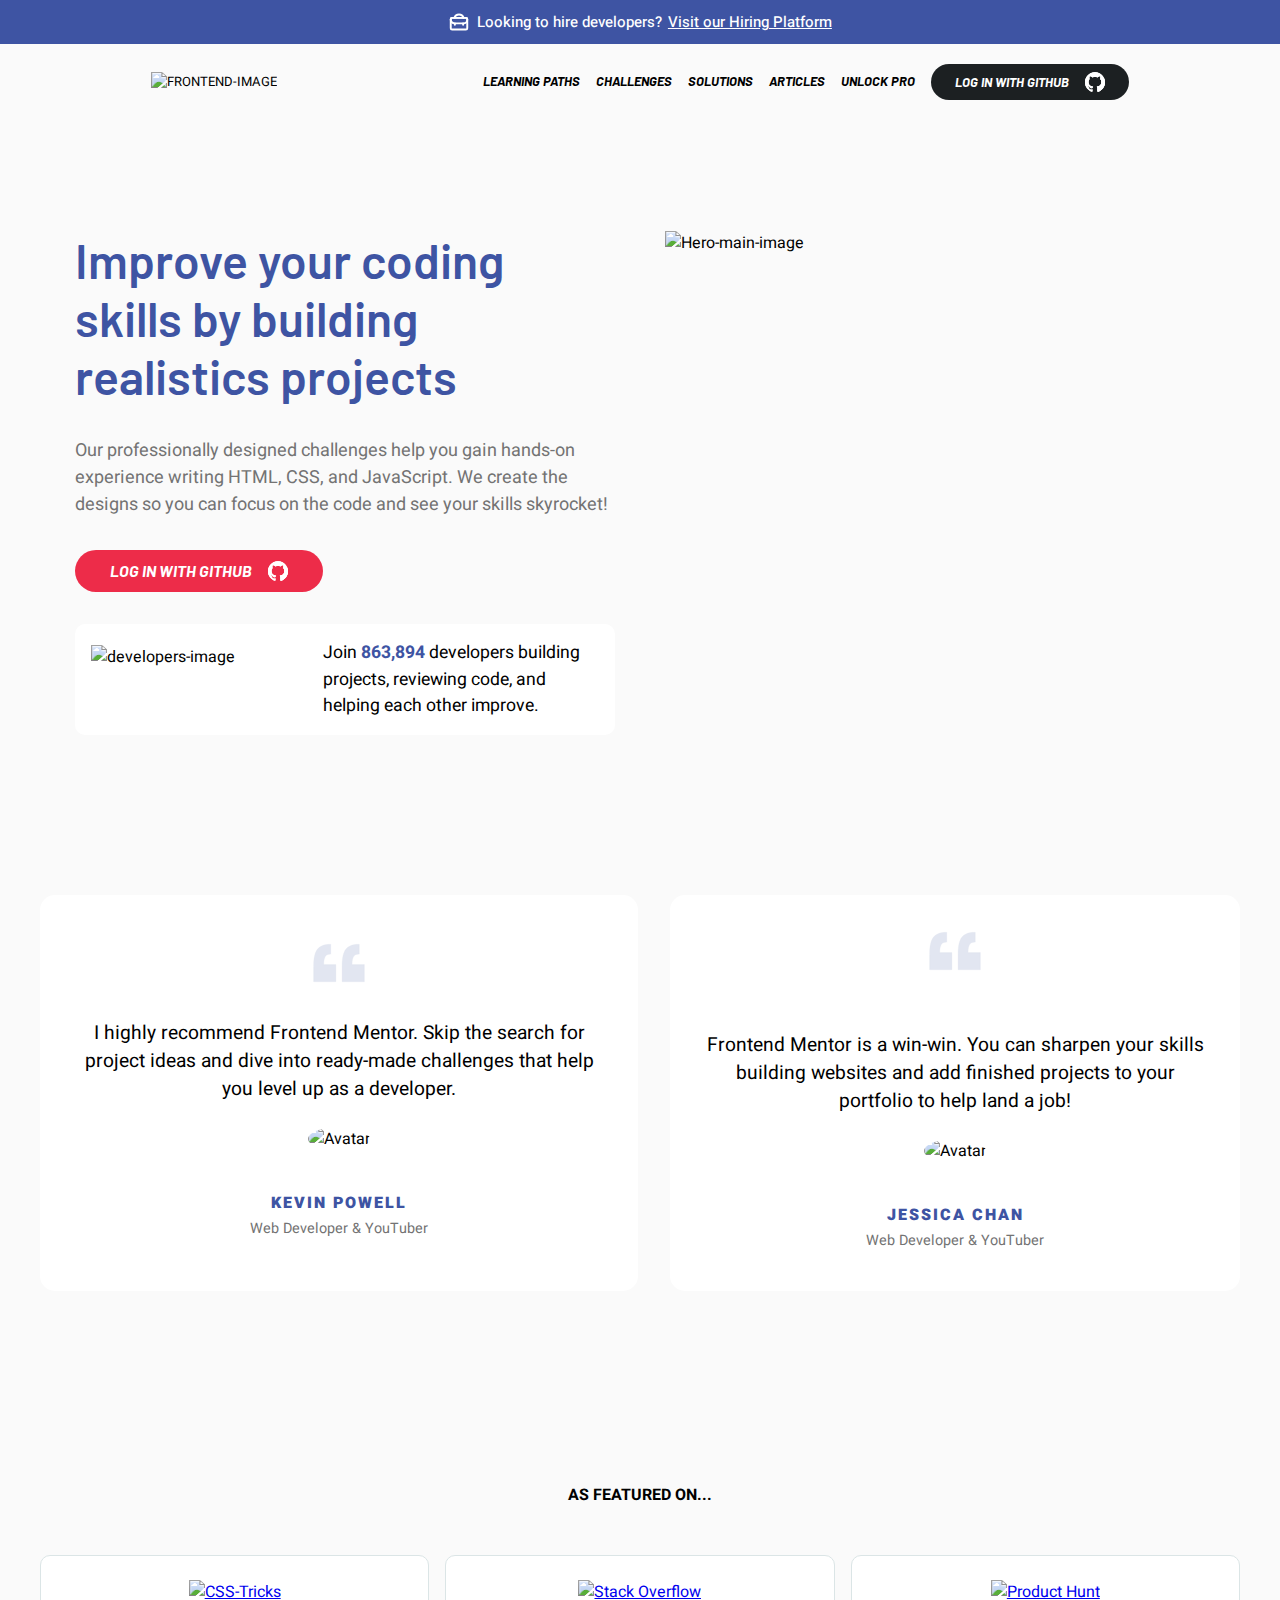
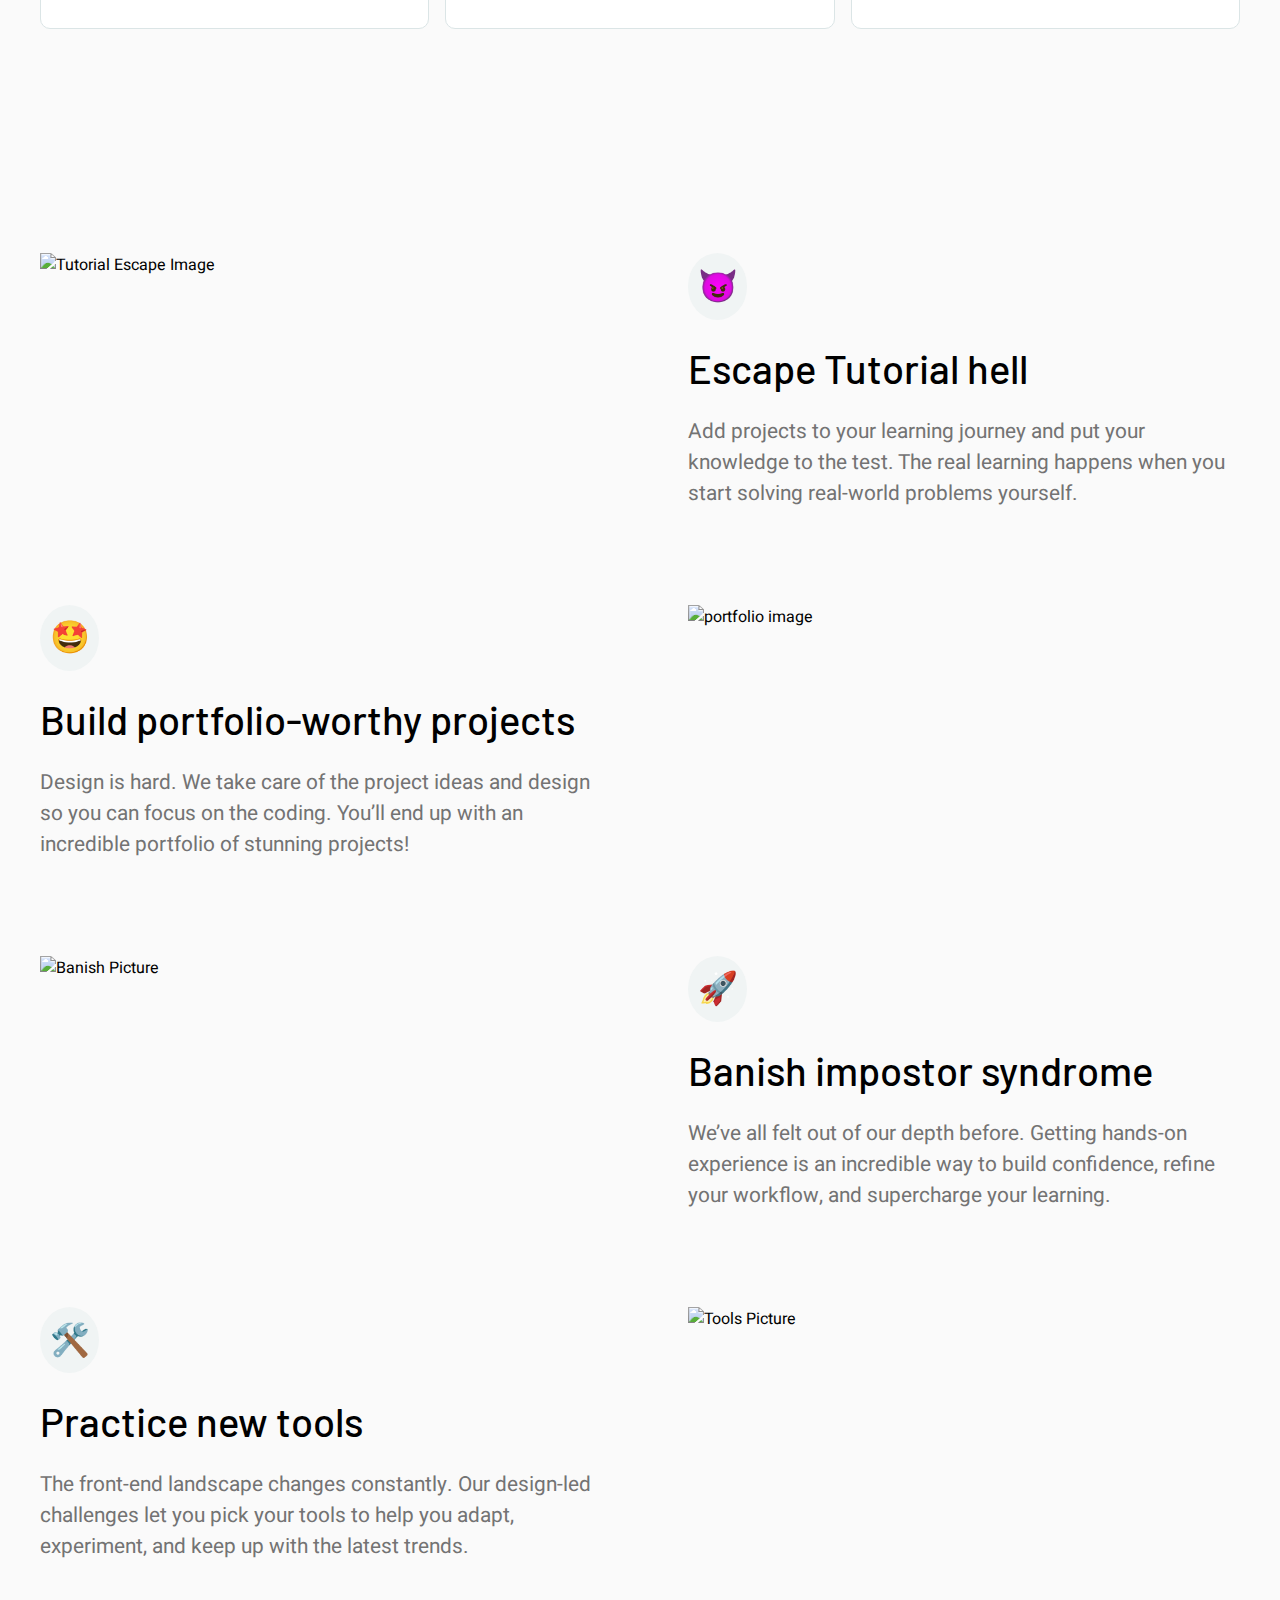
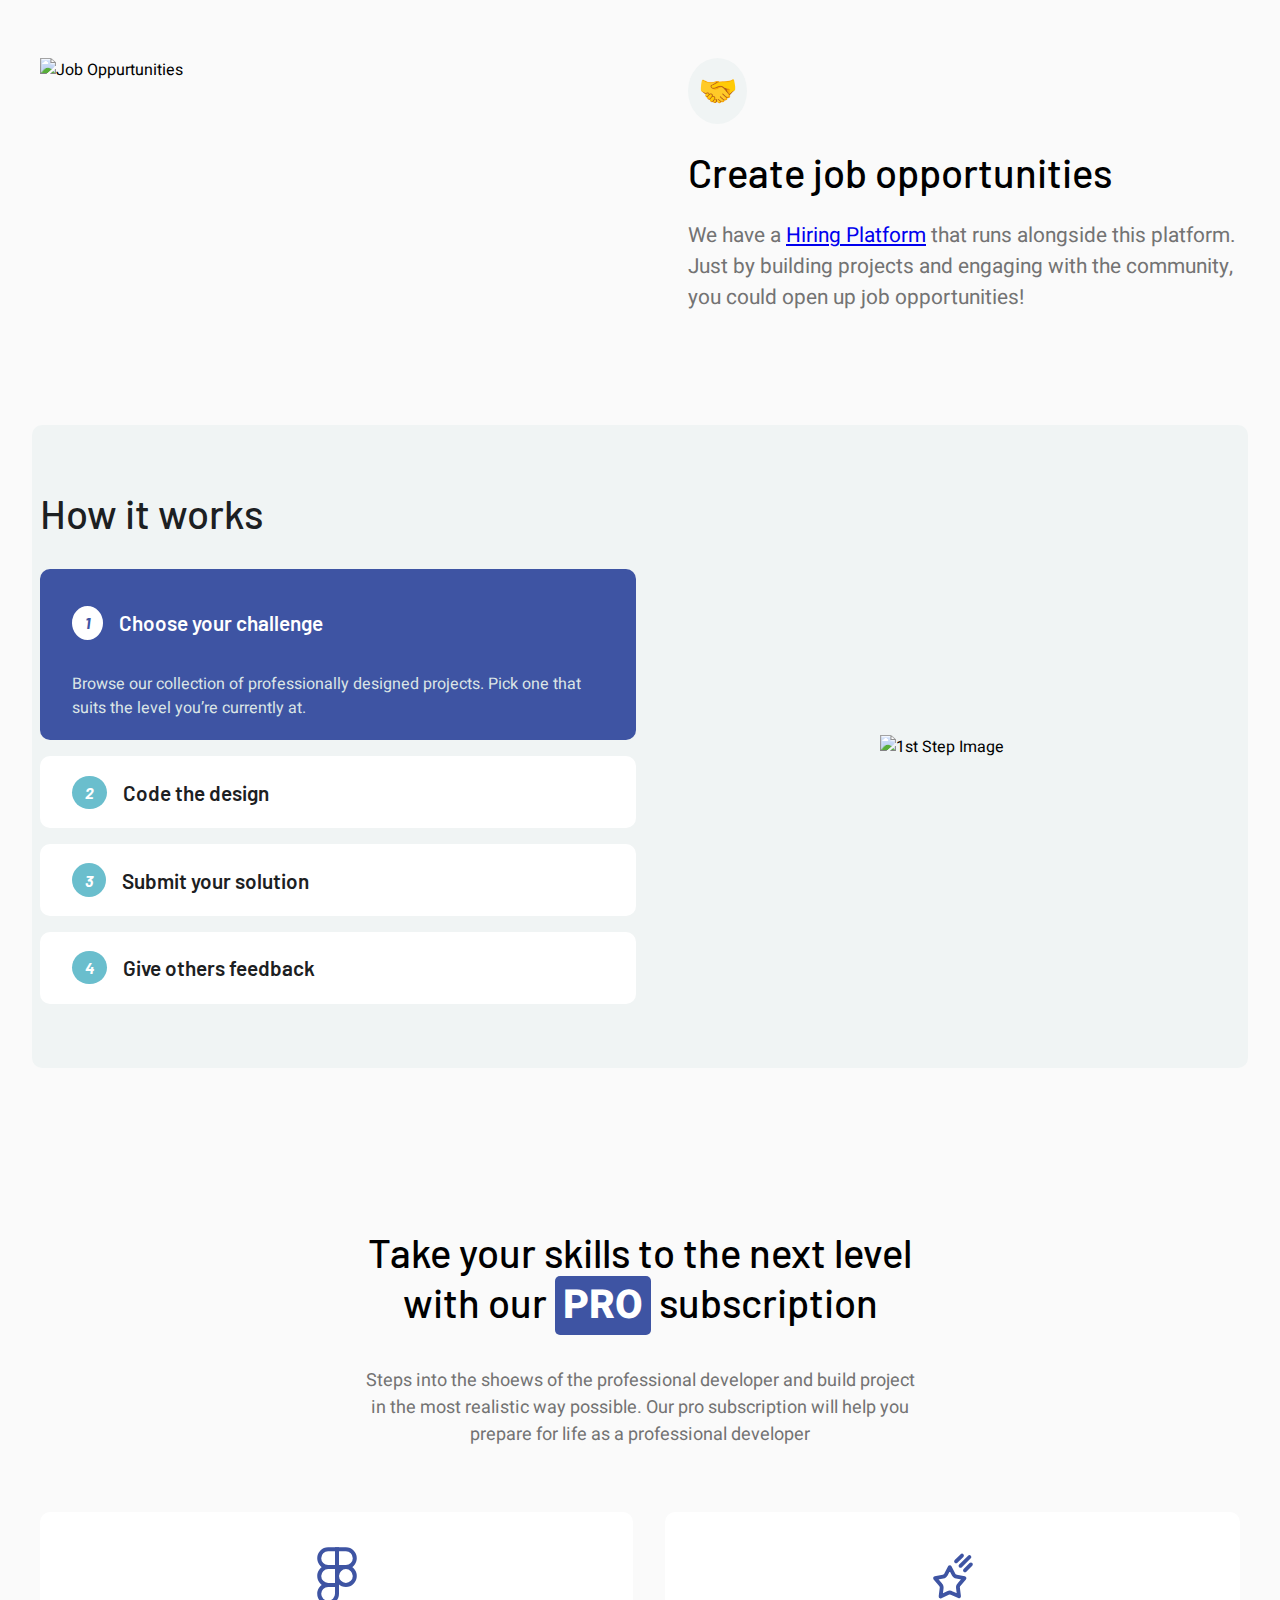
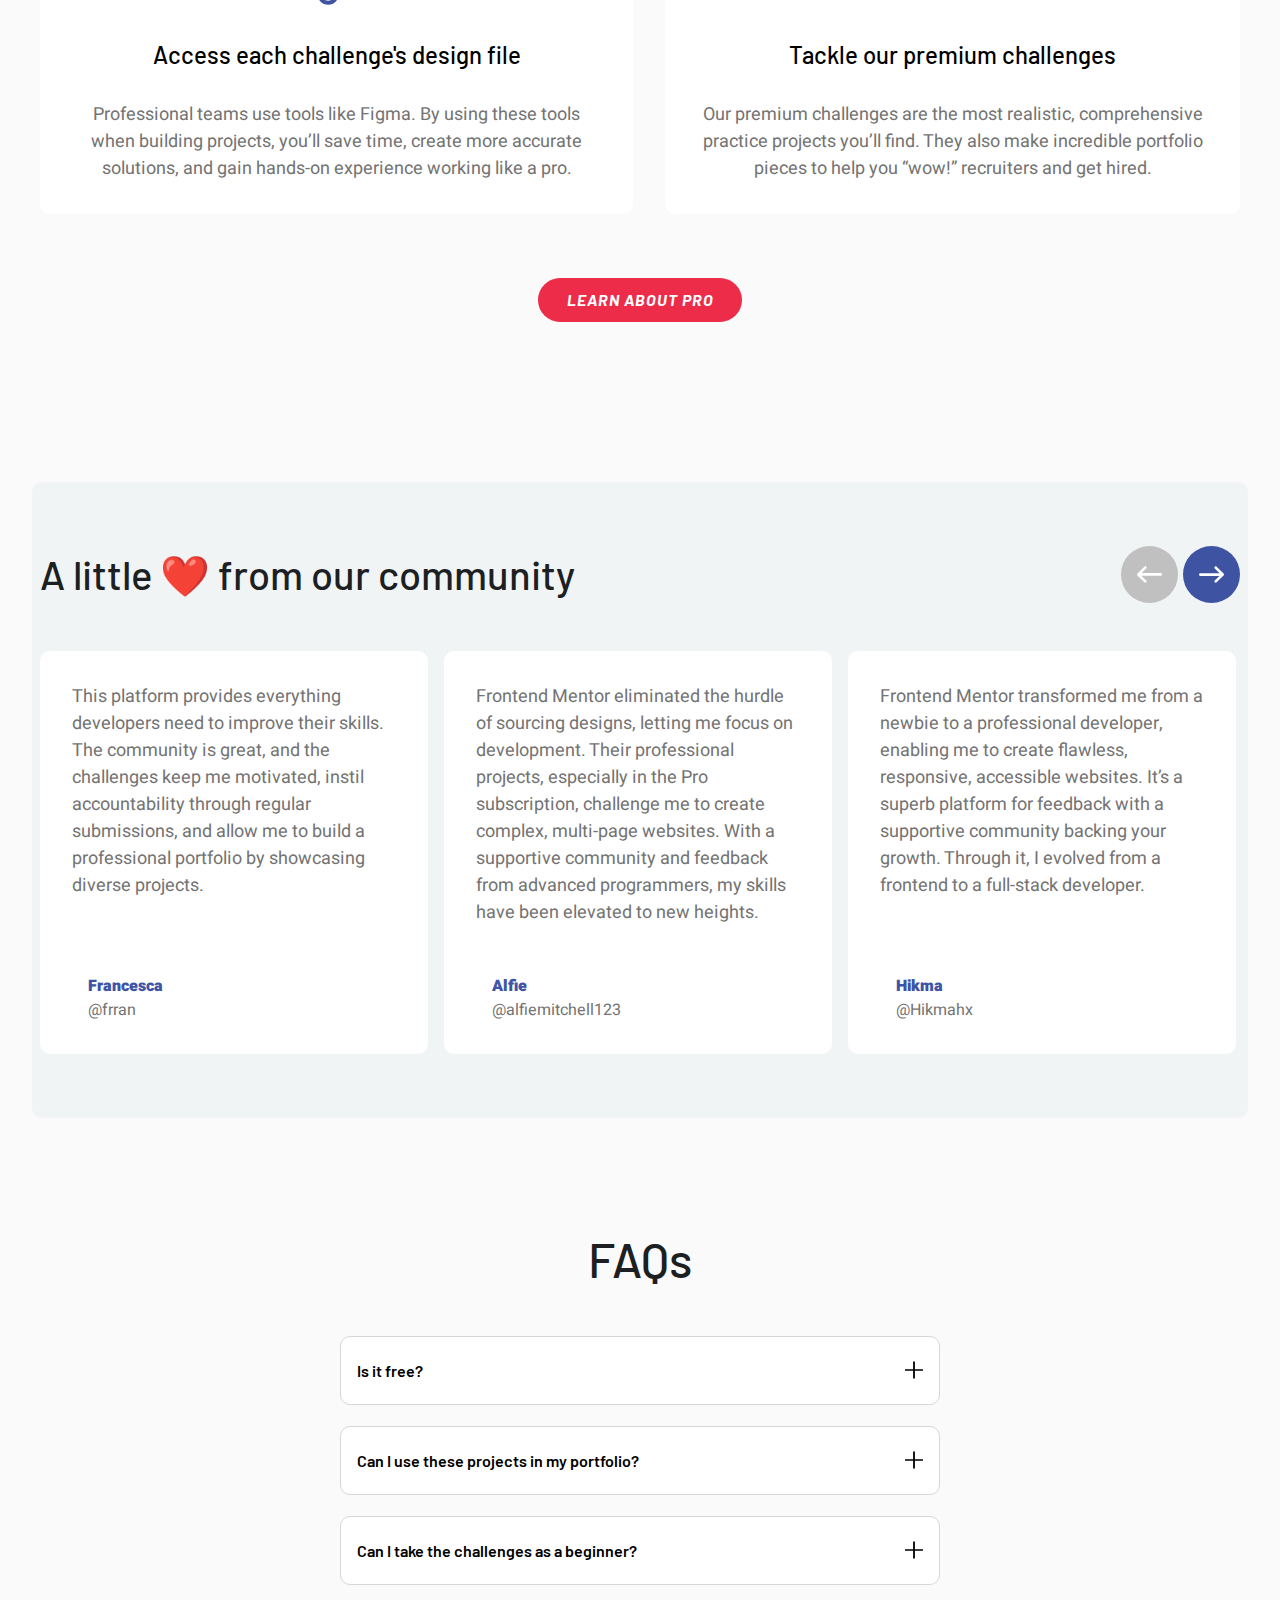
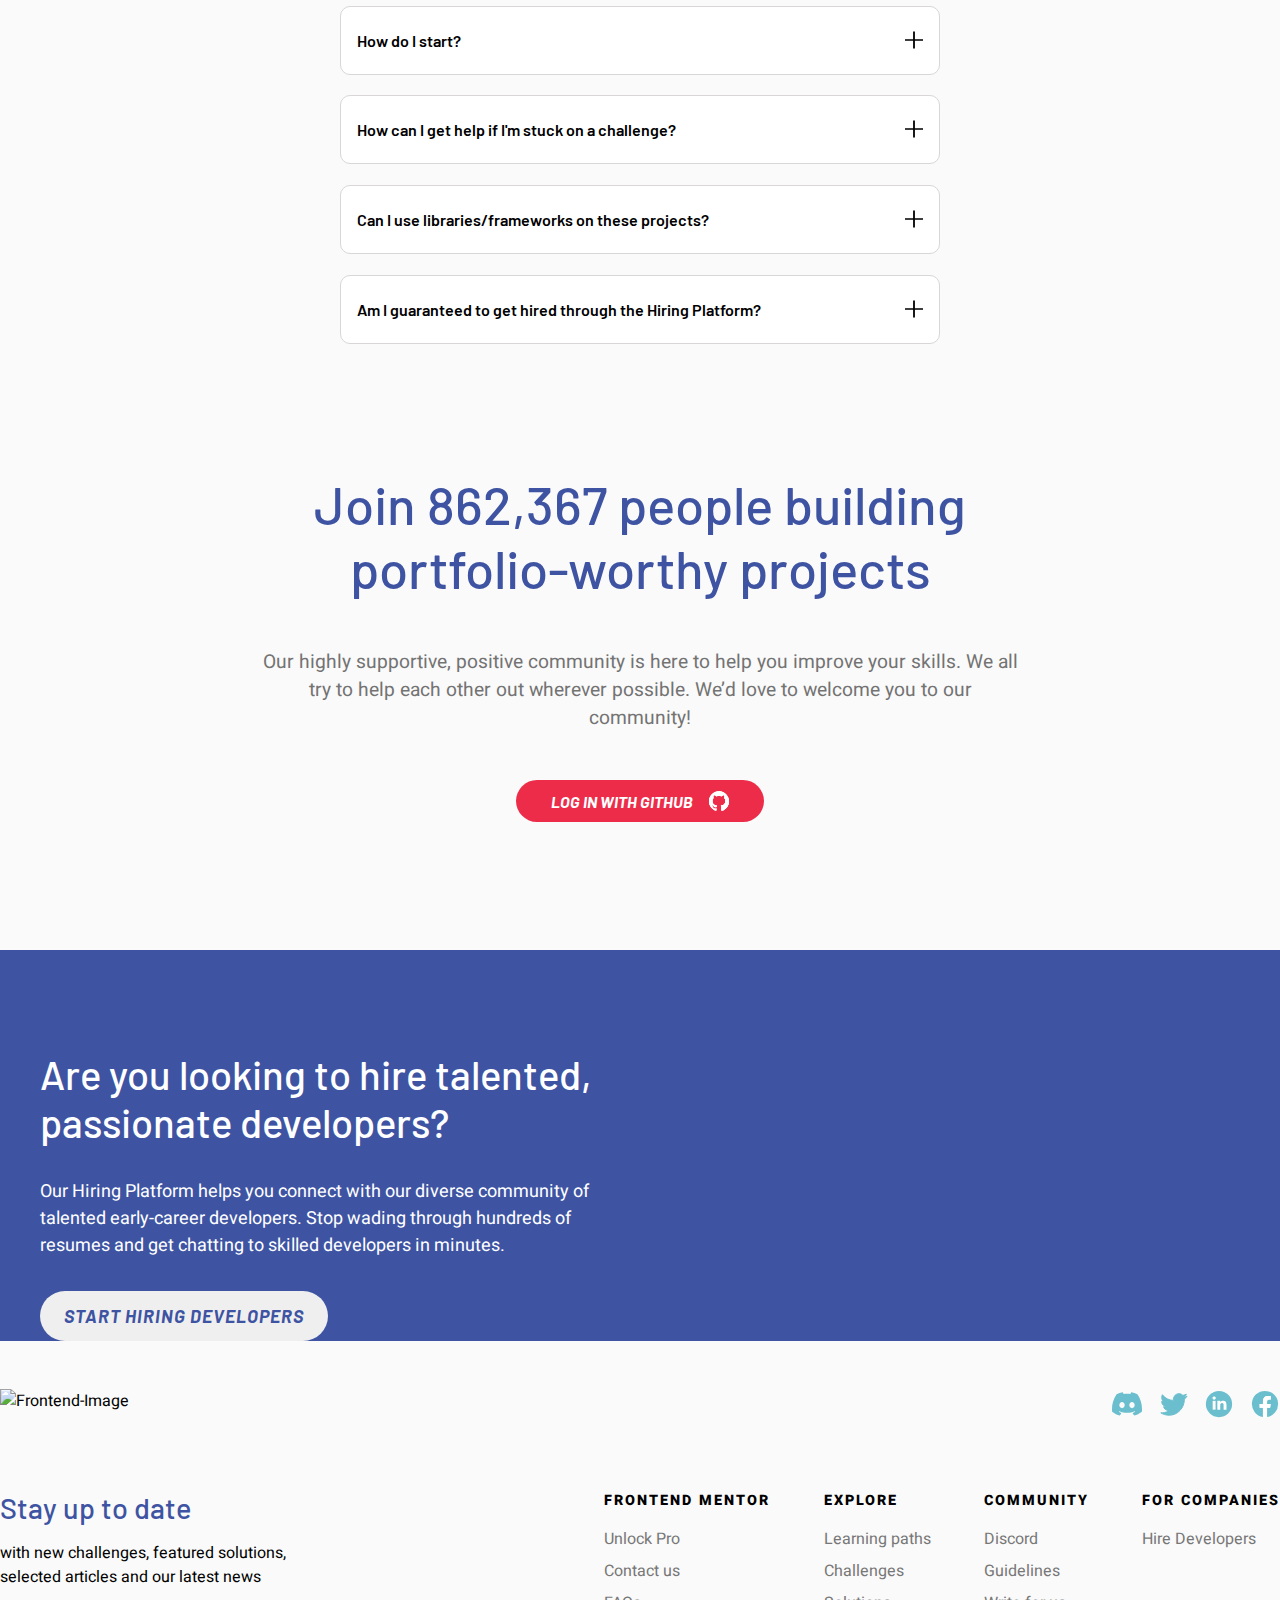
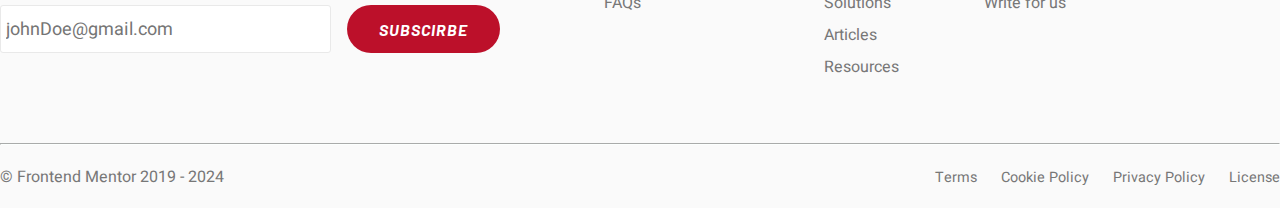
==== index.html @ 536d0177 "Message" ====
<!DOCTYPE html>
<html lang="en">
  <head>
    <meta charset="UTF-8" />
    <meta name="viewport" content="width=device-width, initial-scale=1.0" />
    <title>
      Frontend Mentor | Front-end coding challenges using a real-life workflow
    </title>
    <link
      rel="stylesheet"
      href="https://cdnjs.cloudflare.com/ajax/libs/font-awesome/6.0.0-beta3/css/all.min.css"
    />
    <link
      rel="stylesheet"
      href="https://fonts.googleapis.com/icon?family=Material+Icons"
    />
    <link
      rel="stylesheet"
      href="https://cdnjs.cloudflare.com/ajax/libs/bootstrap-icons/1.5.0/font/bootstrap-icons.min.css"
    />

    <link rel="stylesheet" href="./styles.css" />
    <link rel="stylesheet" href="owlcarousel/owl.carousel.min.css" />
    <link rel="stylesheet" href="owlcarousel/owl.theme.default.min.css" />
  </head>

  <body>
    <header>
      <svg
        version="1.1"
        id="Icons"
        xmlns="http://www.w3.org/2000/svg"
        xmlns:xlink="http://www.w3.org/1999/xlink"
        viewBox="0 0 32 32"
        xml:space="preserve"
        width="22px"
        height="22px"
        fill="#ffffff"
        stroke="#ffffff"
      >
        <g id="SVGRepo_bgCarrier" stroke-width="0"></g>
        <g
          id="SVGRepo_tracerCarrier"
          stroke-linecap="round"
          stroke-linejoin="round"
        ></g>
        <g id="SVGRepo_iconCarrier">
          <style type="text/css">
            .st0 {
              fill: none;
              stroke: #ffffff;
              stroke-width: 2.816;
              stroke-linecap: round;
              stroke-linejoin: round;
              stroke-miterlimit: 10;
            }
            .st1 {
              fill: none;
              stroke: #ffffff;
              stroke-width: 2.816;
              stroke-linecap: round;
              stroke-linejoin: round;
            }
            .st2 {
              fill: none;
              stroke: #ffffff;
              stroke-width: 2.816;
              stroke-linecap: round;
              stroke-linejoin: round;
              stroke-dasharray: 5.2066, 0;
            }
          </style>
          <path
            class="st0"
            d="M26,27H6c-1.1,0-2-0.9-2-2V12c0-1.1,0.9-2,2-2h20c1.1,0,2,0.9,2,2v13C28,26.1,27.1,27,26,27z"
          ></path>
          <path
            class="st0"
            d="M22.6,18H9.4c-3,0-5.4-2.4-5.4-5.4V12c0-1.1,0.9-2,2-2h20c1.1,0,2,0.9,2,2v0.6C28,15.6,25.6,18,22.6,18z"
          ></path>
          <line class="st0" x1="10" y1="20" x2="10" y2="18"></line>
          <line class="st0" x1="22" y1="20" x2="22" y2="18"></line>
          <path
            class="st0"
            d="M9.3,10c0.9-2.9,3.5-5,6.7-5c3.2,0,5.8,2.1,6.7,5"
          ></path>
        </g>
      </svg>
      <p>Looking to hire developers?</p>
      <a href="#Visit">Visit our Hiring Platform</a>
    </header>
    <!-- nav -->
    <nav>
      <div>
        <img
          src="https://www.frontendmentor.io/static/images/logo-desktop.svg"
          alt="Frontend-Image"
        />
      </div>
      <div>
        <div>
          <ul>
            <li><a href="#LearningPaths">Learning Paths</a></li>
            <li><a href="#Challenges">Challenges</a></li>
            <li><a href="#Solutions">Solutions</a></li>
            <li><a href="#Articles">Articles</a></li>
            <li><a href="#UnlockPro">Unlock Pro</a></li>
          </ul>
        </div>
        <div class="navButtonDiv">
          <p>LOG IN WITH GITHUB</p>
          <svg
            height="20px"
            width="20px"
            version="1.1"
            id="Layer_1"
            xmlns="http://www.w3.org/2000/svg"
            xmlns:xlink="http://www.w3.org/1999/xlink"
            viewBox="0 0 496 496"
            xml:space="preserve"
            fill="#ffffff"
          >
            <g id="SVGRepo_bgCarrier" stroke-#ffffffidth="0"></g>
            <g
              id="SVGRepo_tracerCarrier"
              stroke-linecap="round"
              stroke-linejoin="round"
            ></g>
            <g id="SVGRepo_iconCarrier">
              <path
                id="SVGCleanerId_0"
                style="fill: #ffffff"
                d="M247.992,5.163C111.048,5.163,0,116.627,0,254.163 c0,109.992,71.048,203.32,169.632,236.24c12.392,2.296,16.912-5.392,16.912-12c0-5.904-0.216-21.56-0.336-42.344 c-69,15.064-83.552-33.376-83.552-33.376c-11.264-28.768-27.52-36.408-27.52-36.408c-22.528-15.456,1.696-15.16,1.696-15.16 c24.88,1.752,37.976,25.672,37.976,25.672c22.144,38.048,58.064,27.048,72.192,20.672c2.232-16.08,8.656-27.064,15.736-33.28 c-55.056-6.296-112.944-27.64-112.944-123.04c0-27.176,9.656-49.408,25.52-66.832c-2.568-6.296-11.072-31.6,2.416-65.872 c0,0,20.832-6.688,68.2,25.52c19.784-5.52,41-8.28,62.096-8.392c21.048,0.112,42.28,2.864,62.096,8.392 c47.328-32.208,68.128-25.52,68.128-25.52c13.52,34.272,5.016,59.576,2.456,65.872c15.904,17.424,25.504,39.648,25.504,66.832 c0,95.64-57.984,116.68-113.232,122.856c8.904,7.688,16.832,22.872,16.832,46.112c0,33.296-0.296,60.128-0.296,68.296 c0,6.672,4.472,14.424,17.048,11.968C425.016,457.387,496,364.123,496,254.163C496,116.627,384.952,5.163,247.992,5.163z"
              ></path>
              <g>
                <path
                  id="SVGCleanerId_0_1_"
                  style="fill: #ffffff"
                  d="M247.992,5.163C111.048,5.163,0,116.627,0,254.163 c0,109.992,71.048,203.32,169.632,236.24c12.392,2.296,16.912-5.392,16.912-12c0-5.904-0.216-21.56-0.336-42.344 c-69,15.064-83.552-33.376-83.552-33.376c-11.264-28.768-27.52-36.408-27.52-36.408c-22.528-15.456,1.696-15.16,1.696-15.16 c24.88,1.752,37.976,25.672,37.976,25.672c22.144,38.048,58.064,27.048,72.192,20.672c2.232-16.08,8.656-27.064,15.736-33.28 c-55.056-6.296-112.944-27.64-112.944-123.04c0-27.176,9.656-49.408,25.52-66.832c-2.568-6.296-11.072-31.6,2.416-65.872 c0,0,20.832-6.688,68.2,25.52c19.784-5.52,41-8.28,62.096-8.392c21.048,0.112,42.28,2.864,62.096,8.392 c47.328-32.208,68.128-25.52,68.128-25.52c13.52,34.272,5.016,59.576,2.456,65.872c15.904,17.424,25.504,39.648,25.504,66.832 c0,95.64-57.984,116.68-113.232,122.856c8.904,7.688,16.832,22.872,16.832,46.112c0,33.296-0.296,60.128-0.296,68.296 c0,6.672,4.472,14.424,17.048,11.968C425.016,457.387,496,364.123,496,254.163C496,116.627,384.952,5.163,247.992,5.163z"
                ></path>
              </g>
              <g>
                <path
                  style="fill: #ffffff"
                  d="M378.496,109.131c13.128,33.904,4.752,58.928,2.2,65.176c15.904,17.424,25.504,39.648,25.504,66.832 c0,95.64-57.984,116.68-113.232,122.856c8.904,7.688,16.832,22.872,16.832,46.112c0,33.296-0.296,60.128-0.296,68.296 c0,6.672,4.472,14.424,17.048,11.968C425.016,457.387,496,364.123,496,254.163c0-29.56-5.152-57.896-14.568-84.2 C447.24,133.963,409.184,109.987,378.496,109.131z"
                ></path>
                <path
                  style="fill: #ffffff"
                  d="M192.976,377.323c2.784-5.616,6.184-9.984,9.76-13.144c-30.176-3.456-61.168-11.512-83.048-33.744 C136.52,358.451,163.928,371.195,192.976,377.323z"
                ></path>
              </g>
              <path
                style="fill: #ffffff"
                d="M12.912,270.947c0-137.536,111.048-249,247.992-249c76.04,0,144.056,34.392,189.536,88.488 C405.52,46.755,331.616,5.163,247.992,5.163C111.048,5.163,0,116.627,0,254.163c0,61.32,22.12,117.424,58.752,160.792 C29.944,374.291,12.912,324.643,12.912,270.947z"
              ></path>
              <path
                style="fill: #ffffff"
                d="M322.712,426.899c0-23.232-7.928-38.44-16.832-46.128c55.248-6.16,113.24-27.216,113.24-122.848 c0-27.184-9.6-49.4-25.52-66.824c2.576-6.296,11.096-31.608-2.456-65.872c0,0-2.576-0.792-7.896-0.488 c5.808,25.84-0.416,44.32-2.552,49.568c15.904,17.424,25.504,39.648,25.504,66.832c0,95.64-57.984,116.68-113.232,122.856 c8.904,7.688,16.832,22.872,16.832,46.112c0,33.296-0.296,60.128-0.296,68.296c0,5.872,3.496,12.568,12.92,12.408 C322.488,479.555,322.712,455.659,322.712,426.899z"
              ></path>
              <path
                style="fill: #ffffff"
                d="M117.464,423.995c5.208,10.72,22.712,36.4,68.888,30.992c-0.064-5.648-0.112-11.976-0.144-18.928 C150.584,443.835,129.552,434.667,117.464,423.995z"
              ></path>
              <path
                style="fill: #ffffff"
                d="M126.368,391.387c-1.592-2.4-4.576-6.472-8.904-10.544 C120.272,385.011,123.256,388.507,126.368,391.387z"
              ></path>
            </g>
          </svg>
        </div>
      </div>
    </nav>
    <!-- her0 -->
    <div class="hero">
      <div class="leftDiv">
        <div style="display: flex; flex-direction: column; gap: 2rem">
          <h1>Improve your coding skills by building realistics projects</h1>
          <p style="color: #737373; font-size: large">
            Our professionally designed challenges help you gain hands-on
            experience writing HTML, CSS, and JavaScript. We create the designs
            so you can focus on the code and see your skills skyrocket!
          </p>
        </div>
        <div class="flexRow1" id="githubButton">
          <button>
            LOG IN WITH GITHUB
            <svg
              height="20px"
              width="20px"
              version="1.1"
              id="Layer_1"
              xmlns="http://www.w3.org/2000/svg"
              xmlns:xlink="http://www.w3.org/1999/xlink"
              viewBox="0 0 496 496"
              xml:space="preserve"
              fill="#ffffff"
            >
              <g id="SVGRepo_bgCarrier" stroke-#ffffffidth="0"></g>
              <g
                id="SVGRepo_tracerCarrier"
                stroke-linecap="round"
                stroke-linejoin="round"
              ></g>
              <g id="SVGRepo_iconCarrier">
                <path
                  id="SVGCleanerId_0"
                  style="fill: #ffffff"
                  d="M247.992,5.163C111.048,5.163,0,116.627,0,254.163 c0,109.992,71.048,203.32,169.632,236.24c12.392,2.296,16.912-5.392,16.912-12c0-5.904-0.216-21.56-0.336-42.344 c-69,15.064-83.552-33.376-83.552-33.376c-11.264-28.768-27.52-36.408-27.52-36.408c-22.528-15.456,1.696-15.16,1.696-15.16 c24.88,1.752,37.976,25.672,37.976,25.672c22.144,38.048,58.064,27.048,72.192,20.672c2.232-16.08,8.656-27.064,15.736-33.28 c-55.056-6.296-112.944-27.64-112.944-123.04c0-27.176,9.656-49.408,25.52-66.832c-2.568-6.296-11.072-31.6,2.416-65.872 c0,0,20.832-6.688,68.2,25.52c19.784-5.52,41-8.28,62.096-8.392c21.048,0.112,42.28,2.864,62.096,8.392 c47.328-32.208,68.128-25.52,68.128-25.52c13.52,34.272,5.016,59.576,2.456,65.872c15.904,17.424,25.504,39.648,25.504,66.832 c0,95.64-57.984,116.68-113.232,122.856c8.904,7.688,16.832,22.872,16.832,46.112c0,33.296-0.296,60.128-0.296,68.296 c0,6.672,4.472,14.424,17.048,11.968C425.016,457.387,496,364.123,496,254.163C496,116.627,384.952,5.163,247.992,5.163z"
                ></path>
                <g>
                  <path
                    id="SVGCleanerId_0_1_"
                    style="fill: #ffffff"
                    d="M247.992,5.163C111.048,5.163,0,116.627,0,254.163 c0,109.992,71.048,203.32,169.632,236.24c12.392,2.296,16.912-5.392,16.912-12c0-5.904-0.216-21.56-0.336-42.344 c-69,15.064-83.552-33.376-83.552-33.376c-11.264-28.768-27.52-36.408-27.52-36.408c-22.528-15.456,1.696-15.16,1.696-15.16 c24.88,1.752,37.976,25.672,37.976,25.672c22.144,38.048,58.064,27.048,72.192,20.672c2.232-16.08,8.656-27.064,15.736-33.28 c-55.056-6.296-112.944-27.64-112.944-123.04c0-27.176,9.656-49.408,25.52-66.832c-2.568-6.296-11.072-31.6,2.416-65.872 c0,0,20.832-6.688,68.2,25.52c19.784-5.52,41-8.28,62.096-8.392c21.048,0.112,42.28,2.864,62.096,8.392 c47.328-32.208,68.128-25.52,68.128-25.52c13.52,34.272,5.016,59.576,2.456,65.872c15.904,17.424,25.504,39.648,25.504,66.832 c0,95.64-57.984,116.68-113.232,122.856c8.904,7.688,16.832,22.872,16.832,46.112c0,33.296-0.296,60.128-0.296,68.296 c0,6.672,4.472,14.424,17.048,11.968C425.016,457.387,496,364.123,496,254.163C496,116.627,384.952,5.163,247.992,5.163z"
                  ></path>
                </g>
                <g>
                  <path
                    style="fill: #ffffff"
                    d="M378.496,109.131c13.128,33.904,4.752,58.928,2.2,65.176c15.904,17.424,25.504,39.648,25.504,66.832 c0,95.64-57.984,116.68-113.232,122.856c8.904,7.688,16.832,22.872,16.832,46.112c0,33.296-0.296,60.128-0.296,68.296 c0,6.672,4.472,14.424,17.048,11.968C425.016,457.387,496,364.123,496,254.163c0-29.56-5.152-57.896-14.568-84.2 C447.24,133.963,409.184,109.987,378.496,109.131z"
                  ></path>
                  <path
                    style="fill: #ffffff"
                    d="M192.976,377.323c2.784-5.616,6.184-9.984,9.76-13.144c-30.176-3.456-61.168-11.512-83.048-33.744 C136.52,358.451,163.928,371.195,192.976,377.323z"
                  ></path>
                </g>
                <path
                  style="fill: #ffffff"
                  d="M12.912,270.947c0-137.536,111.048-249,247.992-249c76.04,0,144.056,34.392,189.536,88.488 C405.52,46.755,331.616,5.163,247.992,5.163C111.048,5.163,0,116.627,0,254.163c0,61.32,22.12,117.424,58.752,160.792 C29.944,374.291,12.912,324.643,12.912,270.947z"
                ></path>
                <path
                  style="fill: #ffffff"
                  d="M322.712,426.899c0-23.232-7.928-38.44-16.832-46.128c55.248-6.16,113.24-27.216,113.24-122.848 c0-27.184-9.6-49.4-25.52-66.824c2.576-6.296,11.096-31.608-2.456-65.872c0,0-2.576-0.792-7.896-0.488 c5.808,25.84-0.416,44.32-2.552,49.568c15.904,17.424,25.504,39.648,25.504,66.832c0,95.64-57.984,116.68-113.232,122.856 c8.904,7.688,16.832,22.872,16.832,46.112c0,33.296-0.296,60.128-0.296,68.296c0,5.872,3.496,12.568,12.92,12.408 C322.488,479.555,322.712,455.659,322.712,426.899z"
                ></path>
                <path
                  style="fill: #ffffff"
                  d="M117.464,423.995c5.208,10.72,22.712,36.4,68.888,30.992c-0.064-5.648-0.112-11.976-0.144-18.928 C150.584,443.835,129.552,434.667,117.464,423.995z"
                ></path>
                <path
                  style="fill: #ffffff"
                  d="M126.368,391.387c-1.592-2.4-4.576-6.472-8.904-10.544 C120.272,385.011,123.256,388.507,126.368,391.387z"
                ></path>
              </g>
            </svg>
          </button>
        </div>
        <div class="flexRow2">
          <img
            width="200px"
            height="70px"
            src="https://www.frontendmentor.io/_next/image?url=%2Fstatic%2Fimages%2Fhome-community-avatars.webp&w=750&q=75"
            alt="developers-image"
          />
          <p>
            Join
            <span
              style="
                background-color: transparent;
                color: rgb(62, 84, 163);
                font-family: Heebo, sans-serif;
                font-weight: 700;
                line-height: 1.5;
                margin: 0px;
              "
              >863,894</span
            >
            developers building projects, reviewing code, and helping each other
            improve.
          </p>
        </div>
      </div>
      <div class="rightDiv">
        <img
          style="max-width: 110%; height: auto"
          src="https://www.frontendmentor.io/_next/image?url=%2Fstatic%2Fimages%2Fhome-hero.webp&w=3840&q=75"
          alt="Hero-main-image"
        />
      </div>
    </div>
    <main>
      <!-- reviews -->
      <div class="reviews">
        <div>
          <svg
            fill="#E2E6F1"
            height="64px"
            width="64px"
            version="1.1"
            id="Capa_1"
            xmlns="http://www.w3.org/2000/svg"
            xmlns:xlink="http://www.w3.org/1999/xlink"
            viewBox="-25.74 -25.74 249.48 249.48"
            xml:space="preserve"
            transform="rotate(180)"
            stroke="#E2E6F1"
          >
            <g id="SVGRepo_bgCarrier" stroke-width="0"></g>
            <g
              id="SVGRepo_tracerCarrier"
              stroke-linecap="round"
              stroke-linejoin="round"
              stroke="#CCCCCC"
              stroke-width="0.396"
            ></g>
            <g id="SVGRepo_iconCarrier">
              <g>
                <path
                  d="M0,92.905h48.024c-0.821,35-10.748,38.973-23.216,40.107L20,133.608v38.486l5.542-0.297 c16.281-0.916,34.281-3.851,46.29-18.676C82.359,140.125,87,118.893,87,86.3V25.905H0V92.905z"
                ></path>
                <path
                  d="M111,25.905v67h47.383c-0.821,35-10.427,38.973-22.895,40.107L131,133.608v38.486l5.222-0.297 c16.281-0.916,34.442-3.851,46.451-18.676C193.199,140.125,198,118.893,198,86.3V25.905H111z"
                ></path>
              </g>
            </g>
          </svg>
          <p>
            I highly recommend Frontend Mentor. Skip the search for project
            ideas and dive into ready-made challenges that help you level up as
            a developer.
          </p>
          <img
            src="https://www.frontendmentor.io/static/images/home-avatar-kevin.webp"
            alt="Avatar"
          />
          <div id="reviewInnerInnerDiv">
            <h4 class="reviewHeadingStyle">KEVIN POWELL</h4>
            <p class="reviewParagraphStyle">Web Developer & YouTuber</p>
          </div>
        </div>

        <div>
          <svg
            fill="#E2E6F1"
            height="64px"
            width="64px"
            version="1.1"
            id="Capa_1"
            xmlns="http://www.w3.org/2000/svg"
            xmlns:xlink="http://www.w3.org/1999/xlink"
            viewBox="-25.74 -25.74 249.48 249.48"
            xml:space="preserve"
            transform="rotate(180)"
            stroke="#E2E6F1"
          >
            <g id="SVGRepo_bgCarrier" stroke-width="0"></g>
            <g
              id="SVGRepo_tracerCarrier"
              stroke-linecap="round"
              stroke-linejoin="round"
              stroke="#CCCCCC"
              stroke-width="0.396"
            ></g>
            <g id="SVGRepo_iconCarrier">
              <g>
                <path
                  d="M0,92.905h48.024c-0.821,35-10.748,38.973-23.216,40.107L20,133.608v38.486l5.542-0.297 c16.281-0.916,34.281-3.851,46.29-18.676C82.359,140.125,87,118.893,87,86.3V25.905H0V92.905z"
                ></path>
                <path
                  d="M111,25.905v67h47.383c-0.821,35-10.427,38.973-22.895,40.107L131,133.608v38.486l5.222-0.297 c16.281-0.916,34.442-3.851,46.451-18.676C193.199,140.125,198,118.893,198,86.3V25.905H111z"
                ></path>
              </g>
            </g>
          </svg>
          <p></p>

          <p>
            Frontend Mentor is a win-win. You can sharpen your skills building
            websites and add finished projects to your portfolio to help land a
            job!
          </p>
          <img
            src="https://www.frontendmentor.io/static/images/home-avatar-jessica.webp"
            alt="Avatar"
          />
          <div id="reviewInnerInnerDiv">
            <h4 class="reviewHeadingStyle">JESSICA CHAN</h4>
            <p class="reviewParagraphStyle">Web Developer & YouTuber</p>
          </div>
        </div>
      </div>

      <!-- Sponsers    -->

      <div class="sponsors">
        <h4>AS FEATURED ON...</h4>
        <div class="sponsersInnerDiv">
          <div class="imageDiv">
            <a href="#Frontend Challenges"
              ><img
                src="https://www.frontendmentor.io/static/images/logo-css-tricks.svg"
                alt="CSS-Tricks"
            /></a>
          </div>

          <div class="imageDiv2">
            <a href="#StackOverflow"
              ><img
                src="https://www.frontendmentor.io/static/images/logo-stack-overflow.svg"
                alt="Stack Overflow"
            /></a>
          </div>

          <div class="imageDiv3">
            <a href="#Frontend Challenges"
              ><img
                src="https://www.frontendmentor.io/static/images/logo-product-hunt.svg"
                alt="Product Hunt"
            /></a>
          </div>
        </div>
      </div>

      <!-- Features Grid -->
      <div class="features">
        <div class="item1">
          <img
            src="https://www.frontendmentor.io/static/images/home-benefit-1.webp"
            alt="Tutorial Escape Image"
          />
        </div>
        <div class="item2 textFlex">
          <div class="emojiDiv">
            <p class="emoji">😈</p>
          </div>
          <h3>Escape Tutorial hell</h3>
          <p>
            Add projects to your learning journey and put your knowledge to the
            test. The real learning happens when you start solving real-world
            problems yourself.
          </p>
        </div>
        <div class="item4">
          <img
            src="https://www.frontendmentor.io/static/images/home-benefit-2.webp"
            alt="portfolio image"
          />
        </div>
        <div class="item3 textFlex">
          <div class="emojiDiv">
            <p class="emoji">🤩</p>
          </div>
          <h3>Build portfolio-worthy projects</h3>
          <p>
            Design is hard. We take care of the project ideas and design so you
            can focus on the coding. You’ll end up with an incredible portfolio
            of stunning projects!
          </p>
        </div>
        <div class="item5">
          <img
            src="https://www.frontendmentor.io/static/images/home-benefit-3.webp"
            alt="Banish Picture"
          />
        </div>
        <div class="item6 textFlex">
          <div class="emojiDiv">
            <p class="emoji">🚀</p>
          </div>
          <h3>Banish impostor syndrome</h3>
          <p>
            We’ve all felt out of our depth before. Getting hands-on experience
            is an incredible way to build confidence, refine your workflow, and
            supercharge your learning.
          </p>
        </div>
        <div class="item8">
          <img
            src="https://www.frontendmentor.io/static/images/home-benefit-4.webp"
            alt="Tools Picture"
          />
        </div>
        <div class="item7 textFlex">
          <div class="emojiDiv">
            <p class="emoji">🛠️</p>
          </div>
          <h3>Practice new tools</h3>
          <p>
            The front-end landscape changes constantly. Our design-led
            challenges let you pick your tools to help you adapt, experiment,
            and keep up with the latest trends.
          </p>
        </div>
        <div class="item9">
          <img
            src="https://www.frontendmentor.io/static/images/home-benefit-5.webp"
            alt="Job Oppurtunities"
          />
        </div>
        <div class="item10 textFlex">
          <div class="emojiDiv">
            <p class="emoji">🤝</p>
          </div>
          <h3>Create job opportunities</h3>
          <p>
            We have a
            <span><a href="#hiringPlatform">Hiring Platform</a></span> that runs
            alongside this platform. Just by building projects and engaging with
            the community, you could open up job opportunities!
          </p>
        </div>
      </div>
      <!-- Working -->
      <div class="working">
        <!-- left div below -->
        <div class="workingMainDiv">
          <div class="workingLeftDiv">
            <h4>How it works</h4>
            <div style="display: flex; flex-direction: column; gap: 1rem">
              <details class="custom-details" open>
                <summary class="summaryDiv">
                  <p>1</p>
                  <h6>Choose your challenge</h6>
                </summary>
                <div>
                  <p>
                    Browse our collection of professionally designed projects.
                    Pick one that suits the level you’re currently at.
                  </p>
                </div>
              </details>

              <details class="custom-details">
                <summary>
                  <p>2</p>
                  <h6>Code the design</h6>
                </summary>
                <div>
                  <p>
                    Each project comes with all files included. This means you
                    can focus on coding the project using the design as a
                    reference.
                  </p>
                </div>
              </details>

              <details class="custom-details">
                <summary>
                  <p>3</p>
                  <h6>Submit your solution</h6>
                </summary>
                <div>
                  <p>
                    Get feedback from the community about your code and see how
                    close you got to the design.
                  </p>
                </div>
              </details>

              <details class="custom-details">
                <summary>
                  <p>4</p>
                  <h6>Give others feedback</h6>
                </summary>
                <div>
                  <p>
                    Reviewing other people’s code is a vital part of being a
                    developer. Practice giving code reviews and help others
                    improve.
                  </p>
                </div>
              </details>
            </div>
          </div>

          <!-- right div -->
          <div class="workingRightDiv">
            <img
              class="step-image"
              src="https://www.frontendmentor.io/_next/image?url=%2Fstatic%2Fimages%2Fhome-how-it-works-1.webp&w=1200&q=75"
              alt="1st Step Image"
            />
            <img
              class="step-image"
              src="https://www.frontendmentor.io/_next/image?url=%2Fstatic%2Fimages%2Fhome-how-it-works-2.webp&w=1200&q=75"
              alt="2nd image 2"
            />
            <img
              class="step-image"
              src="https://www.frontendmentor.io/_next/image?url=%2Fstatic%2Fimages%2Fhome-how-it-works-3.webp&w=1200&q=75"
              alt="3rd image"
            />
            <img
              class="step-image"
              src="https://www.frontendmentor.io/_next/image?url=%2Fstatic%2Fimages%2Fhome-how-it-works-4.webp&w=1200&q=75"
              alt="4th image"
            />
          </div>
        </div>
      </div>
      <!-- Pro Subscription -->
      <div class="pro">
        <div class="proUpperDiv">
          <h2>
            Take your skills to the next level with our
            <span
              style="
                font-weight: 800;
                background-color: #3e54a3;
                color: white;
                padding: 0 0.5rem;
                border-radius: 5px;
              "
            >
              PRO</span
            >
            subscription
          </h2>
          <p>
            Steps into the shoews of the professional developer and build
            project in the most realistic way possible. Our pro subscription
            will help you prepare for life as a professional developer
          </p>
        </div>
        <div class="proMiddleDiv">
          <div class="flexColoumn">
            <svg
              width="64px"
              height="64px"
              viewBox="0 0 24 24"
              fill="none"
              xmlns="http://www.w3.org/2000/svg"
            >
              <g id="SVGRepo_bgCarrier" stroke-width="0"></g>
              <g
                id="SVGRepo_tracerCarrier"
                stroke-linecap="round"
                stroke-linejoin="round"
              ></g>
              <g id="SVGRepo_iconCarrier">
                <path
                  d="M12.0002 2H8.66683C6.82588 2 5.3335 3.49238 5.3335 5.33333C5.3335 7.17428 6.82588 8.66667 8.66683 8.66667H12.0002V2Z"
                  stroke="#3E54A3"
                  stroke-width="1.5"
                ></path>
                <path
                  d="M12.0002 8.6665H8.66683C6.82588 8.6665 5.3335 10.1589 5.3335 11.9998C5.3335 13.8408 6.82588 15.3332 8.66683 15.3332H12.0002V8.6665Z"
                  stroke="#3E54A3"
                  stroke-width="1.5"
                ></path>
                <path
                  d="M18.6667 11.9998C18.6667 13.8408 17.1743 15.3332 15.3333 15.3332C13.4924 15.3332 12 13.8408 12 11.9998C12 10.1589 13.4924 8.6665 15.3333 8.6665C17.1743 8.6665 18.6667 10.1589 18.6667 11.9998Z"
                  stroke="#3E54A3"
                  stroke-width="1.5"
                ></path>
                <path
                  d="M8.66683 15.3335H12.0002V18.6668C12.0002 20.5078 10.5078 22.0002 8.66683 22.0002C6.82588 22.0002 5.3335 20.5078 5.3335 18.6668C5.3335 16.8259 6.82588 15.3335 8.66683 15.3335Z"
                  stroke="#3E54A3"
                  stroke-width="1.5"
                ></path>
                <path
                  d="M12 2H15.3333C17.1743 2 18.6667 3.49238 18.6667 5.33333C18.6667 7.17428 17.1743 8.66667 15.3333 8.66667H12V2Z"
                  stroke="#3E54A3"
                  stroke-width="1.5"
                ></path>
              </g>
            </svg>
            <h3>Access each challenge's design file</h3>
            <p>
              Professional teams use tools like Figma. By using these tools when
              building projects, you’ll save time, create more accurate
              solutions, and gain hands-on experience working like a pro.
            </p>
          </div>
          <div class="flexColoumn">
            <svg
              width="64px"
              height="64px"
              viewBox="0 -0.5 25 25"
              fill="none"
              xmlns="http://www.w3.org/2000/svg"
            >
              <g id="SVGRepo_bgCarrier" stroke-width="0"></g>
              <g
                id="SVGRepo_tracerCarrier"
                stroke-linecap="round"
                stroke-linejoin="round"
              ></g>
              <g id="SVGRepo_iconCarrier">
                <path
                  fill-rule="evenodd"
                  clip-rule="evenodd"
                  d="M12.757 11.435L11.241 8.56299L9.724 11.435C9.61667 11.645 9.4615 11.8269 9.271 11.966C9.07934 12.1058 8.85787 12.1992 8.624 12.239L5.5 12.849L7.681 15.449C7.82812 15.6095 7.93897 15.7998 8.006 16.007C8.07249 16.2137 8.09331 16.4324 8.067 16.648L7.652 20L10.529 18.614C10.7513 18.5078 10.9946 18.4528 11.241 18.453C11.4723 18.4528 11.7004 18.508 11.906 18.614L14.848 19.914L14.432 16.6C14.4057 16.3844 14.4265 16.1657 14.493 15.959C14.56 15.7518 14.6709 15.5615 14.818 15.401L16.981 12.845L13.857 12.235C13.6231 12.1952 13.4017 12.1018 13.21 11.962C13.02 11.824 12.8649 11.6436 12.757 11.435Z"
                  stroke="#3E54A3"
                  stroke-width="1.5"
                  stroke-linecap="round"
                  stroke-linejoin="round"
                ></path>
                <path
                  d="M19.4493 5.10932C19.7428 4.81698 19.7437 4.3421 19.4513 4.04866C19.159 3.75522 18.6841 3.75433 18.3907 4.04668L19.4493 5.10932ZM14.9117 7.51268C14.6182 7.80502 14.6173 8.2799 14.9097 8.57334C15.202 8.86678 15.6769 8.86767 15.9703 8.57532L14.9117 7.51268ZM20.0292 7.99747C20.3227 7.70521 20.3237 7.23034 20.0315 6.93682C19.7392 6.64329 19.2644 6.64227 18.9708 6.93453L20.0292 7.99747ZM16.6508 9.24453C16.3573 9.53679 16.3563 10.0117 16.6485 10.3052C16.9408 10.5987 17.4157 10.5997 17.7092 10.3075L16.6508 9.24453ZM16.5502 4.53147C16.8437 4.23921 16.8447 3.76434 16.5525 3.47082C16.2602 3.17729 15.7854 3.17627 15.4918 3.46853L16.5502 4.53147ZM13.1708 5.77953C12.8773 6.07179 12.8763 6.54666 13.1685 6.84018C13.4608 7.13371 13.9357 7.13473 14.2292 6.84247L13.1708 5.77953ZM18.3907 4.04668L14.9117 7.51268L15.9703 8.57532L19.4493 5.10932L18.3907 4.04668ZM18.9708 6.93453L16.6508 9.24453L17.7092 10.3075L20.0292 7.99747L18.9708 6.93453ZM15.4918 3.46853L13.1708 5.77953L14.2292 6.84247L16.5502 4.53147L15.4918 3.46853Z"
                  fill="#3E54A3"
                ></path>
              </g>
            </svg>
            <h3>Tackle our premium challenges</h3>
            <p>
              Our premium challenges are the most realistic, comprehensive
              practice projects you’ll find. They also make incredible portfolio
              pieces to help you “wow!” recruiters and get hired.
            </p>
          </div>
        </div>
        <div class="proLowerDiv"><button>LEARN ABOUT PRO</button></div>
      </div>
      <!-- community -->
      <div class="community">
        <div class="communityMainDiv">
          <div class="communityTopDiv">
            <h2>A little ❤️ from our community</h2>
            <div style="display: flex; gap: 0.3rem">
              <button class="prevBtn">
                <svg
                  width="25px"
                  height="25px"
                  viewBox="0 -6.5 38 38"
                  version="1.1"
                  xmlns="http://www.w3.org/2000/svg"
                  xmlns:xlink="http://www.w3.org/1999/xlink"
                  fill="#ffffff"
                  stroke="#ffffff"
                >
                  <g id="SVGRepo_bgCarrier" stroke-width="0"></g>
                  <g
                    id="SVGRepo_tracerCarrier"
                    stroke-linecap="round"
                    stroke-linejoin="round"
                  ></g>
                  <g id="SVGRepo_iconCarrier">
                    <title>left-arrow</title>
                    <desc>Created with Sketch.</desc>
                    <g
                      id="icons"
                      stroke="none"
                      stroke-width="1"
                      fill="none"
                      fill-rule="evenodd"
                    >
                      <g
                        id="ui-gambling-website-lined-icnos-casinoshunter"
                        transform="translate(-1641.000000, -158.000000)"
                        fill="#ffffff"
                        fill-rule="nonzero"
                      >
                        <g
                          id="1"
                          transform="translate(1350.000000, 120.000000)"
                        >
                          <path
                            d="M317.812138,38.5802109 L328.325224,49.0042713 L328.41312,49.0858421 C328.764883,49.4346574 328.96954,49.8946897 329,50.4382227 L328.998248,50.6209428 C328.97273,51.0514917 328.80819,51.4628128 328.48394,51.8313977 L328.36126,51.9580208 L317.812138,62.4197891 C317.031988,63.1934036 315.770571,63.1934036 314.990421,62.4197891 C314.205605,61.6415481 314.205605,60.3762573 314.990358,59.5980789 L322.274264,52.3739093 L292.99947,52.3746291 C291.897068,52.3746291 291,51.4850764 291,50.3835318 C291,49.2819872 291.897068,48.3924345 292.999445,48.3924345 L322.039203,48.3917152 L314.990421,41.4019837 C314.205605,40.6237427 314.205605,39.3584519 314.990421,38.5802109 C315.770571,37.8065964 317.031988,37.8065964 317.812138,38.5802109 Z"
                            id="left-arrow"
                            transform="translate(310.000000, 50.500000) scale(-1, 1) translate(-310.000000, -50.500000) "
                          ></path>
                        </g>
                      </g>
                    </g>
                  </g>
                </svg>
              </button>
              <button class="nextBtn" onclick="scrollRight()">
                <svg
                  width="25px"
                  height="25px"
                  viewBox="0 -6.5 38 38"
                  version="1.1"
                  xmlns="http://www.w3.org/2000/svg"
                  xmlns:xlink="http://www.w3.org/1999/xlink"
                  fill="#ffffff"
                  stroke="#ffffff"
                  transform="rotate(180)"
                >
                  <g id="SVGRepo_bgCarrier" stroke-width="0"></g>
                  <g
                    id="SVGRepo_tracerCarrier"
                    stroke-linecap="round"
                    stroke-linejoin="round"
                  ></g>
                  <g id="SVGRepo_iconCarrier">
                    <title>left-arrow</title>
                    <desc>Created with Sketch.</desc>
                    <g
                      id="icons"
                      stroke="none"
                      stroke-width="1"
                      fill="none"
                      fill-rule="evenodd"
                    >
                      <g
                        id="ui-gambling-website-lined-icnos-casinoshunter"
                        transform="translate(-1641.000000, -158.000000)"
                        fill="#ffffff"
                        fill-rule="nonzero"
                      >
                        <g
                          id="1"
                          transform="translate(1350.000000, 120.000000)"
                        >
                          <path
                            d="M317.812138,38.5802109 L328.325224,49.0042713 L328.41312,49.0858421 C328.764883,49.4346574 328.96954,49.8946897 329,50.4382227 L328.998248,50.6209428 C328.97273,51.0514917 328.80819,51.4628128 328.48394,51.8313977 L328.36126,51.9580208 L317.812138,62.4197891 C317.031988,63.1934036 315.770571,63.1934036 314.990421,62.4197891 C314.205605,61.6415481 314.205605,60.3762573 314.990358,59.5980789 L322.274264,52.3739093 L292.99947,52.3746291 C291.897068,52.3746291 291,51.4850764 291,50.3835318 C291,49.2819872 291.897068,48.3924345 292.999445,48.3924345 L322.039203,48.3917152 L314.990421,41.4019837 C314.205605,40.6237427 314.205605,39.3584519 314.990421,38.5802109 C315.770571,37.8065964 317.031988,37.8065964 317.812138,38.5802109 Z"
                            id="left-arrow"
                            transform="translate(310.000000, 50.500000) scale(-1, 1) translate(-310.000000, -50.500000) "
                          ></path>
                        </g>
                      </g>
                    </g>
                  </g>
                </svg>
              </button>
            </div>
          </div>
          <div class="owl-carousel communityBottomDiv">
            <div class="card" data-number="1">
              <p>
                This platform provides everything developers need to improve
                their skills. The community is great, and the challenges keep me
                motivated, instil accountability through regular submissions,
                and allow me to build a professional portfolio by showcasing
                diverse projects.
              </p>
              <div class="pfp">
                <img
                  src="https://www.frontendmentor.io/static/images/home-avatar-francesca.webp"
                  alt=""
                />
                <div>
                  <h6>Francesca</h6>
                  <p>@frran</p>
                </div>
              </div>
            </div>
            <div class="card" data-number="2">
              <p>
                Frontend Mentor eliminated the hurdle of sourcing designs,
                letting me focus on development. Their professional projects,
                especially in the Pro subscription, challenge me to create
                complex, multi-page websites. With a supportive community and
                feedback from advanced programmers, my skills have been elevated
                to new heights.
              </p>
              <div class="pfp">
                <img
                  src="https://www.frontendmentor.io/static/images/home-avatar-alfie.webp"
                  alt=""
                />
                <div>
                  <h6>Alfie</h6>
                  <p>@alfiemitchell123</p>
                </div>
              </div>
            </div>
            <div class="card" data-number="3">
              <p>
                Frontend Mentor transformed me from a newbie to a professional
                developer, enabling me to create flawless, responsive,
                accessible websites. It’s a superb platform for feedback with a
                supportive community backing your growth. Through it, I evolved
                from a frontend to a full-stack developer.
              </p>
              <div class="pfp">
                <img
                  src="https://www.frontendmentor.io/static/images/home-avatar-hikmah.webp"
                  alt=""
                />
                <div>
                  <h6>Hikma</h6>
                  <p>@Hikmahx</p>
                </div>
              </div>
            </div>
            <div class="card" data-number="4">
              <p>
                Frontend Mentor has helped tremendously. Working on the newbie
                challenges really helped me get better at building layouts.
                Also, it increased my JavaScript skills. Working with APIs, DOM
                manipulation, and so on greatly increased my knowledge. Would
                totally recommend it.
              </p>
              <div class="pfp">
                <img
                  src="https://www.frontendmentor.io/static/images/home-avatar-nuel.webp"
                  alt=""
                />
                <div>
                  <h6>Nuel</h6>
                  <p>@ijklmopffs</p>
                </div>
              </div>
            </div>
            <div class="card" data-number="5">
              <p>
                After completing a software bootcamp, Frontend Mentor let me
                build real-world projects, strengthening my developer skills. I
                wouldn’t be where I am today without it.
              </p>
              <div class="pfp">
                <img
                  src="https://www.frontendmentor.io/static/images/home-avatar-michelle.webp"
                  alt=""
                />
                <div>
                  <h6>Michelle</h6>
                  <p>@maberizk</p>
                </div>
              </div>
            </div>
            <div class="card" data-number="6">
              <p>
                As a backend developer, I sought to improve my frontend skills.
                Frontend Mentor provided beautifully designed challenges,
                allowing me to progress from simple components to advanced
                responsive web pages. Enough can’t be said about the community
                members. Their feedback has been invaluable in my journey to
                becoming a better developer.
              </p>
              <div class="pfp">
                <img
                  src="https://www.frontendmentor.io/static/images/home-avatar-arturo.webp"
                  alt=""
                />
                <div>
                  <h6>Arturo</h6>
                  <p>@artimys</p>
                </div>
              </div>
            </div>
            <div class="card" data-number="7">
              <p>
                Frontend Mentor offers invaluable real-world web development
                challenges, sharpening my HTML, CSS, and JavaScript skills. The
                structured feedback, solutions, and vibrant community have
                significantly impacted my learning and growth. It’s both a
                skill-building platform and a community hub for web developers.
              </p>
              <div class="pfp">
                <img
                  src="https://www.frontendmentor.io/static/images/home-avatar-shashikant.webp"
                  alt=""
                />
                <div>
                  <h6>Shashikant</h6>
                  <p>@shashikantdev3</p>
                </div>
              </div>
            </div>
            <div class="card" data-number="8">
              <p>
                I began my frontend journey with Frontend Mentor’s newbie
                challenges and progressed to more complex projects. Some of the
                complex ones are now even in my portfolio! The supportive
                community and the dedication of the Frontend Mentor team are
                unmatched. I highly recommend it for newcomers and those keen on
                improving their skills.
              </p>
              <div class="pfp">
                <img
                  src="https://www.frontendmentor.io/static/images/home-avatar-marit.webp"
                  alt=""
                />
                <div>
                  <h6>Marit</h6>
                  <p>@Maritxx</p>
                </div>
              </div>
            </div>
          </div>
        </div>
      </div>
      <!-- FAQS -->
      <div class="faqs">
        <h2>FAQs</h2>
        <div class="detailDiv">
          <details>
            <summary>
              <div class="flex">
                <h6>Is it free?</h6>
                <svg
                  class="closed-icon"
                  width="18px"
                  height="18px"
                  viewBox="0 -0.5 21 21"
                  version="1.1"
                  xmlns="http://www.w3.org/2000/svg"
                  xmlns:xlink="http://www.w3.org/1999/xlink"
                  fill="#000000"
                >
                  <g id="SVGRepo_bgCarrier" stroke-width="0"></g>
                  <g
                    id="SVGRepo_tracerCarrier"
                    stroke-linecap="round"
                    stroke-linejoin="round"
                  ></g>
                  <g id="SVGRepo_iconCarrier">
                    <title>plus [#1512]</title>
                    <desc>Created with Sketch.</desc>
                    <defs></defs>
                    <g
                      id="Page-1"
                      stroke="none"
                      stroke-width="1"
                      fill="none"
                      fill-rule="evenodd"
                    >
                      <g
                        id="Dribbble-Light-Preview"
                        transform="translate(-379.000000, -240.000000)"
                        fill="#000000"
                      >
                        <g
                          id="icons"
                          transform="translate(56.000000, 160.000000)"
                        >
                          <polygon
                            id="plus-[#1512]"
                            points="344 89 344 91 334.55 91 334.55 100 332.45 100 332.45 91 323 91 323 89 332.45 89 332.45 80 334.55 80 334.55 89"
                          ></polygon>
                        </g>
                      </g>
                    </g>
                  </g>
                </svg>
                <svg
                  class="open-icon"
                  width="18px"
                  height="18px"
                  viewBox="0 0 24 24"
                  fill="none"
                  xmlns="http://www.w3.org/2000/svg"
                >
                  <g id="SVGRepo_bgCarrier" stroke-width="0"></g>
                  <g
                    id="SVGRepo_tracerCarrier"
                    stroke-linecap="round"
                    stroke-linejoin="round"
                  ></g>
                  <g id="SVGRepo_iconCarrier">
                    <path
                      fill-rule="evenodd"
                      clip-rule="evenodd"
                      d="M6.00001 11.25L18 11.25L18 12.75L6.00001 12.75L6.00001 11.25Z"
                      fill="#000000"
                    ></path>
                  </g>
                </svg>
              </div>
            </summary>
            <div>
              <hr />
              <p>
                The majority of our challenges are free, yes. We do have some
                that are premium and require a
                <a href="#Pro">Pro subscription</a> to access. It will say on
                each challenge whether they are free or premium, so it's easy to
                tell the difference.
              </p>
            </div>
          </details>

          <details>
            <summary>
              <div class="flex">
                <h6>Can I use these projects in my portfolio?</h6>
                <svg
                  class="closed-icon"
                  width="18px"
                  height="18px"
                  viewBox="0 -0.5 21 21"
                  version="1.1"
                  xmlns="http://www.w3.org/2000/svg"
                  xmlns:xlink="http://www.w3.org/1999/xlink"
                  fill="#000000"
                >
                  <g id="SVGRepo_bgCarrier" stroke-width="0"></g>
                  <g
                    id="SVGRepo_tracerCarrier"
                    stroke-linecap="round"
                    stroke-linejoin="round"
                  ></g>
                  <g id="SVGRepo_iconCarrier">
                    <title>plus [#1512]</title>
                    <desc>Created with Sketch.</desc>
                    <defs></defs>
                    <g
                      id="Page-1"
                      stroke="none"
                      stroke-width="1"
                      fill="none"
                      fill-rule="evenodd"
                    >
                      <g
                        id="Dribbble-Light-Preview"
                        transform="translate(-379.000000, -240.000000)"
                        fill="#000000"
                      >
                        <g
                          id="icons"
                          transform="translate(56.000000, 160.000000)"
                        >
                          <polygon
                            id="plus-[#1512]"
                            points="344 89 344 91 334.55 91 334.55 100 332.45 100 332.45 91 323 91 323 89 332.45 89 332.45 80 334.55 80 334.55 89"
                          ></polygon>
                        </g>
                      </g>
                    </g>
                  </g>
                </svg>
                <svg
                  class="open-icon"
                  width="18px"
                  height="18px"
                  viewBox="0 0 24 24"
                  fill="none"
                  xmlns="http://www.w3.org/2000/svg"
                >
                  <g id="SVGRepo_bgCarrier" stroke-width="0"></g>
                  <g
                    id="SVGRepo_tracerCarrier"
                    stroke-linecap="round"
                    stroke-linejoin="round"
                  ></g>
                  <g id="SVGRepo_iconCarrier">
                    <path
                      fill-rule="evenodd"
                      clip-rule="evenodd"
                      d="M6.00001 11.25L18 11.25L18 12.75L6.00001 12.75L6.00001 11.25Z"
                      fill="#000000"
                    ></path>
                  </g>
                </svg>
              </div>
            </summary>
            <div>
              <hr />
              <p>
                Definitely! Please do feel free to use whatever you build in
                your portfolio. Helping developers add professional-looking
                projects to their portfolio was one of the reasons we created
                this platform!
              </p>
            </div>
          </details>

          <details>
            <summary>
              <div class="flex">
                <h6>Can I take the challenges as a beginner?</h6>
                <svg
                  class="closed-icon"
                  width="18px"
                  height="18px"
                  viewBox="0 -0.5 21 21"
                  version="1.1"
                  xmlns="http://www.w3.org/2000/svg"
                  xmlns:xlink="http://www.w3.org/1999/xlink"
                  fill="#000000"
                >
                  <g id="SVGRepo_bgCarrier" stroke-width="0"></g>
                  <g
                    id="SVGRepo_tracerCarrier"
                    stroke-linecap="round"
                    stroke-linejoin="round"
                  ></g>
                  <g id="SVGRepo_iconCarrier">
                    <title>plus [#1512]</title>
                    <desc>Created with Sketch.</desc>
                    <defs></defs>
                    <g
                      id="Page-1"
                      stroke="none"
                      stroke-width="1"
                      fill="none"
                      fill-rule="evenodd"
                    >
                      <g
                        id="Dribbble-Light-Preview"
                        transform="translate(-379.000000, -240.000000)"
                        fill="#000000"
                      >
                        <g
                          id="icons"
                          transform="translate(56.000000, 160.000000)"
                        >
                          <polygon
                            id="plus-[#1512]"
                            points="344 89 344 91 334.55 91 334.55 100 332.45 100 332.45 91 323 91 323 89 332.45 89 332.45 80 334.55 80 334.55 89"
                          ></polygon>
                        </g>
                      </g>
                    </g>
                  </g>
                </svg>
                <svg
                  class="open-icon"
                  width="18px"
                  height="18px"
                  viewBox="0 0 24 24"
                  fill="none"
                  xmlns="http://www.w3.org/2000/svg"
                >
                  <g id="SVGRepo_bgCarrier" stroke-width="0"></g>
                  <g
                    id="SVGRepo_tracerCarrier"
                    stroke-linecap="round"
                    stroke-linejoin="round"
                  ></g>
                  <g id="SVGRepo_iconCarrier">
                    <path
                      fill-rule="evenodd"
                      clip-rule="evenodd"
                      d="M6.00001 11.25L18 11.25L18 12.75L6.00001 12.75L6.00001 11.25Z"
                      fill="#000000"
                    ></path>
                  </g>
                </svg>
              </div>
            </summary>
            <div>
              <hr />
              <p>
                For sure! Our challenges have five different levels of
                difficulty. We'd recommend starting with the newbie ones. You
                might also want to start with the HTML & CSS only challenges
                first. As you build up your skills and confidence, you can take
                on more complex projects.
              </p>
            </div>
          </details>

          <details>
            <summary>
              <div class="flex">
                <h6>How do I start?</h6>
                <svg
                  class="closed-icon"
                  width="18px"
                  height="18px"
                  viewBox="0 -0.5 21 21"
                  version="1.1"
                  xmlns="http://www.w3.org/2000/svg"
                  xmlns:xlink="http://www.w3.org/1999/xlink"
                  fill="#000000"
                >
                  <g id="SVGRepo_bgCarrier" stroke-width="0"></g>
                  <g
                    id="SVGRepo_tracerCarrier"
                    stroke-linecap="round"
                    stroke-linejoin="round"
                  ></g>
                  <g id="SVGRepo_iconCarrier">
                    <title>plus [#1512]</title>
                    <desc>Created with Sketch.</desc>
                    <defs></defs>
                    <g
                      id="Page-1"
                      stroke="none"
                      stroke-width="1"
                      fill="none"
                      fill-rule="evenodd"
                    >
                      <g
                        id="Dribbble-Light-Preview"
                        transform="translate(-379.000000, -240.000000)"
                        fill="#000000"
                      >
                        <g
                          id="icons"
                          transform="translate(56.000000, 160.000000)"
                        >
                          <polygon
                            id="plus-[#1512]"
                            points="344 89 344 91 334.55 91 334.55 100 332.45 100 332.45 91 323 91 323 89 332.45 89 332.45 80 334.55 80 334.55 89"
                          ></polygon>
                        </g>
                      </g>
                    </g>
                  </g>
                </svg>
                <svg
                  class="open-icon"
                  width="18px"
                  height="18px"
                  viewBox="0 0 24 24"
                  fill="none"
                  xmlns="http://www.w3.org/2000/svg"
                >
                  <g id="SVGRepo_bgCarrier" stroke-width="0"></g>
                  <g
                    id="SVGRepo_tracerCarrier"
                    stroke-linecap="round"
                    stroke-linejoin="round"
                  ></g>
                  <g id="SVGRepo_iconCarrier">
                    <path
                      fill-rule="evenodd"
                      clip-rule="evenodd"
                      d="M6.00001 11.25L18 11.25L18 12.75L6.00001 12.75L6.00001 11.25Z"
                      fill="#000000"
                    ></path>
                  </g>
                </svg>
              </div>
            </summary>
            <div>
              <hr />
              <p>
                You can
                <a href="#Challenges"> see all of our challenges here</a>. To
                start a challenge, click the "Start Challenge" button on the
                challenge page. This will take you to the Challenge Hub, where
                you can download the starter files, including a README file
                which will help you get set up. We'd recommend starting with one
                of our newbie level challenges. You can then work your way up
                from there.
              </p>
            </div>
          </details>

          <details>
            <summary>
              <div class="flex">
                <h6>How can I get help if I'm stuck on a challenge?</h6>
                <svg
                  class="closed-icon"
                  width="18px"
                  height="18px"
                  viewBox="0 -0.5 21 21"
                  version="1.1"
                  xmlns="http://www.w3.org/2000/svg"
                  xmlns:xlink="http://www.w3.org/1999/xlink"
                  fill="#000000"
                >
                  <g id="SVGRepo_bgCarrier" stroke-width="0"></g>
                  <g
                    id="SVGRepo_tracerCarrier"
                    stroke-linecap="round"
                    stroke-linejoin="round"
                  ></g>
                  <g id="SVGRepo_iconCarrier">
                    <title>plus [#1512]</title>
                    <desc>Created with Sketch.</desc>
                    <defs></defs>
                    <g
                      id="Page-1"
                      stroke="none"
                      stroke-width="1"
                      fill="none"
                      fill-rule="evenodd"
                    >
                      <g
                        id="Dribbble-Light-Preview"
                        transform="translate(-379.000000, -240.000000)"
                        fill="#000000"
                      >
                        <g
                          id="icons"
                          transform="translate(56.000000, 160.000000)"
                        >
                          <polygon
                            id="plus-[#1512]"
                            points="344 89 344 91 334.55 91 334.55 100 332.45 100 332.45 91 323 91 323 89 332.45 89 332.45 80 334.55 80 334.55 89"
                          ></polygon>
                        </g>
                      </g>
                    </g>
                  </g>
                </svg>
                <svg
                  class="open-icon"
                  width="18px"
                  height="18px"
                  viewBox="0 0 24 24"
                  fill="none"
                  xmlns="http://www.w3.org/2000/svg"
                >
                  <g id="SVGRepo_bgCarrier" stroke-width="0"></g>
                  <g
                    id="SVGRepo_tracerCarrier"
                    stroke-linecap="round"
                    stroke-linejoin="round"
                  ></g>
                  <g id="SVGRepo_iconCarrier">
                    <path
                      fill-rule="evenodd"
                      clip-rule="evenodd"
                      d="M6.00001 11.25L18 11.25L18 12.75L6.00001 12.75L6.00001 11.25Z"
                      fill="#000000"
                    ></path>
                  </g>
                </svg>
              </div>
            </summary>
            <div>
              <hr />
              <p>
                The best (and quickest) way to get help on a challenge is in our
                Discord server. There are thousands of other developers in
                there, so it's a great place to ask questions. We even have a
                dedicated "help" channel! If you haven't joined yet, you can
                <a href="#Discord">get an invite to our Discord server here</a>.
              </p>
            </div>
          </details>

          <details>
            <summary>
              <div class="flex">
                <h6>Can I use libraries/frameworks on these projects?</h6>
                <svg
                  class="closed-icon"
                  width="18px"
                  height="18px"
                  viewBox="0 -0.5 21 21"
                  version="1.1"
                  xmlns="http://www.w3.org/2000/svg"
                  xmlns:xlink="http://www.w3.org/1999/xlink"
                  fill="#000000"
                >
                  <g id="SVGRepo_bgCarrier" stroke-width="0"></g>
                  <g
                    id="SVGRepo_tracerCarrier"
                    stroke-linecap="round"
                    stroke-linejoin="round"
                  ></g>
                  <g id="SVGRepo_iconCarrier">
                    <title>plus [#1512]</title>
                    <desc>Created with Sketch.</desc>
                    <defs></defs>
                    <g
                      id="Page-1"
                      stroke="none"
                      stroke-width="1"
                      fill="none"
                      fill-rule="evenodd"
                    >
                      <g
                        id="Dribbble-Light-Preview"
                        transform="translate(-379.000000, -240.000000)"
                        fill="#000000"
                      >
                        <g
                          id="icons"
                          transform="translate(56.000000, 160.000000)"
                        >
                          <polygon
                            id="plus-[#1512]"
                            points="344 89 344 91 334.55 91 334.55 100 332.45 100 332.45 91 323 91 323 89 332.45 89 332.45 80 334.55 80 334.55 89"
                          ></polygon>
                        </g>
                      </g>
                    </g>
                  </g>
                </svg>
                <svg
                  class="open-icon"
                  width="18px"
                  height="18px"
                  viewBox="0 0 24 24"
                  fill="none"
                  xmlns="http://www.w3.org/2000/svg"
                >
                  <g id="SVGRepo_bgCarrier" stroke-width="0"></g>
                  <g
                    id="SVGRepo_tracerCarrier"
                    stroke-linecap="round"
                    stroke-linejoin="round"
                  ></g>
                  <g id="SVGRepo_iconCarrier">
                    <path
                      fill-rule="evenodd"
                      clip-rule="evenodd"
                      d="M6.00001 11.25L18 11.25L18 12.75L6.00001 12.75L6.00001 11.25Z"
                      fill="#000000"
                    ></path>
                  </g>
                </svg>
              </div>
            </summary>
            <div>
              <hr />
              Yes! Our challenges provide professional designs but there are no
              rules on what tools to use. So feel free to use anything you like
              to build your projects.
              <p></p>
            </div>
          </details>

          <details>
            <summary>
              <div class="flex">
                <h6>
                  Am I guaranteed to get hired through the Hiring Platform?
                </h6>
                <svg
                  class="closed-icon"
                  width="18px"
                  height="18px"
                  viewBox="0 -0.5 21 21"
                  version="1.1"
                  xmlns="http://www.w3.org/2000/svg"
                  xmlns:xlink="http://www.w3.org/1999/xlink"
                  fill="#000000"
                >
                  <g id="SVGRepo_bgCarrier" stroke-width="0"></g>
                  <g
                    id="SVGRepo_tracerCarrier"
                    stroke-linecap="round"
                    stroke-linejoin="round"
                  ></g>
                  <g id="SVGRepo_iconCarrier">
                    <title>plus [#1512]</title>
                    <desc>Created with Sketch.</desc>
                    <defs></defs>
                    <g
                      id="Page-1"
                      stroke="none"
                      stroke-width="1"
                      fill="none"
                      fill-rule="evenodd"
                    >
                      <g
                        id="Dribbble-Light-Preview"
                        transform="translate(-379.000000, -240.000000)"
                        fill="#000000"
                      >
                        <g
                          id="icons"
                          transform="translate(56.000000, 160.000000)"
                        >
                          <polygon
                            id="plus-[#1512]"
                            points="344 89 344 91 334.55 91 334.55 100 332.45 100 332.45 91 323 91 323 89 332.45 89 332.45 80 334.55 80 334.55 89"
                          ></polygon>
                        </g>
                      </g>
                    </g>
                  </g>
                </svg>
                <svg
                  class="open-icon"
                  width="18px"
                  height="18px"
                  viewBox="0 0 24 24"
                  fill="none"
                  xmlns="http://www.w3.org/2000/svg"
                >
                  <g id="SVGRepo_bgCarrier" stroke-width="0"></g>
                  <g
                    id="SVGRepo_tracerCarrier"
                    stroke-linecap="round"
                    stroke-linejoin="round"
                  ></g>
                  <g id="SVGRepo_iconCarrier">
                    <path
                      fill-rule="evenodd"
                      clip-rule="evenodd"
                      d="M6.00001 11.25L18 11.25L18 12.75L6.00001 12.75L6.00001 11.25Z"
                      fill="#000000"
                    ></path>
                  </g>
                </svg>
              </div>
            </summary>
            <div>
              <hr />
              <p>
                We can’t offer any guarantees, unfortunately. You can showcase
                your skills and knowledge to recruiters on our Hiring Platform
                by completing challenges and engaging with the community. This
                may lead to job opportunities, but it also may not. We still
                recommend applying for jobs using traditional channels like job
                boards.
              </p>
            </div>
          </details>
        </div>
      </div>

      <!-- Portfolio -->
      <div class="portfolio">
        <h2>Join 862,367 people building portfolio-worthy projects</h2>
        <p>
          Our highly supportive, positive community is here to help you improve
          your skills. We all try to help each other out wherever possible. We’d
          love to welcome you to our community!
        </p>
        <div class="flexRow1" id="githubButton">
          <button>
            LOG IN WITH GITHUB
            <svg
              height="20px"
              width="20px"
              version="1.1"
              id="Layer_1"
              xmlns="http://www.w3.org/2000/svg"
              xmlns:xlink="http://www.w3.org/1999/xlink"
              viewBox="0 0 496 496"
              xml:space="preserve"
              fill="#ffffff"
            >
              <g id="SVGRepo_bgCarrier" stroke-#ffffffidth="0"></g>
              <g
                id="SVGRepo_tracerCarrier"
                stroke-linecap="round"
                stroke-linejoin="round"
              ></g>
              <g id="SVGRepo_iconCarrier">
                <path
                  id="SVGCleanerId_0"
                  style="fill: #ffffff"
                  d="M247.992,5.163C111.048,5.163,0,116.627,0,254.163 c0,109.992,71.048,203.32,169.632,236.24c12.392,2.296,16.912-5.392,16.912-12c0-5.904-0.216-21.56-0.336-42.344 c-69,15.064-83.552-33.376-83.552-33.376c-11.264-28.768-27.52-36.408-27.52-36.408c-22.528-15.456,1.696-15.16,1.696-15.16 c24.88,1.752,37.976,25.672,37.976,25.672c22.144,38.048,58.064,27.048,72.192,20.672c2.232-16.08,8.656-27.064,15.736-33.28 c-55.056-6.296-112.944-27.64-112.944-123.04c0-27.176,9.656-49.408,25.52-66.832c-2.568-6.296-11.072-31.6,2.416-65.872 c0,0,20.832-6.688,68.2,25.52c19.784-5.52,41-8.28,62.096-8.392c21.048,0.112,42.28,2.864,62.096,8.392 c47.328-32.208,68.128-25.52,68.128-25.52c13.52,34.272,5.016,59.576,2.456,65.872c15.904,17.424,25.504,39.648,25.504,66.832 c0,95.64-57.984,116.68-113.232,122.856c8.904,7.688,16.832,22.872,16.832,46.112c0,33.296-0.296,60.128-0.296,68.296 c0,6.672,4.472,14.424,17.048,11.968C425.016,457.387,496,364.123,496,254.163C496,116.627,384.952,5.163,247.992,5.163z"
                ></path>
                <g>
                  <path
                    id="SVGCleanerId_0_1_"
                    style="fill: #ffffff"
                    d="M247.992,5.163C111.048,5.163,0,116.627,0,254.163 c0,109.992,71.048,203.32,169.632,236.24c12.392,2.296,16.912-5.392,16.912-12c0-5.904-0.216-21.56-0.336-42.344 c-69,15.064-83.552-33.376-83.552-33.376c-11.264-28.768-27.52-36.408-27.52-36.408c-22.528-15.456,1.696-15.16,1.696-15.16 c24.88,1.752,37.976,25.672,37.976,25.672c22.144,38.048,58.064,27.048,72.192,20.672c2.232-16.08,8.656-27.064,15.736-33.28 c-55.056-6.296-112.944-27.64-112.944-123.04c0-27.176,9.656-49.408,25.52-66.832c-2.568-6.296-11.072-31.6,2.416-65.872 c0,0,20.832-6.688,68.2,25.52c19.784-5.52,41-8.28,62.096-8.392c21.048,0.112,42.28,2.864,62.096,8.392 c47.328-32.208,68.128-25.52,68.128-25.52c13.52,34.272,5.016,59.576,2.456,65.872c15.904,17.424,25.504,39.648,25.504,66.832 c0,95.64-57.984,116.68-113.232,122.856c8.904,7.688,16.832,22.872,16.832,46.112c0,33.296-0.296,60.128-0.296,68.296 c0,6.672,4.472,14.424,17.048,11.968C425.016,457.387,496,364.123,496,254.163C496,116.627,384.952,5.163,247.992,5.163z"
                  ></path>
                </g>
                <g>
                  <path
                    style="fill: #ffffff"
                    d="M378.496,109.131c13.128,33.904,4.752,58.928,2.2,65.176c15.904,17.424,25.504,39.648,25.504,66.832 c0,95.64-57.984,116.68-113.232,122.856c8.904,7.688,16.832,22.872,16.832,46.112c0,33.296-0.296,60.128-0.296,68.296 c0,6.672,4.472,14.424,17.048,11.968C425.016,457.387,496,364.123,496,254.163c0-29.56-5.152-57.896-14.568-84.2 C447.24,133.963,409.184,109.987,378.496,109.131z"
                  ></path>
                  <path
                    style="fill: #ffffff"
                    d="M192.976,377.323c2.784-5.616,6.184-9.984,9.76-13.144c-30.176-3.456-61.168-11.512-83.048-33.744 C136.52,358.451,163.928,371.195,192.976,377.323z"
                  ></path>
                </g>
                <path
                  style="fill: #ffffff"
                  d="M12.912,270.947c0-137.536,111.048-249,247.992-249c76.04,0,144.056,34.392,189.536,88.488 C405.52,46.755,331.616,5.163,247.992,5.163C111.048,5.163,0,116.627,0,254.163c0,61.32,22.12,117.424,58.752,160.792 C29.944,374.291,12.912,324.643,12.912,270.947z"
                ></path>
                <path
                  style="fill: #ffffff"
                  d="M322.712,426.899c0-23.232-7.928-38.44-16.832-46.128c55.248-6.16,113.24-27.216,113.24-122.848 c0-27.184-9.6-49.4-25.52-66.824c2.576-6.296,11.096-31.608-2.456-65.872c0,0-2.576-0.792-7.896-0.488 c5.808,25.84-0.416,44.32-2.552,49.568c15.904,17.424,25.504,39.648,25.504,66.832c0,95.64-57.984,116.68-113.232,122.856 c8.904,7.688,16.832,22.872,16.832,46.112c0,33.296-0.296,60.128-0.296,68.296c0,5.872,3.496,12.568,12.92,12.408 C322.488,479.555,322.712,455.659,322.712,426.899z"
                ></path>
                <path
                  style="fill: #ffffff"
                  d="M117.464,423.995c5.208,10.72,22.712,36.4,68.888,30.992c-0.064-5.648-0.112-11.976-0.144-18.928 C150.584,443.835,129.552,434.667,117.464,423.995z"
                ></path>
                <path
                  style="fill: #ffffff"
                  d="M126.368,391.387c-1.592-2.4-4.576-6.472-8.904-10.544 C120.272,385.011,123.256,388.507,126.368,391.387z"
                ></path>
              </g>
            </svg>
          </button>
        </div>
      </div>

      <!-- Hiring -->
      <div class="hiring">
        <div class="hiringMainDiv">
          <div class="hiringInfoDiv">
            <h4>Are you looking to hire talented, passionate developers?</h4>
            <p>
              Our Hiring Platform helps you connect with our diverse community
              of talented early-career developers. Stop wading through hundreds
              of resumes and get chatting to skilled developers in minutes.
            </p>
            <button>START HIRING DEVELOPERS</button>
          </div>
          <div class="imageDiv">
            <img
              src="https://www.frontendmentor.io/_next/image?url=%2Fstatic%2Fimages%2Fhome-hiring.webp&w=1080&q=75"
              alt=""
            />
          </div>
        </div>
      </div>
    </main>

    <footer>
      <section class="section1">
        <div>
          <img
            src="https://www.frontendmentor.io/static/images/logo-desktop.svg"
            alt="Frontend-Image"
          />
        </div>
        <div>
          <ul>
            <li>
              <a href="#Discord">
                <svg
                  width="30px"
                  height="30px"
                  viewBox="0 -28.5 256 256"
                  version="1.1"
                  xmlns="http://www.w3.org/2000/svg"
                  xmlns:xlink="http://www.w3.org/1999/xlink"
                  preserveAspectRatio="xMidYMid"
                  fill="#000000"
                >
                  <g id="SVGRepo_bgCarrier" stroke-width="0"></g>
                  <g
                    id="SVGRepo_tracerCarrier"
                    stroke-linecap="round"
                    stroke-linejoin="round"
                  ></g>
                  <g id="SVGRepo_iconCarrier">
                    <g>
                      <path
                        d="M216.856339,16.5966031 C200.285002,8.84328665 182.566144,3.2084988 164.041564,0 C161.766523,4.11318106 159.108624,9.64549908 157.276099,14.0464379 C137.583995,11.0849896 118.072967,11.0849896 98.7430163,14.0464379 C96.9108417,9.64549908 94.1925838,4.11318106 91.8971895,0 C73.3526068,3.2084988 55.6133949,8.86399117 39.0420583,16.6376612 C5.61752293,67.146514 -3.4433191,116.400813 1.08711069,164.955721 C23.2560196,181.510915 44.7403634,191.567697 65.8621325,198.148576 C71.0772151,190.971126 75.7283628,183.341335 79.7352139,175.300261 C72.104019,172.400575 64.7949724,168.822202 57.8887866,164.667963 C59.7209612,163.310589 61.5131304,161.891452 63.2445898,160.431257 C105.36741,180.133187 151.134928,180.133187 192.754523,160.431257 C194.506336,161.891452 196.298154,163.310589 198.110326,164.667963 C191.183787,168.842556 183.854737,172.420929 176.223542,175.320965 C180.230393,183.341335 184.861538,190.991831 190.096624,198.16893 C211.238746,191.588051 232.743023,181.531619 254.911949,164.955721 C260.227747,108.668201 245.831087,59.8662432 216.856339,16.5966031 Z M85.4738752,135.09489 C72.8290281,135.09489 62.4592217,123.290155 62.4592217,108.914901 C62.4592217,94.5396472 72.607595,82.7145587 85.4738752,82.7145587 C98.3405064,82.7145587 108.709962,94.5189427 108.488529,108.914901 C108.508531,123.290155 98.3405064,135.09489 85.4738752,135.09489 Z M170.525237,135.09489 C157.88039,135.09489 147.510584,123.290155 147.510584,108.914901 C147.510584,94.5396472 157.658606,82.7145587 170.525237,82.7145587 C183.391518,82.7145587 193.761324,94.5189427 193.539891,108.914901 C193.539891,123.290155 183.391518,135.09489 170.525237,135.09489 Z"
                        fill="#6ABECD"
                        fill-rule="nonzero"
                      ></path>
                    </g>
                  </g>
                </svg>
              </a>
            </li>
            <li>
              <a href="#Twitter">
                <svg
                  width="30px"
                  height="30px"
                  viewBox="0 0 32 32"
                  fill="none"
                  xmlns="http://www.w3.org/2000/svg"
                  stroke="#6ABECD"
                >
                  <g id="SVGRepo_bgCarrier" stroke-width="0"></g>
                  <g
                    id="SVGRepo_tracerCarrier"
                    stroke-linecap="round"
                    stroke-linejoin="round"
                  ></g>
                  <g id="SVGRepo_iconCarrier">
                    <path
                      d="M11.7887 28C8.55374 28 5.53817 27.0591 3 25.4356C5.15499 25.5751 8.95807 25.2411 11.3236 22.9848C7.76508 22.8215 6.16026 20.0923 5.95094 18.926C6.25329 19.0426 7.6953 19.1826 8.50934 18.856C4.4159 17.8296 3.78793 14.2373 3.92748 13.141C4.695 13.6775 5.99745 13.8641 6.50913 13.8174C2.69479 11.0882 4.06703 6.98276 4.74151 6.09635C7.47882 9.88867 11.5812 12.0186 16.6564 12.137C16.5607 11.7174 16.5102 11.2804 16.5102 10.8316C16.5102 7.61092 19.1134 5 22.3247 5C24.0025 5 25.5144 5.71275 26.5757 6.85284C27.6969 6.59011 29.3843 5.97507 30.2092 5.4432C29.7934 6.93611 28.4989 8.18149 27.7159 8.64308C27.7224 8.65878 27.7095 8.62731 27.7159 8.64308C28.4037 8.53904 30.2648 8.18137 31 7.68256C30.6364 8.52125 29.264 9.91573 28.1377 10.6964C28.3473 19.9381 21.2765 28 11.7887 28Z"
                      fill="#6ABECD"
                    ></path>
                  </g>
                </svg>
              </a>
            </li>
            <li>
              <a href="#linkedin">
                <svg
                  width="30px"
                  height="30px"
                  viewBox="0 0 32 32"
                  fill="none"
                  xmlns="http://www.w3.org/2000/svg"
                >
                  <g id="SVGRepo_bgCarrier" stroke-width="0"></g>
                  <g
                    id="SVGRepo_tracerCarrier"
                    stroke-linecap="round"
                    stroke-linejoin="round"
                  ></g>
                  <g id="SVGRepo_iconCarrier">
                    <rect
                      x="2"
                      y="2"
                      width="28"
                      height="28"
                      rx="14"
                      fill="#6ABECD"
                    ></rect>
                    <path
                      d="M12.6186 9.69215C12.6186 10.6267 11.8085 11.3843 10.8093 11.3843C9.81004 11.3843 9 10.6267 9 9.69215C9 8.7576 9.81004 8 10.8093 8C11.8085 8 12.6186 8.7576 12.6186 9.69215Z"
                      fill="white"
                    ></path>
                    <path
                      d="M9.24742 12.6281H12.3402V22H9.24742V12.6281Z"
                      fill="white"
                    ></path>
                    <path
                      d="M17.3196 12.6281H14.2268V22H17.3196C17.3196 22 17.3196 19.0496 17.3196 17.2049C17.3196 16.0976 17.6977 14.9855 19.2062 14.9855C20.911 14.9855 20.9008 16.4345 20.8928 17.5571C20.8824 19.0244 20.9072 20.5219 20.9072 22H24V17.0537C23.9738 13.8954 23.1508 12.4401 20.4433 12.4401C18.8354 12.4401 17.8387 13.1701 17.3196 13.8305V12.6281Z"
                      fill="white"
                    ></path>
                  </g>
                </svg>
              </a>
            </li>
            <li>
              <a href="#facebook">
                <svg
                  width="30px"
                  height="30px"
                  viewBox="0 0 16 16"
                  xmlns="http://www.w3.org/2000/svg"
                  fill="none"
                >
                  <g id="SVGRepo_bgCarrier" stroke-width="0"></g>
                  <g
                    id="SVGRepo_tracerCarrier"
                    stroke-linecap="round"
                    stroke-linejoin="round"
                  ></g>
                  <g id="SVGRepo_iconCarrier">
                    <path
                      fill="#6ABECD"
                      d="M15 8a7 7 0 00-7-7 7 7 0 00-1.094 13.915v-4.892H5.13V8h1.777V6.458c0-1.754 1.045-2.724 2.644-2.724.766 0 1.567.137 1.567.137v1.723h-.883c-.87 0-1.14.54-1.14 1.093V8h1.941l-.31 2.023H9.094v4.892A7.001 7.001 0 0015 8z"
                    ></path>
                    <path
                      fill="#ffffff"
                      d="M10.725 10.023L11.035 8H9.094V6.687c0-.553.27-1.093 1.14-1.093h.883V3.87s-.801-.137-1.567-.137c-1.6 0-2.644.97-2.644 2.724V8H5.13v2.023h1.777v4.892a7.037 7.037 0 002.188 0v-4.892h1.63z"
                    ></path>
                  </g>
                </svg>
              </a>
            </li>
          </ul>
        </div>
      </section>

      <section class="section2">
        <div class="subscribeDiv">
          <h4>Stay up to date</h4>
          <div style="width: 60%">
            <p>
              with new challenges, featured solutions, selected articles and our
              latest news
            </p>
          </div>
          <div
            style="
              display: flex;
              gap: 1rem;
              width: 100%;
            "
          >
            <input
              style="width: 60%; font-size: large; padding: 0.3rem"
              type="email"
              name=""
              id=""
              placeholder="johnDoe@gmail.com"
            />
            <button>SUBSCIRBE</button>
          </div>
        </div>
        <div class="linkDiv">
          <h6>FRONTEND MENTOR</h6>
          <div>
            <ul class="link">
              <li><a href="#unlockPro">Unlock Pro</a></li>
              <li><a href="#Contact us">Contact us</a></li>
              <li><a href="#FAQs">FAQs</a></li>
            </ul>
          </div>
        </div>
        <div class="linkDiv">
          <h6>EXPLORE</h6>
          <div>
            <ul class="link">
              <li><a href="#Learning Paths">Learning paths</a></li>
              <li><a href="#challenges">Challenges</a></li>
              <li><a href="#solutions">Solutions</a></li>
              <li><a href="#Articles">Articles</a></li>
              <li><a href="#Resources">Resources</a></li>
            </ul>
          </div>
        </div>
        <div class="linkDiv">
          <h6>COMMUNITY</h6>
          <div>
            <ul class="link">
              <li><a href="#Discord">Discord</a></li>
              <li><a href="#Guidelines">Guidelines</a></li>
              <li><a href="#WriteForUs">Write for us</a></li>
            </ul>
          </div>
        </div>
        <div class="linkDiv">
          <h6>FOR COMPANIES</h6>
          <div>
            <ul class="link">
              <li><a href="#Hire-Developers">Hire Developers</a></li>
            </ul>
          </div>
        </div>
      </section>
      <hr />
      <section class="section3">
        <div>
          <p>© Frontend Mentor 2019 - 2024</p>
        </div>
        <div>
          <ul>
            <li><a href="#Terms">Terms</a></li>

            <li><a href="#CookiePolicy">Cookie Policy</a></li>
            <li><a href="#Privacy Policy">Privacy Policy</a></li>
            <li><a href="#License">License</a></li>
          </ul>
        </div>
      </section>
    </footer>

    <script src="./IndexScript.js"></script>
  </body>
</html>
---- styles.css ----
@import url("https://fonts.googleapis.com/css2?family=Barlow:ital,wght@0,100;0,200;0,300;0,400;0,500;0,600;0,700;0,800;0,900;1,100;1,200;1,300;1,400;1,500;1,600;1,700;1,800;1,900&family=Outfit:wght@100..900&family=Poppins:ital,wght@0,100;0,200;0,300;0,400;0,500;0,600;0,700;0,800;0,900;1,100;1,200;1,300;1,400;1,500;1,600;1,700;1,800;1,900&display=swap");
@import url("https://fonts.googleapis.com/css2?family=Barlow:ital,wght@0,100;0,200;0,300;0,400;0,500;0,600;0,700;0,800;0,900;1,100;1,200;1,300;1,400;1,500;1,600;1,700;1,800;1,900&family=Heebo:wght@100..900&family=Outfit:wght@100..900&family=Poppins:ital,wght@0,100;0,200;0,300;0,400;0,500;0,600;0,700;0,800;0,900;1,100;1,200;1,300;1,400;1,500;1,600;1,700;1,800;1,900&display=swap");
* {
  margin: 0;
  padding: 0;
  box-sizing: border-box;
  font-family: "Heebo";
}
body {
  background-color: #fafafa;
  box-sizing: border-box;
  /* padding: 0 1rem; */
}
header {
  display: flex;
  justify-content: center;
  align-items: center;
  gap: 0.4rem;
  padding: 0.7rem 0;
  background-color: #3e54a3;
  color: white;
  font-weight: 500;
  font-size: 15px;
}
header a {
  color: white;
}

/* ///////////////////////////////////////////////////////// */

nav {
  display: flex;
  justify-content: space-around;
  align-items: center;
  padding: 1.2rem 3rem;
  max-width: 140rem;
  margin: 0 auto;
  font-size: 13px;
  text-transform: uppercase;
}
nav ul {
  display: flex;
  gap: 1rem;
  align-items: center;
}
nav li {
  list-style: none;
}
nav div {
  display: flex;
  gap: 1rem;
}
nav .navButtonDiv {
  background-color: #1c2022;
  color: white;
  padding: 0.5rem 1.5rem;
  border-radius: 2rem;
  align-items: center;
  justify-content: center;
}

nav .navButtonDiv p {
  font-family: "Barlow", sans-serif;
  font-weight: 700;
  font-style: italic;
  /* font-size: 15px; */
}
nav a {
  text-decoration: none;
  color: black;
  font-family: "Barlow", sans-serif;
  font-weight: 700;
  font-style: italic;
}
nav a:hover {
  text-decoration: underline;
}

/* ///////////////////////////////////////////////////////////////// */

.hero {
  display: flex;
  row-gap: 2rem;
  width: 100%;
  max-width: 75rem;
  justify-content: space-evenly;
  gap: 1rem;
  margin: 1rem auto;
  padding: 6rem 0;
  /* background-color: #949cbb; */
}
.hero div h1 {
  font-family: "Barlow", sans-serif;
  font-size: xxx-large;
  font-weight: 600;
  color: #3e54a3;
}
.hero .leftDiv {
  display: flex;
  flex-direction: column;
  gap: 2rem;
  width: 45%;
}

.hero .flexRow1 {
  display: flex;
  gap: 1rem;
}

.hero .flexRow1 button {
  font-family: "Barlow", sans-serif;
  font-weight: 700;
  font-style: italic;
  font-size: medium;
  background-color: #ed2c49;
  color: white;
  display: flex;
  gap: 1rem;
  padding: 0.7rem 2.2rem;
  border: none;
  align-items: center;
  justify-content: left;
  border-radius: 40px;
}

.hero .flexRow2 {
  display: flex;
  background-color: white;
  gap: 2rem;
  padding: 1rem;
  border-radius: 10px;
  align-items: center;
}
.hero .flexRow2 p {
  font-size: 1.1rem;
  font-weight: 400;
  line-height: 1.5;
}
.hero .rightDiv {
  width: 45%;
}

/* //////////////////////////////////////////////////////////// */

main .reviews {
  display: flex;
  /* row-gap: 2rem; */
  width: 100%;
  max-width: 75rem;
  justify-content: space-between;
  gap: 2rem;
  margin: 1rem auto;
  padding: 3rem 0;
}
main .reviews div {
  display: flex;
  flex-direction: column;
  justify-content: center;
  align-items: center;
  gap: 1.5rem;
  background-color: white;
  padding: 1.5rem 2rem;
  border-radius: 15px;
  text-align: center;
}

main .reviews img {
  max-width: 5.1rem;
  border-radius: 50%;
}
main .reviews p {
  font-size: larger;
}

main .reviewHeadingStyle {
  color: rgb(62, 84, 163);
  letter-spacing: 2px;
  font-weight: 900;
}
main .reviewParagraphStyle {
  font-size: 0.9rem !important;
  color: rgb(115, 115, 115);
}
main #reviewInnerInnerDiv {
  /* background-color: #0e0f13; */
  display: flex;
  gap: 0.2rem;
  padding: 1rem;
}

/* /////////////////////////////////////////////////////////////////////////// */

main .sponsors {
  display: flex;
  width: 100%;
  max-width: 75rem;
  margin: 1rem auto;
  flex-direction: column;
  align-items: center;
  gap: 3rem;
  margin-top: 9rem;
  /* background-color: #3e54a3; */
}

.sponsersInnerDiv {
  display: flex;
  justify-content: space-between; /* Optional: Add space between items */
  width: 100%; /* Ensure it takes full width of the container */
  gap: 1rem;
}

.sponsersInnerDiv .imageDiv,
.sponsersInnerDiv .imageDiv2,
.sponsersInnerDiv .imageDiv3 {
  flex: 1; /* Make each div take up equal space */
  max-width: 33%; /* Ensure each div takes up to 33% of the container */
  text-align: center; /* Center the content within each div */
  background-color: white;
  padding: 1.5rem 0;
  border-radius: 10px;
  border: 1px solid #dbe5e6;
  justify-content: center;
  align-items: center;
}

.sponsersInnerDiv img {
  width: 60%; /* Make images take full width of the parent div */
  height: auto; /* Maintain the aspect ratio of images */
}

/* ///////////////////////////////////////////////////////////////// */
main .features {
  width: 100%;
  max-width: 75rem;
  margin: 1rem auto;
  display: grid;
  grid-template-columns: repeat(2, 1fr);
  grid-template-areas:
    "img1 text1"
    "text2 img2"
    "img3 text3"
    "text4 img4"
    "img5 text5";
  gap: 6rem;
  margin-top: 14rem;
}

.item1 {
  grid-area: img1;
}
.item2 {
  grid-area: text1;
}

.item3 {
  grid-area: text2;
}
.item4 {
  grid-area: img2;
}
.item5 {
  grid-area: img3;
}
.item6 {
  grid-area: text3;
}
.item7 {
  grid-area: text4;
}
.item8 {
  grid-area: img4;
}
.item9 {
  grid-area: img5;
}
.item10 {
  grid-area: text5;
}

main .features img {
  max-width: 100%;
}

main .features .emojiDiv {
  background-color: #f0f4f4;
  border-radius: 100%;
  width: fit-content;
  padding: 0.6rem;
}
main .features .emoji {
  font-size: xx-large;
}

main .features .textFlex {
  display: flex;
  flex-direction: column;
  justify-content: center;
  gap: 1.5rem;
}
main .textFlex > p {
  font-size: 1.3rem;
  color: #737373;
}

main .textFlex > h3 {
  font-family: "Barlow";
  font-size: 2.5rem;
  font-weight: 500;
  color: black;
}

/* ///////////////////////////////////////////////// */

.working {
  background-color: #f0f4f4;
  margin: 7rem 2rem;
  border-radius: 10px;
  padding: 3rem 0;
}
.working .workingRightDiv {
  width: 50%;
}

.working .workingMainDiv {
  width: 100%;
  max-width: 75rem;
  margin: 1rem auto;
  display: flex;
  gap: 0.5rem;
}
.working .workingLeftDiv {
  width: 50%;
  display: flex;
  flex-direction: column;
  justify-content: center;
  gap: 2rem;
}

.working details[open] {
  background-color: #3e54a3;
  padding: 1.3rem 2rem;
  border-radius: 10px;
}
.working summary {
  display: flex;
  align-items: center;
  gap: 1rem;
  color: white;
  /* background-color:yellow ; */
  /* width: max-content; */
  /* margin-left: 1rem; */
}

.working details[open] summary > p {
  font-size: medium;
  color: #3e54a3;
  border-radius: 100%;
  background-color: white;
  font-family: "Barlow", sans-serif;
  font-style: italic;
  font-weight: 700;
  padding: 0.45rem 0.8rem;
}
.working details[open] summary > h6 {
  font-size: 1.3rem;
  font-family: "Barlow";
  font-weight: 600;
  color: white;
}

.working details[open] div p {
  padding-top: 1rem;
  color: #dbe5e6;
  font-size: medium;
}
.working div > h4 {
  font-family: "Barlow", Verdana, Geneva, Tahoma, sans-serif;
  font-size: 2.5rem;
  font-weight: 500;
  color: #1c2022;
  /* padding-bottom: 2rem; */
}

/* Non Active /////////////////////////////// */
.working details {
  background-color: white;
  padding: 0.2rem 2rem;
  border-radius: 10px;
}
.working summary > p {
  color: white;
  background-color: #6abecd;
  font-size: medium;
  border-radius: 100%;
  font-family: "Barlow", sans-serif;
  font-style: italic;
  font-weight: 700;
  padding: 0.45rem 0.8rem;
  user-select: none;
}
.working summary > h6 {
  color: #1c2022;
  font-size: 1.3rem;
  font-family: "Barlow";
  font-weight: 600;
  user-select: none;
}
.working details:hover {
  cursor: pointer;
}

.workingRightDiv {
  display: flex;
  align-items: center;
  justify-content: center;
}
.workingRightDiv img {
  display: none; /* Hide all images by default */
  max-width: 100%;
}

.workingRightDiv img.active {
  display: block; /* Show the active image */
}
/* ////////////////////////////////////////////////////////// */
.pro {
  display: flex;
  flex-direction: column;
  width: 100%;
  max-width: 75rem;
  margin: 10rem auto;
  gap: 4rem;
  align-items: center;
}
.pro .proUpperDiv {
  display: flex;
  flex-direction: column;
  justify-content: center;
  align-items: center;
  gap: 2rem;
  text-align: center;
  /* width: 100%; */
  max-width: 35rem;
}

.pro .proUpperDiv h2 {
  font-size: 2.5rem;
  font-family: "Barlow";
  font-weight: 500;
}
.pro p {
  color: #737373;
  font-size: large;
}
.pro .proMiddleDiv {
  display: flex;
  gap: 2rem;
}
.pro .flexColoumn {
  display: flex;
  flex-direction: column;
  align-items: center;
  text-align: center;
  gap: 2rem;
  background-color: white;
  padding: 2rem;
  border-radius: 10px;
}

.pro .proMiddleDiv h3 {
  font-size: x-large;
  font-weight: 500;
  font-family: "Barlow";
}
.pro .proLowerDiv button {
  background-color: #ed2c49;
  font-family: "Barlow";
  font-style: italic;
  font-size: medium;
  padding: 0.8rem 1.8rem;
  border-radius: 10rem;
  color: white;
  font-weight: 700;
  border: none;
  letter-spacing: 1px;
}

/* ////////////////////////////////////////// */
/* Community */

.community {
  background-color: #f0f4f4;
  margin: 7rem 2rem;
  border-radius: 10px;
  padding: 3rem 0;
}

.community .communityMainDiv {
  width: 100%;
  max-width: 75rem;
  margin: 1rem auto;
  display: flex;
  flex-direction: column;
  gap: 3rem;
}

.communityTopDiv {
  display: flex;
  width: 100%;
  justify-content: space-between;
  /* justify-content: space-around; */
  align-items: center;
}

.communityTopDiv button {
  padding: 1rem;
  border-radius: 100%;
  border: none;
  background-color: #3e54a3;
  display: flex;
}
.communityTopDiv button:hover {
  background-color: #38446d;
  cursor: pointer;
}

.communityTopDiv button:disabled {
  background-color: #c0c0c0; /* Gray color */
  color: #6c757d; /* Light gray text */
}

.communityTopDiv h2 {
  font-family: "Barlow";
  font-size: 2.5rem;
  font-weight: 500;
  color: #1c2022;
}
.community .communityBottomDiv {
  display: flex;
  overflow-x: hidden;
  gap: 1rem;
  transition: transform 0.4s ease-in;
  width: 100%;
  max-width: 100%;
}

.community .pfp {
  display: flex;
  gap: 1rem;
  /* justify-content: center; */
  align-items: center;
}

.community .pfp img {
  max-width: 3.5rem;
  border-radius: 50%;
}

.community .card {
  display: flex;
  flex-direction: column;
  background-color: white;
  flex: 0 0 32.33%;
  justify-content: space-between;
  gap: 3rem;
  padding: 2rem;
  border-radius: 10px;
  display: none;
  user-select: none;
}

.community .card p {
  font-size: large;
  color: #737373;
}

.community .card .pfp h6 {
  color: #3e54a6;
  font-size: 16px;
  font-weight: 900;
}

.community .card .pfp p {
  font-size: medium;
}
/* /////////////////////////////////////////////////////////////////  */

.faqs {
  width: 100%;
  max-width: 75rem;
  margin: 3rem auto;
  display: flex;
  flex-direction: column;
  gap: 3rem;
  justify-content: center;
  align-items: center;
}
.faqs h2 {
  font-family: "Barlow";
  font-size: xxx-large;
  font-weight: 500;
  color: #1c2022;
}
summary {
  list-style: none;
  padding: 1rem 0;
  font-size: x-large;
  font-family: "Barlow";
}

.faqs .detailDiv {
  display: flex;
  flex-direction: column;
  /* align-items: center; */
  gap: 1.3rem;
  width: 50%;
}

.faqs details {
  background-color: white;
  width: 100%;
  border: 0.1em solid #d8d6d6;
  border-radius: 10px;
  padding: 0.5rem 1rem;
}

.faqs details p {
  color: #737373;
}

.faqs details h6 {
  font-family: "Barlow";
  font-weight: 600;
}

.faqs .flex {
  display: flex;
  justify-content: space-between;
}
.faqs hr {
  border: 0.1em solid #d8d6d6;
  margin-bottom: 1rem;
}

.faqs svg {
  display: inline;
}
.faqs .open-icon {
  display: none;
}

/* //////////////////////////////////////////////////////////// */

.portfolio {
  width: 100%;
  max-width: 48rem;
  margin: 8rem auto;
  display: flex;
  flex-direction: column;
  gap: 3rem;
  justify-content: center;
  align-items: center;
  text-align: center;
}

.portfolio h2 {
  font-family: "Barlow";
  font-size: 3.3rem;
  font-weight: 500;
  color: #3e54a3;
}

.portfolio p {
  font-size: larger;
  color: #737373;
}

.portfolio .flexRow1 {
  display: flex;
  gap: 1rem;
}

.portfolio .flexRow1 button {
  font-family: "Barlow", sans-serif;
  font-weight: 700;
  font-style: italic;
  font-size: medium;
  background-color: #ed2c49;
  color: white;
  display: flex;
  gap: 1rem;
  padding: 0.7rem 2.2rem;
  border: none;
  align-items: center;
  justify-content: left;
  border-radius: 40px;
}

/* /////////////////////////////////////////// */

.hiring {
  width: 100%;
  display: flex;
  background-color: #3e54a3;
  padding-top: 5rem;
}
.hiring .hiringMainDiv {
  width: 100%;
  max-width: 75rem;
  margin: 0rem auto;
  display: flex;
  gap: 3rem;
}

.hiring .hiringMainDiv div {
  width: 50%;
  display: flex;
  flex-direction: column;
}

.hiring img {
  max-width: 90%;
  justify-self: flex-end;
}

.hiring .hiringInfoDiv {
  gap: 2rem;
  padding-top: 1.2rem;
}
.hiring .hiringInfoDiv h4 {
  color: white;
  font-family: "Barlow";
  font-size: 2.5rem;
  font-weight: 500;
}

.hiring .hiringInfoDiv p {
  color: white;
  font-size: large;
}

.hiring button {
  color: #3e54a3;
  font-size: large;
  font-family: "Barlow";
  font-style: italic;
  width: 50%;
  padding: 0.9rem 1rem;
  font-weight: 700;
  border-radius: 10rem;
  border: none;
  letter-spacing: 1px;
}

.hiring button:hover {
  background-color: rgb(211, 211, 211);
}

.hiring .imageDiv {
  padding-top: 4rem;
  justify-content: flex-end;
  align-items: center;
}

/* ///////////////////////////////////////////// */
/* FOOTER */
footer {
  display: flex;
  flex-direction: column;
  justify-content: center;
}

footer .section1 {
  width: 100%;
  max-width: 88rem;
  margin: 1rem auto;
  display: flex;
  justify-content: space-between;
  padding: 2rem 0;
}
footer .section1 ul {
  display: flex;
  gap: 1rem;
}

footer li {
  list-style: none;
}

footer .section2 {
  width: 100%;
  max-width: 88rem;
  margin: 1rem auto;
  margin-bottom: 4rem;
  display: flex;
  justify-content: space-between;
}
footer .section2 .linkDiv {
  display: flex;
  flex-direction: column;
  gap: 1rem;
}
footer .section2 .link {
  display: flex;
  flex-direction: column;
  gap: 0.5rem;
}

footer .section2 .subscribeDiv {
  display: flex;
  flex-direction: column;
  gap: 1rem;
}

footer .section2 .subscribeDiv h4{
font-size: 1.8rem;
font-family: "barlow";
font-weight: 500;
color: #3E54A3;
}

footer .section2 button {
  border: none;
  background-color: #bc102a;
  border-radius: 10rem;
  font-family: "Barlow";
  font-weight: 700;
  color: white;
  font-size: medium;
  font-style: italic;
  letter-spacing: 1px;
  padding: 0.8rem 2rem;
  height: 3rem;
 
}

footer .section2 input{
  width: 60%; font-size: medium; padding: 0.5rem;
  /* height: 3rem; */
  border-radius: 3px;
  border: 1px solid #e9e9e9;
}

footer .section2 .linkDiv h6{
  font-size: 0.9rem;
  letter-spacing: 2px;
  font-weight:800;
}
footer .section2 .linkDiv a{
  text-decoration: none;
  color: #777777;
}
footer .section2 .linkDiv a:hover{
 text-decoration: underline;
}


footer .section3{
  width: 100%;
  max-width: 88rem;
  margin: 1.2rem auto;
  display: flex;
  justify-content: space-between;
  color: #777777;
}

footer .section3 ul {
  display: flex;
  gap: 1.5rem;
}

footer .section3 a {
  font-size: 0.9rem;
  text-decoration: none;
  color: #777777;
}

footer .section3 a:hover {
  text-decoration: underline;
}

footer  hr {
border-color: #fcfffe;
}
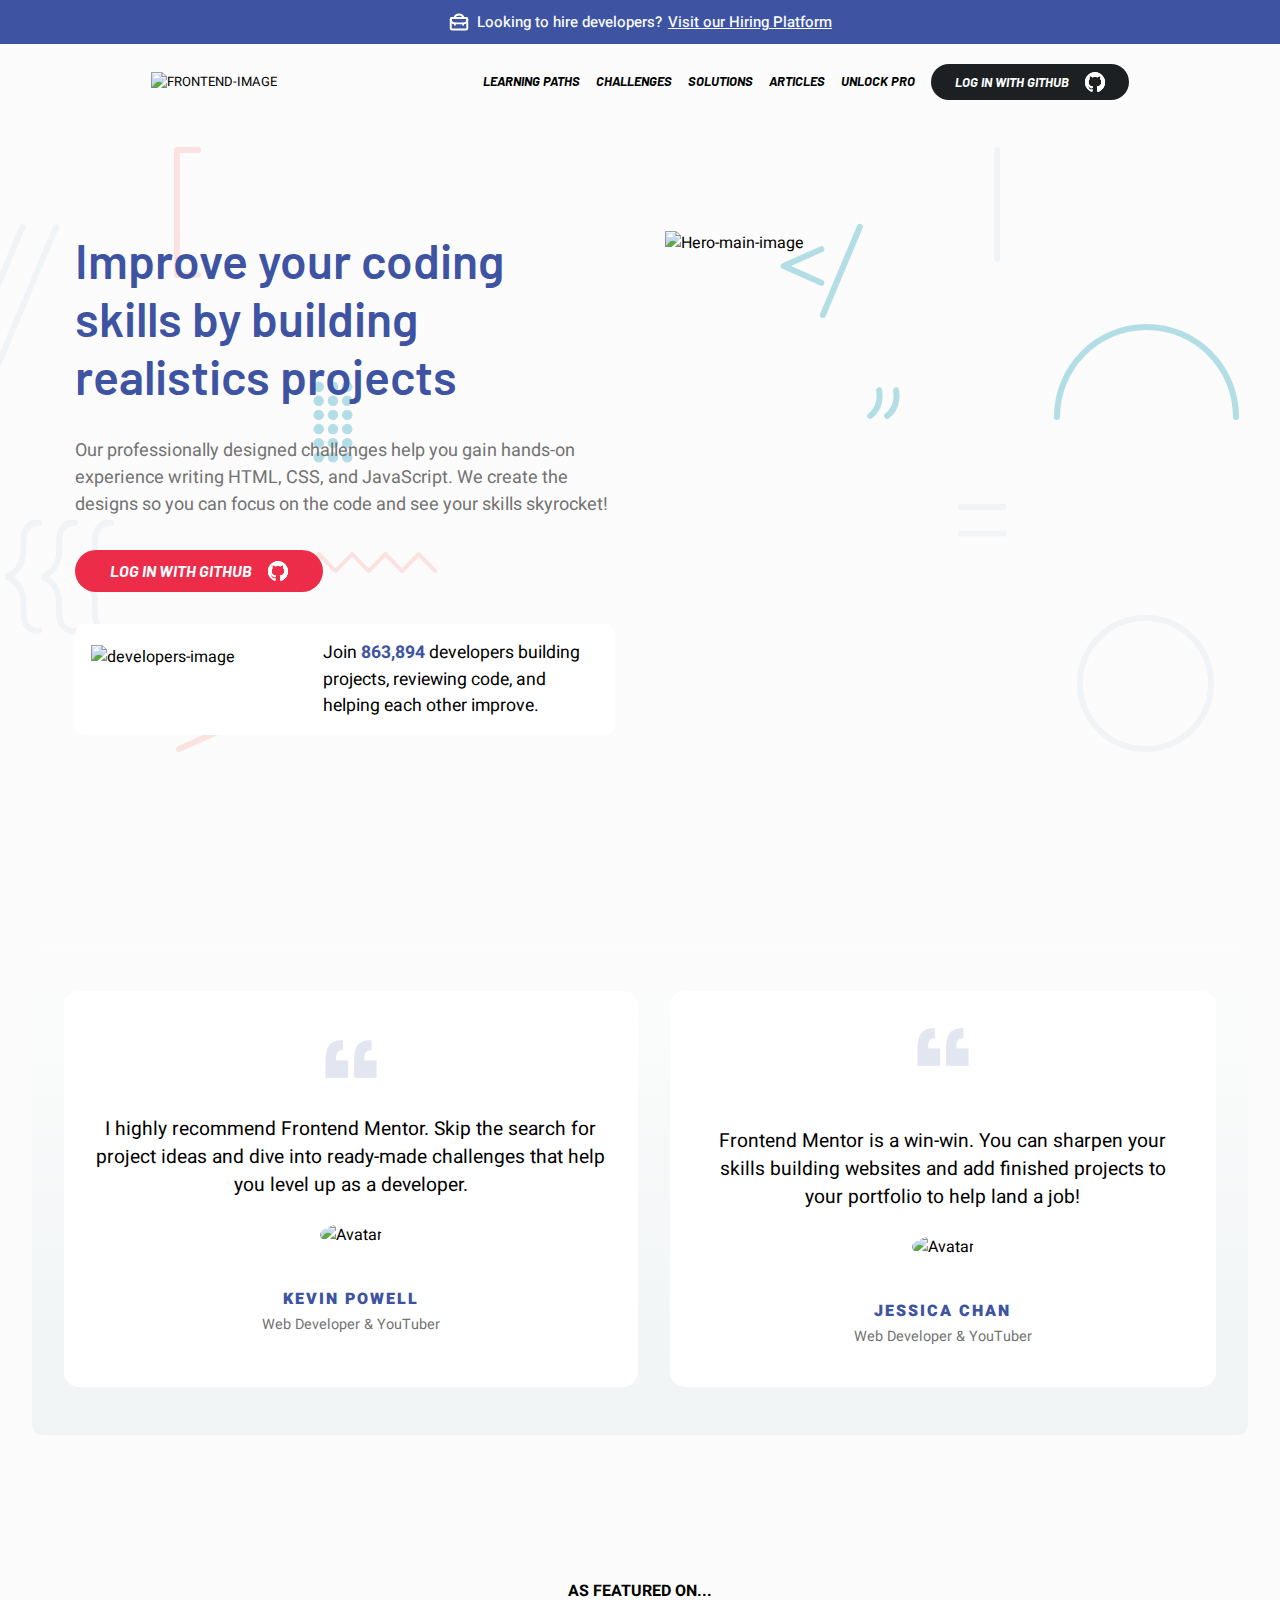
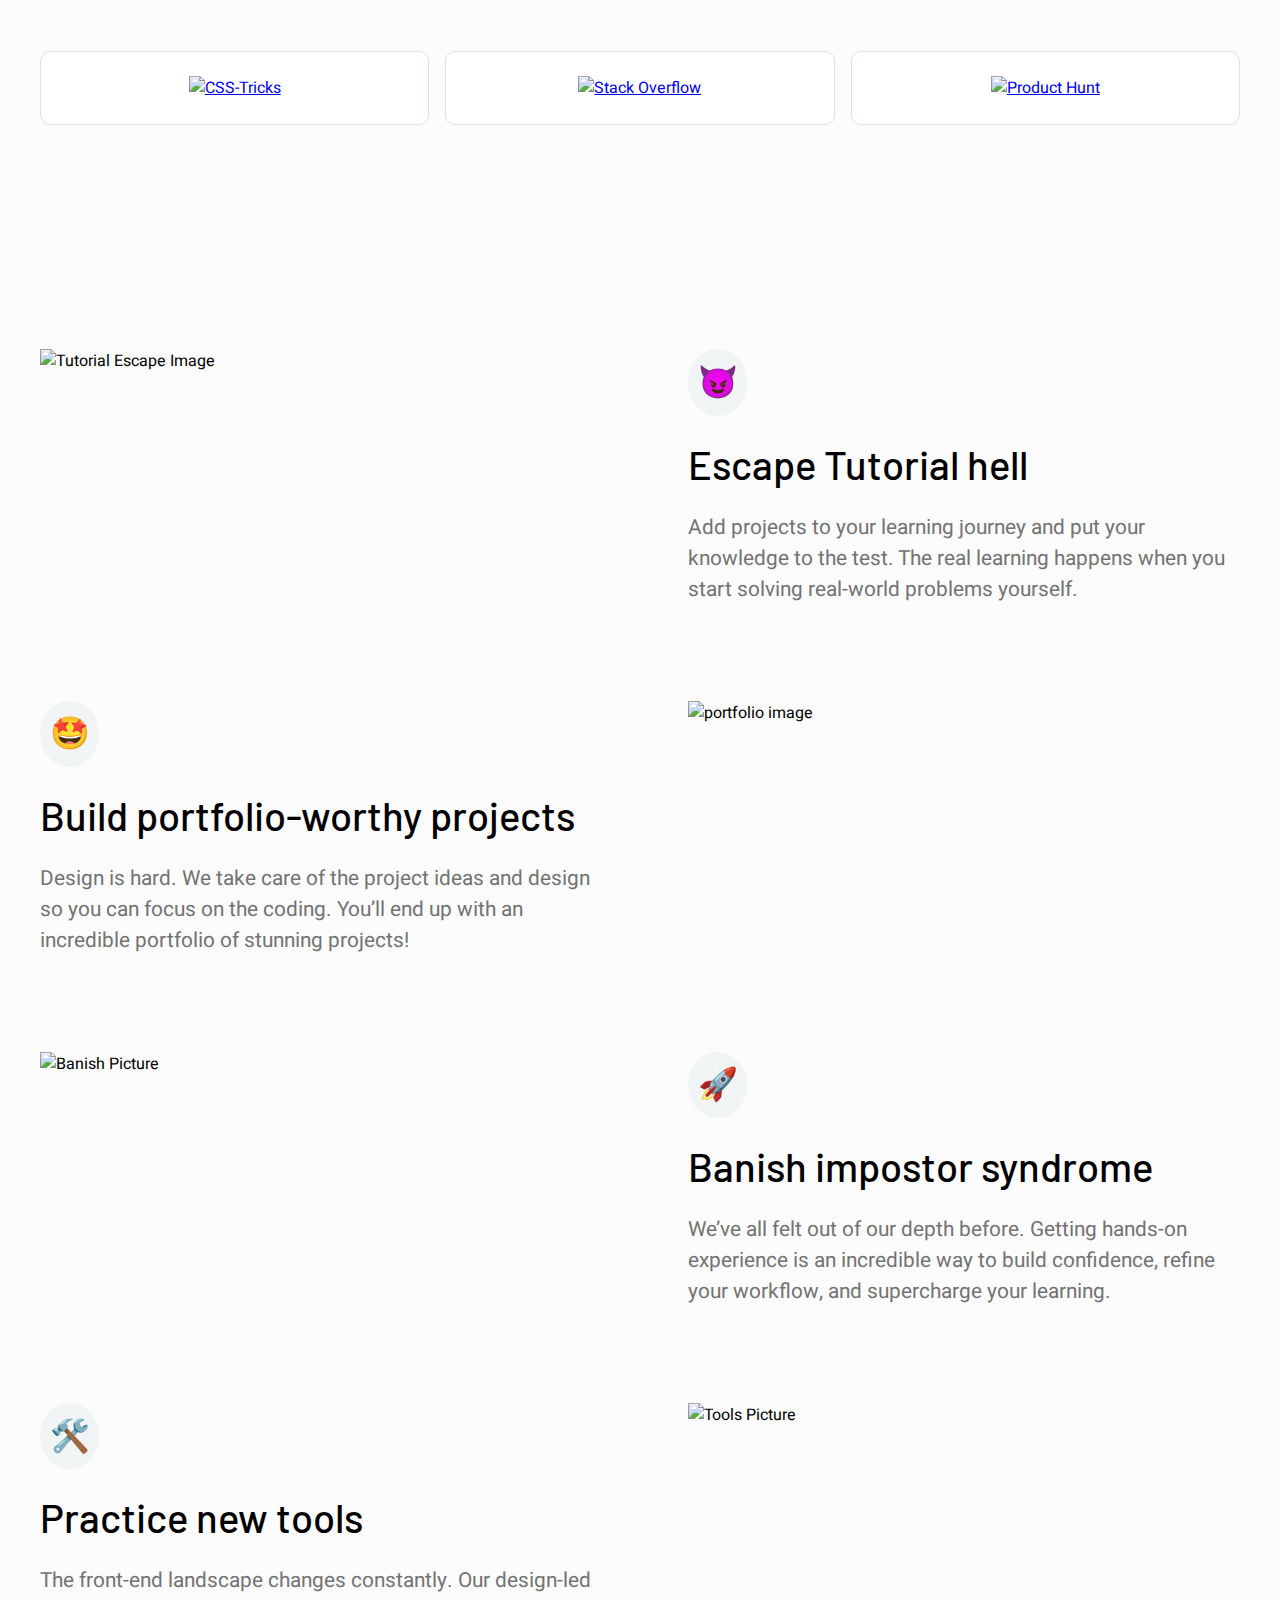
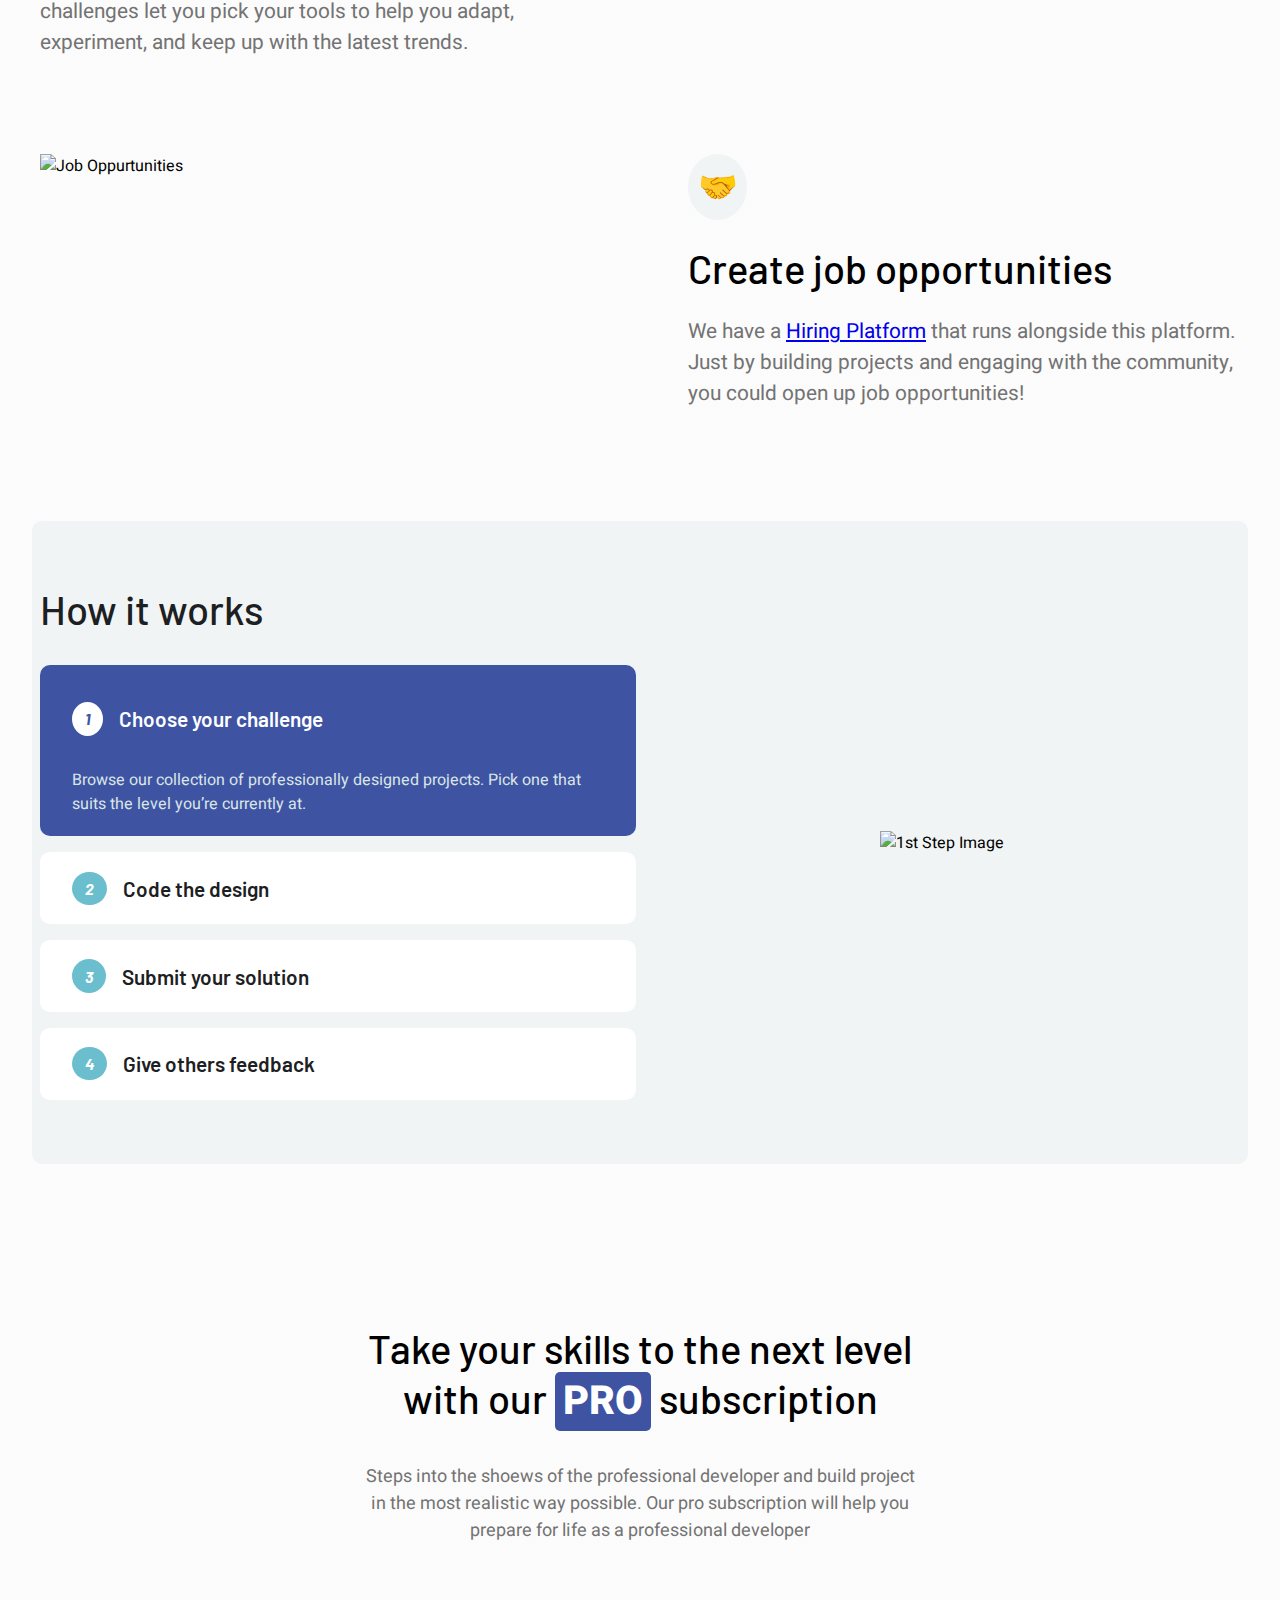
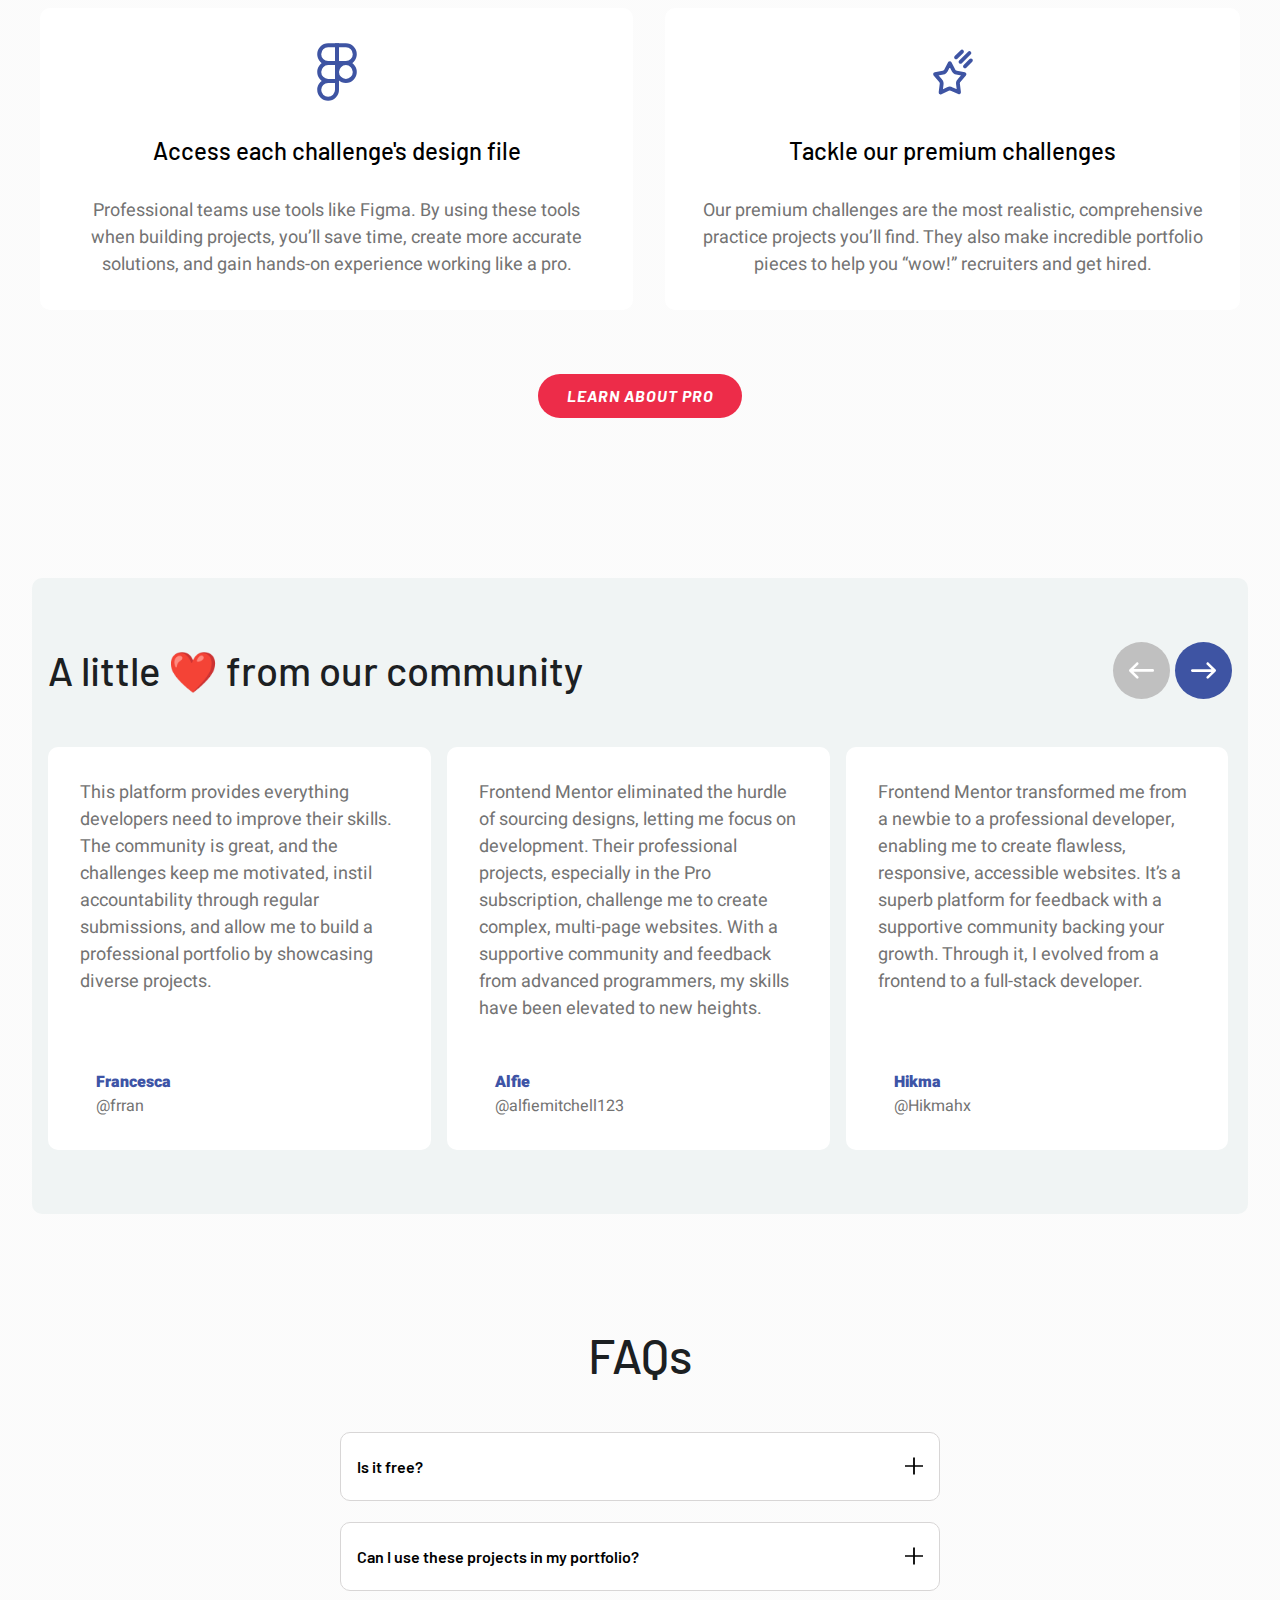
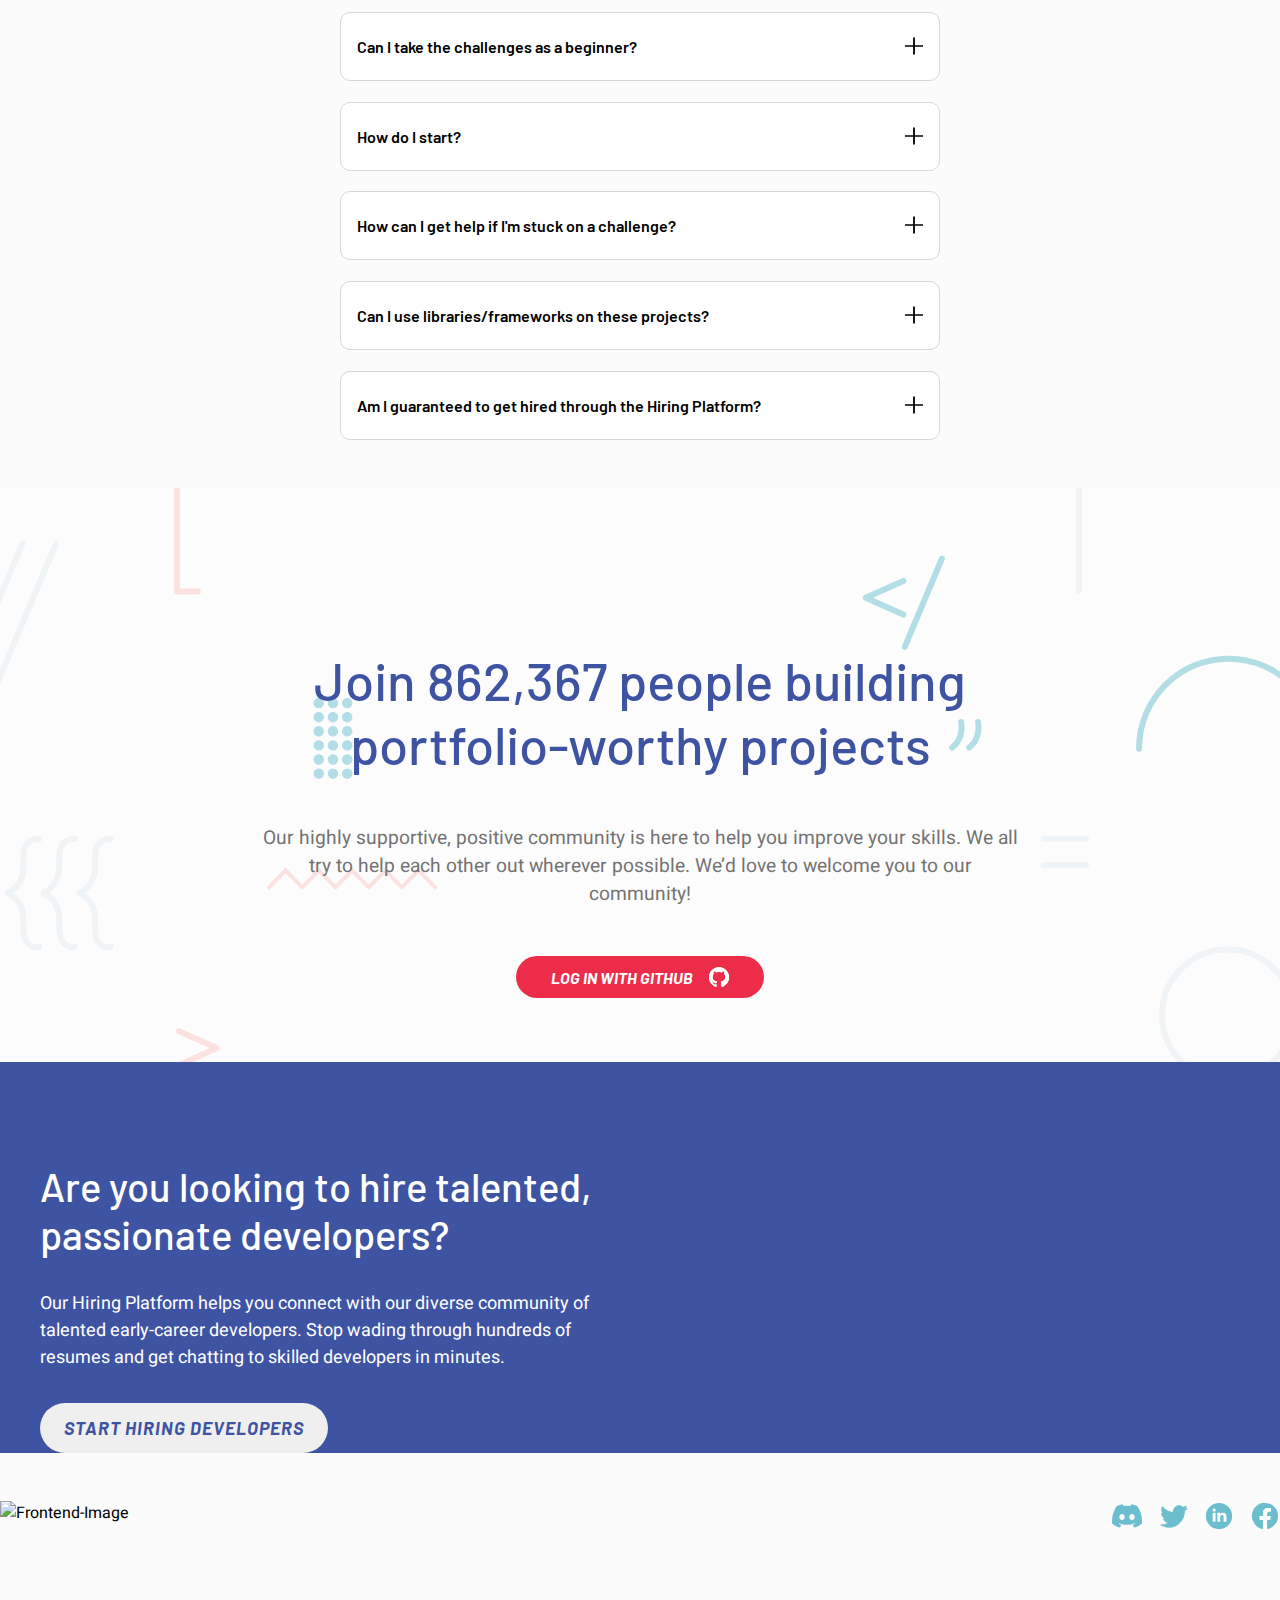
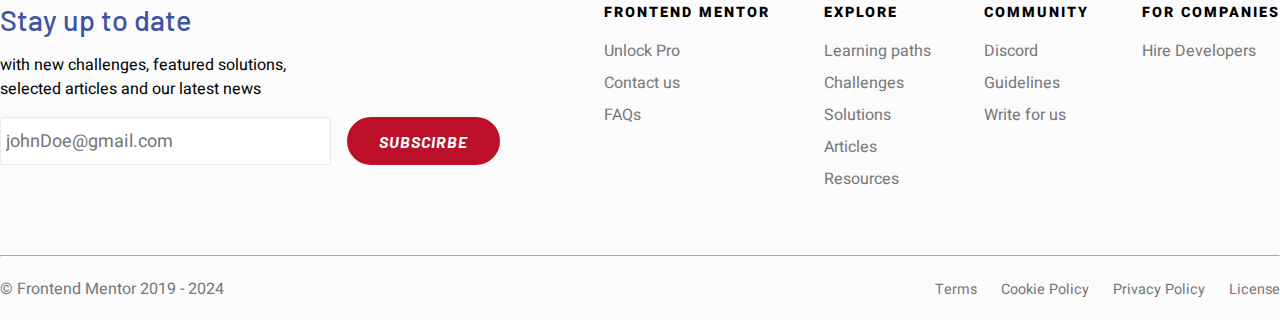
==== commit 77afc3c3: "Message" ====
--- a/index.html
+++ b/index.html
@@ -20,8 +20,6 @@
     />
 
     <link rel="stylesheet" href="./styles.css" />
-    <link rel="stylesheet" href="owlcarousel/owl.carousel.min.css" />
-    <link rel="stylesheet" href="owlcarousel/owl.theme.default.min.css" />
   </head>
 
   <body>
@@ -171,7 +169,7 @@
       </div>
     </nav>
     <!-- her0 -->
-    <div class="hero">
+    <div class="hero ">
       <div class="leftDiv">
         <div style="display: flex; flex-direction: column; gap: 2rem">
           <h1>Improve your coding skills by building realistics projects</h1>
@@ -279,6 +277,7 @@
     </div>
     <main>
       <!-- reviews -->
+       <div class="reviewsColorContainer">
       <div class="reviews">
         <div>
           <svg
@@ -378,6 +377,7 @@
           </div>
         </div>
       </div>
+    </div>
 
       <!-- Sponsers    -->
 
@@ -1574,6 +1574,7 @@
       </div>
 
       <!-- Portfolio -->
+       <div class="backgroundSvg">
       <div class="portfolio">
         <h2>Join 862,367 people building portfolio-worthy projects</h2>
         <p>
@@ -1645,6 +1646,7 @@
           </button>
         </div>
       </div>
+    </div>
 
       <!-- Hiring -->
       <div class="hiring">
--- a/styles.css
+++ b/styles.css
@@ -10,7 +10,17 @@
   background-color: #fafafa;
   box-sizing: border-box;
   /* padding: 0 1rem; */
-}
+  background-image: linear-gradient(
+    rgba(253, 253, 253, 0.5), /* Opacity color */
+    rgba(253, 253, 253, 0.5) /* Same color for the gradient effect */
+  ), url([data-uri]) , url([data-uri]) ;
+  background-repeat: no-repeat, no-repeat;
+  background-position: left -5% top 1.9%, right 5% top 1.9%;
+  background-repeat: no-repeat, no-repeat;
+  /* opacity: 0.1 ; */
+  z-index: -2;
+}
+
 header {
   display: flex;
   justify-content: center;
@@ -87,7 +97,8 @@
   gap: 1rem;
   margin: 1rem auto;
   padding: 6rem 0;
-  /* background-color: #949cbb; */
+z-index: 2;
+  
 }
 .hero div h1 {
   font-family: "Barlow", sans-serif;
@@ -142,6 +153,12 @@
 
 /* //////////////////////////////////////////////////////////// */
 
+main .reviewsColorContainer{
+  background: linear-gradient(to bottom, #FCFCFC, #F0F4F5);
+  margin: 7rem 2rem;
+  border-radius: 10px;
+  padding: 0 2rem;
+}
 main .reviews {
   display: flex;
   /* row-gap: 2rem; */
@@ -492,7 +509,7 @@
   background-color: #f0f4f4;
   margin: 7rem 2rem;
   border-radius: 10px;
-  padding: 3rem 0;
+  padding: 3rem 1rem;
 }
 
 .community .communityMainDiv {
@@ -651,10 +668,24 @@
 
 /* //////////////////////////////////////////////////////////// */
 
+.backgroundSvg{
+  padding-top: 10rem;
+  padding-bottom: 4rem;
+   background-image:linear-gradient(
+    rgba(253, 253, 253, 0.5), /* Opacity color */
+    rgba(253, 253, 253, 0.5) /* Same color for the gradient effect */
+  ), url([data-uri]) , url([data-uri]) ;
+  background-repeat: no-repeat, no-repeat;
+  background-position: left -5% top 80%, right -5% top 30%;
+  background-repeat: no-repeat, no-repeat;
+}
+
+
+
 .portfolio {
   width: 100%;
   max-width: 48rem;
-  margin: 8rem auto;
+  margin: 0 auto;
   display: flex;
   flex-direction: column;
   gap: 3rem;
@@ -703,6 +734,13 @@
   display: flex;
   background-color: #3e54a3;
   padding-top: 5rem;
+  background-image: url(https://www.frontendmentor.io/static/images/bg-layer-2.svg);
+background-repeat: no-repeat;
+background-position: right 0% top 3%;
+}
+.hiring::after{
+  background-color: rgba(0, 0, 0, 0.1);
+  z-index: -1;
 }
 .hiring .hiringMainDiv {
   width: 100%;
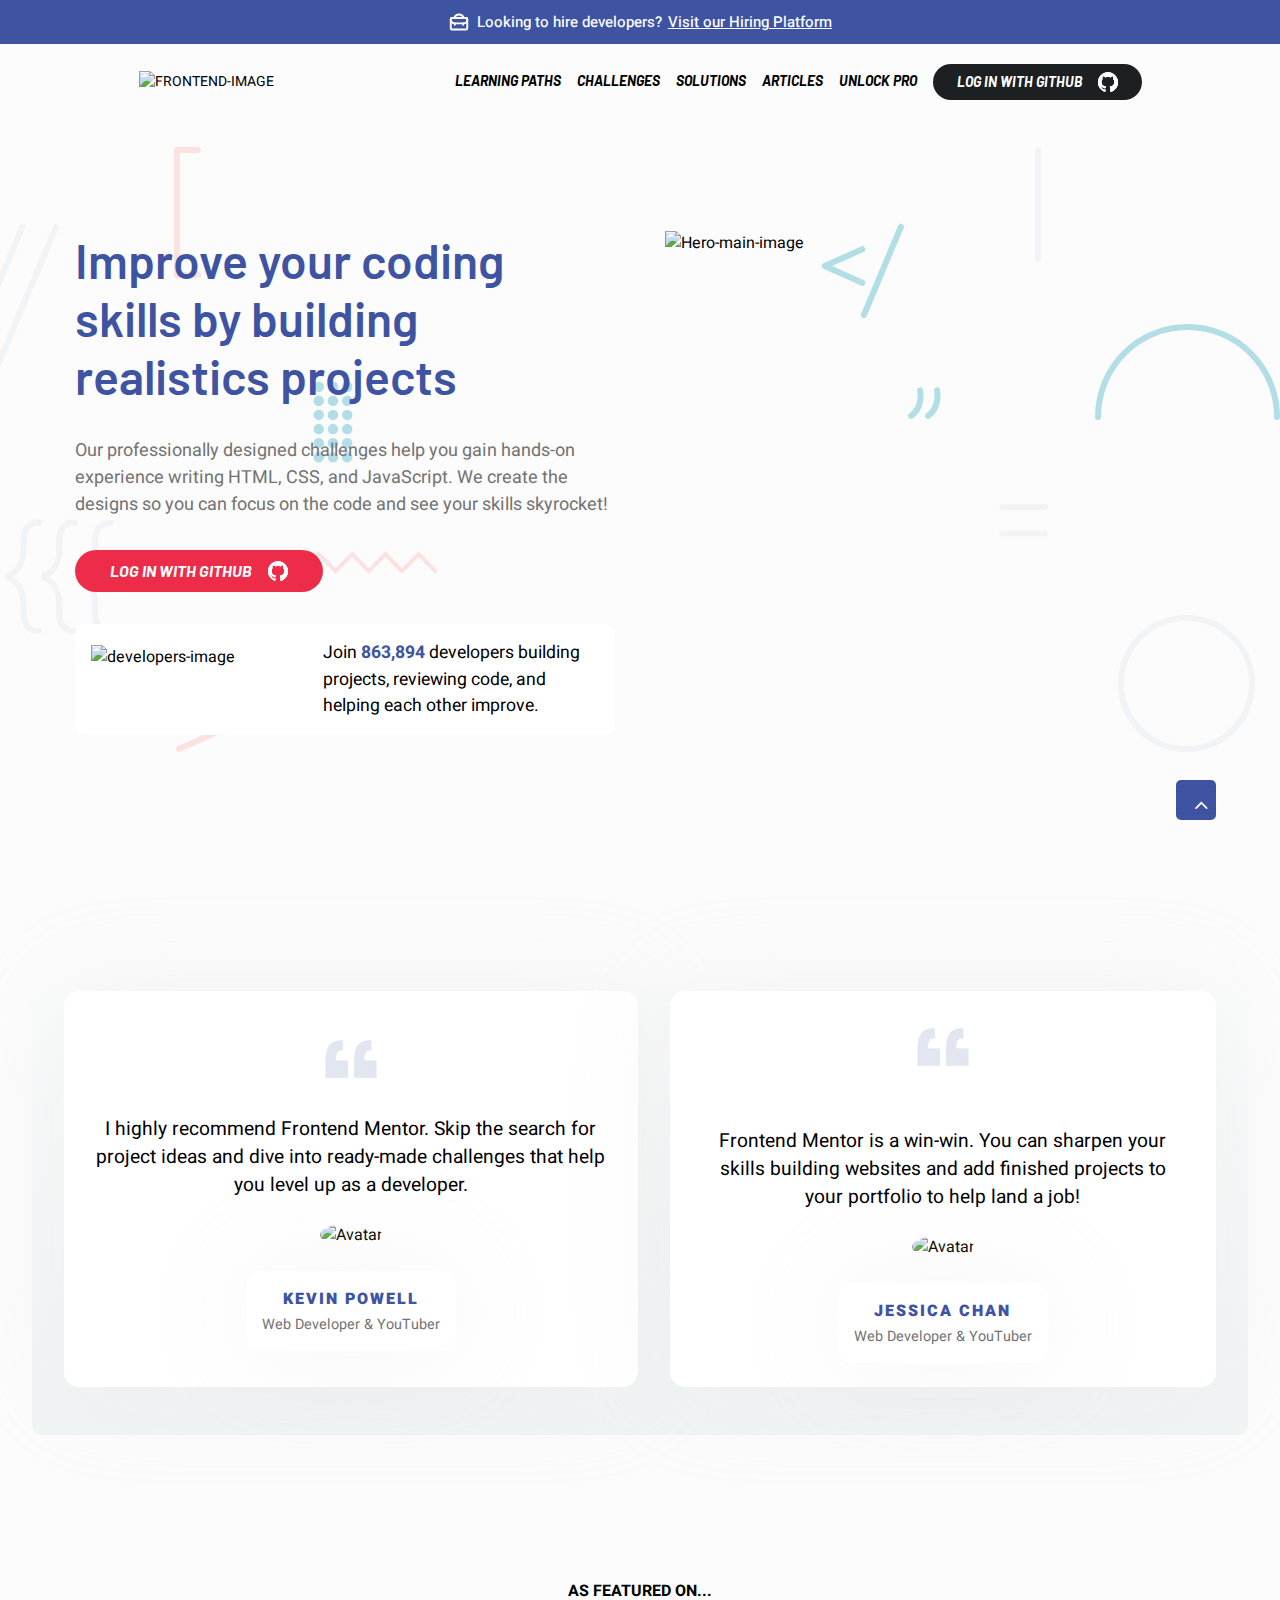
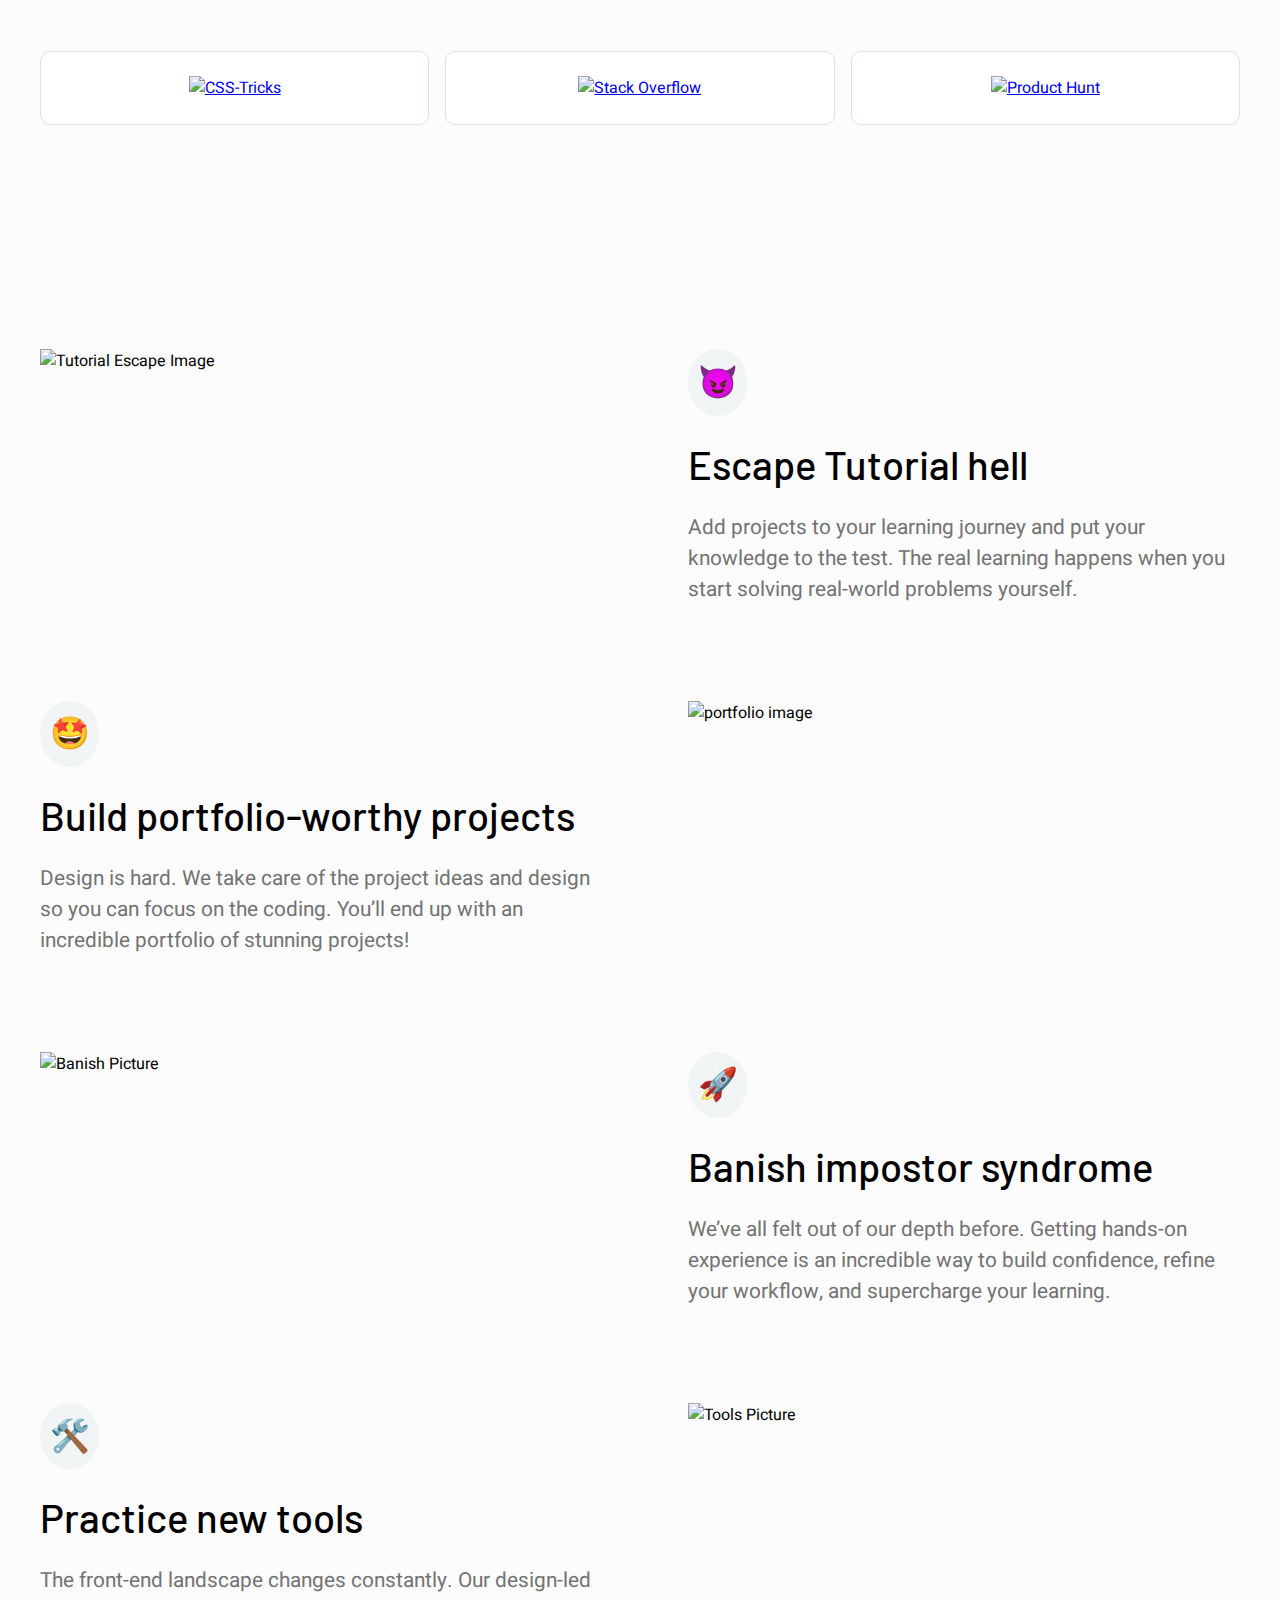
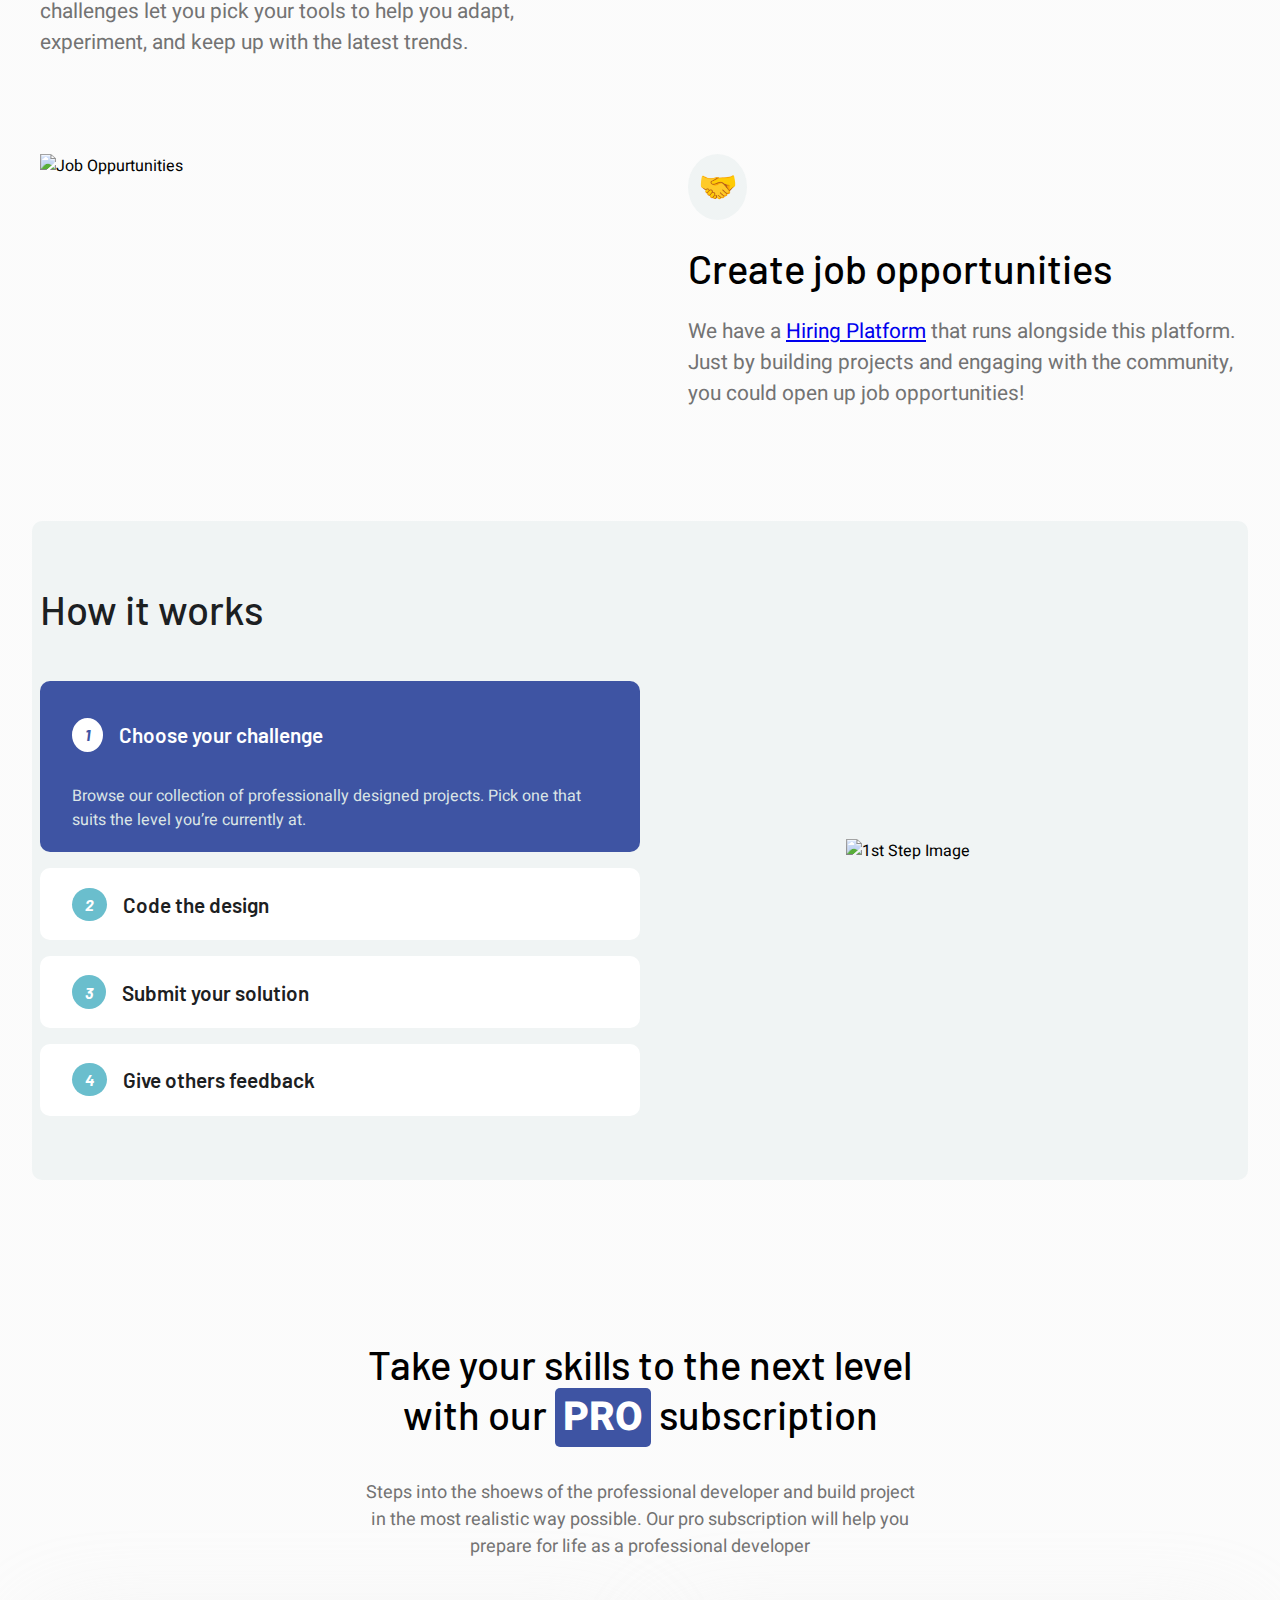
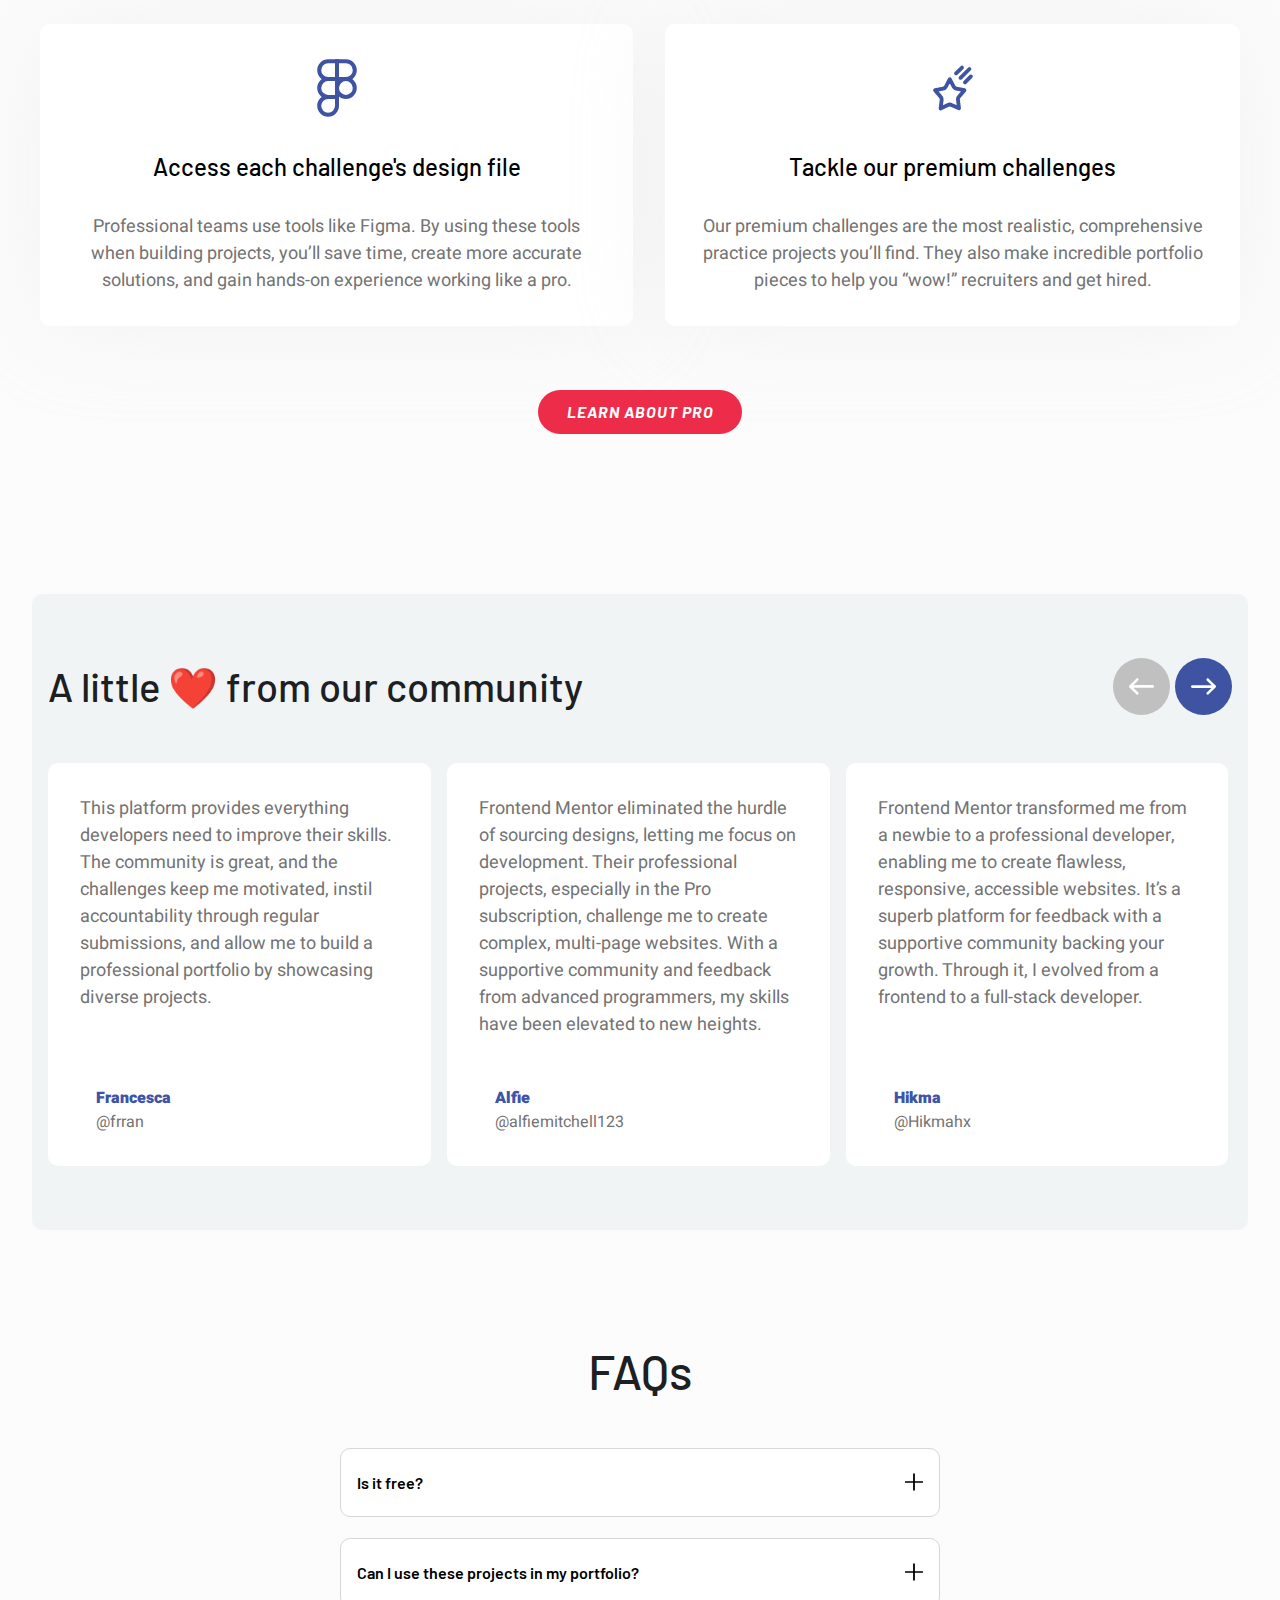
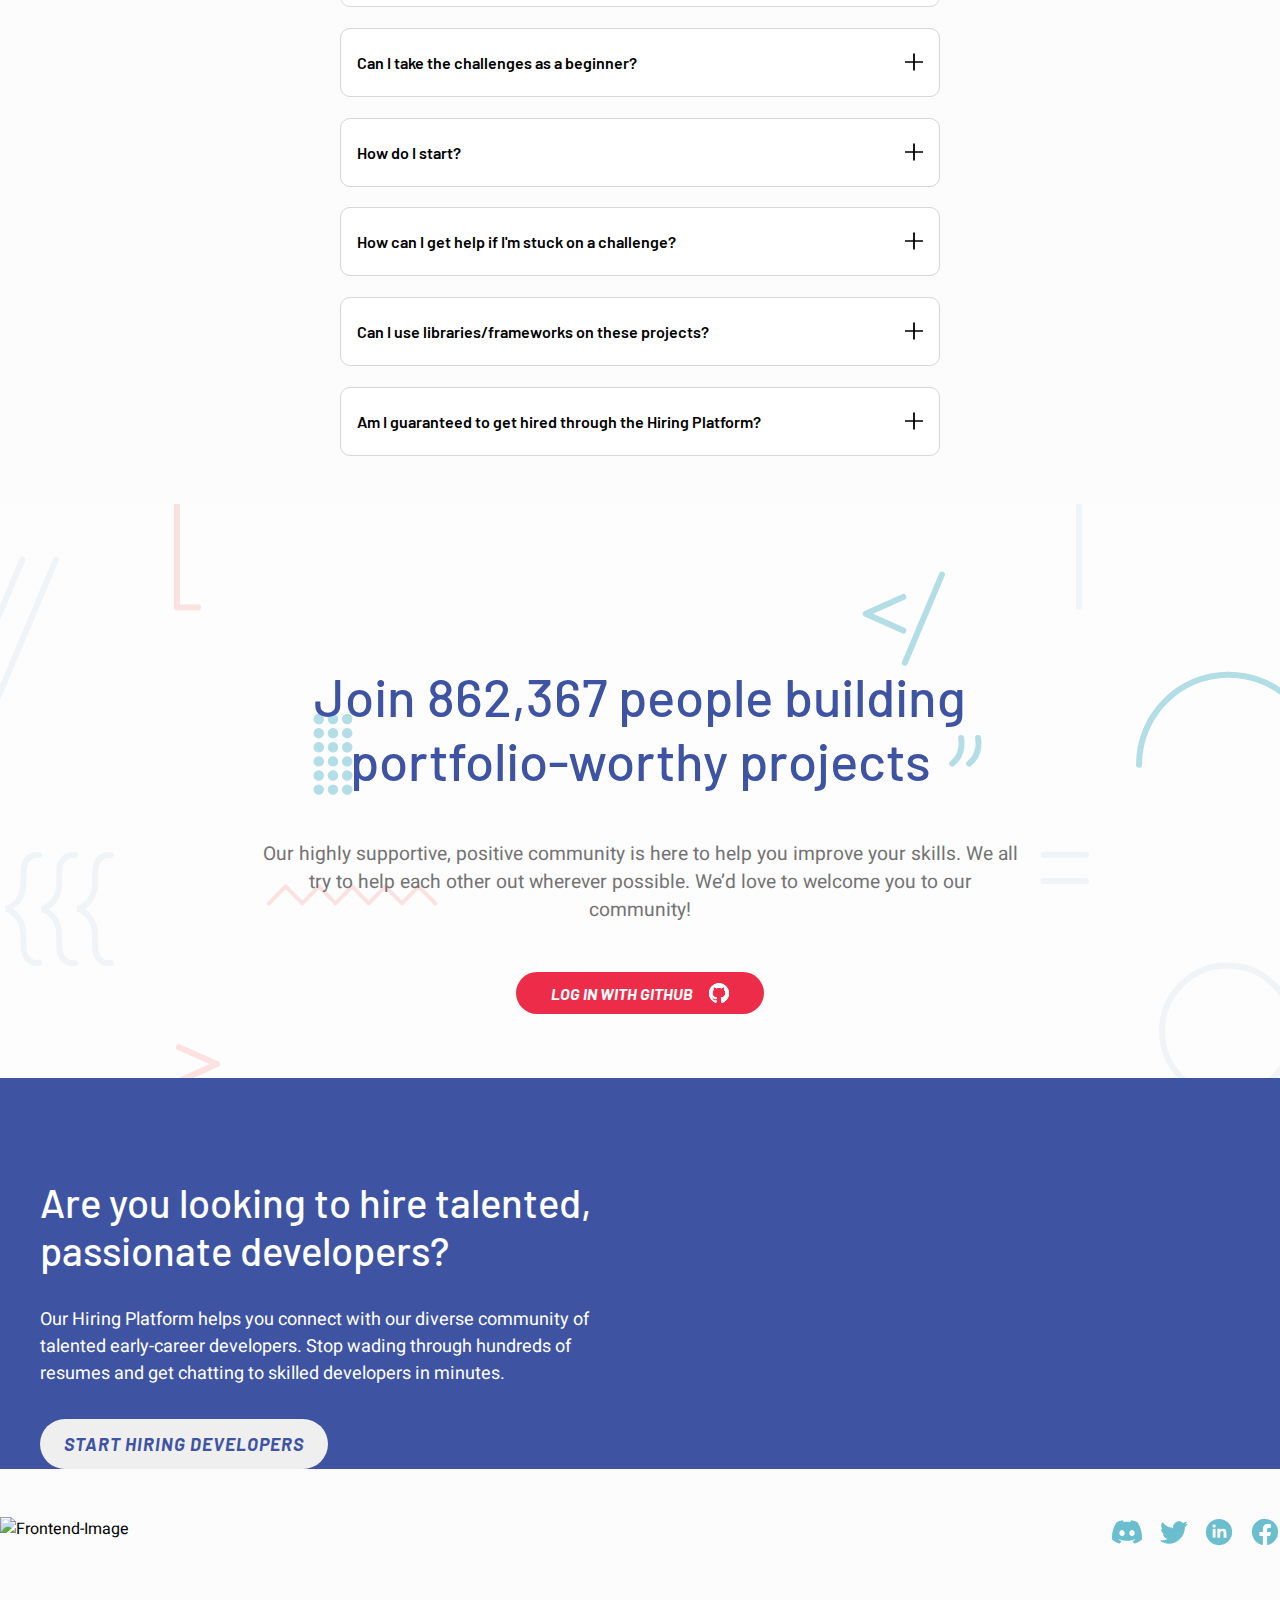
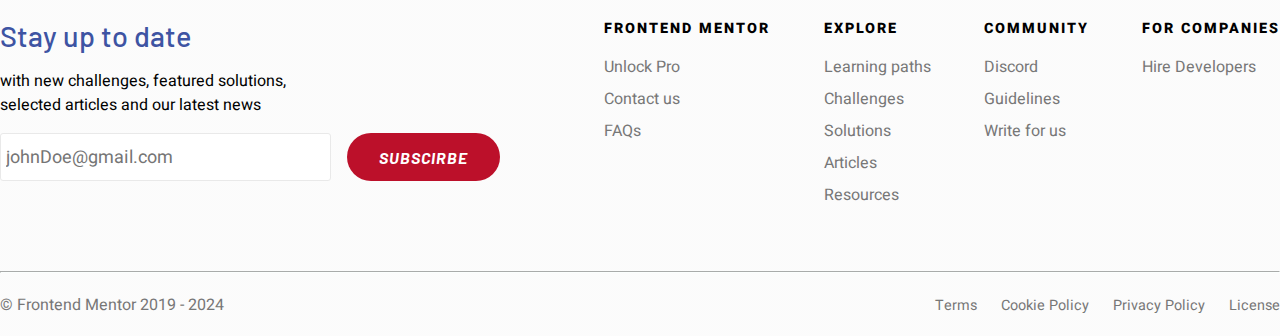
==== commit 4b96e20a: "Message" ====
--- a/index.html
+++ b/index.html
@@ -23,6 +23,24 @@
   </head>
 
   <body>
+    <!-- Scroll to top button -->
+    <div class="refrenceButton">
+      <svg
+        onclick="scrollToTop(); handleScrollMobile();"
+        stroke="currentColor"
+        fill="currentColor"
+        stroke-width="0"
+        viewBox="0 0 512 512"
+        class="icon"
+        height="1em"
+        width="1em"
+        xmlns="http://www.w3.org/2000/svg"
+      >
+        <path
+          d="M256 217.9L383 345c9.4 9.4 24.6 9.4 33.9 0 9.4-9.4 9.3-24.6 0-34L273 167c-9.1-9.1-23.7-9.3-33.1-.7L95 310.9c-4.7 4.7-7 10.9-7 17s2.3 12.3 7 17c9.4 9.4 24.6 9.4 33.9 0l127.1-127z"
+        ></path>
+      </svg>
+    </div>
     <header>
       <svg
         version="1.1"
@@ -169,7 +187,7 @@
       </div>
     </nav>
     <!-- her0 -->
-    <div class="hero ">
+    <div class="hero">
       <div class="leftDiv">
         <div style="display: flex; flex-direction: column; gap: 2rem">
           <h1>Improve your coding skills by building realistics projects</h1>
@@ -269,7 +287,7 @@
       </div>
       <div class="rightDiv">
         <img
-          style="max-width: 110%; height: auto"
+          style="max-width: 128%; height: auto"
           src="https://www.frontendmentor.io/_next/image?url=%2Fstatic%2Fimages%2Fhome-hero.webp&w=3840&q=75"
           alt="Hero-main-image"
         />
@@ -277,107 +295,107 @@
     </div>
     <main>
       <!-- reviews -->
-       <div class="reviewsColorContainer">
-      <div class="reviews">
-        <div>
-          <svg
-            fill="#E2E6F1"
-            height="64px"
-            width="64px"
-            version="1.1"
-            id="Capa_1"
-            xmlns="http://www.w3.org/2000/svg"
-            xmlns:xlink="http://www.w3.org/1999/xlink"
-            viewBox="-25.74 -25.74 249.48 249.48"
-            xml:space="preserve"
-            transform="rotate(180)"
-            stroke="#E2E6F1"
-          >
-            <g id="SVGRepo_bgCarrier" stroke-width="0"></g>
-            <g
-              id="SVGRepo_tracerCarrier"
-              stroke-linecap="round"
-              stroke-linejoin="round"
-              stroke="#CCCCCC"
-              stroke-width="0.396"
-            ></g>
-            <g id="SVGRepo_iconCarrier">
-              <g>
-                <path
-                  d="M0,92.905h48.024c-0.821,35-10.748,38.973-23.216,40.107L20,133.608v38.486l5.542-0.297 c16.281-0.916,34.281-3.851,46.29-18.676C82.359,140.125,87,118.893,87,86.3V25.905H0V92.905z"
-                ></path>
-                <path
-                  d="M111,25.905v67h47.383c-0.821,35-10.427,38.973-22.895,40.107L131,133.608v38.486l5.222-0.297 c16.281-0.916,34.442-3.851,46.451-18.676C193.199,140.125,198,118.893,198,86.3V25.905H111z"
-                ></path>
+      <div class="reviewsColorContainer">
+        <div class="reviews">
+          <div>
+            <svg
+              fill="#E2E6F1"
+              height="64px"
+              width="64px"
+              version="1.1"
+              id="Capa_1"
+              xmlns="http://www.w3.org/2000/svg"
+              xmlns:xlink="http://www.w3.org/1999/xlink"
+              viewBox="-25.74 -25.74 249.48 249.48"
+              xml:space="preserve"
+              transform="rotate(180)"
+              stroke="#E2E6F1"
+            >
+              <g id="SVGRepo_bgCarrier" stroke-width="0"></g>
+              <g
+                id="SVGRepo_tracerCarrier"
+                stroke-linecap="round"
+                stroke-linejoin="round"
+                stroke="#CCCCCC"
+                stroke-width="0.396"
+              ></g>
+              <g id="SVGRepo_iconCarrier">
+                <g>
+                  <path
+                    d="M0,92.905h48.024c-0.821,35-10.748,38.973-23.216,40.107L20,133.608v38.486l5.542-0.297 c16.281-0.916,34.281-3.851,46.29-18.676C82.359,140.125,87,118.893,87,86.3V25.905H0V92.905z"
+                  ></path>
+                  <path
+                    d="M111,25.905v67h47.383c-0.821,35-10.427,38.973-22.895,40.107L131,133.608v38.486l5.222-0.297 c16.281-0.916,34.442-3.851,46.451-18.676C193.199,140.125,198,118.893,198,86.3V25.905H111z"
+                  ></path>
+                </g>
               </g>
-            </g>
-          </svg>
-          <p>
-            I highly recommend Frontend Mentor. Skip the search for project
-            ideas and dive into ready-made challenges that help you level up as
-            a developer.
-          </p>
-          <img
-            src="https://www.frontendmentor.io/static/images/home-avatar-kevin.webp"
-            alt="Avatar"
-          />
-          <div id="reviewInnerInnerDiv">
-            <h4 class="reviewHeadingStyle">KEVIN POWELL</h4>
-            <p class="reviewParagraphStyle">Web Developer & YouTuber</p>
-          </div>
-        </div>
-
-        <div>
-          <svg
-            fill="#E2E6F1"
-            height="64px"
-            width="64px"
-            version="1.1"
-            id="Capa_1"
-            xmlns="http://www.w3.org/2000/svg"
-            xmlns:xlink="http://www.w3.org/1999/xlink"
-            viewBox="-25.74 -25.74 249.48 249.48"
-            xml:space="preserve"
-            transform="rotate(180)"
-            stroke="#E2E6F1"
-          >
-            <g id="SVGRepo_bgCarrier" stroke-width="0"></g>
-            <g
-              id="SVGRepo_tracerCarrier"
-              stroke-linecap="round"
-              stroke-linejoin="round"
-              stroke="#CCCCCC"
-              stroke-width="0.396"
-            ></g>
-            <g id="SVGRepo_iconCarrier">
-              <g>
-                <path
-                  d="M0,92.905h48.024c-0.821,35-10.748,38.973-23.216,40.107L20,133.608v38.486l5.542-0.297 c16.281-0.916,34.281-3.851,46.29-18.676C82.359,140.125,87,118.893,87,86.3V25.905H0V92.905z"
-                ></path>
-                <path
-                  d="M111,25.905v67h47.383c-0.821,35-10.427,38.973-22.895,40.107L131,133.608v38.486l5.222-0.297 c16.281-0.916,34.442-3.851,46.451-18.676C193.199,140.125,198,118.893,198,86.3V25.905H111z"
-                ></path>
+            </svg>
+            <p>
+              I highly recommend Frontend Mentor. Skip the search for project
+              ideas and dive into ready-made challenges that help you level up
+              as a developer.
+            </p>
+            <img
+              src="https://www.frontendmentor.io/static/images/home-avatar-kevin.webp"
+              alt="Avatar"
+            />
+            <div id="reviewInnerInnerDiv">
+              <h4 class="reviewHeadingStyle">KEVIN POWELL</h4>
+              <p class="reviewParagraphStyle">Web Developer & YouTuber</p>
+            </div>
+          </div>
+
+          <div>
+            <svg
+              fill="#E2E6F1"
+              height="64px"
+              width="64px"
+              version="1.1"
+              id="Capa_1"
+              xmlns="http://www.w3.org/2000/svg"
+              xmlns:xlink="http://www.w3.org/1999/xlink"
+              viewBox="-25.74 -25.74 249.48 249.48"
+              xml:space="preserve"
+              transform="rotate(180)"
+              stroke="#E2E6F1"
+            >
+              <g id="SVGRepo_bgCarrier" stroke-width="0"></g>
+              <g
+                id="SVGRepo_tracerCarrier"
+                stroke-linecap="round"
+                stroke-linejoin="round"
+                stroke="#CCCCCC"
+                stroke-width="0.396"
+              ></g>
+              <g id="SVGRepo_iconCarrier">
+                <g>
+                  <path
+                    d="M0,92.905h48.024c-0.821,35-10.748,38.973-23.216,40.107L20,133.608v38.486l5.542-0.297 c16.281-0.916,34.281-3.851,46.29-18.676C82.359,140.125,87,118.893,87,86.3V25.905H0V92.905z"
+                  ></path>
+                  <path
+                    d="M111,25.905v67h47.383c-0.821,35-10.427,38.973-22.895,40.107L131,133.608v38.486l5.222-0.297 c16.281-0.916,34.442-3.851,46.451-18.676C193.199,140.125,198,118.893,198,86.3V25.905H111z"
+                  ></path>
+                </g>
               </g>
-            </g>
-          </svg>
-          <p></p>
-
-          <p>
-            Frontend Mentor is a win-win. You can sharpen your skills building
-            websites and add finished projects to your portfolio to help land a
-            job!
-          </p>
-          <img
-            src="https://www.frontendmentor.io/static/images/home-avatar-jessica.webp"
-            alt="Avatar"
-          />
-          <div id="reviewInnerInnerDiv">
-            <h4 class="reviewHeadingStyle">JESSICA CHAN</h4>
-            <p class="reviewParagraphStyle">Web Developer & YouTuber</p>
+            </svg>
+            <p></p>
+
+            <p>
+              Frontend Mentor is a win-win. You can sharpen your skills building
+              websites and add finished projects to your portfolio to help land
+              a job!
+            </p>
+            <img
+              src="https://www.frontendmentor.io/static/images/home-avatar-jessica.webp"
+              alt="Avatar"
+            />
+            <div id="reviewInnerInnerDiv">
+              <h4 class="reviewHeadingStyle">JESSICA CHAN</h4>
+              <p class="reviewParagraphStyle">Web Developer & YouTuber</p>
+            </div>
           </div>
         </div>
       </div>
-    </div>
 
       <!-- Sponsers    -->
 
@@ -574,12 +592,12 @@
               src="https://www.frontendmentor.io/_next/image?url=%2Fstatic%2Fimages%2Fhome-how-it-works-2.webp&w=1200&q=75"
               alt="2nd image 2"
             />
-            <img
+            <img style="max-width: 90%;"
               class="step-image"
               src="https://www.frontendmentor.io/_next/image?url=%2Fstatic%2Fimages%2Fhome-how-it-works-3.webp&w=1200&q=75"
               alt="3rd image"
             />
-            <img
+            <img style="max-width: 87%;"
               class="step-image"
               src="https://www.frontendmentor.io/_next/image?url=%2Fstatic%2Fimages%2Fhome-how-it-works-4.webp&w=1200&q=75"
               alt="4th image"
@@ -1016,32 +1034,9 @@
                     </g>
                   </g>
                 </svg>
-                <svg
-                  class="open-icon"
-                  width="18px"
-                  height="18px"
-                  viewBox="0 0 24 24"
-                  fill="none"
-                  xmlns="http://www.w3.org/2000/svg"
-                >
-                  <g id="SVGRepo_bgCarrier" stroke-width="0"></g>
-                  <g
-                    id="SVGRepo_tracerCarrier"
-                    stroke-linecap="round"
-                    stroke-linejoin="round"
-                  ></g>
-                  <g id="SVGRepo_iconCarrier">
-                    <path
-                      fill-rule="evenodd"
-                      clip-rule="evenodd"
-                      d="M6.00001 11.25L18 11.25L18 12.75L6.00001 12.75L6.00001 11.25Z"
-                      fill="#000000"
-                    ></path>
-                  </g>
-                </svg>
               </div>
             </summary>
-            <div>
+            <div class="content">
               <hr />
               <p>
                 The majority of our challenges are free, yes. We do have some
@@ -1102,29 +1097,6 @@
                     </g>
                   </g>
                 </svg>
-                <svg
-                  class="open-icon"
-                  width="18px"
-                  height="18px"
-                  viewBox="0 0 24 24"
-                  fill="none"
-                  xmlns="http://www.w3.org/2000/svg"
-                >
-                  <g id="SVGRepo_bgCarrier" stroke-width="0"></g>
-                  <g
-                    id="SVGRepo_tracerCarrier"
-                    stroke-linecap="round"
-                    stroke-linejoin="round"
-                  ></g>
-                  <g id="SVGRepo_iconCarrier">
-                    <path
-                      fill-rule="evenodd"
-                      clip-rule="evenodd"
-                      d="M6.00001 11.25L18 11.25L18 12.75L6.00001 12.75L6.00001 11.25Z"
-                      fill="#000000"
-                    ></path>
-                  </g>
-                </svg>
               </div>
             </summary>
             <div>
@@ -1187,29 +1159,6 @@
                     </g>
                   </g>
                 </svg>
-                <svg
-                  class="open-icon"
-                  width="18px"
-                  height="18px"
-                  viewBox="0 0 24 24"
-                  fill="none"
-                  xmlns="http://www.w3.org/2000/svg"
-                >
-                  <g id="SVGRepo_bgCarrier" stroke-width="0"></g>
-                  <g
-                    id="SVGRepo_tracerCarrier"
-                    stroke-linecap="round"
-                    stroke-linejoin="round"
-                  ></g>
-                  <g id="SVGRepo_iconCarrier">
-                    <path
-                      fill-rule="evenodd"
-                      clip-rule="evenodd"
-                      d="M6.00001 11.25L18 11.25L18 12.75L6.00001 12.75L6.00001 11.25Z"
-                      fill="#000000"
-                    ></path>
-                  </g>
-                </svg>
               </div>
             </summary>
             <div>
@@ -1273,29 +1222,6 @@
                     </g>
                   </g>
                 </svg>
-                <svg
-                  class="open-icon"
-                  width="18px"
-                  height="18px"
-                  viewBox="0 0 24 24"
-                  fill="none"
-                  xmlns="http://www.w3.org/2000/svg"
-                >
-                  <g id="SVGRepo_bgCarrier" stroke-width="0"></g>
-                  <g
-                    id="SVGRepo_tracerCarrier"
-                    stroke-linecap="round"
-                    stroke-linejoin="round"
-                  ></g>
-                  <g id="SVGRepo_iconCarrier">
-                    <path
-                      fill-rule="evenodd"
-                      clip-rule="evenodd"
-                      d="M6.00001 11.25L18 11.25L18 12.75L6.00001 12.75L6.00001 11.25Z"
-                      fill="#000000"
-                    ></path>
-                  </g>
-                </svg>
               </div>
             </summary>
             <div>
@@ -1362,29 +1288,6 @@
                     </g>
                   </g>
                 </svg>
-                <svg
-                  class="open-icon"
-                  width="18px"
-                  height="18px"
-                  viewBox="0 0 24 24"
-                  fill="none"
-                  xmlns="http://www.w3.org/2000/svg"
-                >
-                  <g id="SVGRepo_bgCarrier" stroke-width="0"></g>
-                  <g
-                    id="SVGRepo_tracerCarrier"
-                    stroke-linecap="round"
-                    stroke-linejoin="round"
-                  ></g>
-                  <g id="SVGRepo_iconCarrier">
-                    <path
-                      fill-rule="evenodd"
-                      clip-rule="evenodd"
-                      d="M6.00001 11.25L18 11.25L18 12.75L6.00001 12.75L6.00001 11.25Z"
-                      fill="#000000"
-                    ></path>
-                  </g>
-                </svg>
               </div>
             </summary>
             <div>
@@ -1446,29 +1349,6 @@
                         </g>
                       </g>
                     </g>
-                  </g>
-                </svg>
-                <svg
-                  class="open-icon"
-                  width="18px"
-                  height="18px"
-                  viewBox="0 0 24 24"
-                  fill="none"
-                  xmlns="http://www.w3.org/2000/svg"
-                >
-                  <g id="SVGRepo_bgCarrier" stroke-width="0"></g>
-                  <g
-                    id="SVGRepo_tracerCarrier"
-                    stroke-linecap="round"
-                    stroke-linejoin="round"
-                  ></g>
-                  <g id="SVGRepo_iconCarrier">
-                    <path
-                      fill-rule="evenodd"
-                      clip-rule="evenodd"
-                      d="M6.00001 11.25L18 11.25L18 12.75L6.00001 12.75L6.00001 11.25Z"
-                      fill="#000000"
-                    ></path>
                   </g>
                 </svg>
               </div>
@@ -1533,29 +1413,6 @@
                     </g>
                   </g>
                 </svg>
-                <svg
-                  class="open-icon"
-                  width="18px"
-                  height="18px"
-                  viewBox="0 0 24 24"
-                  fill="none"
-                  xmlns="http://www.w3.org/2000/svg"
-                >
-                  <g id="SVGRepo_bgCarrier" stroke-width="0"></g>
-                  <g
-                    id="SVGRepo_tracerCarrier"
-                    stroke-linecap="round"
-                    stroke-linejoin="round"
-                  ></g>
-                  <g id="SVGRepo_iconCarrier">
-                    <path
-                      fill-rule="evenodd"
-                      clip-rule="evenodd"
-                      d="M6.00001 11.25L18 11.25L18 12.75L6.00001 12.75L6.00001 11.25Z"
-                      fill="#000000"
-                    ></path>
-                  </g>
-                </svg>
               </div>
             </summary>
             <div>
@@ -1574,79 +1431,79 @@
       </div>
 
       <!-- Portfolio -->
-       <div class="backgroundSvg">
-      <div class="portfolio">
-        <h2>Join 862,367 people building portfolio-worthy projects</h2>
-        <p>
-          Our highly supportive, positive community is here to help you improve
-          your skills. We all try to help each other out wherever possible. We’d
-          love to welcome you to our community!
-        </p>
-        <div class="flexRow1" id="githubButton">
-          <button>
-            LOG IN WITH GITHUB
-            <svg
-              height="20px"
-              width="20px"
-              version="1.1"
-              id="Layer_1"
-              xmlns="http://www.w3.org/2000/svg"
-              xmlns:xlink="http://www.w3.org/1999/xlink"
-              viewBox="0 0 496 496"
-              xml:space="preserve"
-              fill="#ffffff"
-            >
-              <g id="SVGRepo_bgCarrier" stroke-#ffffffidth="0"></g>
-              <g
-                id="SVGRepo_tracerCarrier"
-                stroke-linecap="round"
-                stroke-linejoin="round"
-              ></g>
-              <g id="SVGRepo_iconCarrier">
-                <path
-                  id="SVGCleanerId_0"
-                  style="fill: #ffffff"
-                  d="M247.992,5.163C111.048,5.163,0,116.627,0,254.163 c0,109.992,71.048,203.32,169.632,236.24c12.392,2.296,16.912-5.392,16.912-12c0-5.904-0.216-21.56-0.336-42.344 c-69,15.064-83.552-33.376-83.552-33.376c-11.264-28.768-27.52-36.408-27.52-36.408c-22.528-15.456,1.696-15.16,1.696-15.16 c24.88,1.752,37.976,25.672,37.976,25.672c22.144,38.048,58.064,27.048,72.192,20.672c2.232-16.08,8.656-27.064,15.736-33.28 c-55.056-6.296-112.944-27.64-112.944-123.04c0-27.176,9.656-49.408,25.52-66.832c-2.568-6.296-11.072-31.6,2.416-65.872 c0,0,20.832-6.688,68.2,25.52c19.784-5.52,41-8.28,62.096-8.392c21.048,0.112,42.28,2.864,62.096,8.392 c47.328-32.208,68.128-25.52,68.128-25.52c13.52,34.272,5.016,59.576,2.456,65.872c15.904,17.424,25.504,39.648,25.504,66.832 c0,95.64-57.984,116.68-113.232,122.856c8.904,7.688,16.832,22.872,16.832,46.112c0,33.296-0.296,60.128-0.296,68.296 c0,6.672,4.472,14.424,17.048,11.968C425.016,457.387,496,364.123,496,254.163C496,116.627,384.952,5.163,247.992,5.163z"
-                ></path>
-                <g>
+      <div class="backgroundSvg">
+        <div class="portfolio">
+          <h2>Join 862,367 people building portfolio-worthy projects</h2>
+          <p>
+            Our highly supportive, positive community is here to help you
+            improve your skills. We all try to help each other out wherever
+            possible. We’d love to welcome you to our community!
+          </p>
+          <div class="flexRow1" id="githubButton">
+            <button>
+              LOG IN WITH GITHUB
+              <svg
+                height="20px"
+                width="20px"
+                version="1.1"
+                id="Layer_1"
+                xmlns="http://www.w3.org/2000/svg"
+                xmlns:xlink="http://www.w3.org/1999/xlink"
+                viewBox="0 0 496 496"
+                xml:space="preserve"
+                fill="#ffffff"
+              >
+                <g id="SVGRepo_bgCarrier" stroke-#ffffffidth="0"></g>
+                <g
+                  id="SVGRepo_tracerCarrier"
+                  stroke-linecap="round"
+                  stroke-linejoin="round"
+                ></g>
+                <g id="SVGRepo_iconCarrier">
                   <path
-                    id="SVGCleanerId_0_1_"
+                    id="SVGCleanerId_0"
                     style="fill: #ffffff"
                     d="M247.992,5.163C111.048,5.163,0,116.627,0,254.163 c0,109.992,71.048,203.32,169.632,236.24c12.392,2.296,16.912-5.392,16.912-12c0-5.904-0.216-21.56-0.336-42.344 c-69,15.064-83.552-33.376-83.552-33.376c-11.264-28.768-27.52-36.408-27.52-36.408c-22.528-15.456,1.696-15.16,1.696-15.16 c24.88,1.752,37.976,25.672,37.976,25.672c22.144,38.048,58.064,27.048,72.192,20.672c2.232-16.08,8.656-27.064,15.736-33.28 c-55.056-6.296-112.944-27.64-112.944-123.04c0-27.176,9.656-49.408,25.52-66.832c-2.568-6.296-11.072-31.6,2.416-65.872 c0,0,20.832-6.688,68.2,25.52c19.784-5.52,41-8.28,62.096-8.392c21.048,0.112,42.28,2.864,62.096,8.392 c47.328-32.208,68.128-25.52,68.128-25.52c13.52,34.272,5.016,59.576,2.456,65.872c15.904,17.424,25.504,39.648,25.504,66.832 c0,95.64-57.984,116.68-113.232,122.856c8.904,7.688,16.832,22.872,16.832,46.112c0,33.296-0.296,60.128-0.296,68.296 c0,6.672,4.472,14.424,17.048,11.968C425.016,457.387,496,364.123,496,254.163C496,116.627,384.952,5.163,247.992,5.163z"
                   ></path>
-                </g>
-                <g>
+                  <g>
+                    <path
+                      id="SVGCleanerId_0_1_"
+                      style="fill: #ffffff"
+                      d="M247.992,5.163C111.048,5.163,0,116.627,0,254.163 c0,109.992,71.048,203.32,169.632,236.24c12.392,2.296,16.912-5.392,16.912-12c0-5.904-0.216-21.56-0.336-42.344 c-69,15.064-83.552-33.376-83.552-33.376c-11.264-28.768-27.52-36.408-27.52-36.408c-22.528-15.456,1.696-15.16,1.696-15.16 c24.88,1.752,37.976,25.672,37.976,25.672c22.144,38.048,58.064,27.048,72.192,20.672c2.232-16.08,8.656-27.064,15.736-33.28 c-55.056-6.296-112.944-27.64-112.944-123.04c0-27.176,9.656-49.408,25.52-66.832c-2.568-6.296-11.072-31.6,2.416-65.872 c0,0,20.832-6.688,68.2,25.52c19.784-5.52,41-8.28,62.096-8.392c21.048,0.112,42.28,2.864,62.096,8.392 c47.328-32.208,68.128-25.52,68.128-25.52c13.52,34.272,5.016,59.576,2.456,65.872c15.904,17.424,25.504,39.648,25.504,66.832 c0,95.64-57.984,116.68-113.232,122.856c8.904,7.688,16.832,22.872,16.832,46.112c0,33.296-0.296,60.128-0.296,68.296 c0,6.672,4.472,14.424,17.048,11.968C425.016,457.387,496,364.123,496,254.163C496,116.627,384.952,5.163,247.992,5.163z"
+                    ></path>
+                  </g>
+                  <g>
+                    <path
+                      style="fill: #ffffff"
+                      d="M378.496,109.131c13.128,33.904,4.752,58.928,2.2,65.176c15.904,17.424,25.504,39.648,25.504,66.832 c0,95.64-57.984,116.68-113.232,122.856c8.904,7.688,16.832,22.872,16.832,46.112c0,33.296-0.296,60.128-0.296,68.296 c0,6.672,4.472,14.424,17.048,11.968C425.016,457.387,496,364.123,496,254.163c0-29.56-5.152-57.896-14.568-84.2 C447.24,133.963,409.184,109.987,378.496,109.131z"
+                    ></path>
+                    <path
+                      style="fill: #ffffff"
+                      d="M192.976,377.323c2.784-5.616,6.184-9.984,9.76-13.144c-30.176-3.456-61.168-11.512-83.048-33.744 C136.52,358.451,163.928,371.195,192.976,377.323z"
+                    ></path>
+                  </g>
                   <path
                     style="fill: #ffffff"
-                    d="M378.496,109.131c13.128,33.904,4.752,58.928,2.2,65.176c15.904,17.424,25.504,39.648,25.504,66.832 c0,95.64-57.984,116.68-113.232,122.856c8.904,7.688,16.832,22.872,16.832,46.112c0,33.296-0.296,60.128-0.296,68.296 c0,6.672,4.472,14.424,17.048,11.968C425.016,457.387,496,364.123,496,254.163c0-29.56-5.152-57.896-14.568-84.2 C447.24,133.963,409.184,109.987,378.496,109.131z"
+                    d="M12.912,270.947c0-137.536,111.048-249,247.992-249c76.04,0,144.056,34.392,189.536,88.488 C405.52,46.755,331.616,5.163,247.992,5.163C111.048,5.163,0,116.627,0,254.163c0,61.32,22.12,117.424,58.752,160.792 C29.944,374.291,12.912,324.643,12.912,270.947z"
                   ></path>
                   <path
                     style="fill: #ffffff"
-                    d="M192.976,377.323c2.784-5.616,6.184-9.984,9.76-13.144c-30.176-3.456-61.168-11.512-83.048-33.744 C136.52,358.451,163.928,371.195,192.976,377.323z"
+                    d="M322.712,426.899c0-23.232-7.928-38.44-16.832-46.128c55.248-6.16,113.24-27.216,113.24-122.848 c0-27.184-9.6-49.4-25.52-66.824c2.576-6.296,11.096-31.608-2.456-65.872c0,0-2.576-0.792-7.896-0.488 c5.808,25.84-0.416,44.32-2.552,49.568c15.904,17.424,25.504,39.648,25.504,66.832c0,95.64-57.984,116.68-113.232,122.856 c8.904,7.688,16.832,22.872,16.832,46.112c0,33.296-0.296,60.128-0.296,68.296c0,5.872,3.496,12.568,12.92,12.408 C322.488,479.555,322.712,455.659,322.712,426.899z"
+                  ></path>
+                  <path
+                    style="fill: #ffffff"
+                    d="M117.464,423.995c5.208,10.72,22.712,36.4,68.888,30.992c-0.064-5.648-0.112-11.976-0.144-18.928 C150.584,443.835,129.552,434.667,117.464,423.995z"
+                  ></path>
+                  <path
+                    style="fill: #ffffff"
+                    d="M126.368,391.387c-1.592-2.4-4.576-6.472-8.904-10.544 C120.272,385.011,123.256,388.507,126.368,391.387z"
                   ></path>
                 </g>
-                <path
-                  style="fill: #ffffff"
-                  d="M12.912,270.947c0-137.536,111.048-249,247.992-249c76.04,0,144.056,34.392,189.536,88.488 C405.52,46.755,331.616,5.163,247.992,5.163C111.048,5.163,0,116.627,0,254.163c0,61.32,22.12,117.424,58.752,160.792 C29.944,374.291,12.912,324.643,12.912,270.947z"
-                ></path>
-                <path
-                  style="fill: #ffffff"
-                  d="M322.712,426.899c0-23.232-7.928-38.44-16.832-46.128c55.248-6.16,113.24-27.216,113.24-122.848 c0-27.184-9.6-49.4-25.52-66.824c2.576-6.296,11.096-31.608-2.456-65.872c0,0-2.576-0.792-7.896-0.488 c5.808,25.84-0.416,44.32-2.552,49.568c15.904,17.424,25.504,39.648,25.504,66.832c0,95.64-57.984,116.68-113.232,122.856 c8.904,7.688,16.832,22.872,16.832,46.112c0,33.296-0.296,60.128-0.296,68.296c0,5.872,3.496,12.568,12.92,12.408 C322.488,479.555,322.712,455.659,322.712,426.899z"
-                ></path>
-                <path
-                  style="fill: #ffffff"
-                  d="M117.464,423.995c5.208,10.72,22.712,36.4,68.888,30.992c-0.064-5.648-0.112-11.976-0.144-18.928 C150.584,443.835,129.552,434.667,117.464,423.995z"
-                ></path>
-                <path
-                  style="fill: #ffffff"
-                  d="M126.368,391.387c-1.592-2.4-4.576-6.472-8.904-10.544 C120.272,385.011,123.256,388.507,126.368,391.387z"
-                ></path>
-              </g>
-            </svg>
-          </button>
+              </svg>
+            </button>
+          </div>
         </div>
       </div>
-    </div>
 
       <!-- Hiring -->
       <div class="hiring">
@@ -1816,13 +1673,7 @@
               latest news
             </p>
           </div>
-          <div
-            style="
-              display: flex;
-              gap: 1rem;
-              width: 100%;
-            "
-          >
+          <div style="display: flex; gap: 1rem; width: 100%">
             <input
               style="width: 60%; font-size: large; padding: 0.3rem"
               type="email"
--- a/styles.css
+++ b/styles.css
@@ -15,10 +15,37 @@
     rgba(253, 253, 253, 0.5) /* Same color for the gradient effect */
   ), url([data-uri]) , url([data-uri]) ;
   background-repeat: no-repeat, no-repeat;
-  background-position: left -5% top 1.9%, right 5% top 1.9%;
+  background-position: left -5% top 1.9%, right 0% top 1.9%;
   background-repeat: no-repeat, no-repeat;
-  /* opacity: 0.1 ; */
   z-index: -2;
+  overflow-x: hidden;
+  user-select: none;
+}
+body .refrenceButton {
+  display: none;
+  width: 2.5rem;
+  height: 2.5rem;
+  color: #ffffff;
+  background-color: #3E54A3;
+  border-radius: 5px;
+  position: fixed;
+  bottom: 5rem;
+  right: 4rem;
+  z-index: 999;
+  display: flex;
+  justify-content: center;
+  align-items: center;
+  cursor: pointer;
+  transition: all 1s ease-in-out;
+}
+.refrenceButton.show {
+  display: block;
+}
+
+body .refrenceButton svg {
+  width: 1.8rem;
+  height: 1.8rem;
+  padding: 10px 0 0 10px;
 }
 
 header {
@@ -45,7 +72,7 @@
   padding: 1.2rem 3rem;
   max-width: 140rem;
   margin: 0 auto;
-  font-size: 13px;
+  font-size: 14px;
   text-transform: uppercase;
 }
 nav ul {
@@ -82,8 +109,28 @@
   font-weight: 700;
   font-style: italic;
 }
-nav a:hover {
-  text-decoration: underline;
+
+nav a {
+  position: relative;
+  text-decoration: none;
+  color: inherit;
+}
+
+nav a::before {
+  content: '';
+  position: absolute;
+  width: 0;
+  height: 2px;
+  background-color: #ED2C49;
+  top: 120%;
+  left: 50%;
+  transform: translateX(-50%); /* Center the underline */
+  transition: width 0.3s ease;
+}
+
+nav a:hover::before {
+  width: 100%;
+  transform: translateX(-50%) scaleX(1); /* Keep centered and expand */
 }
 
 /* ///////////////////////////////////////////////////////////////// */
@@ -176,6 +223,8 @@
   align-items: center;
   gap: 1.5rem;
   background-color: white;
+  box-shadow: 0 1px 100px 1px rgba(224, 224, 224, 0.3);
+
   padding: 1.5rem 2rem;
   border-radius: 15px;
   text-align: center;
@@ -343,14 +392,13 @@
   max-width: 75rem;
   margin: 1rem auto;
   display: flex;
-  gap: 0.5rem;
 }
 .working .workingLeftDiv {
   width: 50%;
   display: flex;
   flex-direction: column;
   justify-content: center;
-  gap: 2rem;
+  gap: 3rem;
 }
 
 .working details[open] {
@@ -430,15 +478,21 @@
   display: flex;
   align-items: center;
   justify-content: center;
+  transition: all 1s ease;
+
 }
 .workingRightDiv img {
   display: none; /* Hide all images by default */
-  max-width: 100%;
+  max-width: 95%;
+  margin-left: -4rem;
 }
 
 .workingRightDiv img.active {
   display: block; /* Show the active image */
 }
+
+
+
 /* ////////////////////////////////////////////////////////// */
 .pro {
   display: flex;
@@ -480,6 +534,7 @@
   text-align: center;
   gap: 2rem;
   background-color: white;
+  box-shadow: 0 1px 100px 1px rgba(224, 224, 224, 0.3);
   padding: 2rem;
   border-radius: 10px;
 }
@@ -643,6 +698,7 @@
 
 .faqs details p {
   color: #737373;
+
 }
 
 .faqs details h6 {
@@ -662,9 +718,26 @@
 .faqs svg {
   display: inline;
 }
-.faqs .open-icon {
-  display: none;
-}
+
+.faqs .closed-icon{
+  transition: transform 0.3s ease;
+}
+details[open] .closed-icon{
+  transform: rotate(225deg);
+}
+
+.faqs details {
+  overflow: hidden; /* Prevents content overflow */
+  transition: max-height 0.5s ease-in-out;
+  max-height: 6rem; /* Start closed */
+}
+
+.faqs details[open] {
+  max-height: 60rem; /* Large enough to show all content */
+  transition: max-height 2s ease;
+}
+
+
 
 /* //////////////////////////////////////////////////////////// */
 
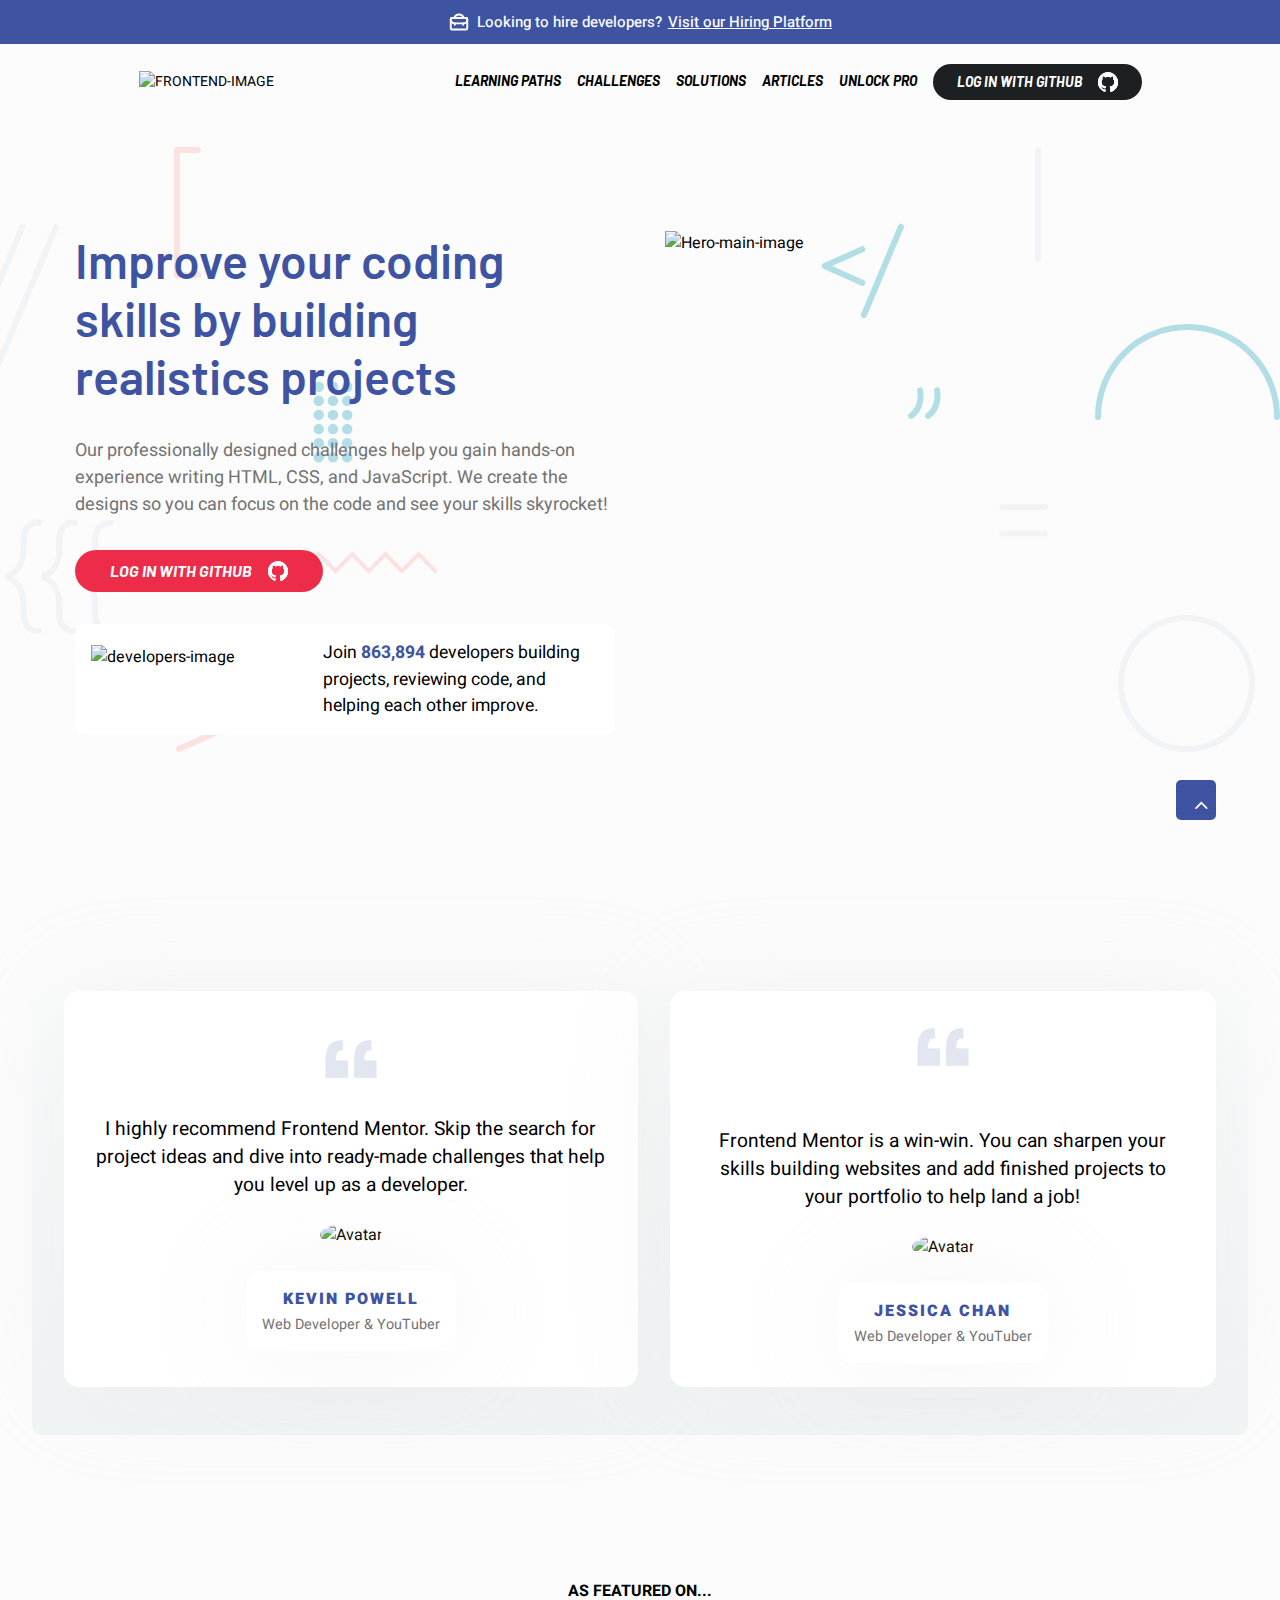
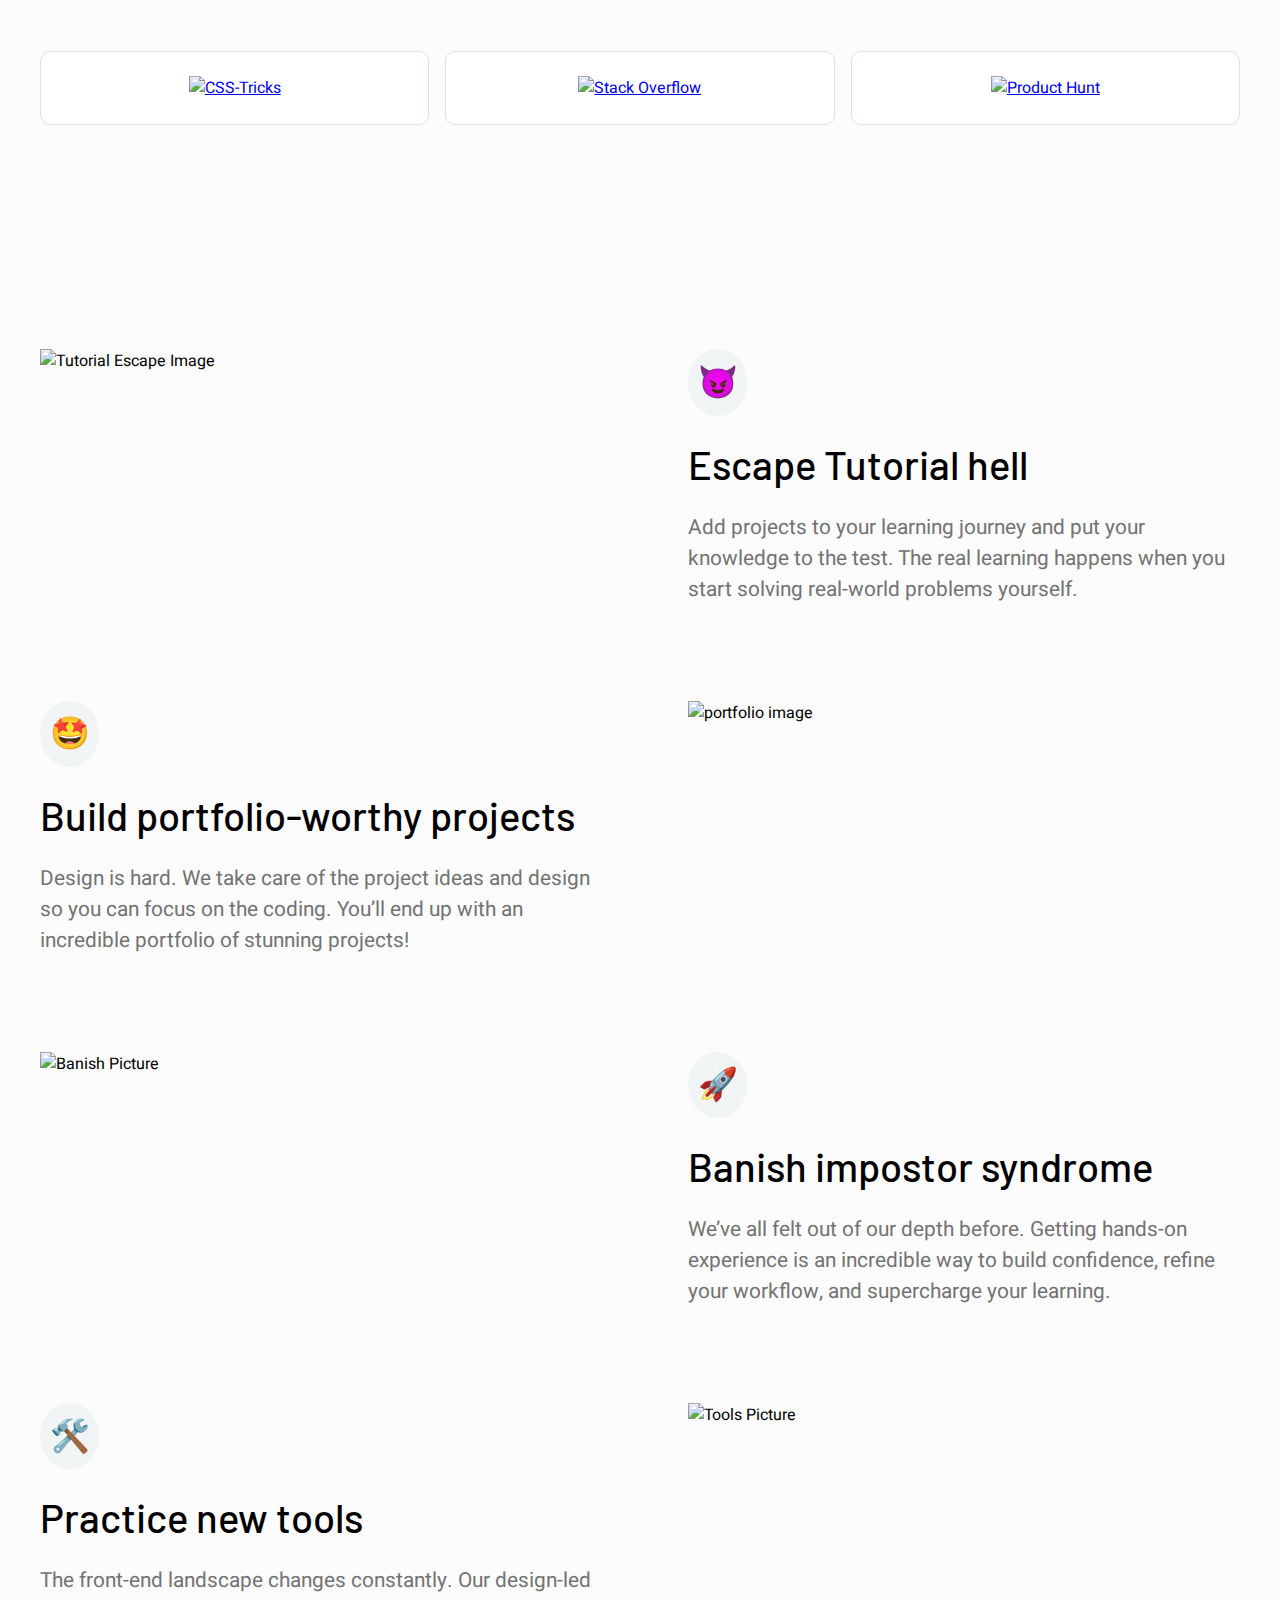
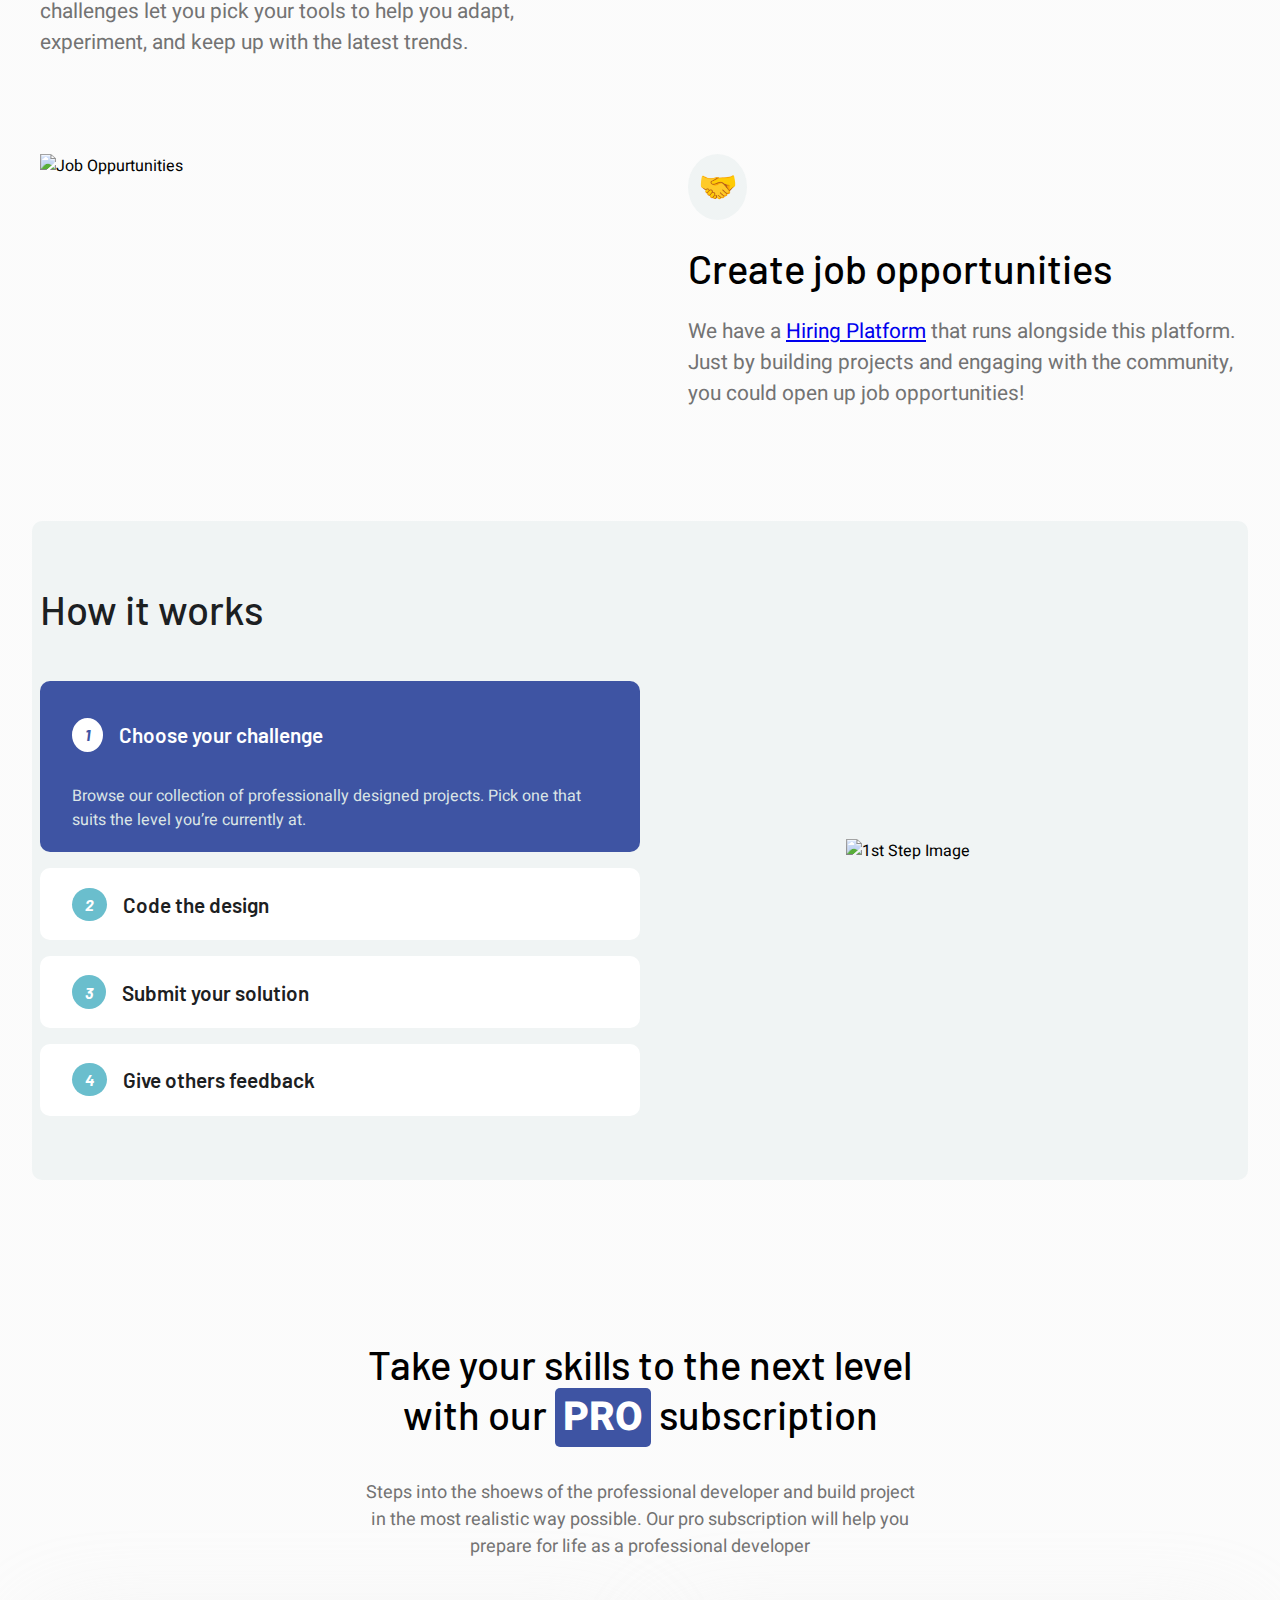
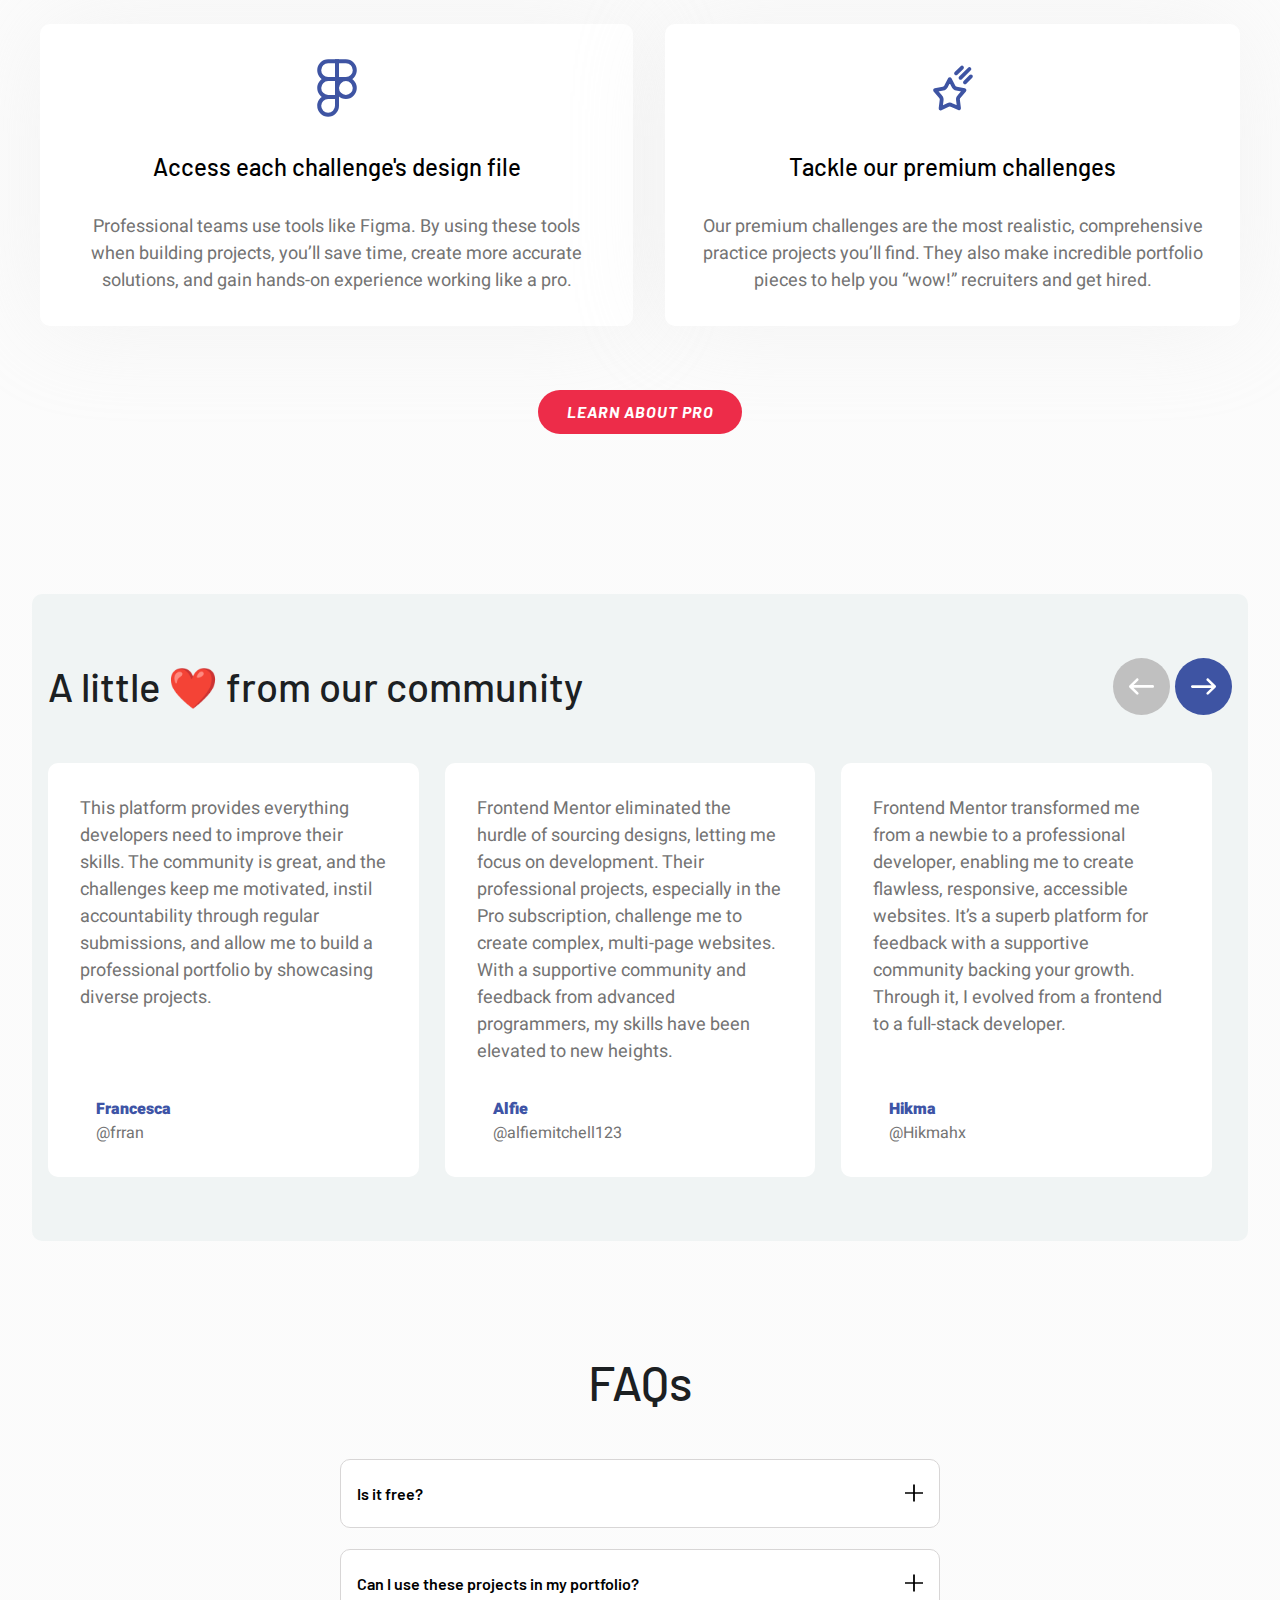
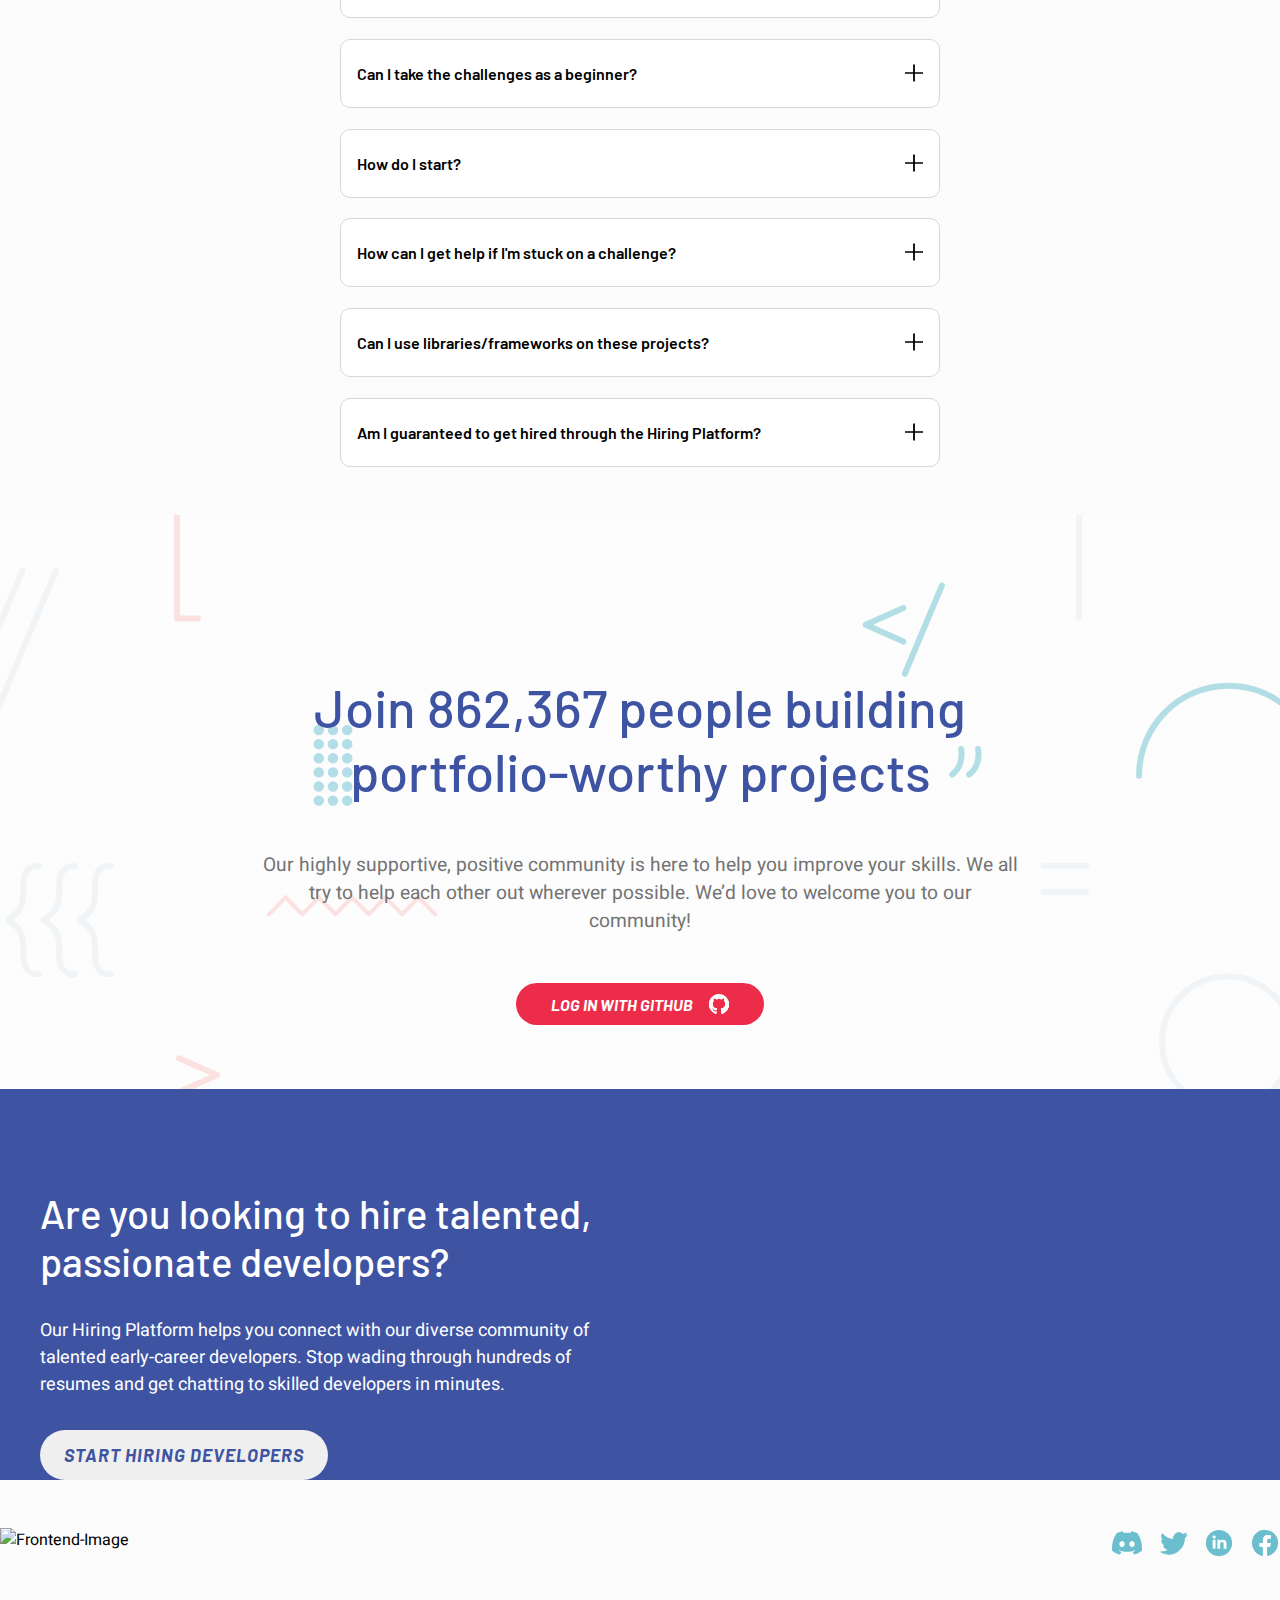
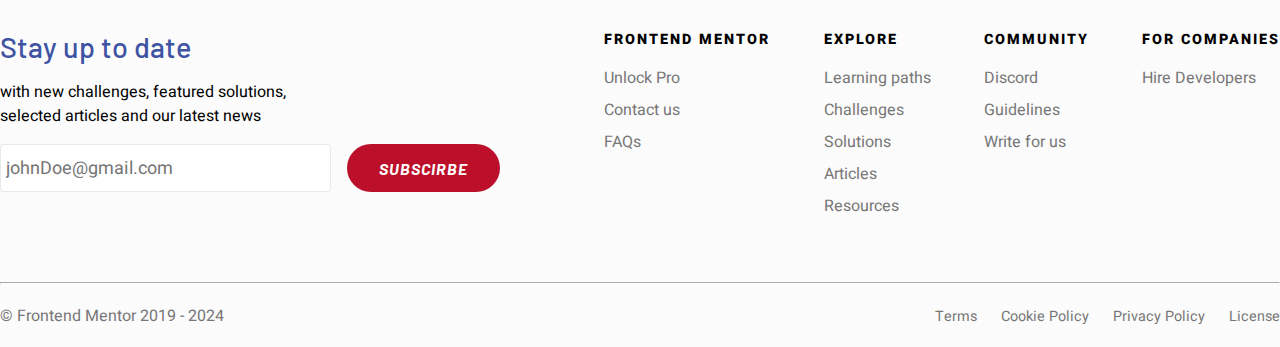
==== commit 21c0ee5b: "Message" ====
--- a/index.html
+++ b/index.html
@@ -592,12 +592,14 @@
               src="https://www.frontendmentor.io/_next/image?url=%2Fstatic%2Fimages%2Fhome-how-it-works-2.webp&w=1200&q=75"
               alt="2nd image 2"
             />
-            <img style="max-width: 90%;"
+            <img
+              style="max-width: 90%"
               class="step-image"
               src="https://www.frontendmentor.io/_next/image?url=%2Fstatic%2Fimages%2Fhome-how-it-works-3.webp&w=1200&q=75"
               alt="3rd image"
             />
-            <img style="max-width: 87%;"
+            <img
+              style="max-width: 87%"
               class="step-image"
               src="https://www.frontendmentor.io/_next/image?url=%2Fstatic%2Fimages%2Fhome-how-it-works-4.webp&w=1200&q=75"
               alt="4th image"
@@ -824,157 +826,164 @@
               </button>
             </div>
           </div>
-          <div class="owl-carousel communityBottomDiv">
-            <div class="card" data-number="1">
-              <p>
-                This platform provides everything developers need to improve
-                their skills. The community is great, and the challenges keep me
-                motivated, instil accountability through regular submissions,
-                and allow me to build a professional portfolio by showcasing
-                diverse projects.
-              </p>
-              <div class="pfp">
-                <img
-                  src="https://www.frontendmentor.io/static/images/home-avatar-francesca.webp"
-                  alt=""
-                />
-                <div>
-                  <h6>Francesca</h6>
-                  <p>@frran</p>
+
+          <div class="carousel-container">
+            <div class="carousel-wrapper">
+              <div class="carousel">
+                <div class="card carousel-item" data-number="1">
+                  <p>
+                    This platform provides everything developers need to improve
+                    their skills. The community is great, and the challenges
+                    keep me motivated, instil accountability through regular
+                    submissions, and allow me to build a professional portfolio
+                    by showcasing diverse projects.
+                  </p>
+                  <div class="pfp">
+                    <img
+                      src="https://www.frontendmentor.io/static/images/home-avatar-francesca.webp"
+                      alt=""
+                    />
+                    <div>
+                      <h6>Francesca</h6>
+                      <p>@frran</p>
+                    </div>
+                  </div>
                 </div>
-              </div>
-            </div>
-            <div class="card" data-number="2">
-              <p>
-                Frontend Mentor eliminated the hurdle of sourcing designs,
-                letting me focus on development. Their professional projects,
-                especially in the Pro subscription, challenge me to create
-                complex, multi-page websites. With a supportive community and
-                feedback from advanced programmers, my skills have been elevated
-                to new heights.
-              </p>
-              <div class="pfp">
-                <img
-                  src="https://www.frontendmentor.io/static/images/home-avatar-alfie.webp"
-                  alt=""
-                />
-                <div>
-                  <h6>Alfie</h6>
-                  <p>@alfiemitchell123</p>
+                <div class="card carousel-item" data-number="2">
+                  <p>
+                    Frontend Mentor eliminated the hurdle of sourcing designs,
+                    letting me focus on development. Their professional
+                    projects, especially in the Pro subscription, challenge me
+                    to create complex, multi-page websites. With a supportive
+                    community and feedback from advanced programmers, my skills
+                    have been elevated to new heights.
+                  </p>
+                  <div class="pfp">
+                    <img
+                      src="https://www.frontendmentor.io/static/images/home-avatar-alfie.webp"
+                      alt=""
+                    />
+                    <div>
+                      <h6>Alfie</h6>
+                      <p>@alfiemitchell123</p>
+                    </div>
+                  </div>
                 </div>
-              </div>
-            </div>
-            <div class="card" data-number="3">
-              <p>
-                Frontend Mentor transformed me from a newbie to a professional
-                developer, enabling me to create flawless, responsive,
-                accessible websites. It’s a superb platform for feedback with a
-                supportive community backing your growth. Through it, I evolved
-                from a frontend to a full-stack developer.
-              </p>
-              <div class="pfp">
-                <img
-                  src="https://www.frontendmentor.io/static/images/home-avatar-hikmah.webp"
-                  alt=""
-                />
-                <div>
-                  <h6>Hikma</h6>
-                  <p>@Hikmahx</p>
+                <div class="card carousel-item" data-number="3">
+                  <p>
+                    Frontend Mentor transformed me from a newbie to a
+                    professional developer, enabling me to create flawless,
+                    responsive, accessible websites. It’s a superb platform for
+                    feedback with a supportive community backing your growth.
+                    Through it, I evolved from a frontend to a full-stack
+                    developer.
+                  </p>
+                  <div class="pfp">
+                    <img
+                      src="https://www.frontendmentor.io/static/images/home-avatar-hikmah.webp"
+                      alt=""
+                    />
+                    <div>
+                      <h6>Hikma</h6>
+                      <p>@Hikmahx</p>
+                    </div>
+                  </div>
                 </div>
-              </div>
-            </div>
-            <div class="card" data-number="4">
-              <p>
-                Frontend Mentor has helped tremendously. Working on the newbie
-                challenges really helped me get better at building layouts.
-                Also, it increased my JavaScript skills. Working with APIs, DOM
-                manipulation, and so on greatly increased my knowledge. Would
-                totally recommend it.
-              </p>
-              <div class="pfp">
-                <img
-                  src="https://www.frontendmentor.io/static/images/home-avatar-nuel.webp"
-                  alt=""
-                />
-                <div>
-                  <h6>Nuel</h6>
-                  <p>@ijklmopffs</p>
+                <div class="card carousel-item" data-number="4">
+                  <p>
+                    Frontend Mentor has helped tremendously. Working on the
+                    newbie challenges really helped me get better at building
+                    layouts. Also, it increased my JavaScript skills. Working
+                    with APIs, DOM manipulation, and so on greatly increased my
+                    knowledge. Would totally recommend it.
+                  </p>
+                  <div class="pfp">
+                    <img
+                      src="https://www.frontendmentor.io/static/images/home-avatar-nuel.webp"
+                      alt=""
+                    />
+                    <div>
+                      <h6>Nuel</h6>
+                      <p>@ijklmopffs</p>
+                    </div>
+                  </div>
                 </div>
-              </div>
-            </div>
-            <div class="card" data-number="5">
-              <p>
-                After completing a software bootcamp, Frontend Mentor let me
-                build real-world projects, strengthening my developer skills. I
-                wouldn’t be where I am today without it.
-              </p>
-              <div class="pfp">
-                <img
-                  src="https://www.frontendmentor.io/static/images/home-avatar-michelle.webp"
-                  alt=""
-                />
-                <div>
-                  <h6>Michelle</h6>
-                  <p>@maberizk</p>
+                <div class="card carousel-item" data-number="5">
+                  <p>
+                    After completing a software bootcamp, Frontend Mentor let me
+                    build real-world projects, strengthening my developer
+                    skills. I wouldn’t be where I am today without it.
+                  </p>
+                  <div class="pfp">
+                    <img
+                      src="https://www.frontendmentor.io/static/images/home-avatar-michelle.webp"
+                      alt=""
+                    />
+                    <div>
+                      <h6>Michelle</h6>
+                      <p>@maberizk</p>
+                    </div>
+                  </div>
                 </div>
-              </div>
-            </div>
-            <div class="card" data-number="6">
-              <p>
-                As a backend developer, I sought to improve my frontend skills.
-                Frontend Mentor provided beautifully designed challenges,
-                allowing me to progress from simple components to advanced
-                responsive web pages. Enough can’t be said about the community
-                members. Their feedback has been invaluable in my journey to
-                becoming a better developer.
-              </p>
-              <div class="pfp">
-                <img
-                  src="https://www.frontendmentor.io/static/images/home-avatar-arturo.webp"
-                  alt=""
-                />
-                <div>
-                  <h6>Arturo</h6>
-                  <p>@artimys</p>
+                <div class="card carousel-item" data-number="6">
+                  <p>
+                    As a backend developer, I sought to improve my frontend
+                    skills. Frontend Mentor provided beautifully designed
+                    challenges, allowing me to progress from simple components
+                    to advanced responsive web pages. Enough can’t be said about
+                    the community members. Their feedback has been invaluable in
+                    my journey to becoming a better developer.
+                  </p>
+                  <div class="pfp">
+                    <img
+                      src="https://www.frontendmentor.io/static/images/home-avatar-arturo.webp"
+                      alt=""
+                    />
+                    <div>
+                      <h6>Arturo</h6>
+                      <p>@artimys</p>
+                    </div>
+                  </div>
                 </div>
-              </div>
-            </div>
-            <div class="card" data-number="7">
-              <p>
-                Frontend Mentor offers invaluable real-world web development
-                challenges, sharpening my HTML, CSS, and JavaScript skills. The
-                structured feedback, solutions, and vibrant community have
-                significantly impacted my learning and growth. It’s both a
-                skill-building platform and a community hub for web developers.
-              </p>
-              <div class="pfp">
-                <img
-                  src="https://www.frontendmentor.io/static/images/home-avatar-shashikant.webp"
-                  alt=""
-                />
-                <div>
-                  <h6>Shashikant</h6>
-                  <p>@shashikantdev3</p>
+                <div class="card carousel-item" data-number="7">
+                  <p>
+                    Frontend Mentor offers invaluable real-world web development
+                    challenges, sharpening my HTML, CSS, and JavaScript skills.
+                    The structured feedback, solutions, and vibrant community
+                    have significantly impacted my learning and growth. It’s
+                    both a skill-building platform and a community hub for web
+                    developers.
+                  </p>
+                  <div class="pfp">
+                    <img
+                      src="https://www.frontendmentor.io/static/images/home-avatar-shashikant.webp"
+                      alt=""
+                    />
+                    <div>
+                      <h6>Shashikant</h6>
+                      <p>@shashikantdev3</p>
+                    </div>
+                  </div>
                 </div>
-              </div>
-            </div>
-            <div class="card" data-number="8">
-              <p>
-                I began my frontend journey with Frontend Mentor’s newbie
-                challenges and progressed to more complex projects. Some of the
-                complex ones are now even in my portfolio! The supportive
-                community and the dedication of the Frontend Mentor team are
-                unmatched. I highly recommend it for newcomers and those keen on
-                improving their skills.
-              </p>
-              <div class="pfp">
-                <img
-                  src="https://www.frontendmentor.io/static/images/home-avatar-marit.webp"
-                  alt=""
-                />
-                <div>
-                  <h6>Marit</h6>
-                  <p>@Maritxx</p>
+                <div class="card carousel-item" data-number="8">
+                  <p>
+                    I began my frontend journey with Frontend Mentor’s newbie
+                    challenges and progressed to more complex projects. Some of
+                    the complex ones are now even in my portfolio! The
+                    supportive community and the dedication of the Frontend
+                    Mentor team are unmatched. I highly recommend it for
+                    newcomers and those keen on improving their skills.
+                  </p>
+                  <div class="pfp">
+                    <img
+                      src="https://www.frontendmentor.io/static/images/home-avatar-marit.webp"
+                      alt=""
+                    />
+                    <div>
+                      <h6>Marit</h6>
+                      <p>@Maritxx</p>
+                    </div>
+                  </div>
                 </div>
               </div>
             </div>
--- a/styles.css
+++ b/styles.css
@@ -11,9 +11,12 @@
   box-sizing: border-box;
   /* padding: 0 1rem; */
   background-image: linear-gradient(
-    rgba(253, 253, 253, 0.5), /* Opacity color */
-    rgba(253, 253, 253, 0.5) /* Same color for the gradient effect */
-  ), url([data-uri]) , url([data-uri]) ;
+      rgba(253, 253, 253, 0.5),
+      /* Opacity color */ rgba(253, 253, 253, 0.5)
+        /* Same color for the gradient effect */
+    ),
+    url([data-uri]),
+    url([data-uri]);
   background-repeat: no-repeat, no-repeat;
   background-position: left -5% top 1.9%, right 0% top 1.9%;
   background-repeat: no-repeat, no-repeat;
@@ -26,7 +29,7 @@
   width: 2.5rem;
   height: 2.5rem;
   color: #ffffff;
-  background-color: #3E54A3;
+  background-color: #3e54a3;
   border-radius: 5px;
   position: fixed;
   bottom: 5rem;
@@ -117,11 +120,11 @@
 }
 
 nav a::before {
-  content: '';
+  content: "";
   position: absolute;
   width: 0;
   height: 2px;
-  background-color: #ED2C49;
+  background-color: #ed2c49;
   top: 120%;
   left: 50%;
   transform: translateX(-50%); /* Center the underline */
@@ -144,8 +147,7 @@
   gap: 1rem;
   margin: 1rem auto;
   padding: 6rem 0;
-z-index: 2;
-  
+  z-index: 2;
 }
 .hero div h1 {
   font-family: "Barlow", sans-serif;
@@ -200,8 +202,8 @@
 
 /* //////////////////////////////////////////////////////////// */
 
-main .reviewsColorContainer{
-  background: linear-gradient(to bottom, #FCFCFC, #F0F4F5);
+main .reviewsColorContainer {
+  background: linear-gradient(to bottom, #fcfcfc, #f0f4f5);
   margin: 7rem 2rem;
   border-radius: 10px;
   padding: 0 2rem;
@@ -479,7 +481,6 @@
   align-items: center;
   justify-content: center;
   transition: all 1s ease;
-
 }
 .workingRightDiv img {
   display: none; /* Hide all images by default */
@@ -490,8 +491,6 @@
 .workingRightDiv img.active {
   display: block; /* Show the active image */
 }
-
-
 
 /* ////////////////////////////////////////////////////////// */
 .pro {
@@ -632,12 +631,12 @@
   display: flex;
   flex-direction: column;
   background-color: white;
-  flex: 0 0 32.33%;
+  /* flex: 0 0 32.33%; */
   justify-content: space-between;
-  gap: 3rem;
+  gap: 2rem;
   padding: 2rem;
   border-radius: 10px;
-  display: none;
+  /* display: none; */
   user-select: none;
 }
 
@@ -655,6 +654,30 @@
 .community .card .pfp p {
   font-size: medium;
 }
+
+.carousel-container {
+  position: relative;
+  overflow: hidden; /* Hide overflowing items */
+  width: 100%;
+  margin: 0 auto; /* Center the carousel */
+}
+
+.carousel-wrapper {
+  overflow: hidden; /* Hide overflowing content */
+}
+
+.carousel {
+  display: flex;
+  transition: transform 0.3s ease; /* Smooth transition for scrolling */
+  display: flex;
+  gap: 1.6rem;
+}
+
+.carousel-item {
+  min-width: 31.33%; /* Show 3 items at a time */
+  box-sizing: border-box;
+  padding: 10px; /* Space around items */
+}
 /* /////////////////////////////////////////////////////////////////  */
 
 .faqs {
@@ -698,7 +721,6 @@
 
 .faqs details p {
   color: #737373;
-
 }
 
 .faqs details h6 {
@@ -719,10 +741,10 @@
   display: inline;
 }
 
-.faqs .closed-icon{
+.faqs .closed-icon {
   transition: transform 0.3s ease;
 }
-details[open] .closed-icon{
+details[open] .closed-icon {
   transform: rotate(225deg);
 }
 
@@ -737,23 +759,22 @@
   transition: max-height 2s ease;
 }
 
-
-
 /* //////////////////////////////////////////////////////////// */
 
-.backgroundSvg{
+.backgroundSvg {
   padding-top: 10rem;
   padding-bottom: 4rem;
-   background-image:linear-gradient(
-    rgba(253, 253, 253, 0.5), /* Opacity color */
-    rgba(253, 253, 253, 0.5) /* Same color for the gradient effect */
-  ), url([data-uri]) , url([data-uri]) ;
+  background-image: linear-gradient(
+      rgba(253, 253, 253, 0.5),
+      /* Opacity color */ rgba(253, 253, 253, 0.5)
+        /* Same color for the gradient effect */
+    ),
+    url([data-uri]),
+    url([data-uri]);
   background-repeat: no-repeat, no-repeat;
   background-position: left -5% top 80%, right -5% top 30%;
   background-repeat: no-repeat, no-repeat;
 }
-
-
 
 .portfolio {
   width: 100%;
@@ -808,10 +829,10 @@
   background-color: #3e54a3;
   padding-top: 5rem;
   background-image: url(https://www.frontendmentor.io/static/images/bg-layer-2.svg);
-background-repeat: no-repeat;
-background-position: right 0% top 3%;
-}
-.hiring::after{
+  background-repeat: no-repeat;
+  background-position: right 0% top 3%;
+}
+.hiring::after {
   background-color: rgba(0, 0, 0, 0.1);
   z-index: -1;
 }
@@ -923,11 +944,11 @@
   gap: 1rem;
 }
 
-footer .section2 .subscribeDiv h4{
-font-size: 1.8rem;
-font-family: "barlow";
-font-weight: 500;
-color: #3E54A3;
+footer .section2 .subscribeDiv h4 {
+  font-size: 1.8rem;
+  font-family: "barlow";
+  font-weight: 500;
+  color: #3e54a3;
 }
 
 footer .section2 button {
@@ -942,31 +963,31 @@
   letter-spacing: 1px;
   padding: 0.8rem 2rem;
   height: 3rem;
- 
-}
-
-footer .section2 input{
-  width: 60%; font-size: medium; padding: 0.5rem;
+}
+
+footer .section2 input {
+  width: 60%;
+  font-size: medium;
+  padding: 0.5rem;
   /* height: 3rem; */
   border-radius: 3px;
   border: 1px solid #e9e9e9;
 }
 
-footer .section2 .linkDiv h6{
+footer .section2 .linkDiv h6 {
   font-size: 0.9rem;
   letter-spacing: 2px;
-  font-weight:800;
-}
-footer .section2 .linkDiv a{
+  font-weight: 800;
+}
+footer .section2 .linkDiv a {
   text-decoration: none;
   color: #777777;
 }
-footer .section2 .linkDiv a:hover{
- text-decoration: underline;
-}
-
-
-footer .section3{
+footer .section2 .linkDiv a:hover {
+  text-decoration: underline;
+}
+
+footer .section3 {
   width: 100%;
   max-width: 88rem;
   margin: 1.2rem auto;
@@ -990,6 +1011,6 @@
   text-decoration: underline;
 }
 
-footer  hr {
-border-color: #fcfffe;
-}
+footer hr {
+  border-color: #fcfffe;
+}
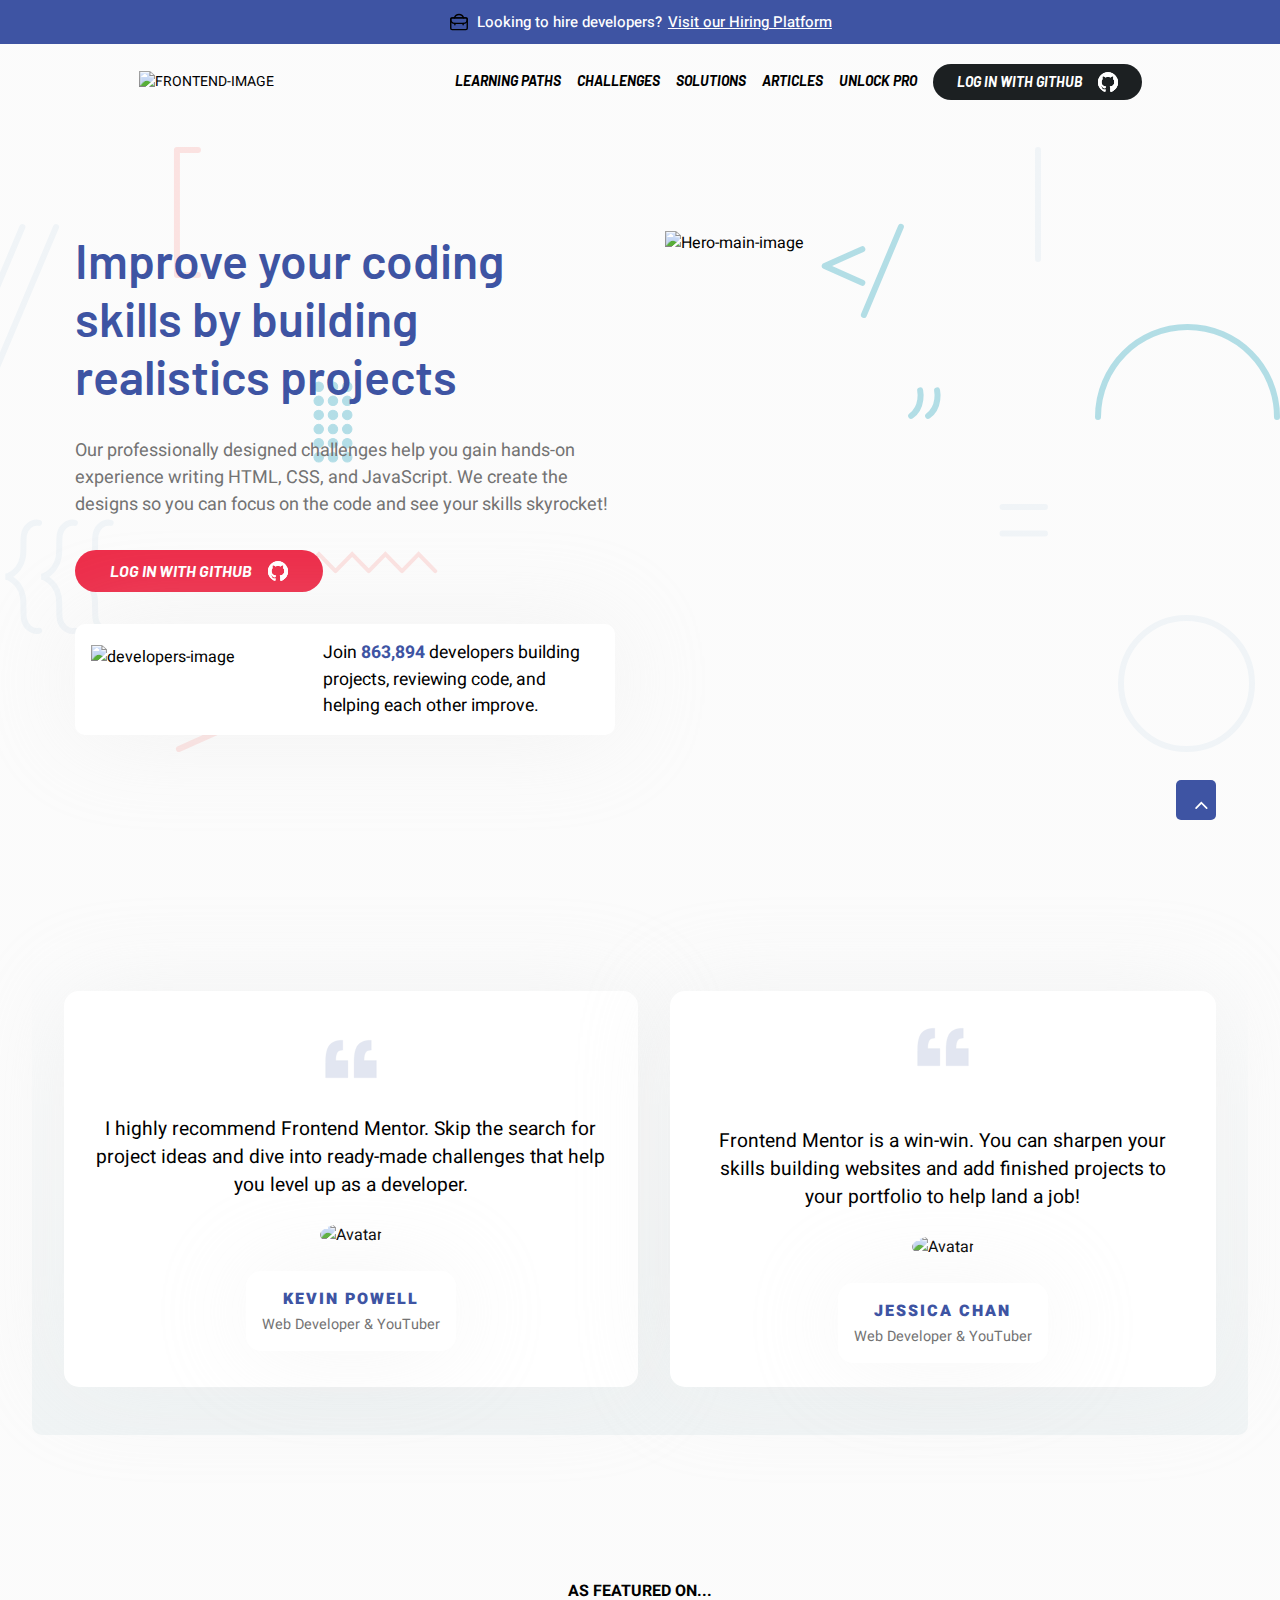
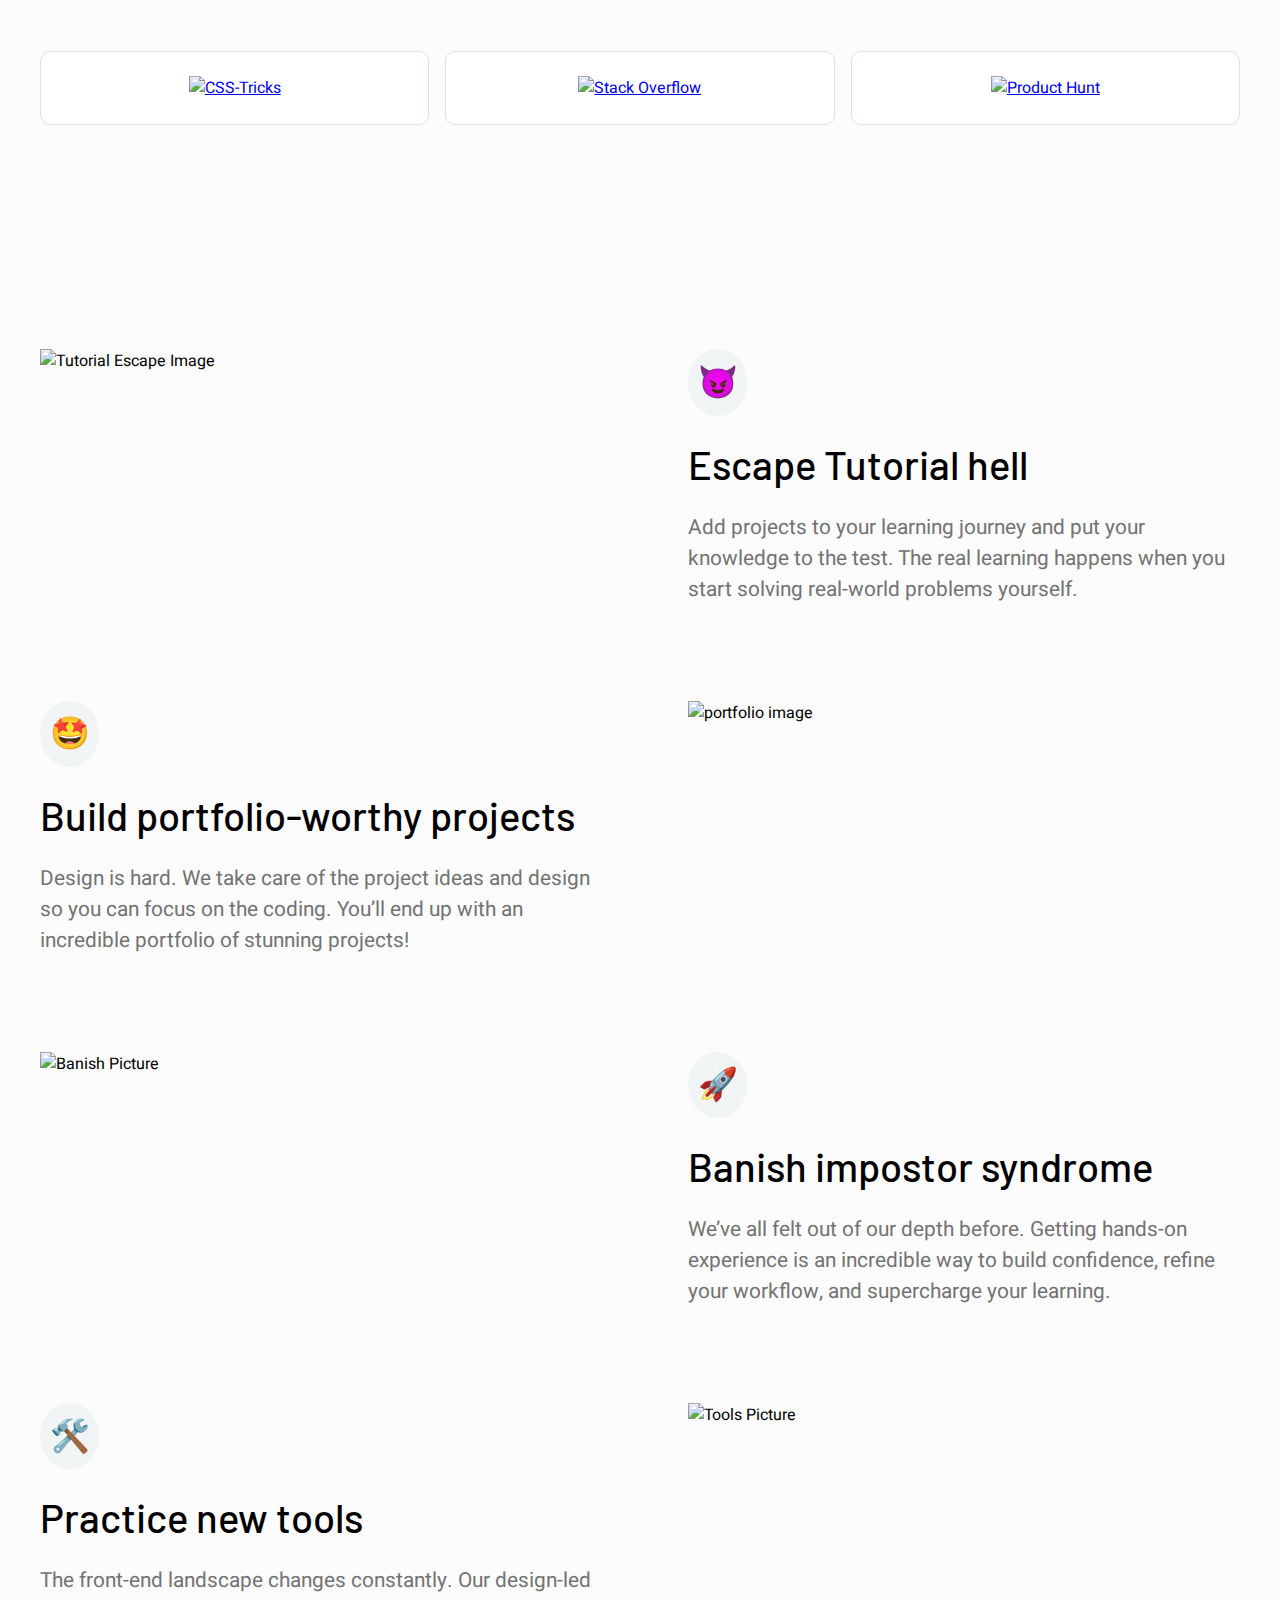
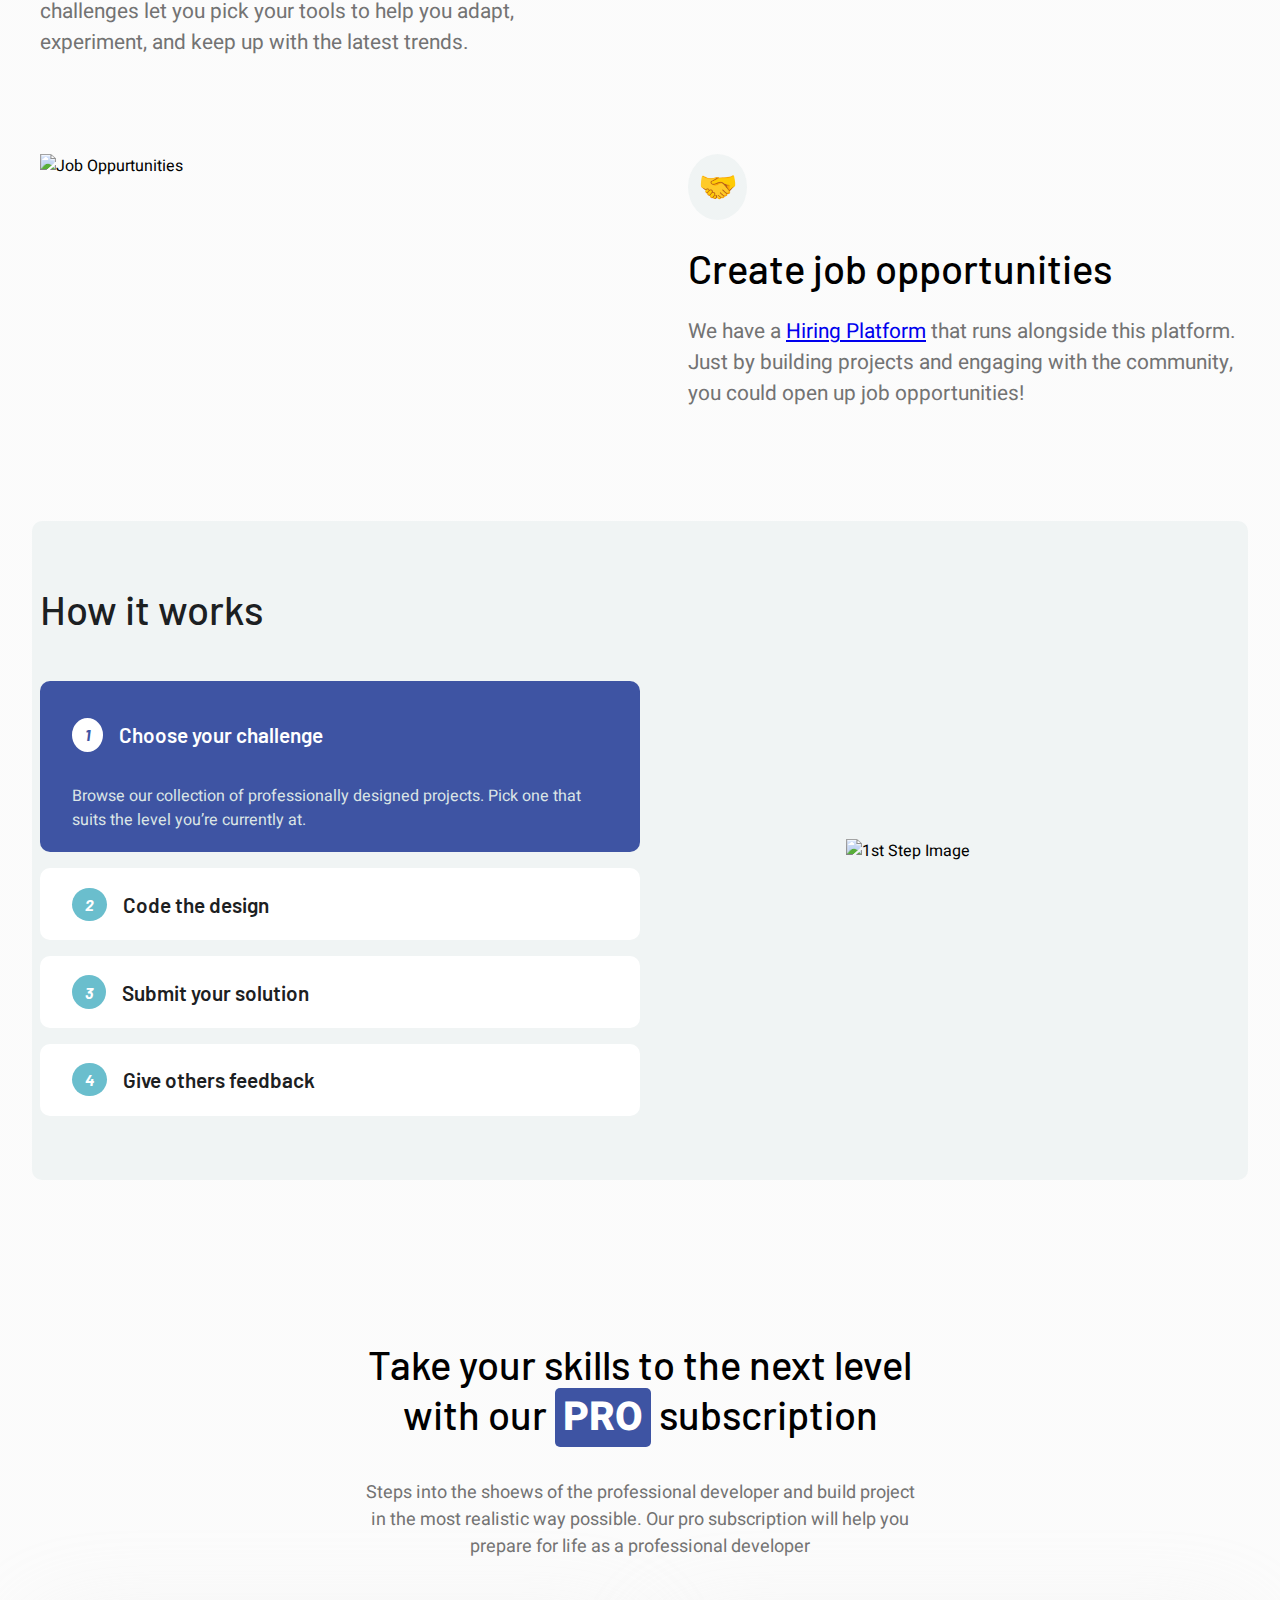
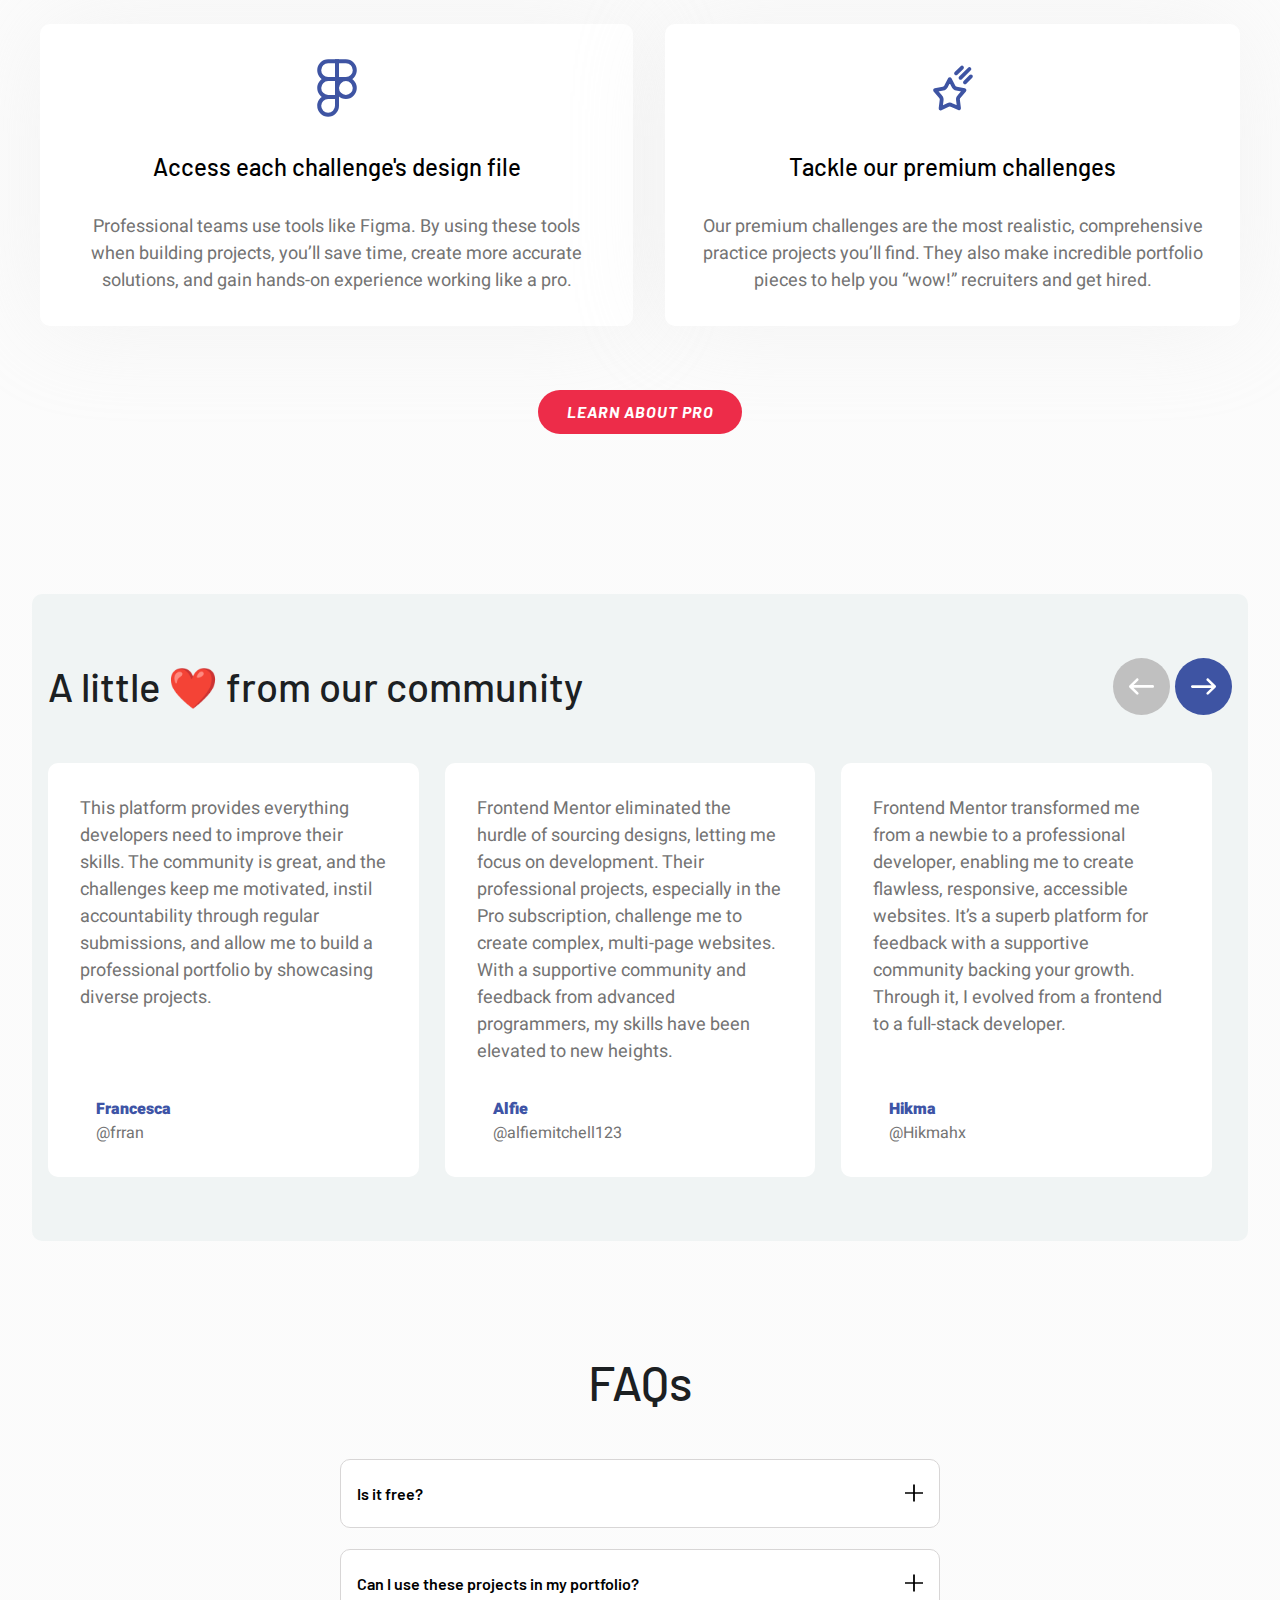
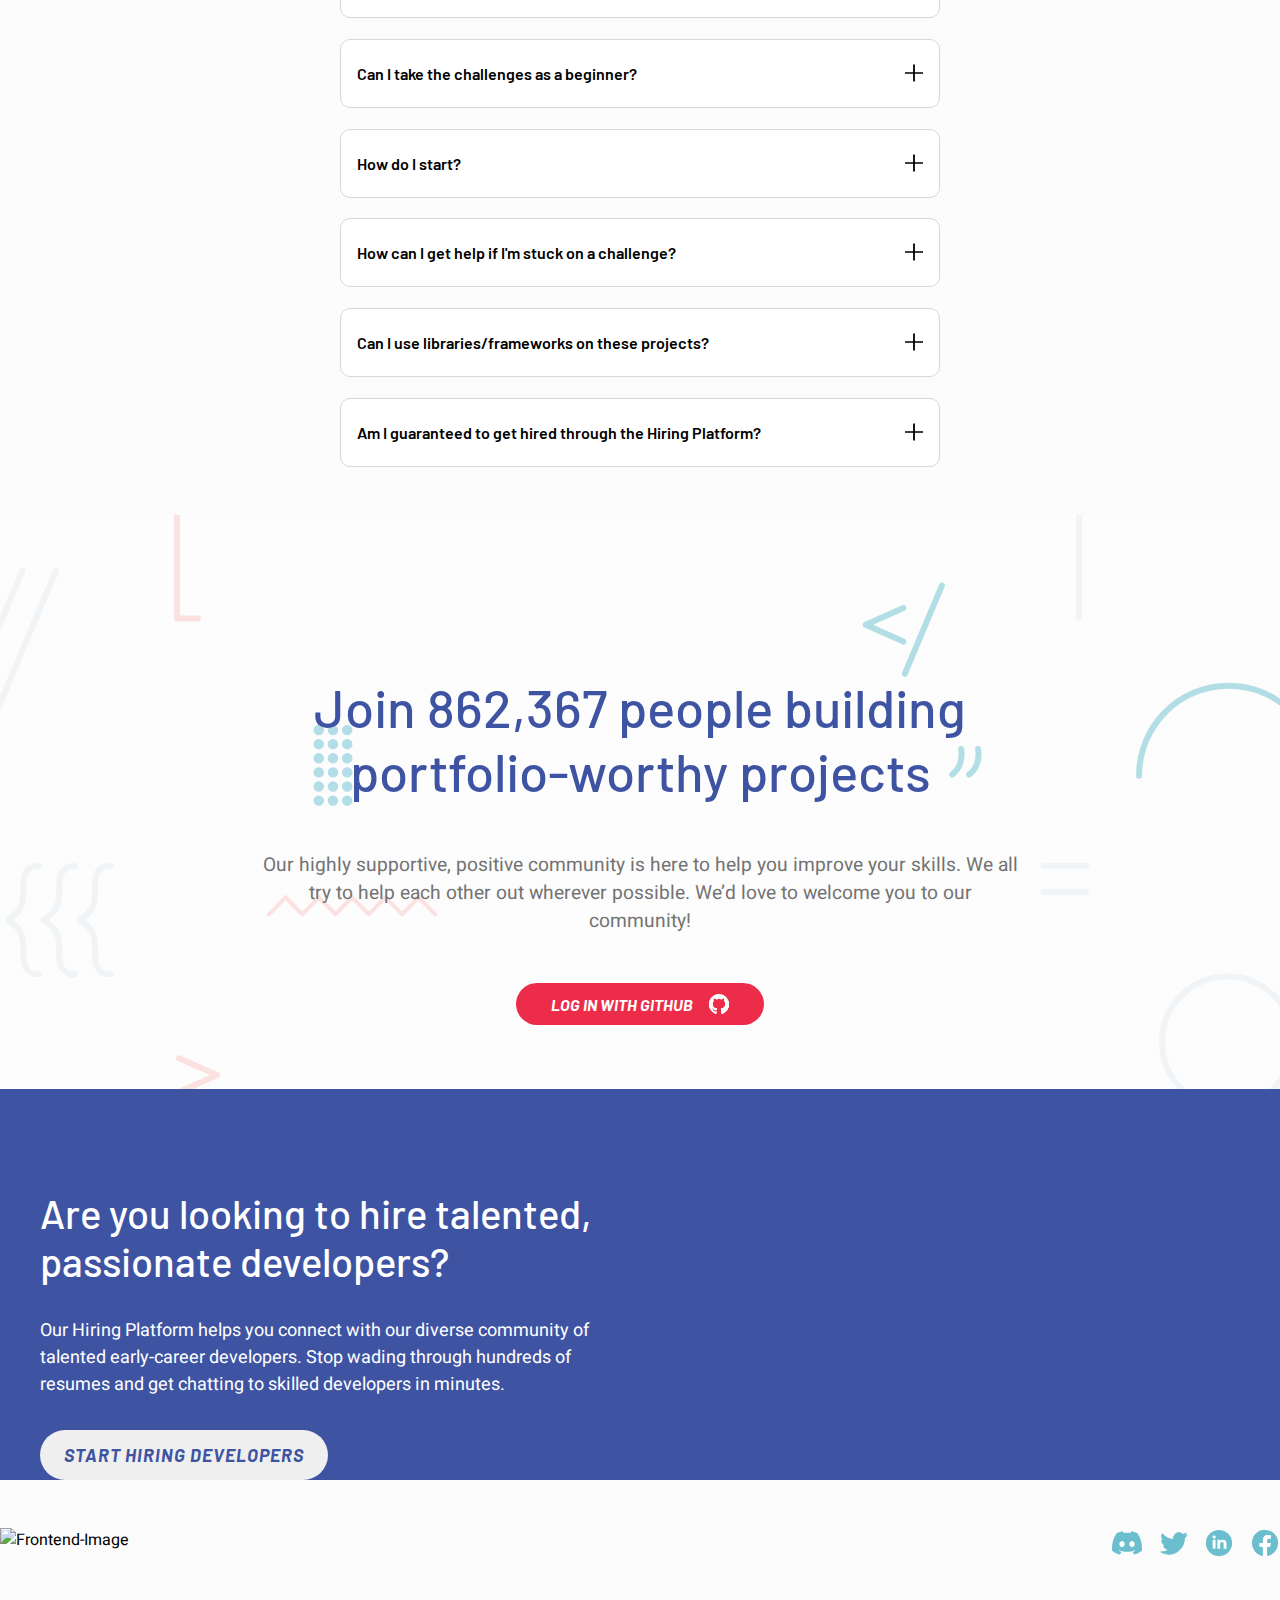
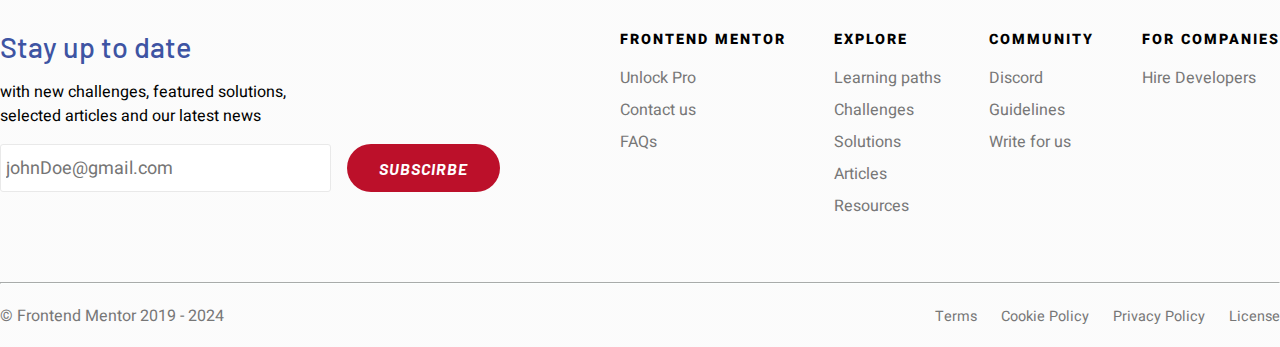
==== commit 44434095: "Meduim Devices footer responsive remaiaing and mobiloe responsive remainaing" ====
--- a/index.html
+++ b/index.html
@@ -6,6 +6,12 @@
     <title>
       Frontend Mentor | Front-end coding challenges using a real-life workflow
     </title>
+    <link
+      rel="icon"
+      href="/images/laptop-computer-coding-code-script-svgrepo-com.png"
+      type="image/x-icon"
+    />
+
     <link
       rel="stylesheet"
       href="https://cdnjs.cloudflare.com/ajax/libs/font-awesome/6.0.0-beta3/css/all.min.css"
@@ -108,10 +114,20 @@
     <!-- nav -->
     <nav>
       <div>
-        <img
+        <img id="navLogoImage"
           src="https://www.frontendmentor.io/static/images/logo-desktop.svg"
           alt="Frontend-Image"
         />
+      </div>
+
+      <div
+        class="drawerDiv"
+        data-state="closed"
+        onclick="drawerClicked(); mobileDrawerClicked();"
+      >
+        <div id="one" class="diver"></div>
+        <div id="two" class="diver"></div>
+        <div id="three" class="diver"></div>
       </div>
       <div>
         <div>
@@ -186,6 +202,287 @@
         </div>
       </div>
     </nav>
+    <div class="mobileDrawer">
+      <ul>
+        <hr />
+        <li>
+          <svg
+            fill="#000000"
+            width="30px"
+            height="30px"
+            viewBox="0 0 24.00 24.00"
+            id="up-trend"
+            data-name="Line Color"
+            xmlns="http://www.w3.org/2000/svg"
+            class="icon line-color"
+          >
+            <g id="SVGRepo_bgCarrier" stroke-width="0"></g>
+            <g
+              id="SVGRepo_tracerCarrier"
+              stroke-linecap="round"
+              stroke-linejoin="round"
+            ></g>
+            <g id="SVGRepo_iconCarrier">
+              <polyline
+                id="primary"
+                points="21 6 14 13 11 10 3 18"
+                style="
+                  fill: none;
+                  stroke: #000000;
+                  stroke-linecap: round;
+                  stroke-linejoin: round;
+                  stroke-width: 0.8399999999999999;
+                "
+              ></polyline>
+              <polyline
+                id="secondary"
+                points="21 10 21 6 17 6"
+                style="
+                  fill: none;
+                  stroke: #000000;
+                  stroke-linecap: round;
+                  stroke-linejoin: round;
+                  stroke-width: 0.8399999999999999;
+                "
+              ></polyline>
+            </g>
+          </svg>
+          <a href="#LearningPaths">Learning Paths</a>
+        </li>
+        <hr />
+
+        <li>
+          <svg
+            version="1.1"
+            id="Icons"
+            xmlns="http://www.w3.org/2000/svg"
+            xmlns:xlink="http://www.w3.org/1999/xlink"
+            viewBox="0 0 32 32"
+            xml:space="preserve"
+            width="30px"
+            height="30px"
+            fill="#000000"
+          >
+            <g id="SVGRepo_bgCarrier" stroke-width="0"></g>
+            <g
+              id="SVGRepo_tracerCarrier"
+              stroke-linecap="round"
+              stroke-linejoin="round"
+            ></g>
+            <g id="SVGRepo_iconCarrier">
+              <style type="text/css">
+                .st0 {
+                  fill: none;
+                  stroke: #000000;
+                  stroke-width: 2;
+                  stroke-linecap: round;
+                  stroke-linejoin: round;
+                  stroke-miterlimit: 10;
+                }
+                .st1 {
+                  fill: none;
+                  stroke: #000000;
+                  stroke-width: 2;
+                  stroke-linejoin: round;
+                  stroke-miterlimit: 10;
+                }
+              </style>
+              <path
+                class="st0"
+                d="M27,29h-7c-1.1,0-2-0.9-2-2V12c0-1.1,0.9-2,2-2h7c1.1,0,2,0.9,2,2v15C29,28.1,28.1,29,27,29z"
+              ></path>
+              <line class="st0" x1="18" y1="23" x2="29" y2="23"></line>
+              <line class="st0" x1="22" y1="26" x2="25" y2="26"></line>
+              <polyline class="st0" points="26,6 6,6 6,17 "></polyline>
+              <polyline class="st0" points="15,20 5,20 3,24 15,24 "></polyline>
+            </g></svg><a href="#challenges">Challenges</a>
+        </li>
+        <hr />
+
+        <li>
+          <svg
+            height="30px"
+            width="30px"
+            version="1.1"
+            id="Capa_1"
+            xmlns="http://www.w3.org/2000/svg"
+            xmlns:xlink="http://www.w3.org/1999/xlink"
+            viewBox="0 0 502.664 502.664"
+            xml:space="preserve"
+            fill="#000000"
+          >
+            <g id="SVGRepo_bgCarrier" stroke-width="0"></g>
+            <g
+              id="SVGRepo_tracerCarrier"
+              stroke-linecap="round"
+              stroke-linejoin="round"
+            ></g>
+            <g id="SVGRepo_iconCarrier">
+              <g>
+                <g>
+                  <path
+                    style="fill: #010002"
+                    d="M153.821,358.226L0,274.337v-46.463l153.821-83.414v54.574L46.636,250.523l107.185,53.431 C153.821,303.954,153.821,358.226,153.821,358.226z"
+                  ></path>
+                  <path
+                    style="fill: #010002"
+                    d="M180.094,387.584L282.103,115.08h32.227L212.084,387.584H180.094z"
+                  ></path>
+                  <path
+                    style="fill: #010002"
+                    d="M348.843,358.226v-54.272l107.164-52.999l-107.164-52.59v-53.927l153.821,83.522v46.183 L348.843,358.226z"
+                  ></path>
+                </g>
+                <g></g>
+                <g></g>
+                <g></g>
+                <g></g>
+                <g></g>
+                <g></g>
+                <g></g>
+                <g></g>
+                <g></g>
+                <g></g>
+                <g></g>
+                <g></g>
+                <g></g>
+                <g></g>
+                <g></g>
+              </g>
+            </g>
+          </svg>
+          <a href="#solutions">Solutions</a>
+        </li>
+        <hr />
+
+        <li>
+          <svg
+            width="30px"
+            height="30px"
+            viewBox="0 0 32 32"
+            fill="none"
+            xmlns="http://www.w3.org/2000/svg"
+          >
+            <g id="SVGRepo_bgCarrier" stroke-width="0"></g>
+            <g
+              id="SVGRepo_tracerCarrier"
+              stroke-linecap="round"
+              stroke-linejoin="round"
+            ></g>
+            <g id="SVGRepo_iconCarrier">
+              <g clip-path="url(#clip0_901_889)">
+                <path
+                  d="M7 25V2.005C7 2.005 7 1 8 1H30C30 1 31 1.005 31 2.005V28.005C31 28.005 31 31 28 31H4C4 31 1 31.005 1 27.005V12.005C1 12.005 1 11 2 11H4M13 7H18M13 11H25M13 15H25M13 19H25M13 23H25"
+                  stroke="#000000"
+                  stroke-width="1.088"
+                  stroke-linecap="round"
+                  stroke-linejoin="round"
+                ></path>
+              </g>
+              <defs>
+                <clipPath id="clip0_901_889">
+                  <rect width="32" height="32" fill="white"></rect>
+                </clipPath>
+              </defs>
+            </g>
+          </svg>
+          <a href="#Articles">Articles</a>
+        </li>
+        <hr />
+
+        <li>
+          <svg
+            fill="#000000"
+            width="30px"
+            height="30px"
+            viewBox="0 0 256 256"
+            xmlns="http://www.w3.org/2000/svg"
+            stroke="#000000"
+            stroke-width="0.00256"
+          >
+            <g id="SVGRepo_bgCarrier" stroke-width="0"></g>
+            <g
+              id="SVGRepo_tracerCarrier"
+              stroke-linecap="round"
+              stroke-linejoin="round"
+            ></g>
+            <g id="SVGRepo_iconCarrier">
+              <path
+                d="M82.757 128l-8.662-15.546C59.565 86.38 59.273 59.84 84.248 46.56l12.318-6.533c27.248-13.823 47.58 1.422 62.114 27.505l17.307 31.062-14.612 7.413c-.95.482-6.824-12.246-15.349-27.546l-1.959-3.516c-10.23-18.36-18.63-29.368-38.728-19.173l-11.12 5.508c-25.096 12.71-9.972 35.728-5.5 43.756l1.96 3.515L101.515 128h82.478c4.416 0 8.007 3.586 8.007 8.01v84.98c0 4.43-3.585 8.01-8.007 8.01H72.007c-4.416 0-8.007-3.586-8.007-8.01v-84.98c0-4.43 3.585-8.01 8.007-8.01h10.75zM176 148.316c0-2.384-1.547-4.316-3.46-4.316H83.46c-1.911 0-3.46 1.936-3.46 4.316v60.368c0 2.384 1.547 4.316 3.46 4.316h89.08c1.911 0 3.46-1.936 3.46-4.316v-60.368z"
+                fill-rule="evenodd"
+              ></path>
+            </g>
+          </svg>
+          <a href="#unlockPro">Unlock Pro</a>
+        </li>
+        <hr />
+
+        <li>
+          <div class="buttonDiv">
+            <p>LOG IN WITH GITHUB</p>
+            <svg
+              height="20px"
+              width="20px"
+              version="1.1"
+              id="Layer_1"
+              xmlns="http://www.w3.org/2000/svg"
+              xmlns:xlink="http://www.w3.org/1999/xlink"
+              viewBox="0 0 496 496"
+              xml:space="preserve"
+              fill="#ffffff"
+            >
+              <g id="SVGRepo_bgCarrier" stroke-#ffffffidth="0"></g>
+              <g
+                id="SVGRepo_tracerCarrier"
+                stroke-linecap="round"
+                stroke-linejoin="round"
+              ></g>
+              <g id="SVGRepo_iconCarrier">
+                <path
+                  id="SVGCleanerId_0"
+                  style="fill: #ffffff"
+                  d="M247.992,5.163C111.048,5.163,0,116.627,0,254.163 c0,109.992,71.048,203.32,169.632,236.24c12.392,2.296,16.912-5.392,16.912-12c0-5.904-0.216-21.56-0.336-42.344 c-69,15.064-83.552-33.376-83.552-33.376c-11.264-28.768-27.52-36.408-27.52-36.408c-22.528-15.456,1.696-15.16,1.696-15.16 c24.88,1.752,37.976,25.672,37.976,25.672c22.144,38.048,58.064,27.048,72.192,20.672c2.232-16.08,8.656-27.064,15.736-33.28 c-55.056-6.296-112.944-27.64-112.944-123.04c0-27.176,9.656-49.408,25.52-66.832c-2.568-6.296-11.072-31.6,2.416-65.872 c0,0,20.832-6.688,68.2,25.52c19.784-5.52,41-8.28,62.096-8.392c21.048,0.112,42.28,2.864,62.096,8.392 c47.328-32.208,68.128-25.52,68.128-25.52c13.52,34.272,5.016,59.576,2.456,65.872c15.904,17.424,25.504,39.648,25.504,66.832 c0,95.64-57.984,116.68-113.232,122.856c8.904,7.688,16.832,22.872,16.832,46.112c0,33.296-0.296,60.128-0.296,68.296 c0,6.672,4.472,14.424,17.048,11.968C425.016,457.387,496,364.123,496,254.163C496,116.627,384.952,5.163,247.992,5.163z"
+                ></path>
+                <g>
+                  <path
+                    id="SVGCleanerId_0_1_"
+                    style="fill: #ffffff"
+                    d="M247.992,5.163C111.048,5.163,0,116.627,0,254.163 c0,109.992,71.048,203.32,169.632,236.24c12.392,2.296,16.912-5.392,16.912-12c0-5.904-0.216-21.56-0.336-42.344 c-69,15.064-83.552-33.376-83.552-33.376c-11.264-28.768-27.52-36.408-27.52-36.408c-22.528-15.456,1.696-15.16,1.696-15.16 c24.88,1.752,37.976,25.672,37.976,25.672c22.144,38.048,58.064,27.048,72.192,20.672c2.232-16.08,8.656-27.064,15.736-33.28 c-55.056-6.296-112.944-27.64-112.944-123.04c0-27.176,9.656-49.408,25.52-66.832c-2.568-6.296-11.072-31.6,2.416-65.872 c0,0,20.832-6.688,68.2,25.52c19.784-5.52,41-8.28,62.096-8.392c21.048,0.112,42.28,2.864,62.096,8.392 c47.328-32.208,68.128-25.52,68.128-25.52c13.52,34.272,5.016,59.576,2.456,65.872c15.904,17.424,25.504,39.648,25.504,66.832 c0,95.64-57.984,116.68-113.232,122.856c8.904,7.688,16.832,22.872,16.832,46.112c0,33.296-0.296,60.128-0.296,68.296 c0,6.672,4.472,14.424,17.048,11.968C425.016,457.387,496,364.123,496,254.163C496,116.627,384.952,5.163,247.992,5.163z"
+                  ></path>
+                </g>
+                <g>
+                  <path
+                    style="fill: #ffffff"
+                    d="M378.496,109.131c13.128,33.904,4.752,58.928,2.2,65.176c15.904,17.424,25.504,39.648,25.504,66.832 c0,95.64-57.984,116.68-113.232,122.856c8.904,7.688,16.832,22.872,16.832,46.112c0,33.296-0.296,60.128-0.296,68.296 c0,6.672,4.472,14.424,17.048,11.968C425.016,457.387,496,364.123,496,254.163c0-29.56-5.152-57.896-14.568-84.2 C447.24,133.963,409.184,109.987,378.496,109.131z"
+                  ></path>
+                  <path
+                    style="fill: #ffffff"
+                    d="M192.976,377.323c2.784-5.616,6.184-9.984,9.76-13.144c-30.176-3.456-61.168-11.512-83.048-33.744 C136.52,358.451,163.928,371.195,192.976,377.323z"
+                  ></path>
+                </g>
+                <path
+                  style="fill: #ffffff"
+                  d="M12.912,270.947c0-137.536,111.048-249,247.992-249c76.04,0,144.056,34.392,189.536,88.488 C405.52,46.755,331.616,5.163,247.992,5.163C111.048,5.163,0,116.627,0,254.163c0,61.32,22.12,117.424,58.752,160.792 C29.944,374.291,12.912,324.643,12.912,270.947z"
+                ></path>
+                <path
+                  style="fill: #ffffff"
+                  d="M322.712,426.899c0-23.232-7.928-38.44-16.832-46.128c55.248-6.16,113.24-27.216,113.24-122.848 c0-27.184-9.6-49.4-25.52-66.824c2.576-6.296,11.096-31.608-2.456-65.872c0,0-2.576-0.792-7.896-0.488 c5.808,25.84-0.416,44.32-2.552,49.568c15.904,17.424,25.504,39.648,25.504,66.832c0,95.64-57.984,116.68-113.232,122.856 c8.904,7.688,16.832,22.872,16.832,46.112c0,33.296-0.296,60.128-0.296,68.296c0,5.872,3.496,12.568,12.92,12.408 C322.488,479.555,322.712,455.659,322.712,426.899z"
+                ></path>
+                <path
+                  style="fill: #ffffff"
+                  d="M117.464,423.995c5.208,10.72,22.712,36.4,68.888,30.992c-0.064-5.648-0.112-11.976-0.144-18.928 C150.584,443.835,129.552,434.667,117.464,423.995z"
+                ></path>
+                <path
+                  style="fill: #ffffff"
+                  d="M126.368,391.387c-1.592-2.4-4.576-6.472-8.904-10.544 C120.272,385.011,123.256,388.507,126.368,391.387z"
+                ></path>
+              </g>
+            </svg>
+          </div>
+        </li>
+        <hr />
+      </ul>
+    </div>
     <!-- her0 -->
     <div class="hero">
       <div class="leftDiv">
@@ -1693,6 +1990,7 @@
             <button>SUBSCIRBE</button>
           </div>
         </div>
+        <div class="linkDivWrapper">
         <div class="linkDiv">
           <h6>FRONTEND MENTOR</h6>
           <div>
@@ -1733,6 +2031,7 @@
             </ul>
           </div>
         </div>
+      </div>
       </section>
       <hr />
       <section class="section3">
--- a/styles.css
+++ b/styles.css
@@ -50,7 +50,7 @@
   height: 1.8rem;
   padding: 10px 0 0 10px;
 }
-
+/* ////////////////////////////////////////////////////////// */
 header {
   display: flex;
   justify-content: center;
@@ -135,8 +135,64 @@
   width: 100%;
   transform: translateX(-50%) scaleX(1); /* Keep centered and expand */
 }
+nav .drawerDiv {
+  display: flex;
+  flex-direction: column;
+  gap: 0.3rem;
+  display: none;
+}
+nav .diver {
+  width: fit-content;
+  background-color: black;
+  transition: transform 0.5s ease, opacity 0.5s ease;
+  transform-origin: center center;
+  height: 3px;
+  width: 1.8rem;
+}
 
 /* ///////////////////////////////////////////////////////////////// */
+/* Mobile Drawer */
+
+.mobileDrawer {
+  display: none;
+  background-color: white;
+  z-index: 1;
+}
+
+.mobileDrawer a {
+  text-decoration: none;
+  font-family: "Barlow";
+  color: black;
+  font-style: italic;
+  font-weight: 600;
+}
+
+.mobileDrawer li {
+  list-style: none;
+  display: flex;
+  align-items: center;
+  gap: 1rem;
+  padding: 0.6rem 0.5rem;
+}
+
+.mobileDrawer .buttonDiv {
+  display: flex;
+  gap: 1rem;
+  background-color: #1c2022;
+  color: white;
+  padding: 0.5rem 1.5rem;
+  border-radius: 2rem;
+  align-items: center;
+  justify-content: center;
+}
+
+.mobileDrawer .buttonDiv p {
+  font-family: "Barlow", sans-serif;
+  font-weight: 700;
+  font-style: italic;
+  /* font-size: 15px; */
+}
+/* ////////////////////////////////////////////////////////////////////////////// */
 
 .hero {
   display: flex;
@@ -186,6 +242,8 @@
 .hero .flexRow2 {
   display: flex;
   background-color: white;
+  box-shadow: 0 1px 100px 1px rgba(224, 224, 224, 0.3);
+
   gap: 2rem;
   padding: 1rem;
   border-radius: 10px;
@@ -927,6 +985,10 @@
   display: flex;
   justify-content: space-between;
 }
+
+footer .section2 .linkDivWrapper{
+  display: flex; gap: 3rem;
+}
 footer .section2 .linkDiv {
   display: flex;
   flex-direction: column;
@@ -987,6 +1049,7 @@
   text-decoration: underline;
 }
 
+
 footer .section3 {
   width: 100%;
   max-width: 88rem;
@@ -1014,3 +1077,315 @@
 footer hr {
   border-color: #fcfffe;
 }
+
+/* Large screen breakpoint */
+
+@media screen and (max-width: 1024px) {
+  body {
+    background-image: linear-gradient(
+        rgba(253, 253, 253, 0.6),
+        /* Opacity color */ rgba(253, 253, 253, 0.6)
+          /* Same color for the gradient effect */
+      ),
+      url([data-uri]),
+      url([data-uri]);
+  }
+  nav {
+    display: flex;
+    justify-content: space-between;
+    align-items: center;
+    padding: 1.2rem 3rem;
+    max-width: 140rem;
+    margin: 0 auto;
+    font-size: 13px;
+    text-transform: uppercase;
+  }
+
+  /* /////////////////////////////////////////////////////////// */
+
+  .hero {
+    display: flex;
+    flex-direction: column;
+  }
+  .hero {
+    width: 100%;
+    max-width: 75rem;
+    justify-content: center;
+    margin: 1rem auto;
+    padding: 3rem 1rem 0rem 1rem;
+    gap: 3rem;
+  }
+  .hero div h1 {
+    font-size: xxx-large;
+  }
+
+  .hero .leftDiv {
+    justify-content: center;
+    align-items: center;
+    text-align: center;
+    width: 100%;
+  }
+
+  .hero p {
+    font-size: medium !important;
+  }
+  .hero .rightDiv {
+    width: 100%;
+    display: flex;
+    justify-content: center;
+  }
+  .hero .rightDiv img {
+    max-width: 90% !important;
+  }
+
+  .hero .flexRow2 {
+    display: flex;
+    width: 60%;
+    background-color: white;
+    gap: 1rem;
+    padding: 1rem;
+    border-radius: 10px;
+    align-items: center;
+  }
+  .hero .flexRow2 p {
+    font-size: 0.9rem;
+  }
+
+  .hero .flexRow1 button {
+    font-size: 14px;
+    gap: 1rem;
+    padding: 0.5rem 1.7rem;
+  }
+
+  /* ///////////////////////////////////////// */
+
+  main .reviews {
+    display: flex;
+    flex-direction: column;
+    /* row-gap: 2rem; */
+    width: 100%;
+    max-width: 36rem;
+    justify-content: space-between;
+    gap: 2rem;
+    margin: 1rem auto;
+    padding: 3rem 0;
+    font-size: 14px;
+  }
+
+  /* ////////////////////////////////////////////////////////// */
+
+  .working .workingMainDiv {
+    width: 100%;
+    max-width: 36rem;
+    margin: 1rem auto;
+    display: flex;
+    flex-direction: column-reverse;
+  }
+
+  .working .workingLeftDiv {
+    width: 100%;
+    font-size: small;
+    justify-content: center;
+  }
+  .working .workingRightDiv {
+    width: 100%;
+  }
+
+  .working summary > h6 {
+    font-size: 1.1rem;
+  }
+
+  .working div > h4 {
+    font-size: 2rem;
+    text-align: center;
+  }
+  .working details[open] div p {
+    padding-top: 0.1rem;
+    font-size: 14px;
+  }
+  .working details[open] summary > h6 {
+    font-size: 1.1rem;
+  }
+  /* /////////////////////////////////////////////////////////// */
+  main .sponsors {
+    padding: 0 0.7rem;
+  }
+
+  /* ////////////////////////////////////////////////////////// */
+  main .features {
+    padding: 0 0.7rem;
+    width: 100%;
+    max-width: 70rem;
+    margin: 1rem auto;
+    width: 100%;
+    max-width: 75rem;
+    margin: 1rem auto;
+    display: grid;
+    grid-template-columns: repeat(2, 1fr);
+    grid-template-areas:
+      "img1 text1"
+      "text2 img2"
+      "img3 text3"
+      "text4 img4"
+      "img5 text5";
+    gap: 2.5rem;
+    margin-top: 14rem;
+  }
+  main .features .emoji {
+    font-size: x-large;
+  }
+  main .textFlex > p {
+    font-size: 1rem;
+  }
+
+  main .textFlex > h3 {
+    font-size: 2rem;
+  }
+
+  /* /////////////////////////////////////////////// */
+
+  .pro .proUpperDiv h2 {
+    font-size: 2rem;
+  }
+  .pro p {
+    font-size: medium;
+  }
+  .pro .proMiddleDiv {
+    padding: 0 0.7rem;
+  }
+
+  .pro .proMiddleDiv h3 {
+    font-size: large;
+  }
+
+  /* ///////////////////////////////////////////////////////////////// */
+  .carousel-item {
+    min-width: 48.1%; /* Show 3 items at a time */
+  }
+  .communityTopDiv button {
+    padding: 0.8rem;
+  }
+  .communityTopDiv h2 {
+    font-size: 2rem;
+  }
+  .community .card p {
+    font-size: medium;
+  }
+  .community .card .pfp h6 {
+    color: #3e54a6;
+    font-size: 15px;
+  }
+  .community .card .pfp p {
+    font-size: small;
+  }
+
+  /* /////////////////////////////////////////////////////////// */
+
+  .faqs h2 {
+    font-size: xx-large;
+  }
+  .faqs .detailDiv {
+    width: 80%;
+  }
+  .faqs details p {
+    font-size: 14px;
+  }
+
+  /* ////////////////////////////////////////////////////////////////////// */
+
+  .backgroundSvg {
+    background-image: linear-gradient(
+        rgba(253, 253, 253, 0.8),
+        /* Opacity color */ rgba(253, 253, 253, 0.8)
+          /* Same color for the gradient effect */
+      ),
+      url([data-uri]),
+      url([data-uri]);
+  }
+  .portfolio {
+    padding: 0 1rem;
+  }
+  .portfolio h2 {
+    font-family: "Barlow";
+    font-size: 2.9rem;
+    font-weight: 500;
+    color: #3e54a3;
+  }
+  .portfolio p {
+    font-size: large;
+    color: #737373;
+  }
+  /* //////////////////////////////////////////////////////////////////////////////////// */
+  .hiring img {
+    max-width: 85%;
+    justify-self: flex-end;
+  }
+
+  .hiring .hiringMainDiv {
+    width: 100%;
+    max-width: 75rem;
+    margin: 0rem auto;
+    display: flex;
+    flex-direction: column;
+    gap: 1rem;
+  }
+  .hiring .hiringMainDiv div {
+    margin: 0 auto;
+    width: 90%;
+    display: flex;
+    flex-direction: column;
+    justify-content: center;
+    align-items: center;
+    text-align: center;
+  }
+
+  .hiring button {
+    font-size: medium;
+    padding: 0.9rem 0.1rem;
+  }
+
+  .hiring .hiringInfoDiv p {
+    font-size: medium;
+  }
+  .hiring .hiringInfoDiv h4 {
+    color: white;
+    font-family: "Barlow";
+    font-size: 2.4rem;
+    font-weight: 500;
+  }
+  .hiring .hiringInfoDiv {
+    gap: 1.5rem;
+    padding-top: 1.2rem;
+  }
+  .hiring .imageDiv {
+    padding-top: 2rem;
+  }
+
+  /* /////////////////////////////////////////////////////////////// */
+
+  footer{
+    padding: 0 0.7rem;
+  }
+
+ 
+  footer .section2 {
+    width: 100%;
+    max-width: 88rem;
+    margin: 1rem auto;
+    margin-bottom: 4rem;
+    display: flex;
+    flex-direction: column;
+    justify-content: space-between;
+    gap: 3rem;
+  }
+
+  footer .section2 .subscribeDiv{
+    width: 60%;
+
+  }
+
+  footer .section2 .linkDivWrapper{
+
+  }
+  
+}
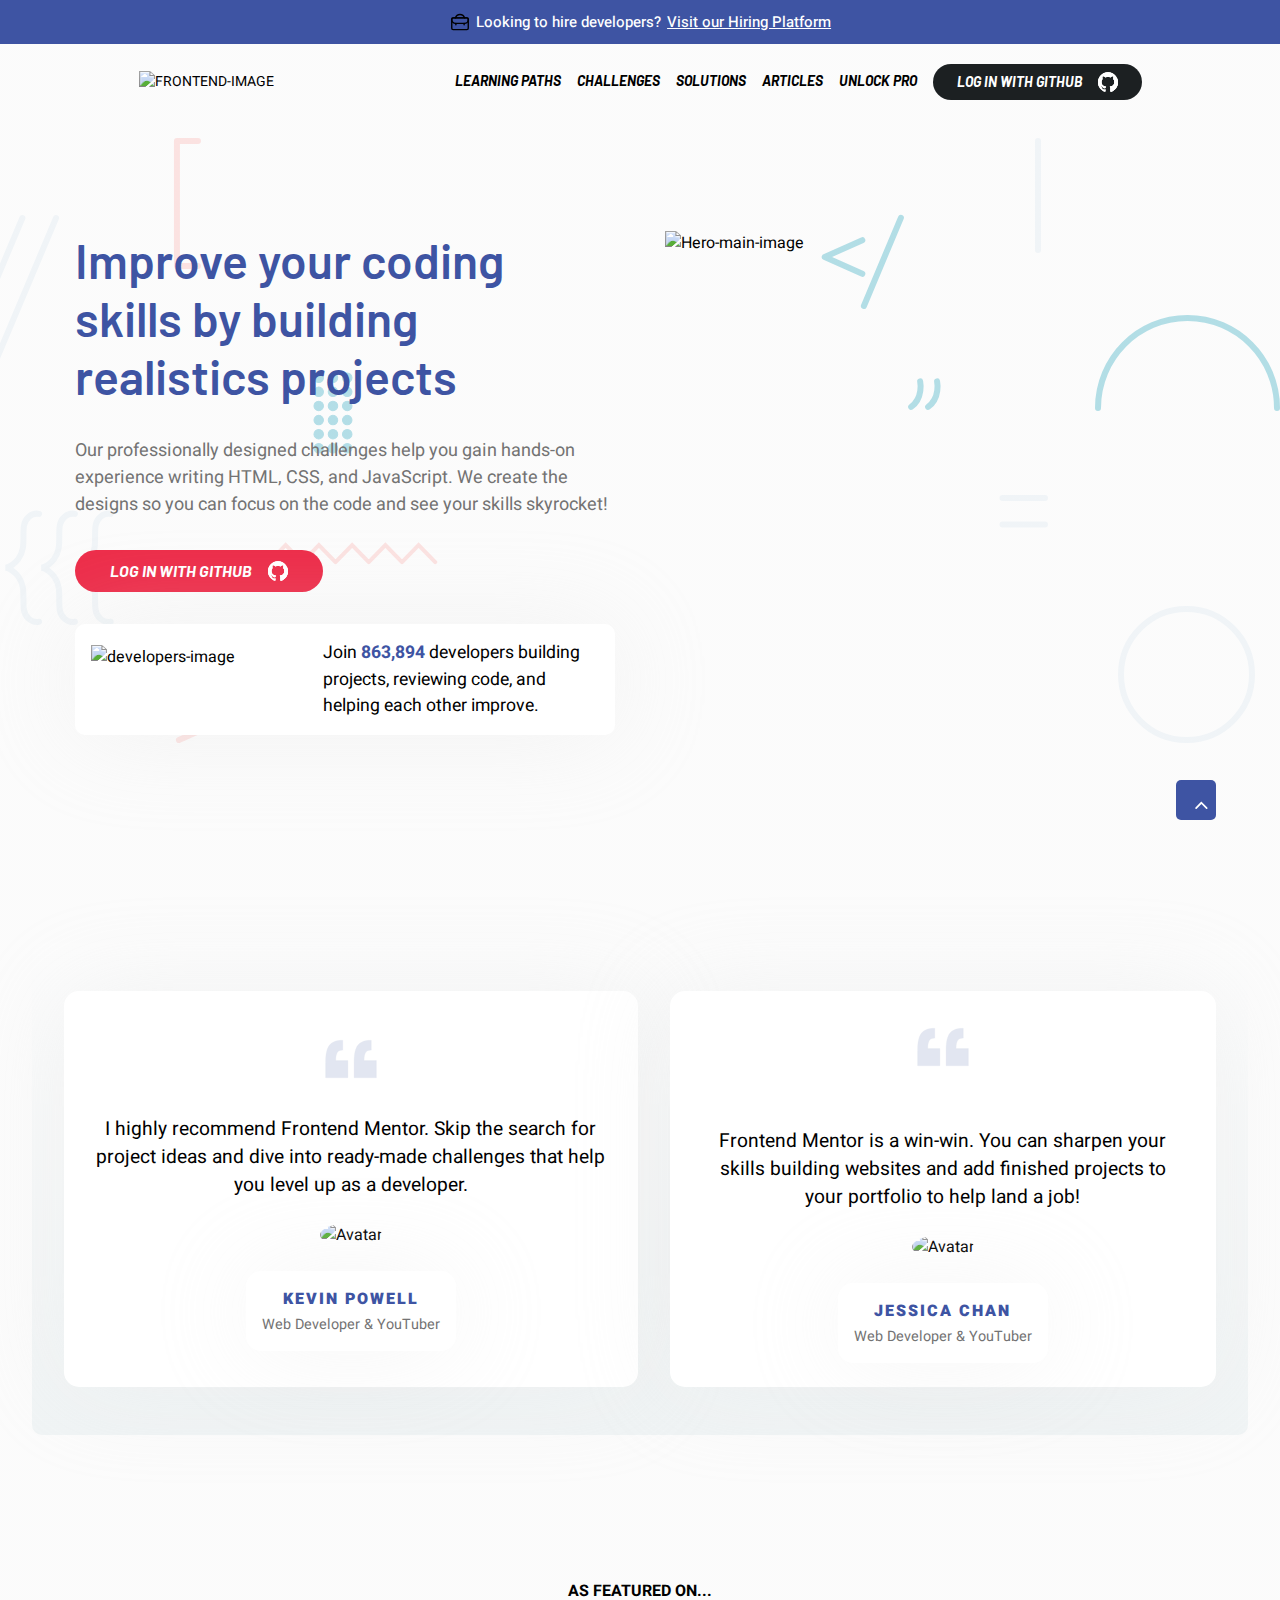
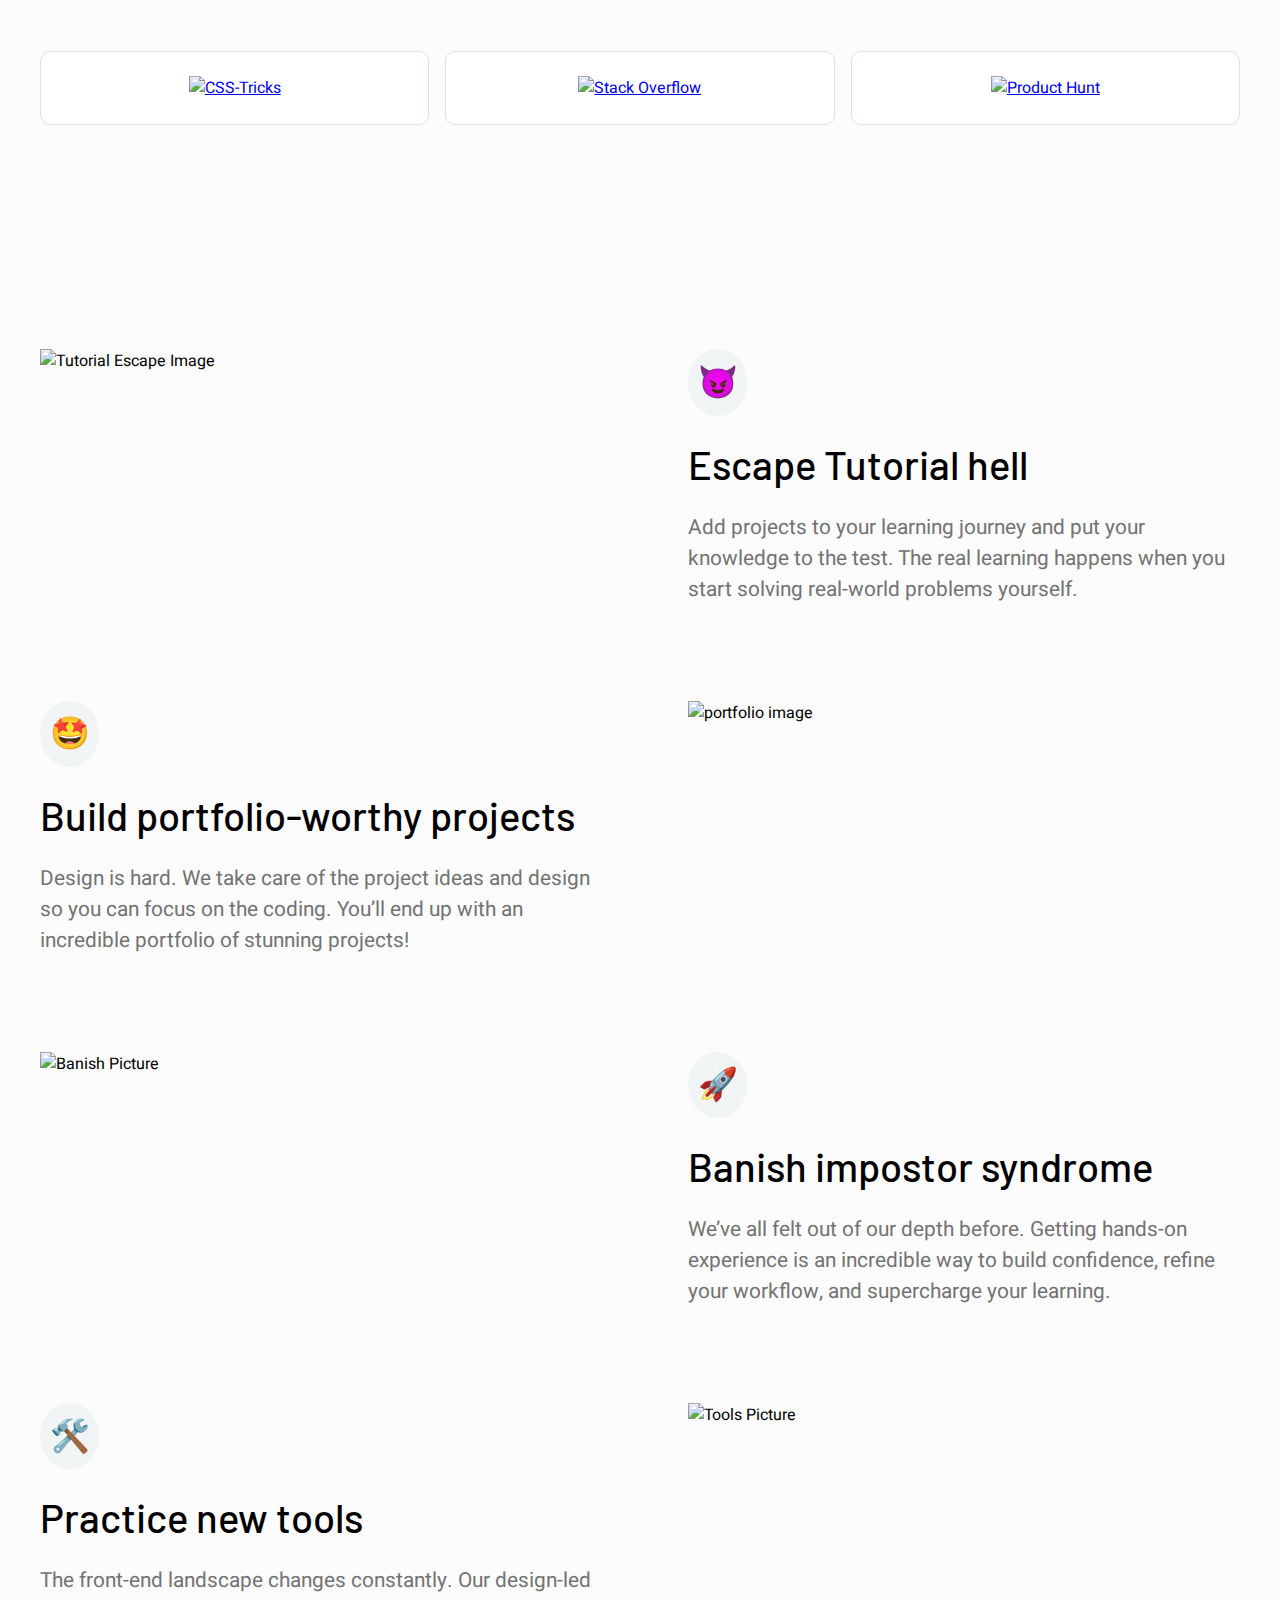
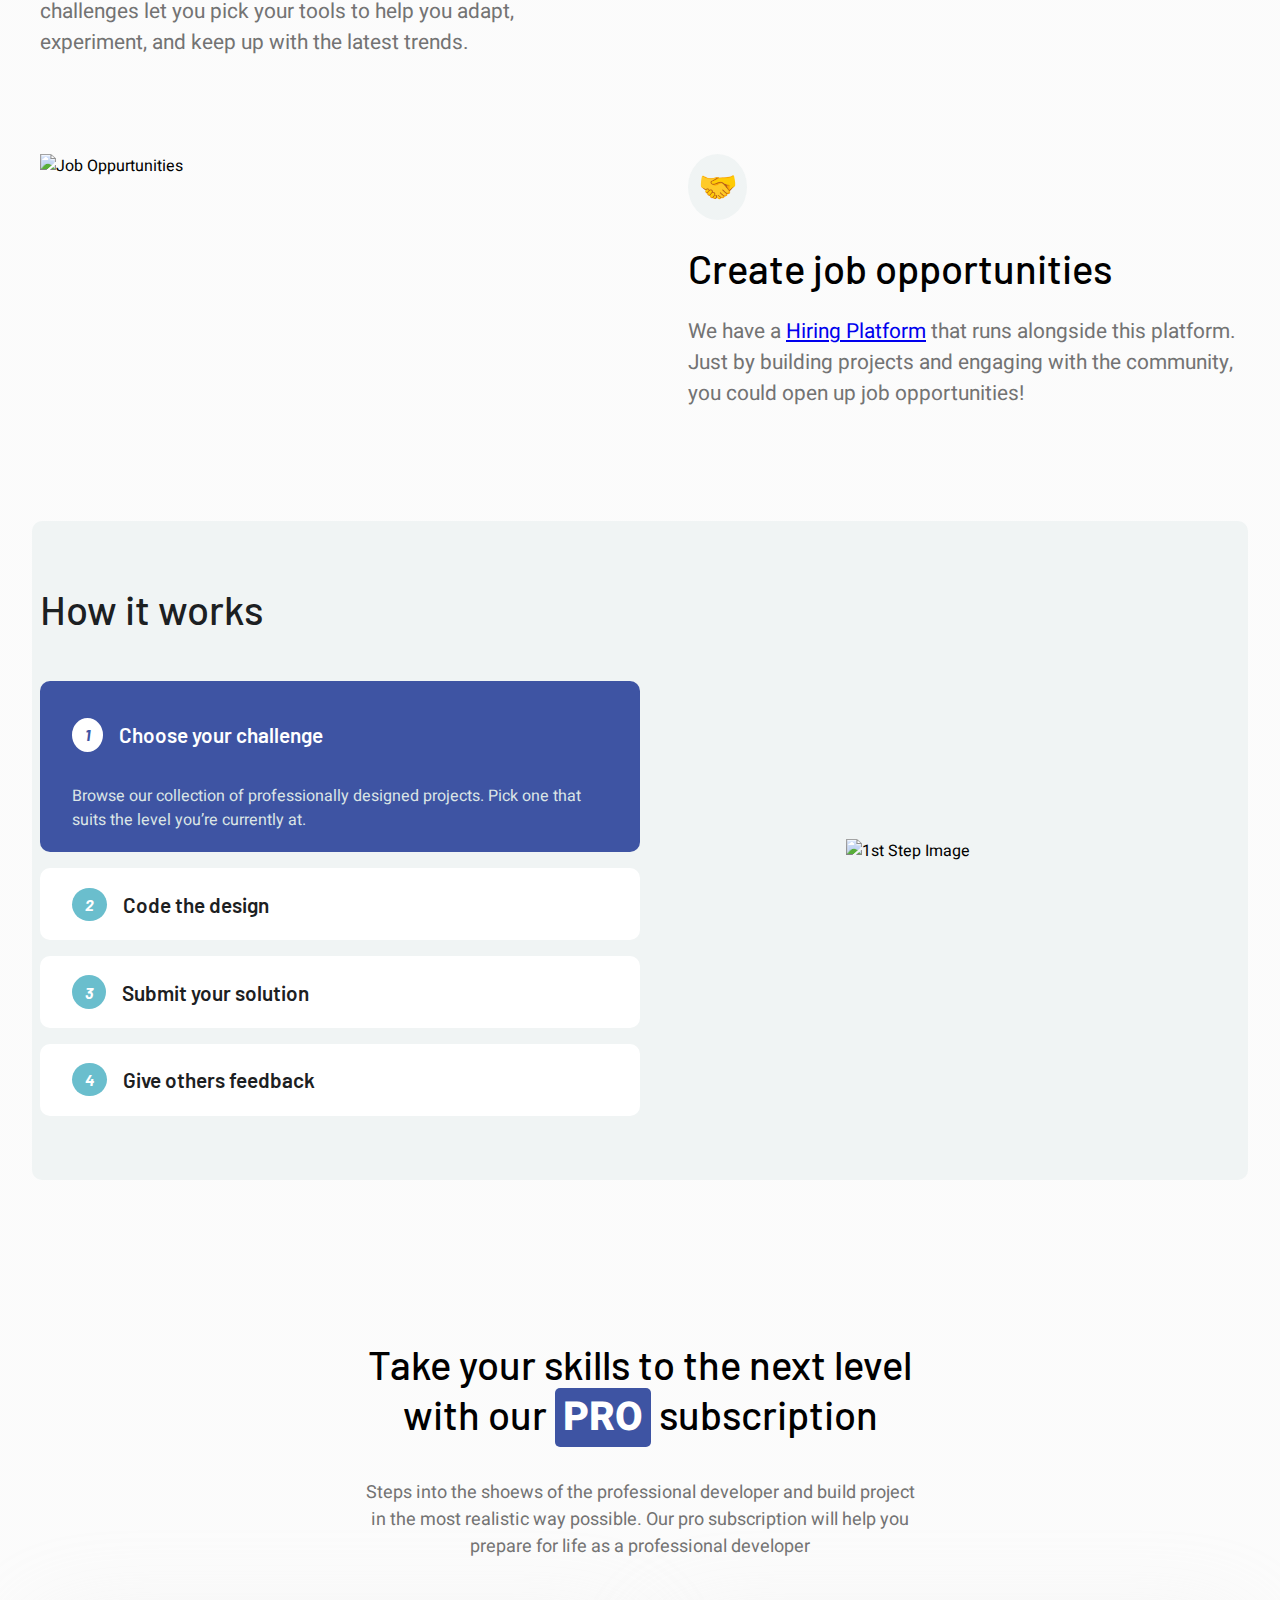
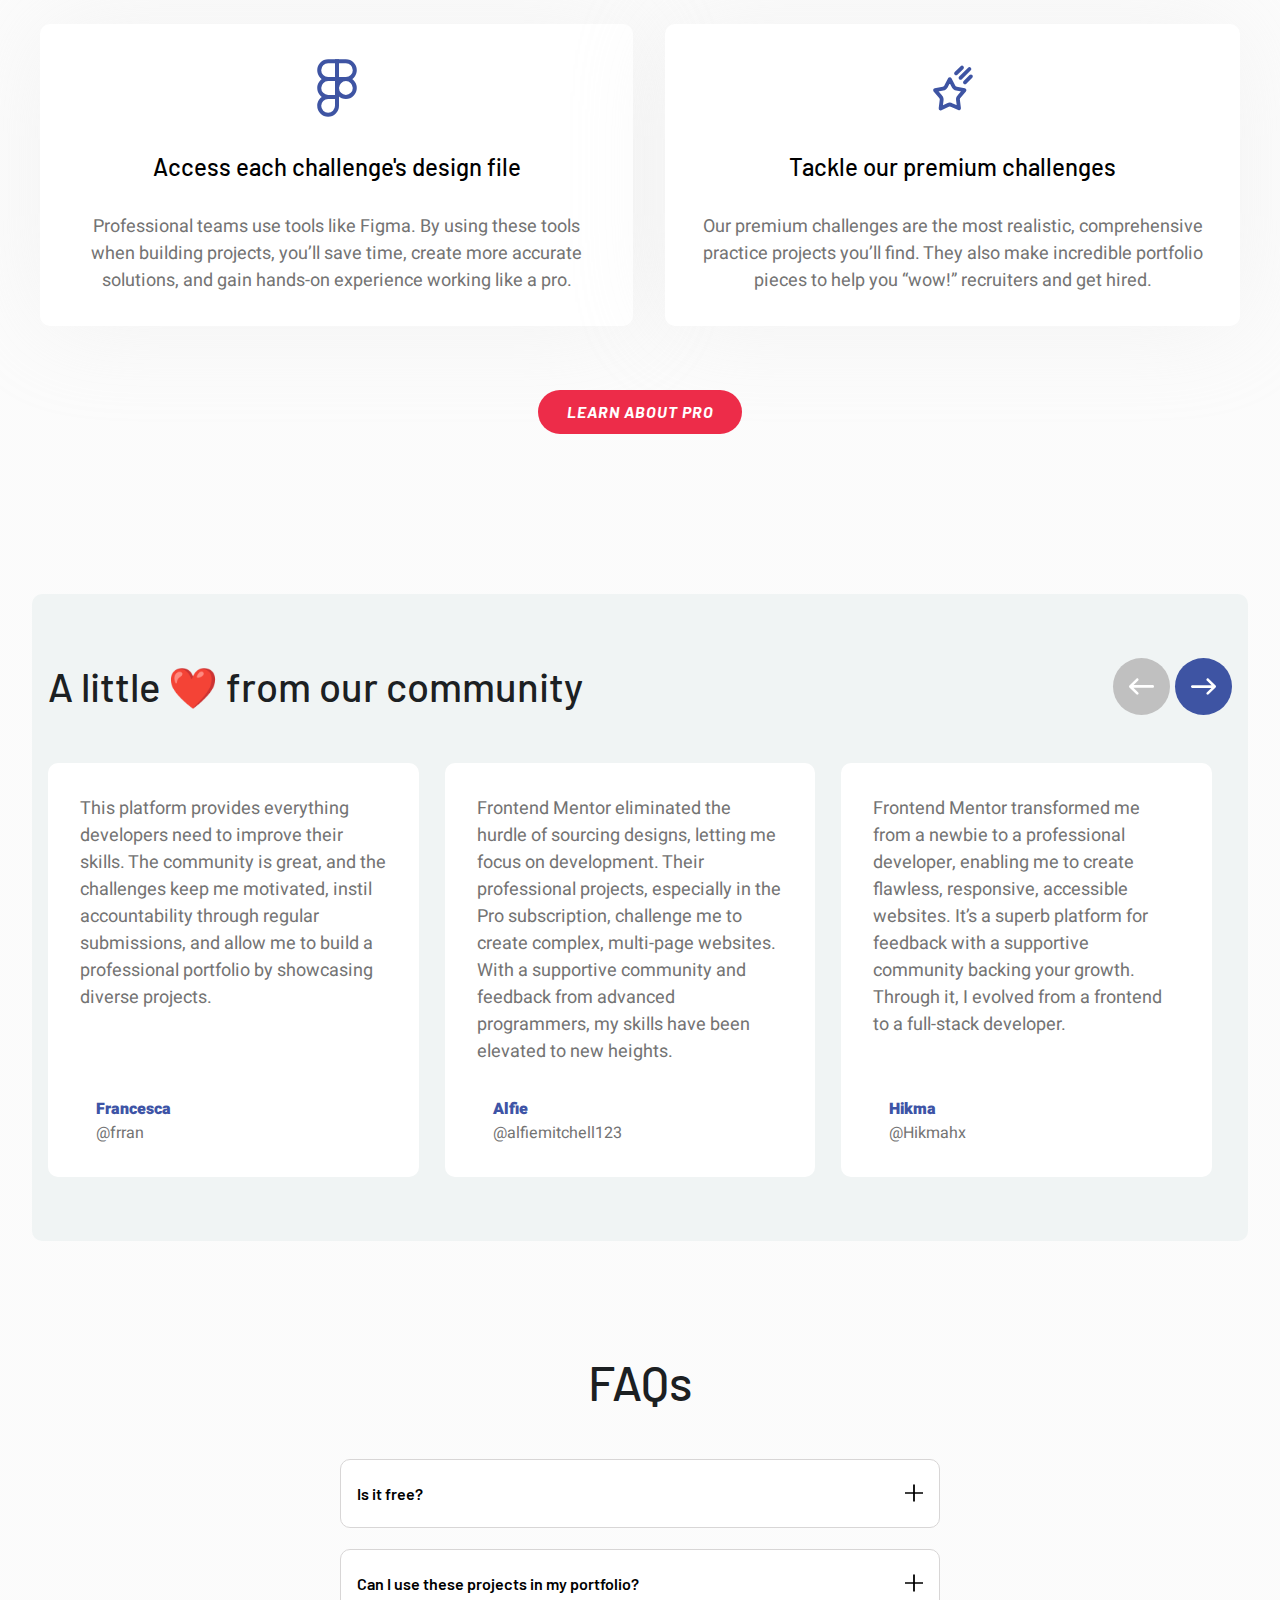
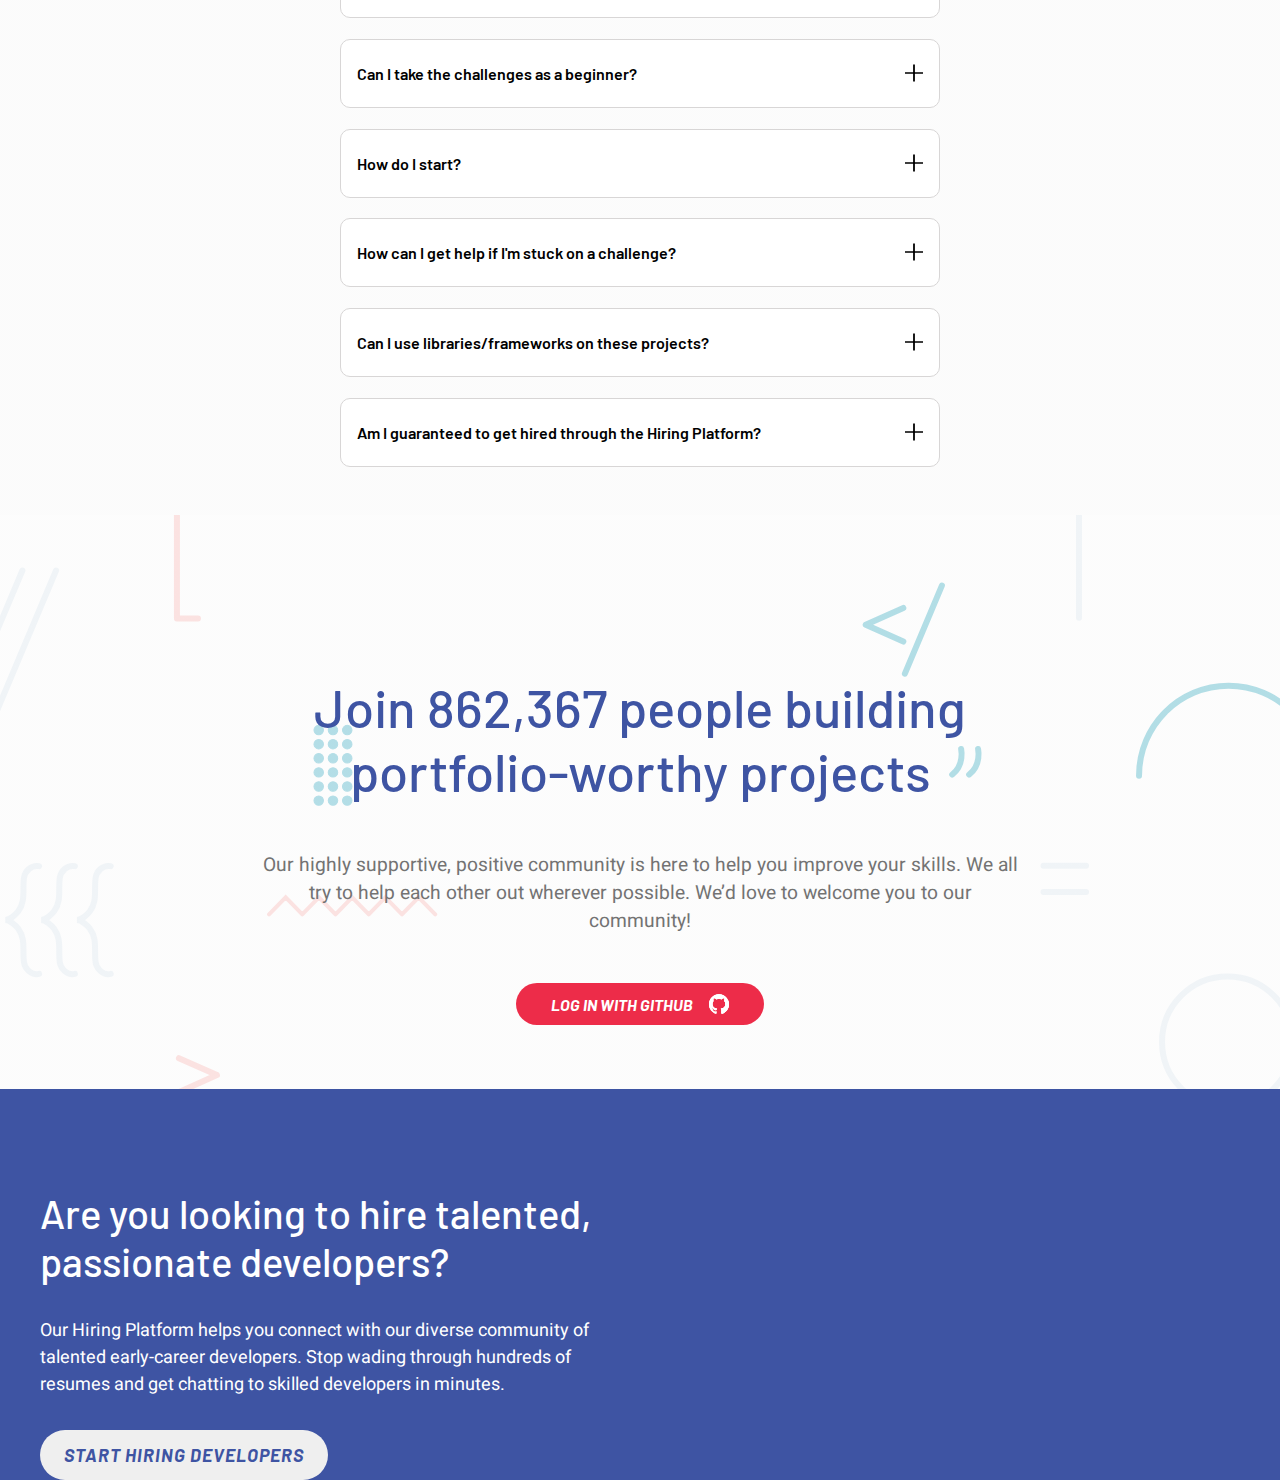
==== commit c3c0e835: "ongoing mobile responsive, saving as backup" ====
--- a/index.html
+++ b/index.html
@@ -48,6 +48,7 @@
       </svg>
     </div>
     <header>
+      <div>
       <svg
         version="1.1"
         id="Icons"
@@ -109,6 +110,7 @@
         </g>
       </svg>
       <p>Looking to hire developers?</p>
+    </div>
       <a href="#Visit">Visit our Hiring Platform</a>
     </header>
     <!-- nav -->
@@ -129,7 +131,7 @@
         <div id="two" class="diver"></div>
         <div id="three" class="diver"></div>
       </div>
-      <div>
+      <div id="navLinkDiv">
         <div>
           <ul>
             <li><a href="#LearningPaths">Learning Paths</a></li>
@@ -208,8 +210,8 @@
         <li>
           <svg
             fill="#000000"
-            width="30px"
-            height="30px"
+            width="25px"
+            height="25px"
             viewBox="0 0 24.00 24.00"
             id="up-trend"
             data-name="Line Color"
@@ -259,8 +261,8 @@
             xmlns:xlink="http://www.w3.org/1999/xlink"
             viewBox="0 0 32 32"
             xml:space="preserve"
-            width="30px"
-            height="30px"
+            width="25px"
+            height="25px"
             fill="#000000"
           >
             <g id="SVGRepo_bgCarrier" stroke-width="0"></g>
@@ -301,8 +303,8 @@
 
         <li>
           <svg
-            height="30px"
-            width="30px"
+            height="25px"
+            width="25px"
             version="1.1"
             id="Capa_1"
             xmlns="http://www.w3.org/2000/svg"
@@ -357,8 +359,8 @@
 
         <li>
           <svg
-            width="30px"
-            height="30px"
+            width="20px"
+            height="20px"
             viewBox="0 0 32 32"
             fill="none"
             xmlns="http://www.w3.org/2000/svg"
@@ -393,8 +395,8 @@
         <li>
           <svg
             fill="#000000"
-            width="30px"
-            height="30px"
+            width="25px"
+            height="25px"
             viewBox="0 0 256 256"
             xmlns="http://www.w3.org/2000/svg"
             stroke="#000000"
@@ -1833,7 +1835,7 @@
       </div>
     </main>
 
-    <footer>
+    <!-- <footer>
       <section class="section1">
         <div>
           <img
@@ -2048,7 +2050,7 @@
           </ul>
         </div>
       </section>
-    </footer>
+    </footer> -->
 
     <script src="./IndexScript.js"></script>
   </body>
--- a/styles.css
+++ b/styles.css
@@ -65,6 +65,12 @@
 header a {
   color: white;
 }
+header div {
+  display: flex;
+  gap: 0.3rem;
+  /* justify-content: center; */
+  align-items: center;
+}
 
 /* ///////////////////////////////////////////////////////// */
 
@@ -986,8 +992,11 @@
   justify-content: space-between;
 }
 
-footer .section2 .linkDivWrapper{
-  display: flex; gap: 3rem;
+footer .section2 .linkDivWrapper {
+  display: flex;
+  gap: 3rem;
+  justify-content: space-between;
+  /* background-color: #1c2022; */
 }
 footer .section2 .linkDiv {
   display: flex;
@@ -1048,7 +1057,6 @@
 footer .section2 .linkDiv a:hover {
   text-decoration: underline;
 }
-
 
 footer .section3 {
   width: 100%;
@@ -1317,7 +1325,7 @@
   }
   /* //////////////////////////////////////////////////////////////////////////////////// */
   .hiring img {
-    max-width: 85%;
+    max-width: 70%;
     justify-self: flex-end;
   }
 
@@ -1356,6 +1364,7 @@
   .hiring .hiringInfoDiv {
     gap: 1.5rem;
     padding-top: 1.2rem;
+    width: 60% !important;
   }
   .hiring .imageDiv {
     padding-top: 2rem;
@@ -1363,29 +1372,387 @@
 
   /* /////////////////////////////////////////////////////////////// */
 
-  footer{
-    padding: 0 0.7rem;
-  }
-
- 
+  footer {
+    padding: 0 1rem;
+  }
+
   footer .section2 {
-    width: 100%;
-    max-width: 88rem;
-    margin: 1rem auto;
-    margin-bottom: 4rem;
     display: flex;
     flex-direction: column;
     justify-content: space-between;
     gap: 3rem;
-  }
-
-  footer .section2 .subscribeDiv{
+    margin-bottom: 2rem;
+  }
+
+  footer .section2 .subscribeDiv {
     width: 60%;
-
-  }
-
-  footer .section2 .linkDivWrapper{
-
+  }
+  footer .section2 .subscribeDiv h4 {
+    font-size: 1.6rem;
+  }
+  footer .section2 button {
+    font-size: 14px;
+    letter-spacing: 1px;
+    padding: 0rem 1.5rem !important;
+    height: 2.5rem !important;
+  }
+
+  footer .section2 input {
+    font-size: 14px !important;
+    padding: 0.3rem !important;
+    height: 2.5rem;
+  }
+  footer .section1 {
+    margin: 0rem auto;
+    padding: 3rem 0 0.7rem 0;
+  }
+  footer .section2 .subscribeDiv div p {
+    font-size: 0.9rem;
+  }
+  footer .section2 .linkDiv {
+    gap: 0.5rem;
+  }
+  footer .section2 .linkDiv ul {
+    gap: 0.1rem;
+  }
+
+  footer .section2 .linkDiv a {
+    font-size: 0.9rem;
+  }
+  footer .section2 .linkDiv h6 {
+    font-size: 0.9rem;
+    letter-spacing: 2px;
+  }
+  footer .section3 a {
+    font-size: 0.8rem;
+  }
+
+  footer .section3 a {
+    font-size: 0.8rem;
+  }
+  footer .section3 ul {
+    gap: 1rem;
+  }
+
+  footer .section3 div p {
+    font-size: 0.9rem;
+  }
+
+  footer .section2 .subscribeDiv {
+    width: 50%;
+  }
+}
+
+/* //////////////////////////////////////////////////////////////////// */
+/* Mobile Devices */
+
+@media screen and (max-width: 768px) {
+  body {
+    overflow-x: hidden;
+  }
+  /* //////////////////////////////////////////////////////////////////// */
+
+  header {
+    display: flex;
+    flex-direction: column;
+    justify-content: center;
+    align-items: center;
+    font-weight: 600;
+    font-size: 13px;
+  }
+  header div {
+    display: flex;
+    gap: 0.4rem;
+    align-items: center;
+    justify-content: center;
+  }
+
+  /* /////////////////////////////////////////////////////////////// */
+  nav{
+    width: 100%;
+  }
+  nav #navLinkDiv {
+    display: none;
+  }
+  nav .drawerDiv {
+    display: flex;
+  }
+
+  /* ////////////////////////////////////////////////////////////// */
+  .mobileDrawer {
+    position: absolute;
+    width: 100%;
+  }
+
+  .mobileDrawer hr {
+    background-color: #c1c3c5;
+    border: 0 solid #6c757d;
+    height: 0.06rem;
+  }
+  .mobileDrawer li {
+    gap: 0.6rem;
+    padding: 0.6rem 1.5rem;
+  }
+  .mobileDrawer .buttonDiv {
+    flex-grow: 1;
+    padding: 0.65rem;
+  }
+  .mobileDrawer .buttonDiv p {
+    font-size: 12px;
+  letter-spacing: 1px;
   }
   
-}
+  
+  /* //////////////////////////////////////////////////////////////////////////////// */
+  
+  
+  
+  .hero {
+    width: 100%;
+    max-width: 100%;
+    justify-content: center;
+    margin: 0;
+    padding: 3rem 1rem 0rem 1rem;
+    gap: 3rem;
+  }
+  .hero div h1 {
+    font-size: 2.7rem;
+    font-weight: 500;
+  }
+
+  .hero p {
+    font-size: 16px !important;
+  }
+  .hero .rightDiv {
+    width: 100%;
+    display: flex;
+    justify-content: center;
+  }
+  .hero .rightDiv img {
+    max-width: 90% !important;
+  }
+
+  .hero .flexRow2 {
+    flex-direction: column;
+    width: 100%;
+    
+  }
+/* /////////////////////////////////////////// */
+
+main .reviewsColorContainer {
+  background: linear-gradient(to bottom, #fcfcfc, #f0f4f5);
+  margin: 3rem 0rem 0 0;
+  border-radius: 10px;
+  padding: 0 0.8rem;
+}
+main .reviews {
+  display: flex;
+  /* row-gap: 2rem; */
+  width: 100% !important;
+  max-width: 100rem !important;
+  justify-content: space-between;
+  gap: 1rem;
+  margin: 0rem auto;
+  padding: 3rem 0;
+}
+main .reviews div {
+  gap: 0.5rem;
+  padding: .5rem 1rem;
+  border-radius: 7px;
+}
+
+main .reviews img {
+  max-width: 4.4rem;
+  border-radius: 50%;
+}
+main .reviews p {
+  font-size: larger;
+}
+main .reviews svg {
+  font-size: larger;
+  width: 55px;
+}
+
+main .reviewHeadingStyle {
+  color: rgb(62, 84, 163);
+  letter-spacing: 2px;
+  font-weight: 900;
+}
+main .reviewParagraphStyle {
+  font-size: 0.68rem !important;
+}
+main #reviewInnerInnerDiv p{
+  font-size: small !important;
+}
+
+/* ////////////////////////////////////////////////////////////////////// */
+
+main .sponsors {
+  width: 100%;
+  max-width: 100%;
+  margin: 0;
+  gap: 2rem;
+  margin-top: 3rem;
+  margin-bottom: 0;
+}
+
+.sponsersInnerDiv {
+  display: flex;
+  flex-direction: column;
+  justify-content: center; /* Optional: Add space between items */
+  width: 100%; /* Ensure it takes full width of the container */
+  gap: 0.7rem;
+}
+
+.sponsersInnerDiv .imageDiv,
+.sponsersInnerDiv .imageDiv2,
+.sponsersInnerDiv .imageDiv3 {
+  max-width: 100%; /* Ensure each div takes up to 33% of the container */
+  padding: 1.1rem;
+}
+
+.sponsersInnerDiv img {
+  width: 60%; /* Make images take full width of the parent div */
+  height: auto; /* Maintain the aspect ratio of images */
+}
+.sponsors h4{
+  font-size: small;
+  letter-spacing: 1px;
+  font-weight: 800;
+}
+
+/* ///////////////////////////////////////////////////////////////////////////// */
+
+main .features {
+  padding: 0 0.7rem;
+  width: 100%;
+  max-width: 70rem;
+  margin: 1rem auto;
+  width: 100%;
+  max-width: 75rem;
+  margin: 1rem auto;
+  display: grid;
+  grid-template-columns: repeat(1, 1fr);
+  grid-template-areas:
+    "img1"
+    "text1"
+    "img2"
+    "text2"
+    "img3"
+    "text3"
+    "img4"
+    "text4"
+    "img5"
+    "text5";
+  gap: 2.5rem;
+  margin-top: 7rem;
+}
+.item1 {
+  grid-area: img1;
+}
+.item2 {
+  grid-area: text1;
+  display: flex;
+  flex-direction: column;
+  justify-content: center;
+  align-items: center;
+}
+
+.item3 {
+  grid-area: text2;
+  display: flex;
+  flex-direction: column;
+  justify-content: center;
+  align-items: center;
+}
+.item4 {
+  grid-area: img2;
+}
+.item5 {
+  grid-area: img3;
+}
+.item6 {
+  grid-area: text3;
+  display: flex;
+  flex-direction: column;
+  justify-content: center;
+  align-items: center;
+}
+.item7 {
+  grid-area: text4;
+  display: flex;
+  flex-direction: column;
+  justify-content: center;
+  align-items: center;
+}
+.item8 {
+  grid-area: img4;
+}
+.item9 {
+  grid-area: img5;
+}
+.item10 {
+  grid-area: text5;
+  display: flex;
+  flex-direction: column;
+  justify-content: center;
+  align-items: center;
+}
+
+main .features .emoji {
+  font-size: xx-large;
+}
+
+main .features .textFlex {
+  display: flex;
+  flex-direction: column;
+  justify-content: center;
+  text-align: center;
+  gap: 1.5rem;
+}
+main .textFlex > p {
+  font-size: 1rem;
+}
+
+main .textFlex > h3 {
+  font-size: 2.2rem;
+}
+
+/* //////////////////////////////////////////////////////////// */
+
+.working {
+  margin: 7rem 0rem;
+  padding: 3rem 0;
+}
+.working .workingMainDiv {
+  width: 100%;
+  max-width: 100%;
+  margin: 0;
+  padding: 0 1rem;
+}
+
+.working .workingLeftDiv {
+  width: 100%;
+  font-size: small;
+  justify-content: center;
+}
+.working .workingRightDiv {
+  width: 100%;
+}
+
+.working summary > h6 {
+  font-size: 1.1rem;
+}
+
+.working div > h4 {
+  font-size: 2rem;
+  text-align: center;
+}
+.working details[open] div p {
+  padding-top: 0.1rem;
+  font-size: 14px;
+}
+.working details[open] summary > h6 {
+  font-size: 1.1rem;
+}
+}
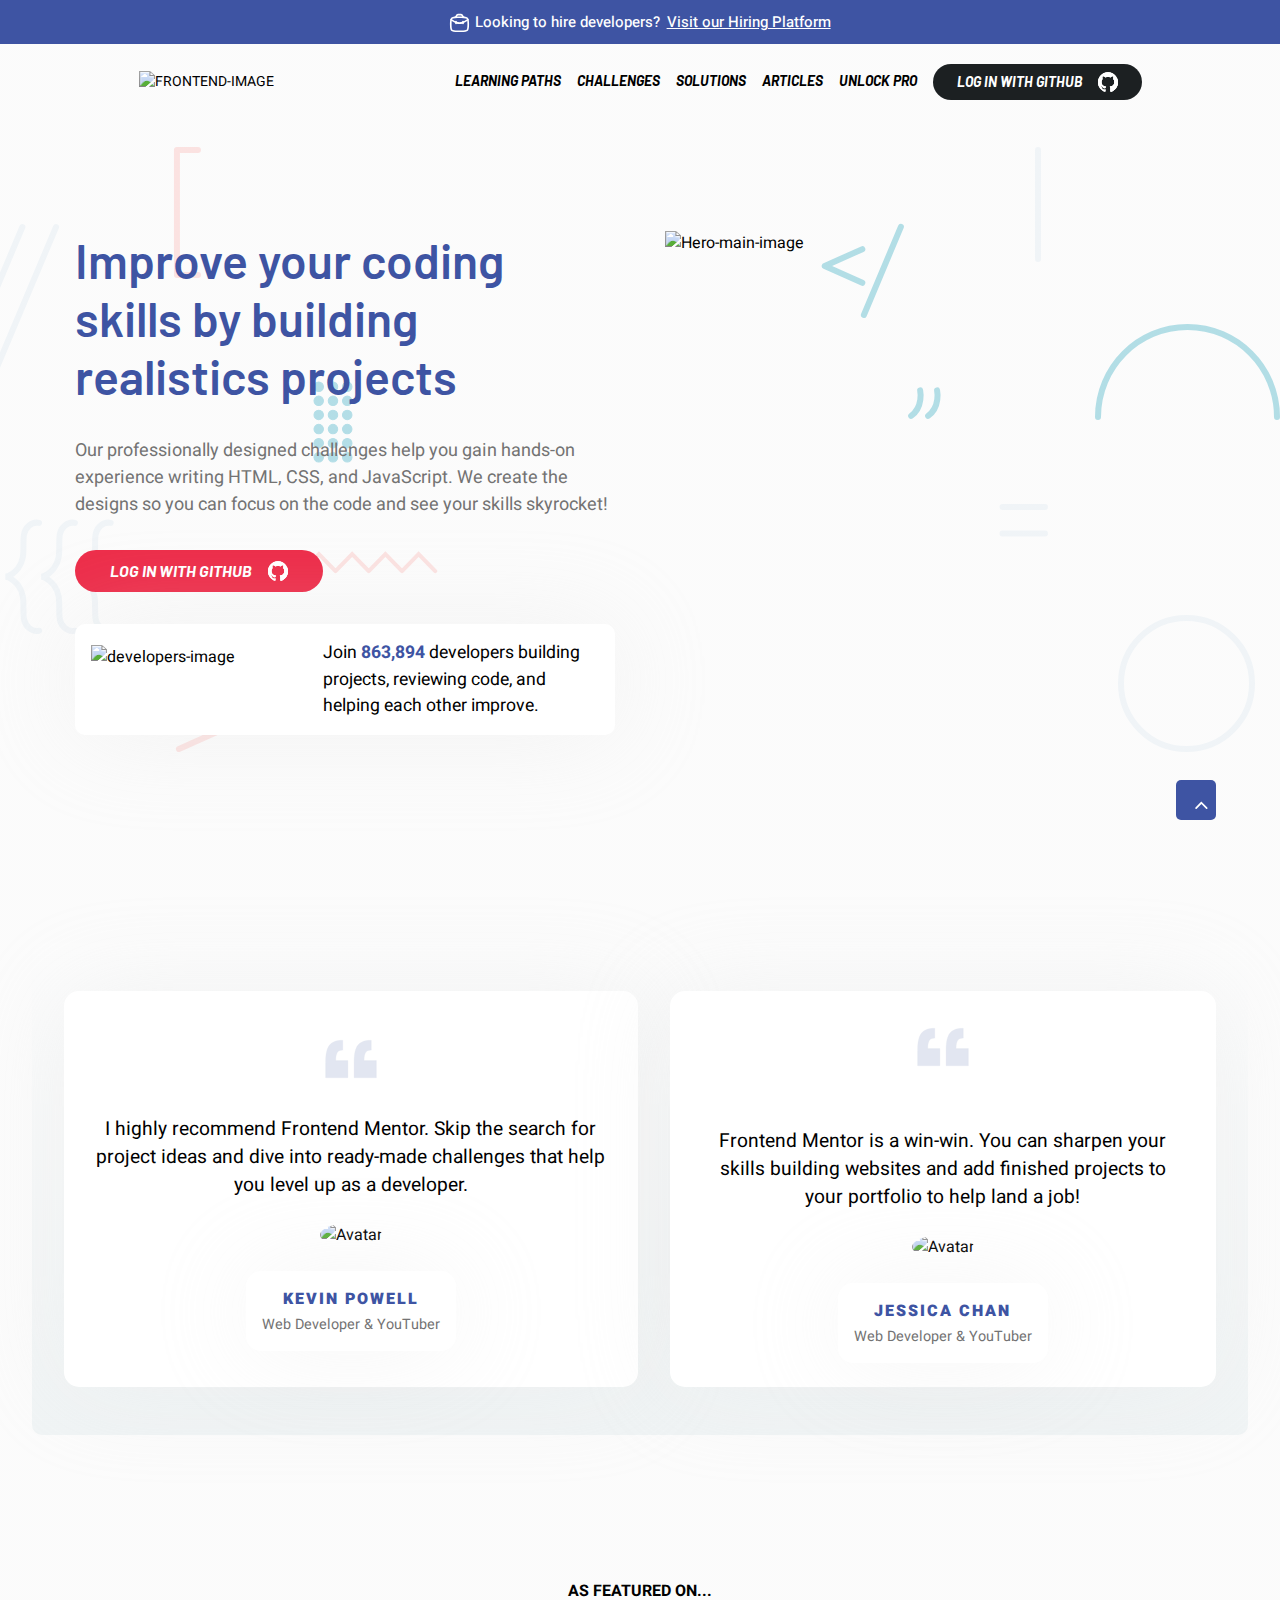
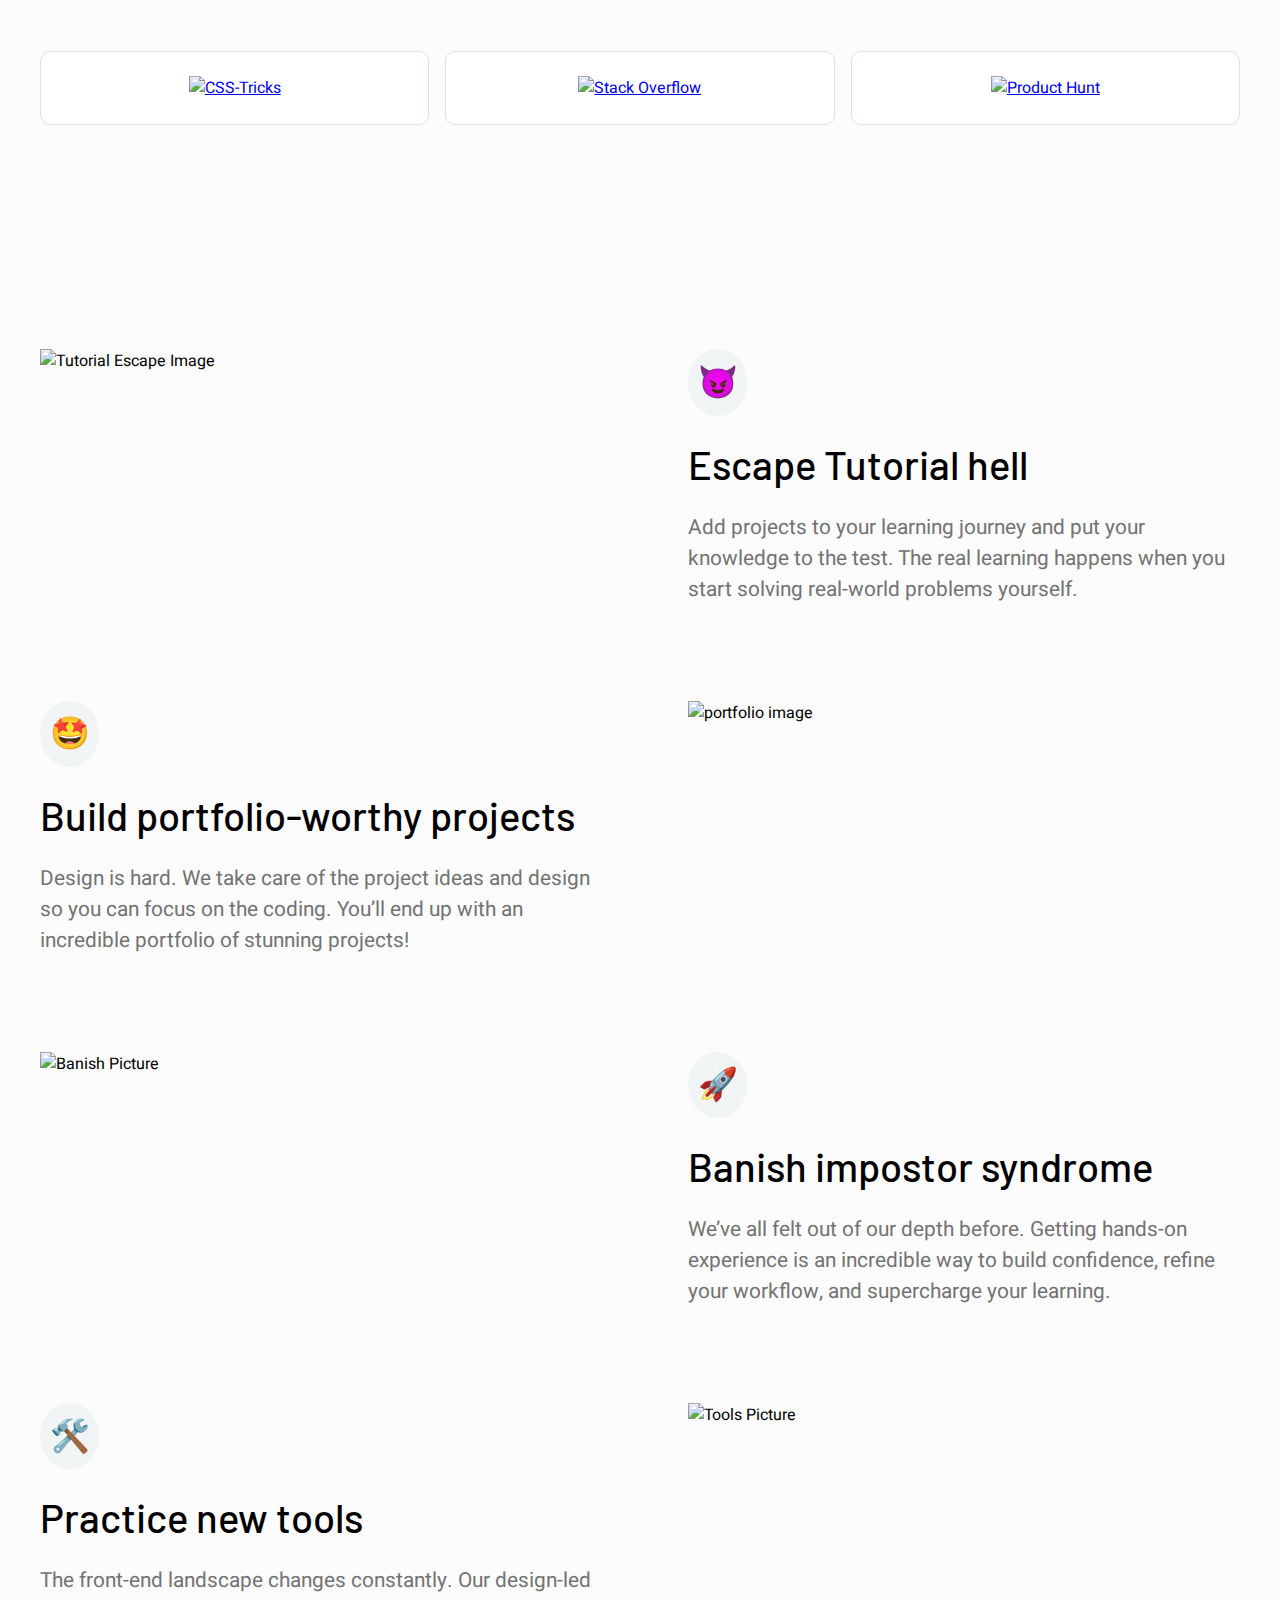
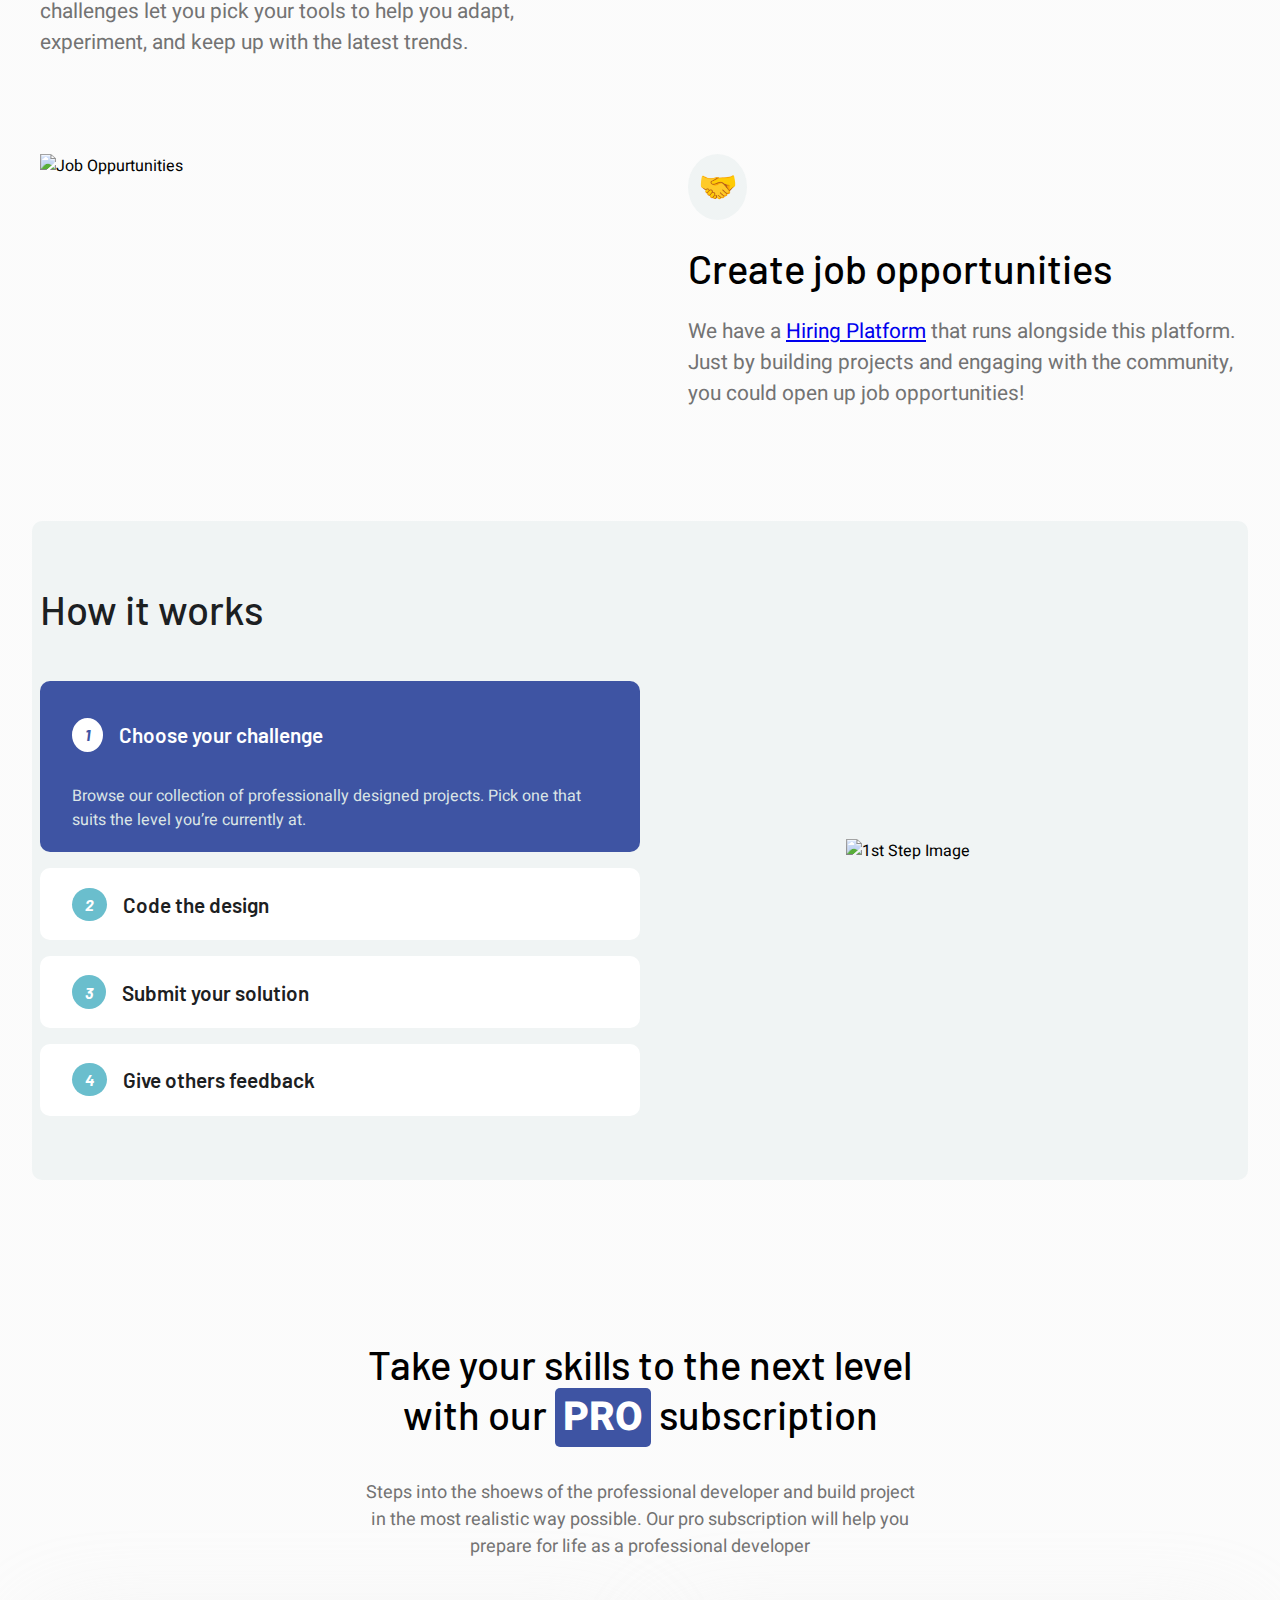
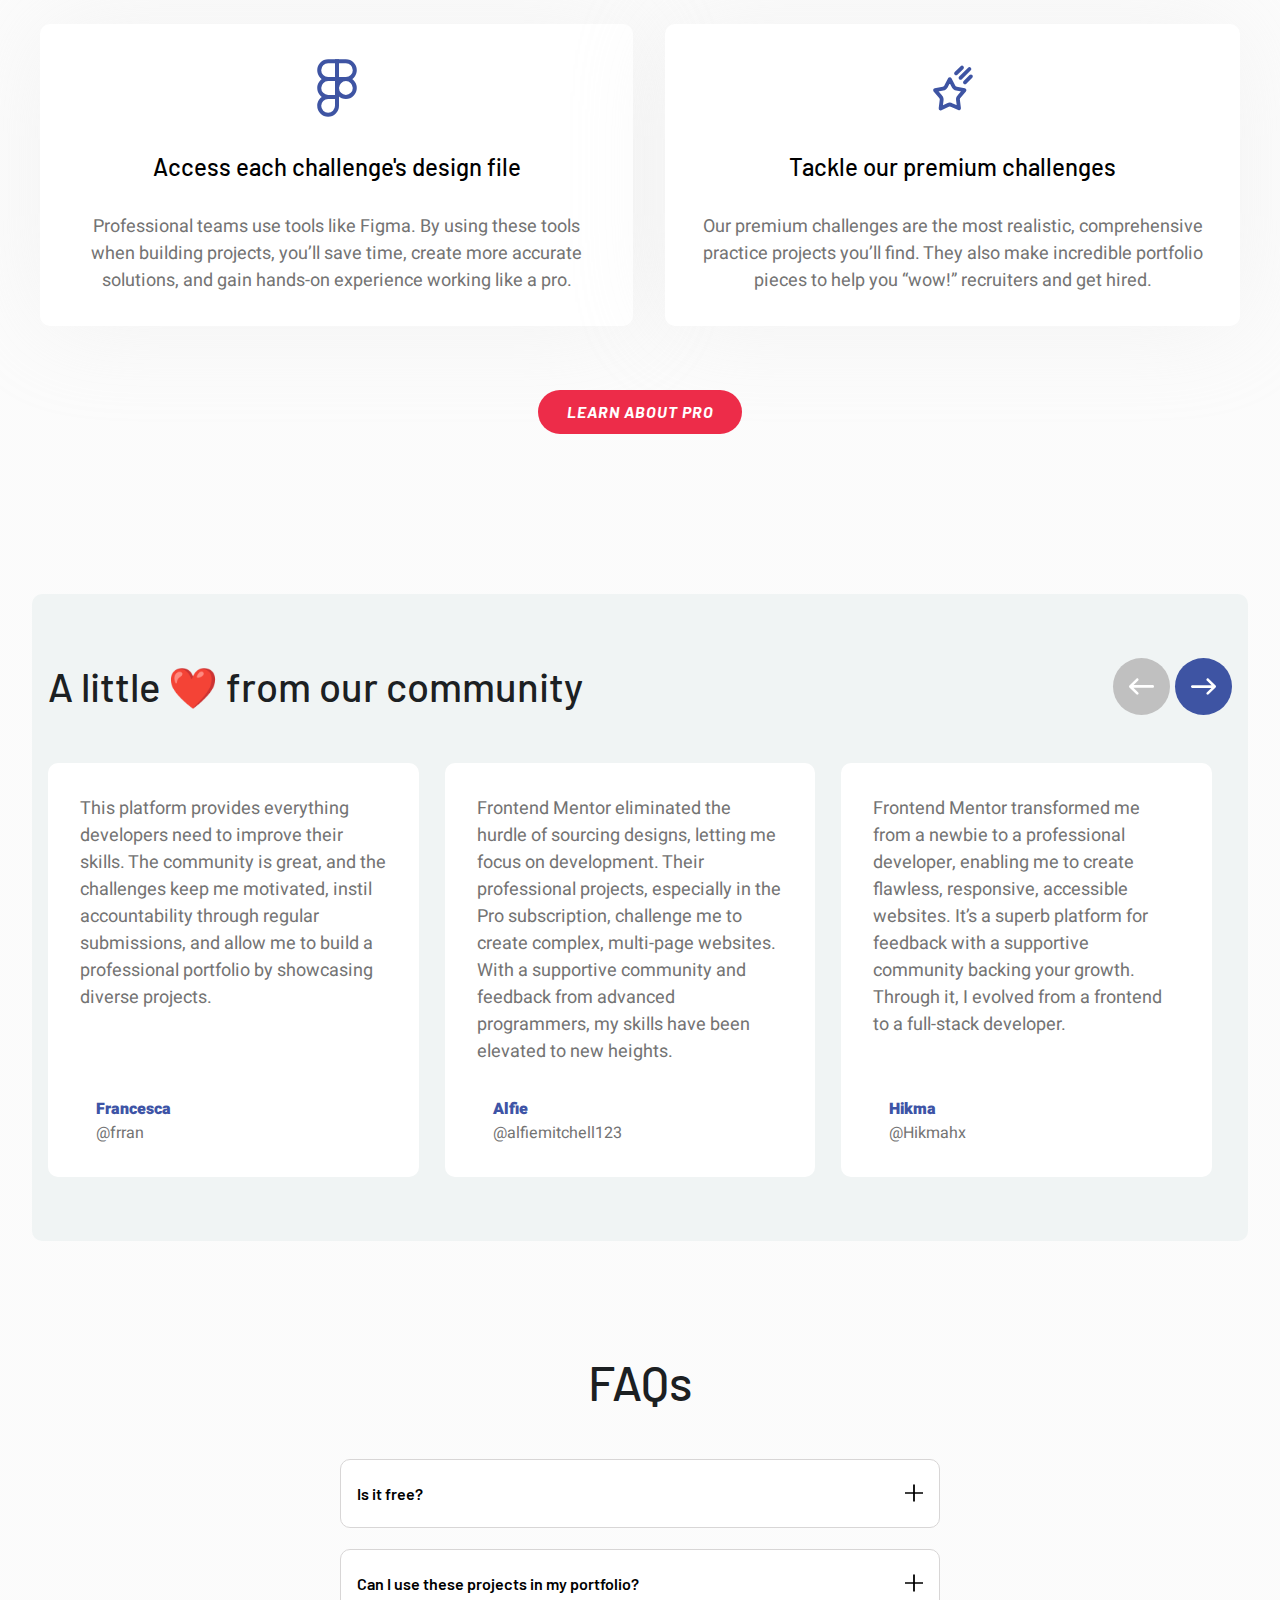
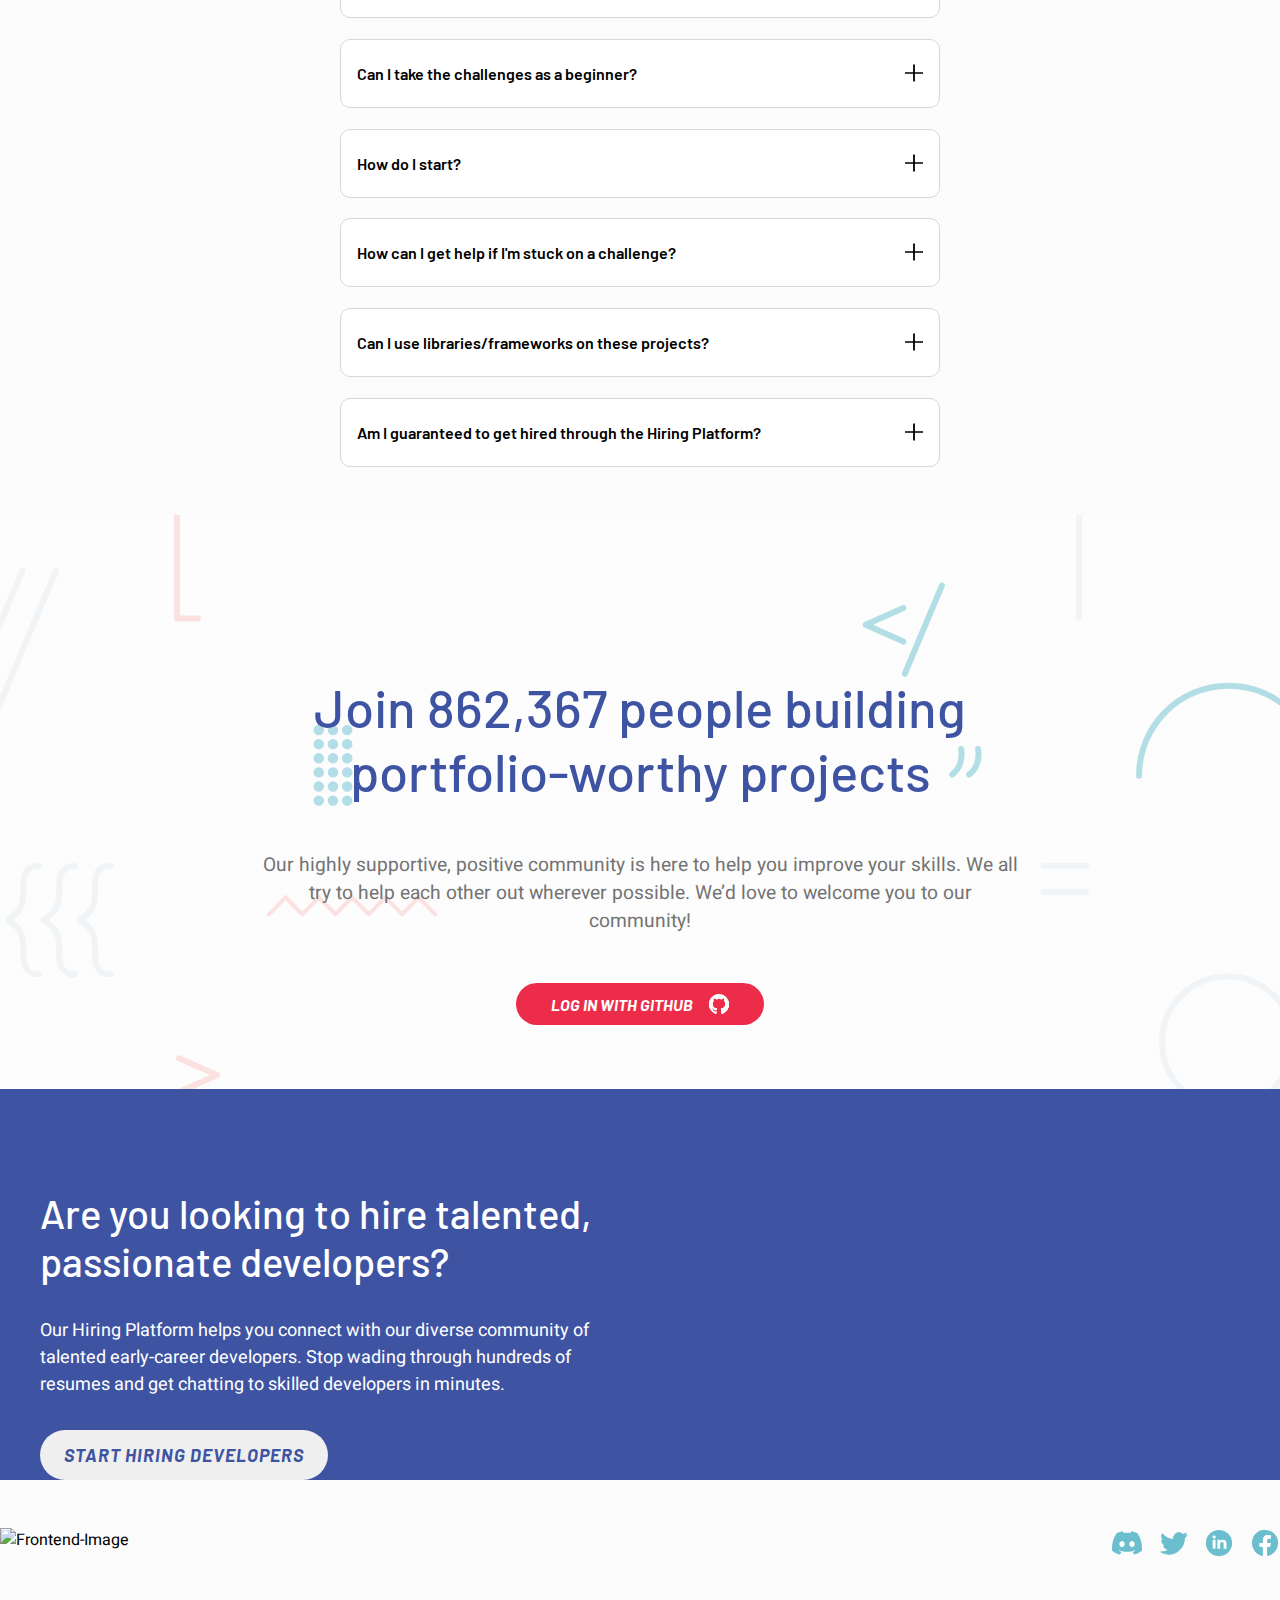
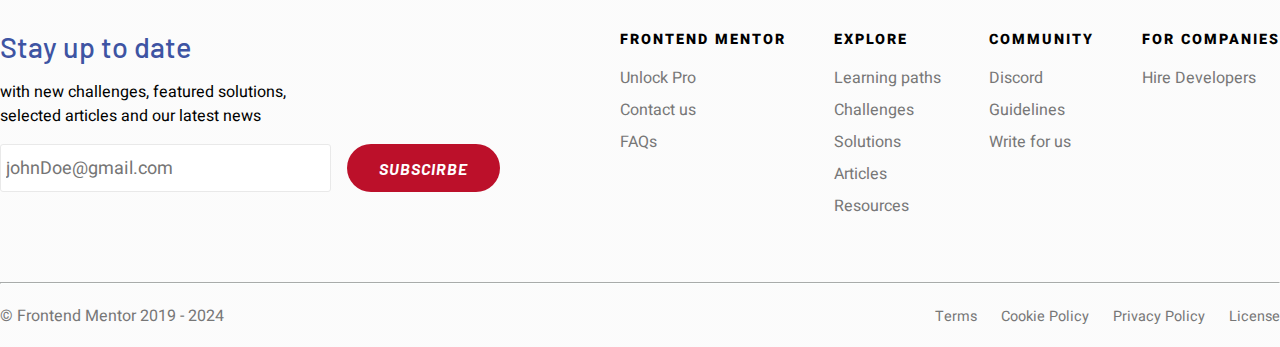
==== commit 3a2e6137: "Last Push, complete mobile responsive , meduim screens and desktop resposive with html,css and js ma" ====
--- a/index.html
+++ b/index.html
@@ -49,67 +49,8 @@
     </div>
     <header>
       <div>
-      <svg
-        version="1.1"
-        id="Icons"
-        xmlns="http://www.w3.org/2000/svg"
-        xmlns:xlink="http://www.w3.org/1999/xlink"
-        viewBox="0 0 32 32"
-        xml:space="preserve"
-        width="22px"
-        height="22px"
-        fill="#ffffff"
-        stroke="#ffffff"
-      >
-        <g id="SVGRepo_bgCarrier" stroke-width="0"></g>
-        <g
-          id="SVGRepo_tracerCarrier"
-          stroke-linecap="round"
-          stroke-linejoin="round"
-        ></g>
-        <g id="SVGRepo_iconCarrier">
-          <style type="text/css">
-            .st0 {
-              fill: none;
-              stroke: #ffffff;
-              stroke-width: 2.816;
-              stroke-linecap: round;
-              stroke-linejoin: round;
-              stroke-miterlimit: 10;
-            }
-            .st1 {
-              fill: none;
-              stroke: #ffffff;
-              stroke-width: 2.816;
-              stroke-linecap: round;
-              stroke-linejoin: round;
-            }
-            .st2 {
-              fill: none;
-              stroke: #ffffff;
-              stroke-width: 2.816;
-              stroke-linecap: round;
-              stroke-linejoin: round;
-              stroke-dasharray: 5.2066, 0;
-            }
-          </style>
-          <path
-            class="st0"
-            d="M26,27H6c-1.1,0-2-0.9-2-2V12c0-1.1,0.9-2,2-2h20c1.1,0,2,0.9,2,2v13C28,26.1,27.1,27,26,27z"
-          ></path>
-          <path
-            class="st0"
-            d="M22.6,18H9.4c-3,0-5.4-2.4-5.4-5.4V12c0-1.1,0.9-2,2-2h20c1.1,0,2,0.9,2,2v0.6C28,15.6,25.6,18,22.6,18z"
-          ></path>
-          <line class="st0" x1="10" y1="20" x2="10" y2="18"></line>
-          <line class="st0" x1="22" y1="20" x2="22" y2="18"></line>
-          <path
-            class="st0"
-            d="M9.3,10c0.9-2.9,3.5-5,6.7-5c3.2,0,5.8,2.1,6.7,5"
-          ></path>
-        </g>
-      </svg>
-      <p>Looking to hire developers?</p>
+        <svg width="21px" height="21px" viewBox="0 0 24 24" fill="none" xmlns="http://www.w3.org/2000/svg" stroke="#ffffff"><g id="SVGRepo_bgCarrier" stroke-width="0"></g><g id="SVGRepo_tracerCarrier" stroke-linecap="round" stroke-linejoin="round"></g><g id="SVGRepo_iconCarrier"> <path d="M14 6H10C8.64413 6 7.53199 6 6.60915 6.05445C4.96519 6.15144 3.92193 6.42122 3.17157 7.17157C2 8.34315 2 10.2288 2 14C2 17.7712 2 19.6569 3.17157 20.8284C4.34315 22 6.22876 22 10 22H14C17.7712 22 19.6569 22 20.8284 20.8284C22 19.6569 22 17.7712 22 14C22 10.2288 22 8.34315 20.8284 7.17157C20.0781 6.42122 19.0348 6.15144 17.3909 6.05445C16.468 6 15.3559 6 14 6Z" stroke="#ffffff" stroke-width="1.8960000000000001"></path> <path d="M6.60938 6.05445C7.43282 6.03358 8.15925 5.45491 8.43944 4.68032C8.44806 4.65649 8.4569 4.62999 8.47457 4.57697L8.50023 4.5C8.54241 4.37344 8.56351 4.31014 8.58608 4.254C8.87427 3.53712 9.54961 3.05037 10.3208 3.00366C10.3812 3 10.4479 3 10.5814 3H13.4191C13.5525 3 13.6192 3 13.6796 3.00366C14.4508 3.05037 15.1262 3.53712 15.4144 4.254C15.4369 4.31014 15.458 4.37343 15.5002 4.5L15.5259 4.57697C15.5435 4.62992 15.5524 4.65651 15.561 4.68032C15.8412 5.45491 16.5676 6.03358 17.3911 6.05445" stroke="#ffffff" stroke-width="1.8960000000000001"></path> <path d="M21.6618 8.71973C18.6519 10.6761 17.147 11.6543 15.5605 12.1472C13.2416 12.8677 10.7586 12.8677 8.43963 12.1472C6.85313 11.6543 5.34822 10.6761 2.33838 8.71973" stroke="#ffffff" stroke-width="1.8960000000000001" stroke-linecap="round"></path> <path d="M8 11V13" stroke="#ffffff" stroke-width="1.8960000000000001" stroke-linecap="round"></path> <path d="M16 11V13" stroke="#ffffff" stroke-width="1.8960000000000001" stroke-linecap="round"></path> </g></svg>
+        <p>Looking to hire developers?</p>
     </div>
       <a href="#Visit">Visit our Hiring Platform</a>
     </header>
@@ -208,186 +149,25 @@
       <ul>
         <hr />
         <li>
-          <svg
-            fill="#000000"
-            width="25px"
-            height="25px"
-            viewBox="0 0 24.00 24.00"
-            id="up-trend"
-            data-name="Line Color"
-            xmlns="http://www.w3.org/2000/svg"
-            class="icon line-color"
-          >
-            <g id="SVGRepo_bgCarrier" stroke-width="0"></g>
-            <g
-              id="SVGRepo_tracerCarrier"
-              stroke-linecap="round"
-              stroke-linejoin="round"
-            ></g>
-            <g id="SVGRepo_iconCarrier">
-              <polyline
-                id="primary"
-                points="21 6 14 13 11 10 3 18"
-                style="
-                  fill: none;
-                  stroke: #000000;
-                  stroke-linecap: round;
-                  stroke-linejoin: round;
-                  stroke-width: 0.8399999999999999;
-                "
-              ></polyline>
-              <polyline
-                id="secondary"
-                points="21 10 21 6 17 6"
-                style="
-                  fill: none;
-                  stroke: #000000;
-                  stroke-linecap: round;
-                  stroke-linejoin: round;
-                  stroke-width: 0.8399999999999999;
-                "
-              ></polyline>
-            </g>
-          </svg>
-          <a href="#LearningPaths">Learning Paths</a>
+          <svg fill="#000000" width="25px" height="25px" viewBox="0 0 24 24" id="up-trend" data-name="Line Color" xmlns="http://www.w3.org/2000/svg" class="icon line-color"><g id="SVGRepo_bgCarrier" stroke-width="0"></g><g id="SVGRepo_tracerCarrier" stroke-linecap="round" stroke-linejoin="round"></g><g id="SVGRepo_iconCarrier"><polyline id="primary" points="21 6 14 13 11 10 3 18" style="fill: none; stroke: #000000; stroke-linecap: round; stroke-linejoin: round; stroke-width:1.056;"></polyline><polyline id="secondary" points="21 10 21 6 17 6" style="fill: none; stroke: #000000; stroke-linecap: round; stroke-linejoin: round; stroke-width:1.056;"></polyline></g></svg>          <a href="#LearningPaths">Learning Paths</a>
         </li>
         <hr />
 
         <li>
-          <svg
-            version="1.1"
-            id="Icons"
-            xmlns="http://www.w3.org/2000/svg"
-            xmlns:xlink="http://www.w3.org/1999/xlink"
-            viewBox="0 0 32 32"
-            xml:space="preserve"
-            width="25px"
-            height="25px"
-            fill="#000000"
-          >
-            <g id="SVGRepo_bgCarrier" stroke-width="0"></g>
-            <g
-              id="SVGRepo_tracerCarrier"
-              stroke-linecap="round"
-              stroke-linejoin="round"
-            ></g>
-            <g id="SVGRepo_iconCarrier">
-              <style type="text/css">
-                .st0 {
-                  fill: none;
-                  stroke: #000000;
-                  stroke-width: 2;
-                  stroke-linecap: round;
-                  stroke-linejoin: round;
-                  stroke-miterlimit: 10;
-                }
-                .st1 {
-                  fill: none;
-                  stroke: #000000;
-                  stroke-width: 2;
-                  stroke-linejoin: round;
-                  stroke-miterlimit: 10;
-                }
-              </style>
-              <path
-                class="st0"
-                d="M27,29h-7c-1.1,0-2-0.9-2-2V12c0-1.1,0.9-2,2-2h7c1.1,0,2,0.9,2,2v15C29,28.1,28.1,29,27,29z"
-              ></path>
-              <line class="st0" x1="18" y1="23" x2="29" y2="23"></line>
-              <line class="st0" x1="22" y1="26" x2="25" y2="26"></line>
-              <polyline class="st0" points="26,6 6,6 6,17 "></polyline>
-              <polyline class="st0" points="15,20 5,20 3,24 15,24 "></polyline>
-            </g></svg><a href="#challenges">Challenges</a>
+          <svg version="1.1" id="Icons" xmlns="http://www.w3.org/2000/svg" xmlns:xlink="http://www.w3.org/1999/xlink" viewBox="0 0 32 32" xml:space="preserve" width="25px" height="25px" fill="#000000"><g id="SVGRepo_bgCarrier" stroke-width="0"></g><g id="SVGRepo_tracerCarrier" stroke-linecap="round" stroke-linejoin="round"></g><g id="SVGRepo_iconCarrier"> <style type="text/css"> .st0{fill:none;stroke:#000000;stroke-width:1.408;stroke-linecap:round;stroke-linejoin:round;stroke-miterlimit:10;} .st1{fill:none;stroke:#000000;stroke-width:1.408;stroke-linejoin:round;stroke-miterlimit:10;} </style> <path class="st0" d="M27,29h-7c-1.1,0-2-0.9-2-2V12c0-1.1,0.9-2,2-2h7c1.1,0,2,0.9,2,2v15C29,28.1,28.1,29,27,29z"></path> <line class="st0" x1="18" y1="23" x2="29" y2="23"></line> <line class="st0" x1="22" y1="26" x2="25" y2="26"></line> <polyline class="st0" points="26,6 6,6 6,17 "></polyline> <polyline class="st0" points="15,20 5,20 3,24 15,24 "></polyline> </g></svg>
+
+            <a href="#challenges">Challenges</a>
         </li>
         <hr />
 
         <li>
-          <svg
-            height="25px"
-            width="25px"
-            version="1.1"
-            id="Capa_1"
-            xmlns="http://www.w3.org/2000/svg"
-            xmlns:xlink="http://www.w3.org/1999/xlink"
-            viewBox="0 0 502.664 502.664"
-            xml:space="preserve"
-            fill="#000000"
-          >
-            <g id="SVGRepo_bgCarrier" stroke-width="0"></g>
-            <g
-              id="SVGRepo_tracerCarrier"
-              stroke-linecap="round"
-              stroke-linejoin="round"
-            ></g>
-            <g id="SVGRepo_iconCarrier">
-              <g>
-                <g>
-                  <path
-                    style="fill: #010002"
-                    d="M153.821,358.226L0,274.337v-46.463l153.821-83.414v54.574L46.636,250.523l107.185,53.431 C153.821,303.954,153.821,358.226,153.821,358.226z"
-                  ></path>
-                  <path
-                    style="fill: #010002"
-                    d="M180.094,387.584L282.103,115.08h32.227L212.084,387.584H180.094z"
-                  ></path>
-                  <path
-                    style="fill: #010002"
-                    d="M348.843,358.226v-54.272l107.164-52.999l-107.164-52.59v-53.927l153.821,83.522v46.183 L348.843,358.226z"
-                  ></path>
-                </g>
-                <g></g>
-                <g></g>
-                <g></g>
-                <g></g>
-                <g></g>
-                <g></g>
-                <g></g>
-                <g></g>
-                <g></g>
-                <g></g>
-                <g></g>
-                <g></g>
-                <g></g>
-                <g></g>
-                <g></g>
-              </g>
-            </g>
-          </svg>
+          <svg width="28px" height="28px" viewBox="0 0 24 24" fill="none" xmlns="http://www.w3.org/2000/svg" stroke="#000000" stroke-width="0.00024000000000000003"><g id="SVGRepo_bgCarrier" stroke-width="0"></g><g id="SVGRepo_tracerCarrier" stroke-linecap="round" stroke-linejoin="round"></g><g id="SVGRepo_iconCarrier"> <path fill-rule="evenodd" clip-rule="evenodd" d="M14.9523 6.2635L10.4523 18.2635L9.04784 17.7368L13.5478 5.73682L14.9523 6.2635ZM19.1894 12.0001L15.9698 8.78042L17.0304 7.71976L21.3108 12.0001L17.0304 16.2804L15.9698 15.2198L19.1894 12.0001ZM8.03032 15.2198L4.81065 12.0002L8.03032 8.78049L6.96966 7.71983L2.68933 12.0002L6.96966 16.2805L8.03032 15.2198Z" fill="#080341"></path> </g></svg>
           <a href="#solutions">Solutions</a>
         </li>
         <hr />
 
         <li>
-          <svg
-            width="20px"
-            height="20px"
-            viewBox="0 0 32 32"
-            fill="none"
-            xmlns="http://www.w3.org/2000/svg"
-          >
-            <g id="SVGRepo_bgCarrier" stroke-width="0"></g>
-            <g
-              id="SVGRepo_tracerCarrier"
-              stroke-linecap="round"
-              stroke-linejoin="round"
-            ></g>
-            <g id="SVGRepo_iconCarrier">
-              <g clip-path="url(#clip0_901_889)">
-                <path
-                  d="M7 25V2.005C7 2.005 7 1 8 1H30C30 1 31 1.005 31 2.005V28.005C31 28.005 31 31 28 31H4C4 31 1 31.005 1 27.005V12.005C1 12.005 1 11 2 11H4M13 7H18M13 11H25M13 15H25M13 19H25M13 23H25"
-                  stroke="#000000"
-                  stroke-width="1.088"
-                  stroke-linecap="round"
-                  stroke-linejoin="round"
-                ></path>
-              </g>
-              <defs>
-                <clipPath id="clip0_901_889">
-                  <rect width="32" height="32" fill="white"></rect>
-                </clipPath>
-              </defs>
-            </g>
-          </svg>
+          <svg width="25px" height="25px" viewBox="0 0 512 512" xmlns="http://www.w3.org/2000/svg" fill="#000000" transform="matrix(-1, 0, 0, 1, 0, 0)"><g id="SVGRepo_bgCarrier" stroke-width="0"></g><g id="SVGRepo_tracerCarrier" stroke-linecap="round" stroke-linejoin="round" stroke="#CCCCCC" stroke-width="6.144"></g><g id="SVGRepo_iconCarrier"><title>ionicons-v5-n</title><path d="M368,415.86V72a24.07,24.07,0,0,0-24-24H72A24.07,24.07,0,0,0,48,72V424a40.12,40.12,0,0,0,40,40H416" style="fill:none;stroke:#000000;stroke-linejoin:round;stroke-width:32px"></path><path d="M416,464h0a48,48,0,0,1-48-48V128h72a24,24,0,0,1,24,24V416A48,48,0,0,1,416,464Z" style="fill:none;stroke:#000000;stroke-linejoin:round;stroke-width:32px"></path><line x1="240" y1="128" x2="304" y2="128" style="fill:none;stroke:#000000;stroke-linecap:round;stroke-linejoin:round;stroke-width:32px"></line><line x1="240" y1="192" x2="304" y2="192" style="fill:none;stroke:#000000;stroke-linecap:round;stroke-linejoin:round;stroke-width:32px"></line><line x1="112" y1="256" x2="304" y2="256" style="fill:none;stroke:#000000;stroke-linecap:round;stroke-linejoin:round;stroke-width:32px"></line><line x1="112" y1="320" x2="304" y2="320" style="fill:none;stroke:#000000;stroke-linecap:round;stroke-linejoin:round;stroke-width:32px"></line><line x1="112" y1="384" x2="304" y2="384" style="fill:none;stroke:#000000;stroke-linecap:round;stroke-linejoin:round;stroke-width:32px"></line><path d="M176,208H112a16,16,0,0,1-16-16V128a16,16,0,0,1,16-16h64a16,16,0,0,1,16,16v64A16,16,0,0,1,176,208Z"></path></g></svg>
           <a href="#Articles">Articles</a>
         </li>
         <hr />
@@ -586,7 +366,7 @@
       </div>
       <div class="rightDiv">
         <img
-          style="max-width: 128%; height: auto"
+          style="max-width: 106%; height: auto"
           src="https://www.frontendmentor.io/_next/image?url=%2Fstatic%2Fimages%2Fhome-hero.webp&w=3840&q=75"
           alt="Hero-main-image"
         />
@@ -1025,7 +805,7 @@
         <div class="communityMainDiv">
           <div class="communityTopDiv">
             <h2>A little ❤️ from our community</h2>
-            <div style="display: flex; gap: 0.3rem">
+            <div class="communityButtonDiv" style="display: flex; gap: 0.3rem">
               <button class="prevBtn">
                 <svg
                   width="25px"
@@ -1663,10 +1443,9 @@
             </summary>
             <div>
               <hr />
-              Yes! Our challenges provide professional designs but there are no
-              rules on what tools to use. So feel free to use anything you like
-              to build your projects.
-              <p></p>
+              <p> Yes! Our challenges provide professional designs but there are no
+                rules on what tools to use. So feel free to use anything you like
+                to build your projects.</p>
             </div>
           </details>
 
@@ -1835,7 +1614,7 @@
       </div>
     </main>
 
-    <!-- <footer>
+    <footer>
       <section class="section1">
         <div>
           <img
@@ -1975,13 +1754,13 @@
       <section class="section2">
         <div class="subscribeDiv">
           <h4>Stay up to date</h4>
-          <div style="width: 60%">
+          <div class="subscribeDivParagraph" >
             <p>
               with new challenges, featured solutions, selected articles and our
               latest news
             </p>
           </div>
-          <div style="display: flex; gap: 1rem; width: 100%">
+          <div class="subscribeDivButtonDiv" style="display: flex; gap: 1rem; width: 100%">
             <input
               style="width: 60%; font-size: large; padding: 0.3rem"
               type="email"
@@ -2050,7 +1829,7 @@
           </ul>
         </div>
       </section>
-    </footer> -->
+    </footer>
 
     <script src="./IndexScript.js"></script>
   </body>
--- a/styles.css
+++ b/styles.css
@@ -68,7 +68,7 @@
 header div {
   display: flex;
   gap: 0.3rem;
-  /* justify-content: center; */
+  justify-content: center;
   align-items: center;
 }
 
@@ -158,13 +158,19 @@
 
 /* ///////////////////////////////////////////////////////////////// */
 /* Mobile Drawer */
-
 .mobileDrawer {
-  display: none;
+  max-height: 0;
+  overflow: hidden;
   background-color: white;
   z-index: 1;
-}
-
+  transition: max-height 0.5s ease-out;
+}
+
+.mobileDrawer.open {
+  max-height: 500px; /* Adjust based on your content's height */
+}
+
+/* The rest of your existing styles */
 .mobileDrawer a {
   text-decoration: none;
   font-family: "Barlow";
@@ -196,8 +202,8 @@
   font-family: "Barlow", sans-serif;
   font-weight: 700;
   font-style: italic;
-  /* font-size: 15px; */
-}
+}
+
 /* ////////////////////////////////////////////////////////////////////////////// */
 
 .hero {
@@ -263,6 +269,7 @@
 .hero .rightDiv {
   width: 45%;
 }
+
 
 /* //////////////////////////////////////////////////////////// */
 
@@ -1015,6 +1022,10 @@
   gap: 1rem;
 }
 
+footer .section2 .subscribeDivParagraph{
+  width:60%;
+} 
+
 footer .section2 .subscribeDiv h4 {
   font-size: 1.8rem;
   font-family: "barlow";
@@ -1091,8 +1102,8 @@
 @media screen and (max-width: 1024px) {
   body {
     background-image: linear-gradient(
-        rgba(253, 253, 253, 0.6),
-        /* Opacity color */ rgba(253, 253, 253, 0.6)
+        rgba(253, 253, 253, 0.7),
+        /* Opacity color */ rgba(253, 253, 253, 0.7)
           /* Same color for the gradient effect */
       ),
       url([data-uri]),
@@ -1468,7 +1479,7 @@
   }
 
   /* /////////////////////////////////////////////////////////////// */
-  nav{
+  nav {
     width: 100%;
   }
   nav #navLinkDiv {
@@ -1499,14 +1510,11 @@
   }
   .mobileDrawer .buttonDiv p {
     font-size: 12px;
-  letter-spacing: 1px;
-  }
-  
-  
+    letter-spacing: 1px;
+  }
+
   /* //////////////////////////////////////////////////////////////////////////////// */
-  
-  
-  
+
   .hero {
     width: 100%;
     max-width: 100%;
@@ -1535,224 +1543,461 @@
   .hero .flexRow2 {
     flex-direction: column;
     width: 100%;
+  }
+  /* /////////////////////////////////////////// */
+
+  main .reviewsColorContainer {
+    background: linear-gradient(to bottom, #fcfcfc, #f0f4f5);
+    margin: 3rem 0rem 0 0;
+    border-radius: 10px;
+    padding: 0 0.8rem;
+  }
+  main .reviews {
+    display: flex;
+    /* row-gap: 2rem; */
+    width: 100% !important;
+    max-width: 100rem !important;
+    justify-content: space-between;
+    gap: 1rem;
+    margin: 0rem auto;
+    padding: 3rem 0;
+  }
+  main .reviews div {
+    gap: 0.5rem;
+    padding: 0.5rem 1rem;
+    border-radius: 7px;
+  }
+
+  main .reviews img {
+    max-width: 4.4rem;
+    border-radius: 50%;
+  }
+  main .reviews p {
+    font-size: larger;
+  }
+  main .reviews svg {
+    font-size: larger;
+    width: 55px;
+  }
+
+  main .reviewHeadingStyle {
+    color: rgb(62, 84, 163);
+    letter-spacing: 2px;
+    font-weight: 900;
+  }
+  main .reviewParagraphStyle {
+    font-size: 0.68rem !important;
+  }
+  main #reviewInnerInnerDiv p {
+    font-size: small !important;
+  }
+
+  /* ////////////////////////////////////////////////////////////////////// */
+
+  main .sponsors {
+    width: 100%;
+    max-width: 100%;
+    margin: 0;
+    gap: 2rem;
+    margin-top: 3rem;
+    margin-bottom: 0;
+  }
+
+  .sponsersInnerDiv {
+    display: flex;
+    flex-direction: column;
+    justify-content: center; /* Optional: Add space between items */
+    width: 100%; /* Ensure it takes full width of the container */
+    gap: 0.7rem;
+  }
+
+  .sponsersInnerDiv .imageDiv,
+  .sponsersInnerDiv .imageDiv2,
+  .sponsersInnerDiv .imageDiv3 {
+    max-width: 100%; /* Ensure each div takes up to 33% of the container */
+    padding: 1.1rem;
+  }
+
+  .sponsersInnerDiv img {
+    width: 60%; /* Make images take full width of the parent div */
+    height: auto; /* Maintain the aspect ratio of images */
+  }
+  .sponsors h4 {
+    font-size: small;
+    letter-spacing: 1px;
+    font-weight: 800;
+  }
+
+  /* ///////////////////////////////////////////////////////////////////////////// */
+
+  main .features {
+    padding: 0 0.7rem;
+    width: 100%;
+    max-width: 70rem;
+    margin: 1rem auto;
+    width: 100%;
+    max-width: 75rem;
+    margin: 1rem auto;
+    display: grid;
+    grid-template-columns: repeat(1, 1fr);
+    grid-template-areas:
+      "img1"
+      "text1"
+      "img2"
+      "text2"
+      "img3"
+      "text3"
+      "img4"
+      "text4"
+      "img5"
+      "text5";
+    gap: 2.5rem;
+    margin-top: 7rem;
+  }
+  .item1 {
+    grid-area: img1;
+  }
+  .item2 {
+    grid-area: text1;
+    display: flex;
+    flex-direction: column;
+    justify-content: center;
+    align-items: center;
+  }
+
+  .item3 {
+    grid-area: text2;
+    display: flex;
+    flex-direction: column;
+    justify-content: center;
+    align-items: center;
+  }
+  .item4 {
+    grid-area: img2;
+  }
+  .item5 {
+    grid-area: img3;
+  }
+  .item6 {
+    grid-area: text3;
+    display: flex;
+    flex-direction: column;
+    justify-content: center;
+    align-items: center;
+  }
+  .item7 {
+    grid-area: text4;
+    display: flex;
+    flex-direction: column;
+    justify-content: center;
+    align-items: center;
+  }
+  .item8 {
+    grid-area: img4;
+  }
+  .item9 {
+    grid-area: img5;
+  }
+  .item10 {
+    grid-area: text5;
+    display: flex;
+    flex-direction: column;
+    justify-content: center;
+    align-items: center;
+  }
+
+  main .features .emoji {
+    font-size: xx-large;
+  }
+
+  main .features .textFlex {
+    display: flex;
+    flex-direction: column;
+    justify-content: center;
+    text-align: center;
+    gap: 1.5rem;
+  }
+  main .textFlex > p {
+    font-size: 1rem;
+  }
+
+  main .textFlex > h3 {
+    font-size: 2.2rem;
+  }
+
+  /* //////////////////////////////////////////////////////////// */
+
+  .working {
+    margin: 7rem 0rem;
+    padding: 3rem 0;
+  }
+  .working .workingMainDiv {
+    width: 100%;
+    max-width: 100%;
+    margin: 0;
+    padding: 0 1rem;
+  }
+
+  .working .workingLeftDiv {
+    width: 100%;
+    font-size: small;
+    justify-content: center;
+  }
+  .working .workingRightDiv {
+    width: 100%;
+  }
+
+  .working summary > h6 {
+    font-size: 1.1rem;
+  }
+
+  .working div > h4 {
+    font-size: 2rem;
+    text-align: center;
+  }
+  .working details[open] div p {
+    padding-top: 0.1rem;
+    font-size: 14px;
+  }
+  .working details[open] summary > h6 {
+    font-size: 1.1rem;
+  }
+
+  .working details[open] {
+    background-color: #3e54a3;
+    padding: 0.7rem 1.5rem;
+  }
+
+  /* Non Active /////////////////////////////// */
+  .working details {
+    background-color: white;
+    padding: 0rem 1.5rem;
+    border-radius: 10px;
+  }
+
+  /* ////////////////////////////////////////////////////////// */
+
+  .pro .proUpperDiv h2 {
+    font-size: 2rem;
+  }
+  .pro p {
+    font-size: 16px !important;
+  }
+  .pro .proMiddleDiv {
+    padding: 0 0.7rem;
+    display: flex;
+    flex-direction: column;
+    gap: 1rem;
+  }
+
+  .pro .proMiddleDiv h3 {
+    font-size: x-large;
+  }
+
+  .pro {
+    max-width: 100%;
+    margin: 0rem auto;
+    padding: 0 0.3rem;
+    gap: 3rem;
+  }
+  .pro .proUpperDiv {
+    gap: 1.5rem;
+  }
+
+  .pro p {
+    color: #737373;
+    font-size: large;
+  }
+
+  .pro .flexColoumn {
+    gap: 1rem;
+    padding: 2rem 1rem;
+  }
+
+  .pro .proLowerDiv button {
+    font-size: 13px;
+  }
+  .pro svg {
+    width: 55px;
+  }
+
+  /* ///////////////////////////////////////////////////////////// */
+
+  .carousel-item {
+    min-width: 100%; /* Show 3 items at a time */
+  }
+  .communityTopDiv button {
+    padding: 0.8rem;
+  }
+  .communityTopDiv h2 {
+    font-size: 2.4rem;
+    text-align: center;
+  }
+  .community .card p {
+    font-size: medium;
+  }
+  .community .card .pfp h6 {
+    color: #3e54a6;
+    font-size: 15px;
+  }
+  .community .card .pfp p {
+    font-size: small;
+  }
+
+  .community {
+    margin: 6rem 0 0 0;
+  }
+
+  .community .communityMainDiv {
+    margin: 1rem auto;
+    gap: 1.5rem;
+  }
+  .communityTopDiv {
+    flex-direction: column;
+    gap: 1.5rem;
+  }
+
+  /* /////////////////////////////////////////////////////////////// */
+
+  .faqs {
+    margin-top: 4rem;
+  }
+  .faqs h2 {
+    font-size: xx-large;
+  }
+  .faqs .detailDiv {
+    width: 90%;
+    gap: 1rem;
+  }
+  .faqs details p {
+    font-size: 14px;
+    padding-bottom: 0.5rem;
+  }
+  .faqs {
+    margin: 5rem 0 0 0;
+    gap: 2.5rem;
+  }
+  .faqs details {
+    padding: 0.1rem 1.1rem;
+  }
+  /* /////////////////////////////////////////////////// */
+
+  .backgroundSvg {
+    padding-top: 10rem;
+    padding-bottom: 4rem;
+    background-image: linear-gradient(
+        rgba(253, 253, 253, 0.7),
+        /* Opacity color */ rgba(253, 253, 253, 0.7)
+          /* Same color for the gradient effect */
+      ),
+      url([data-uri]),
+      url([data-uri]);
+    background-repeat: no-repeat, no-repeat;
+    background-position: left -5% top 80%, right -5% top 30%;
+    background-repeat: no-repeat, no-repeat;
+  }
+  .portfolio {
+    padding: 0 1rem;
+    gap: 2rem;
+    margin-top: -4rem;
+  }
+  .portfolio h2 {
+    font-size: 2.8rem;
+    font-weight: 500;
+  }
+  .portfolio p {
+    font-size: medium;
+    color: #737373;
+  }
+  .portfolio .flexRow1 button {
+    font-size: small;
+    gap: 1rem;
+    padding: 0.6rem 2rem;
+  }
+
+  /* ////////////////////////////////////////////////////////////////////////////////////////// */
+
+  .hiring img {
+    max-width: 100%;
+  }
+
+  .hiring .hiringMainDiv {
+    margin: 0rem auto;
+    gap: 1rem;
+  }
+  .hiring .hiringMainDiv div {
+    margin: 0 auto;
+    width: 90%;
+  }
+
+  .hiring button {
+    font-size: 13px;
+    width: 60%;
+    padding: 0.8rem 0.7rem;
+    font-weight: 800;
+  }
+  
+
+  .hiring .hiringInfoDiv p {
+    font-size: 15px;
+  }
+  .hiring .hiringInfoDiv h4 {
+    font-size: 2rem;
+    font-weight: 500;
+  }
+  .hiring .hiringInfoDiv {
+    gap: 1.5rem;
+    padding-top: 1.2rem;
+    width: 93% !important;
+  }
+  .hiring .imageDiv {
+    padding-top: 1.5rem;
+  }
+
+  /* ////////////////////////////////////////////////////////// */
+
+
+  footer .section1{
+    flex-direction: column;
+    justify-content: center;
+    align-items: center;
+    gap: 1rem;
+  }
+
+  footer .section2{
+    justify-content: center;
+    align-items: center;
+  }
+
+  footer .section2 .linkDivWrapper{
+    display: grid;
+    grid-template-columns: repeat(2,1fr);
     
   }
-/* /////////////////////////////////////////// */
-
-main .reviewsColorContainer {
-  background: linear-gradient(to bottom, #fcfcfc, #f0f4f5);
-  margin: 3rem 0rem 0 0;
-  border-radius: 10px;
-  padding: 0 0.8rem;
-}
-main .reviews {
-  display: flex;
-  /* row-gap: 2rem; */
-  width: 100% !important;
-  max-width: 100rem !important;
-  justify-content: space-between;
-  gap: 1rem;
-  margin: 0rem auto;
-  padding: 3rem 0;
-}
-main .reviews div {
-  gap: 0.5rem;
-  padding: .5rem 1rem;
-  border-radius: 7px;
-}
-
-main .reviews img {
-  max-width: 4.4rem;
-  border-radius: 50%;
-}
-main .reviews p {
-  font-size: larger;
-}
-main .reviews svg {
-  font-size: larger;
-  width: 55px;
-}
-
-main .reviewHeadingStyle {
-  color: rgb(62, 84, 163);
-  letter-spacing: 2px;
-  font-weight: 900;
-}
-main .reviewParagraphStyle {
-  font-size: 0.68rem !important;
-}
-main #reviewInnerInnerDiv p{
-  font-size: small !important;
-}
-
-/* ////////////////////////////////////////////////////////////////////// */
-
-main .sponsors {
-  width: 100%;
-  max-width: 100%;
-  margin: 0;
-  gap: 2rem;
-  margin-top: 3rem;
-  margin-bottom: 0;
-}
-
-.sponsersInnerDiv {
-  display: flex;
-  flex-direction: column;
-  justify-content: center; /* Optional: Add space between items */
-  width: 100%; /* Ensure it takes full width of the container */
-  gap: 0.7rem;
-}
-
-.sponsersInnerDiv .imageDiv,
-.sponsersInnerDiv .imageDiv2,
-.sponsersInnerDiv .imageDiv3 {
-  max-width: 100%; /* Ensure each div takes up to 33% of the container */
-  padding: 1.1rem;
-}
-
-.sponsersInnerDiv img {
-  width: 60%; /* Make images take full width of the parent div */
-  height: auto; /* Maintain the aspect ratio of images */
-}
-.sponsors h4{
-  font-size: small;
-  letter-spacing: 1px;
-  font-weight: 800;
-}
-
-/* ///////////////////////////////////////////////////////////////////////////// */
-
-main .features {
-  padding: 0 0.7rem;
-  width: 100%;
-  max-width: 70rem;
-  margin: 1rem auto;
-  width: 100%;
-  max-width: 75rem;
-  margin: 1rem auto;
-  display: grid;
-  grid-template-columns: repeat(1, 1fr);
-  grid-template-areas:
-    "img1"
-    "text1"
-    "img2"
-    "text2"
-    "img3"
-    "text3"
-    "img4"
-    "text4"
-    "img5"
-    "text5";
-  gap: 2.5rem;
-  margin-top: 7rem;
-}
-.item1 {
-  grid-area: img1;
-}
-.item2 {
-  grid-area: text1;
-  display: flex;
-  flex-direction: column;
-  justify-content: center;
-  align-items: center;
-}
-
-.item3 {
-  grid-area: text2;
-  display: flex;
-  flex-direction: column;
-  justify-content: center;
-  align-items: center;
-}
-.item4 {
-  grid-area: img2;
-}
-.item5 {
-  grid-area: img3;
-}
-.item6 {
-  grid-area: text3;
-  display: flex;
-  flex-direction: column;
-  justify-content: center;
-  align-items: center;
-}
-.item7 {
-  grid-area: text4;
-  display: flex;
-  flex-direction: column;
-  justify-content: center;
-  align-items: center;
-}
-.item8 {
-  grid-area: img4;
-}
-.item9 {
-  grid-area: img5;
-}
-.item10 {
-  grid-area: text5;
-  display: flex;
-  flex-direction: column;
-  justify-content: center;
-  align-items: center;
-}
-
-main .features .emoji {
-  font-size: xx-large;
-}
-
-main .features .textFlex {
-  display: flex;
-  flex-direction: column;
-  justify-content: center;
-  text-align: center;
-  gap: 1.5rem;
-}
-main .textFlex > p {
-  font-size: 1rem;
-}
-
-main .textFlex > h3 {
-  font-size: 2.2rem;
-}
-
-/* //////////////////////////////////////////////////////////// */
-
-.working {
-  margin: 7rem 0rem;
-  padding: 3rem 0;
-}
-.working .workingMainDiv {
-  width: 100%;
-  max-width: 100%;
-  margin: 0;
-  padding: 0 1rem;
-}
-
-.working .workingLeftDiv {
-  width: 100%;
-  font-size: small;
-  justify-content: center;
-}
-.working .workingRightDiv {
-  width: 100%;
-}
-
-.working summary > h6 {
-  font-size: 1.1rem;
-}
-
-.working div > h4 {
-  font-size: 2rem;
-  text-align: center;
-}
-.working details[open] div p {
-  padding-top: 0.1rem;
-  font-size: 14px;
-}
-.working details[open] summary > h6 {
-  font-size: 1.1rem;
-}
-}
+
+  footer .subscribeDiv{
+    width: 80% !important;
+    justify-content: center !important;
+    align-items: center !important;
+  }
+  
+  footer .subscribeDiv .subscribeDivButtonDiv{
+    display: flex;
+    flex-direction: column;
+  }
+
+  footer .subscribeDiv .subscribeDivButtonDiv input{
+    width: 100% !important;
+  }
+
+  footer .subscribeDiv .subscribeDivParagraph{
+    width: 100% !important;
+    text-align: center;
+  }
+
+  footer .section3{
+    flex-direction: column;
+    justify-content: center;
+    align-items: center;
+  }
+}
